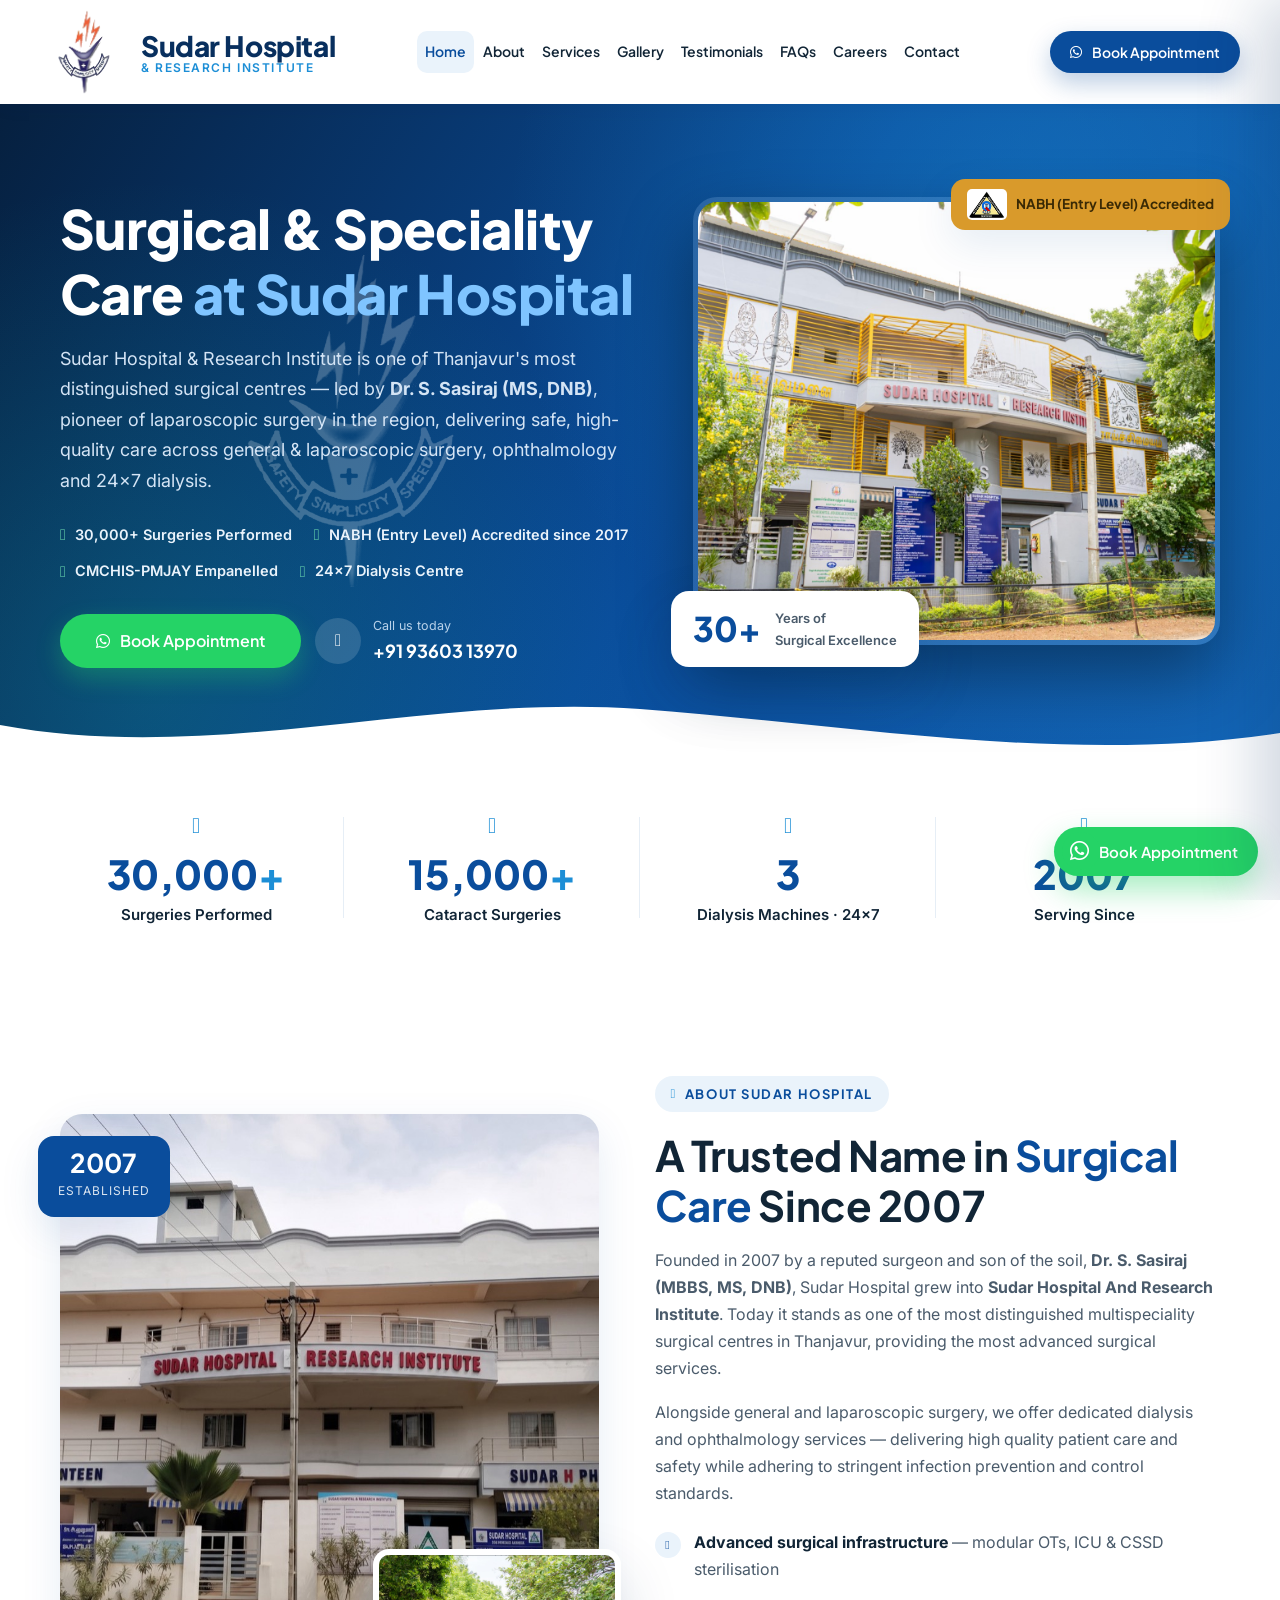
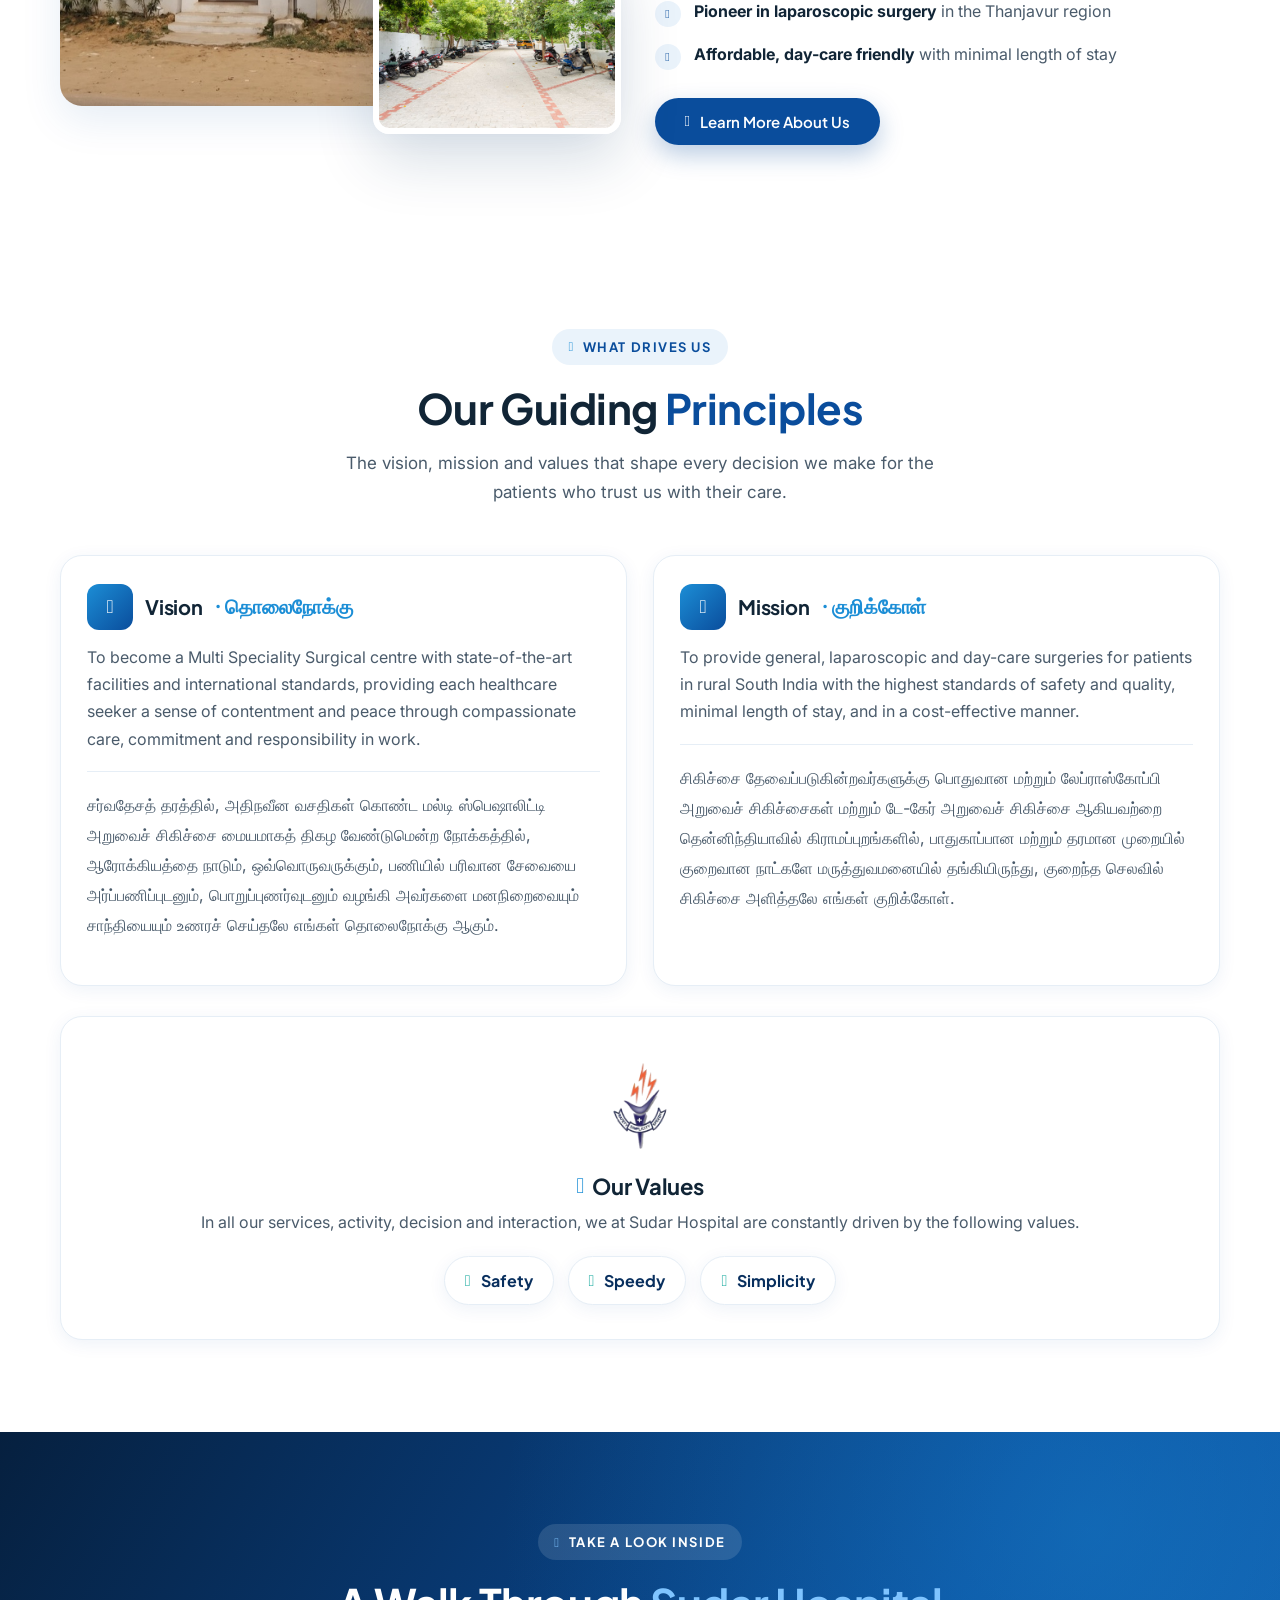
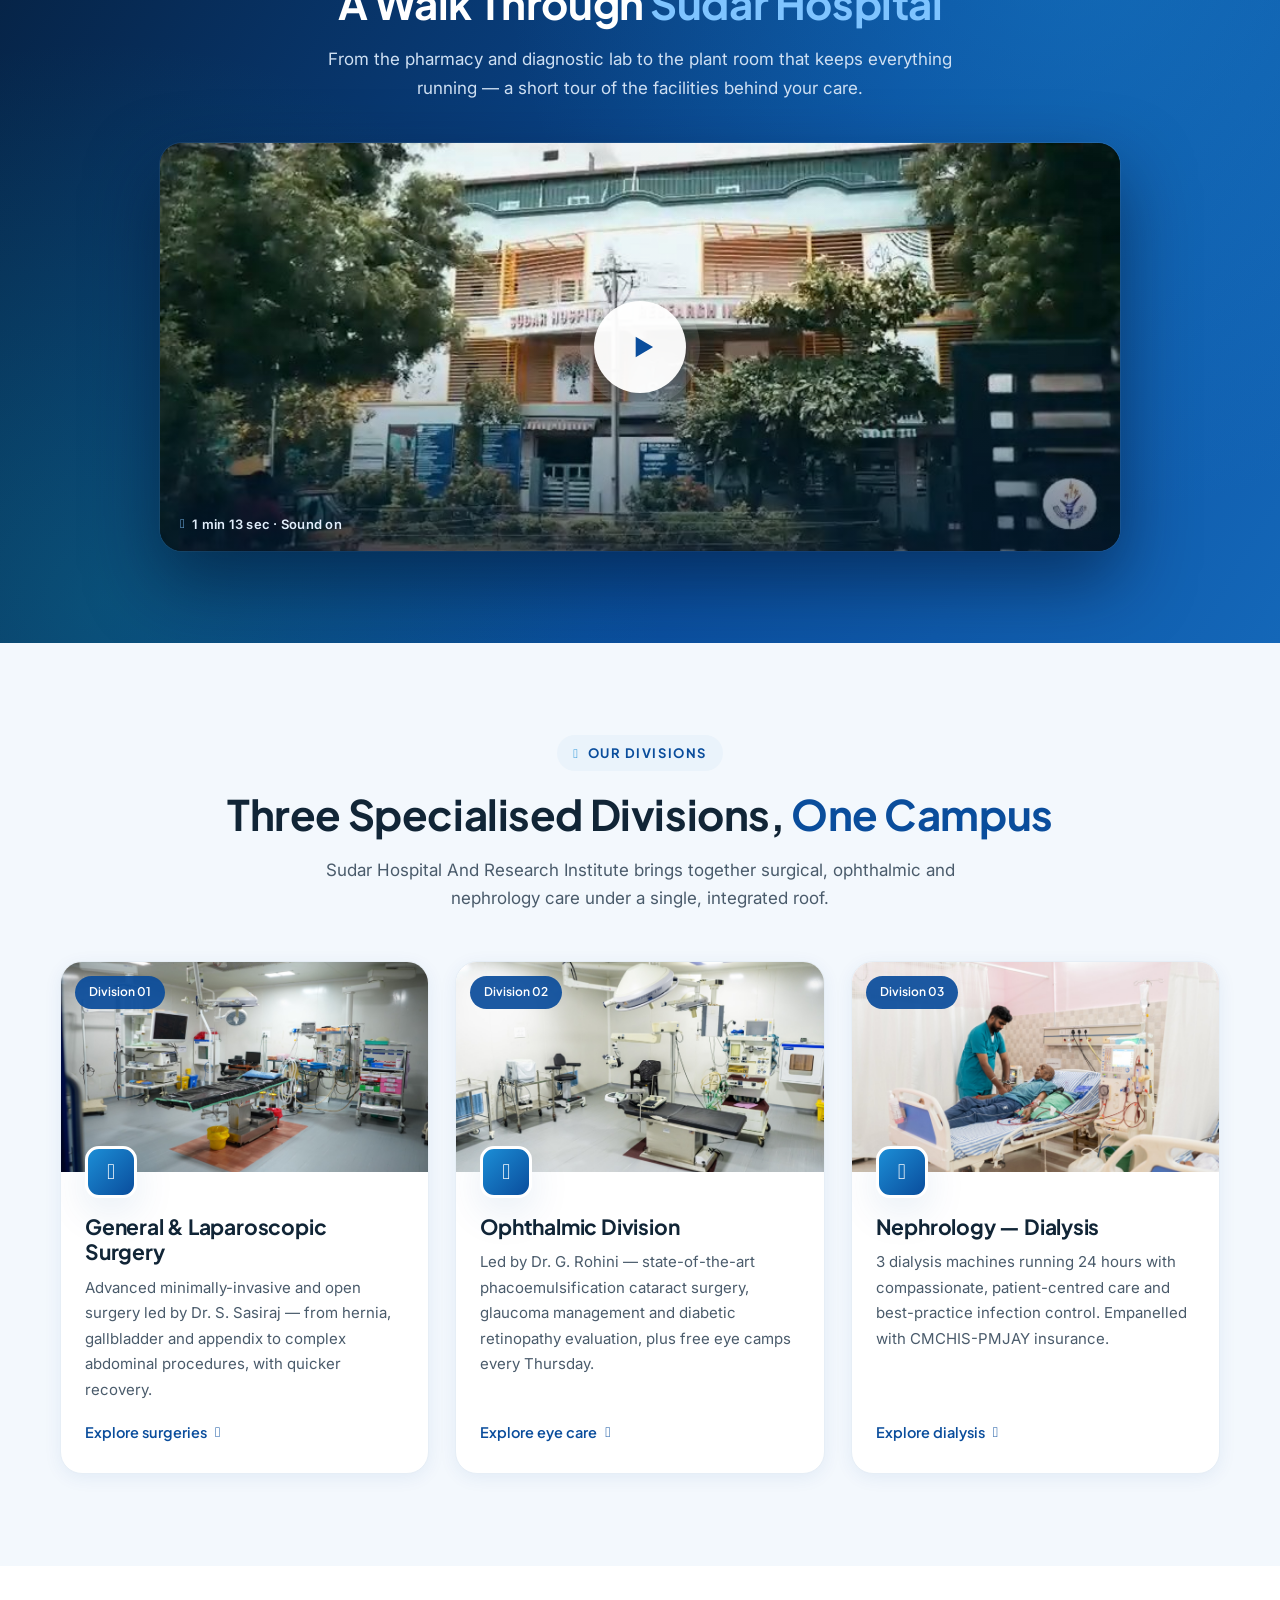
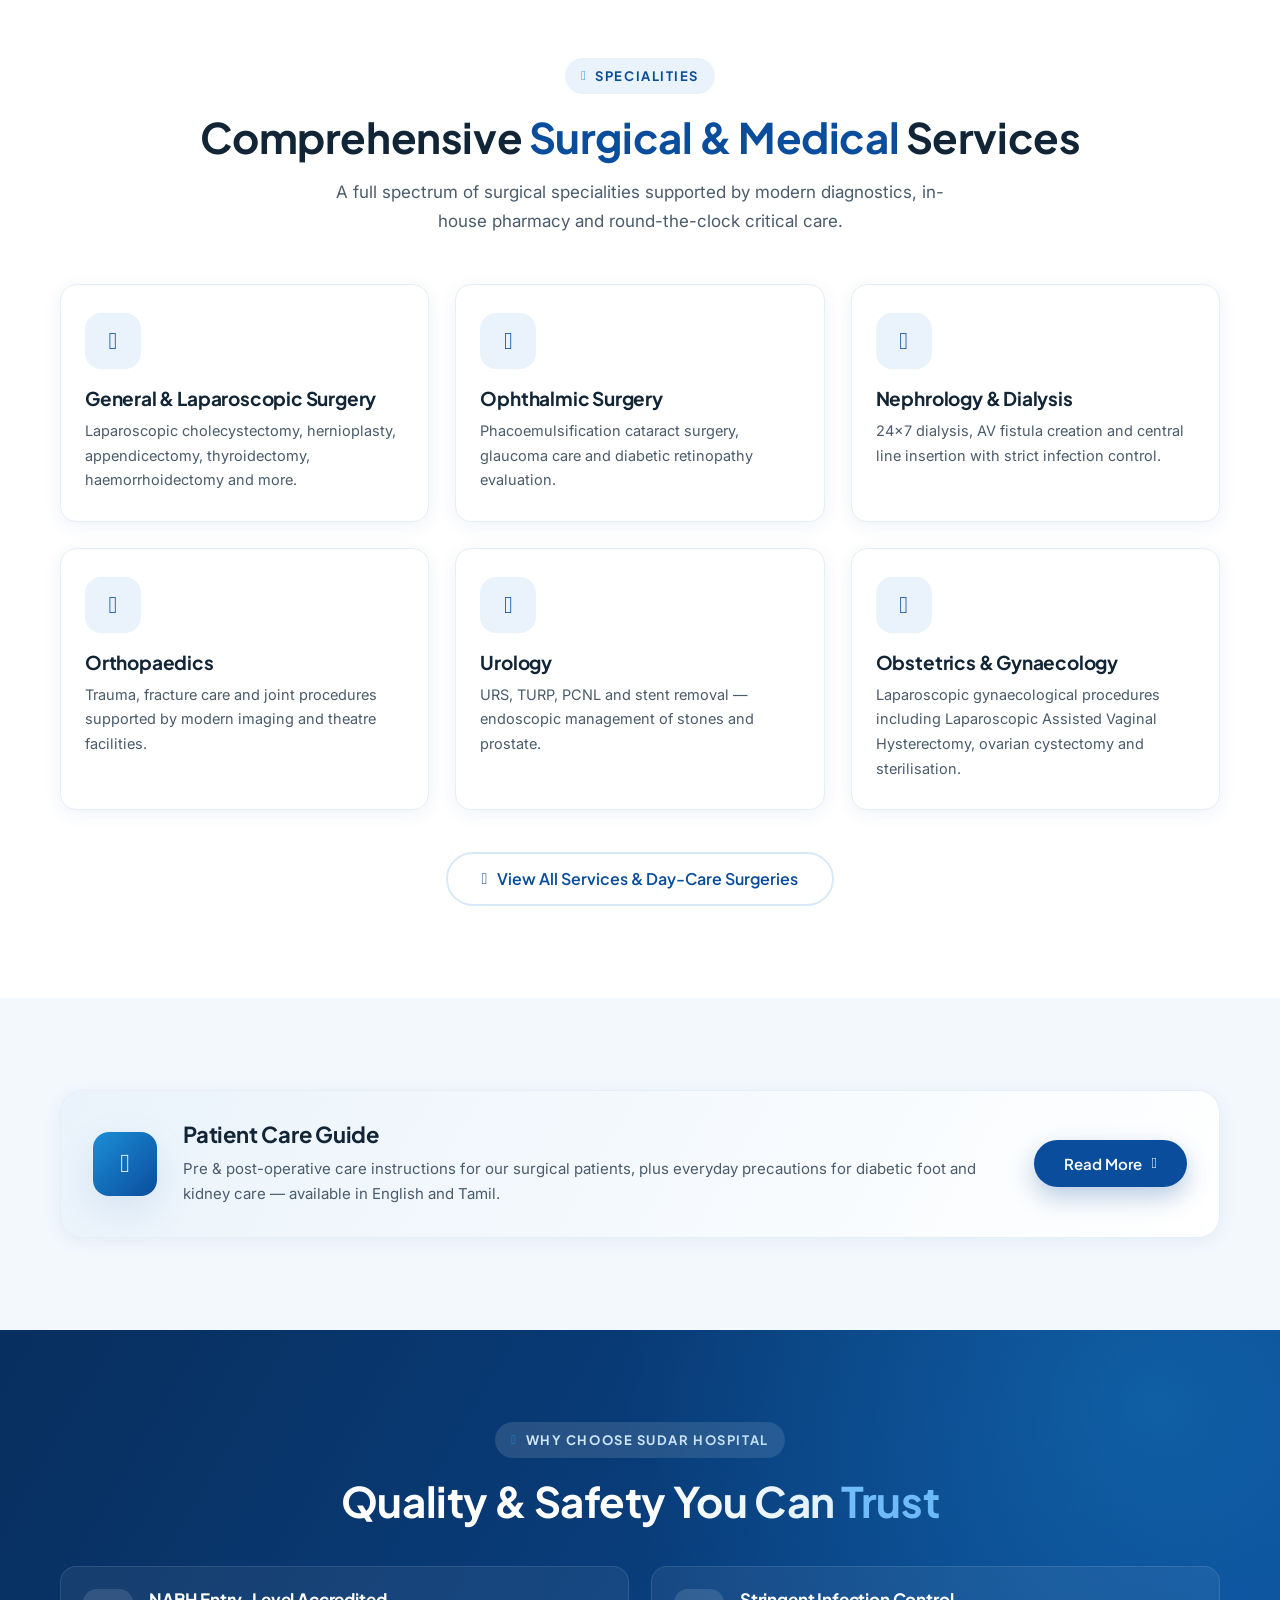
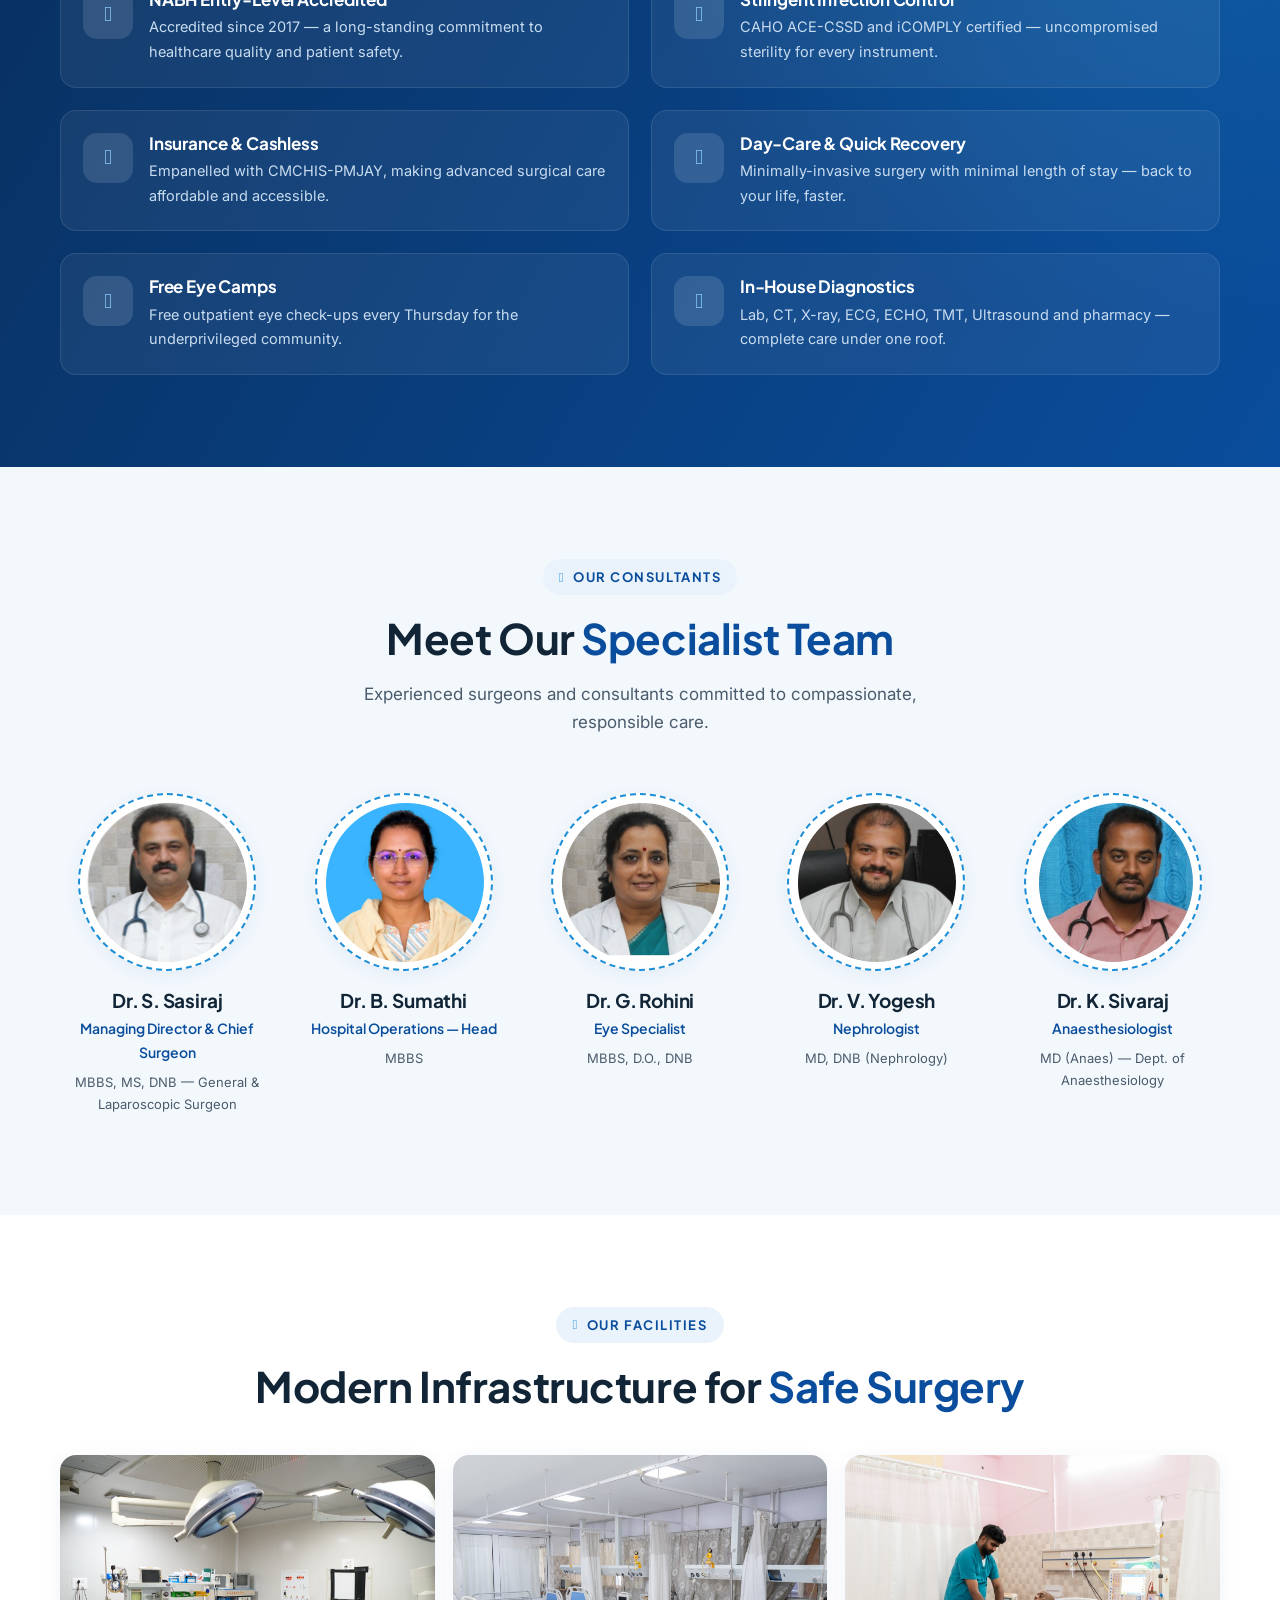
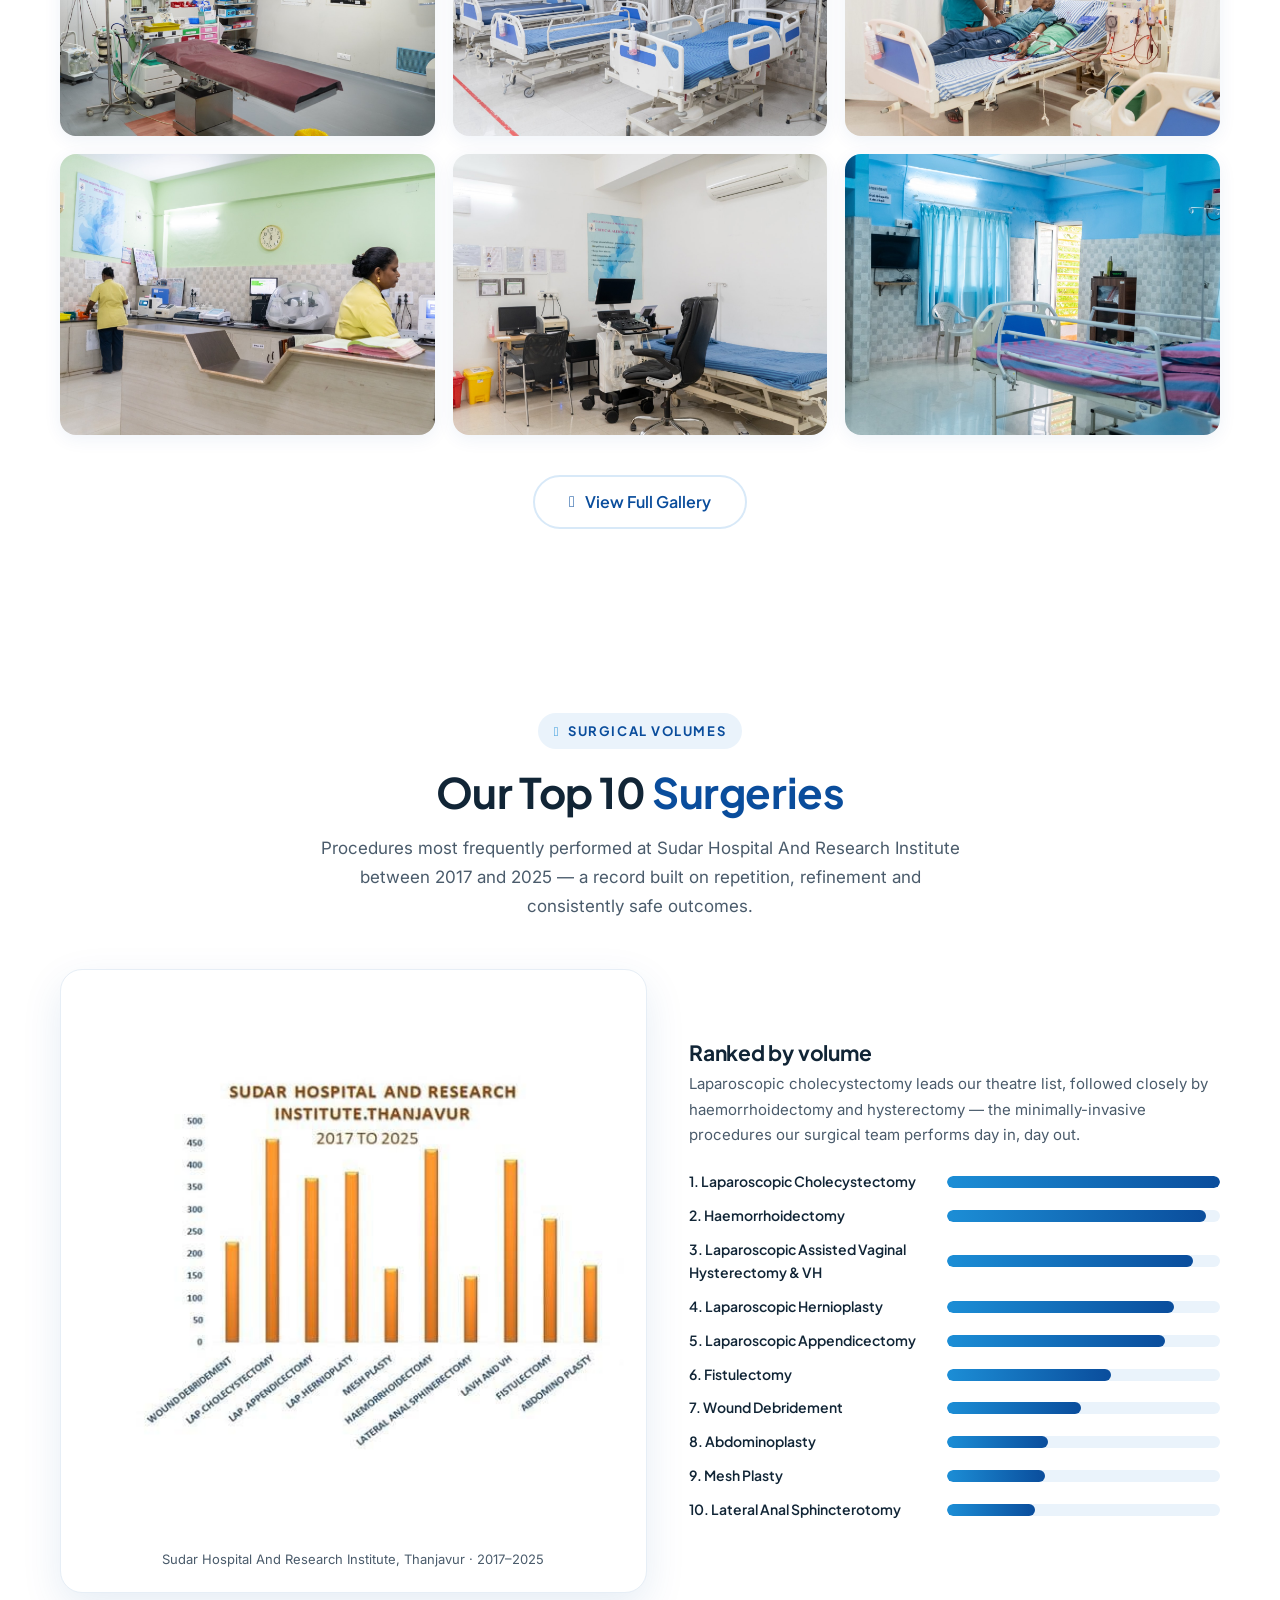
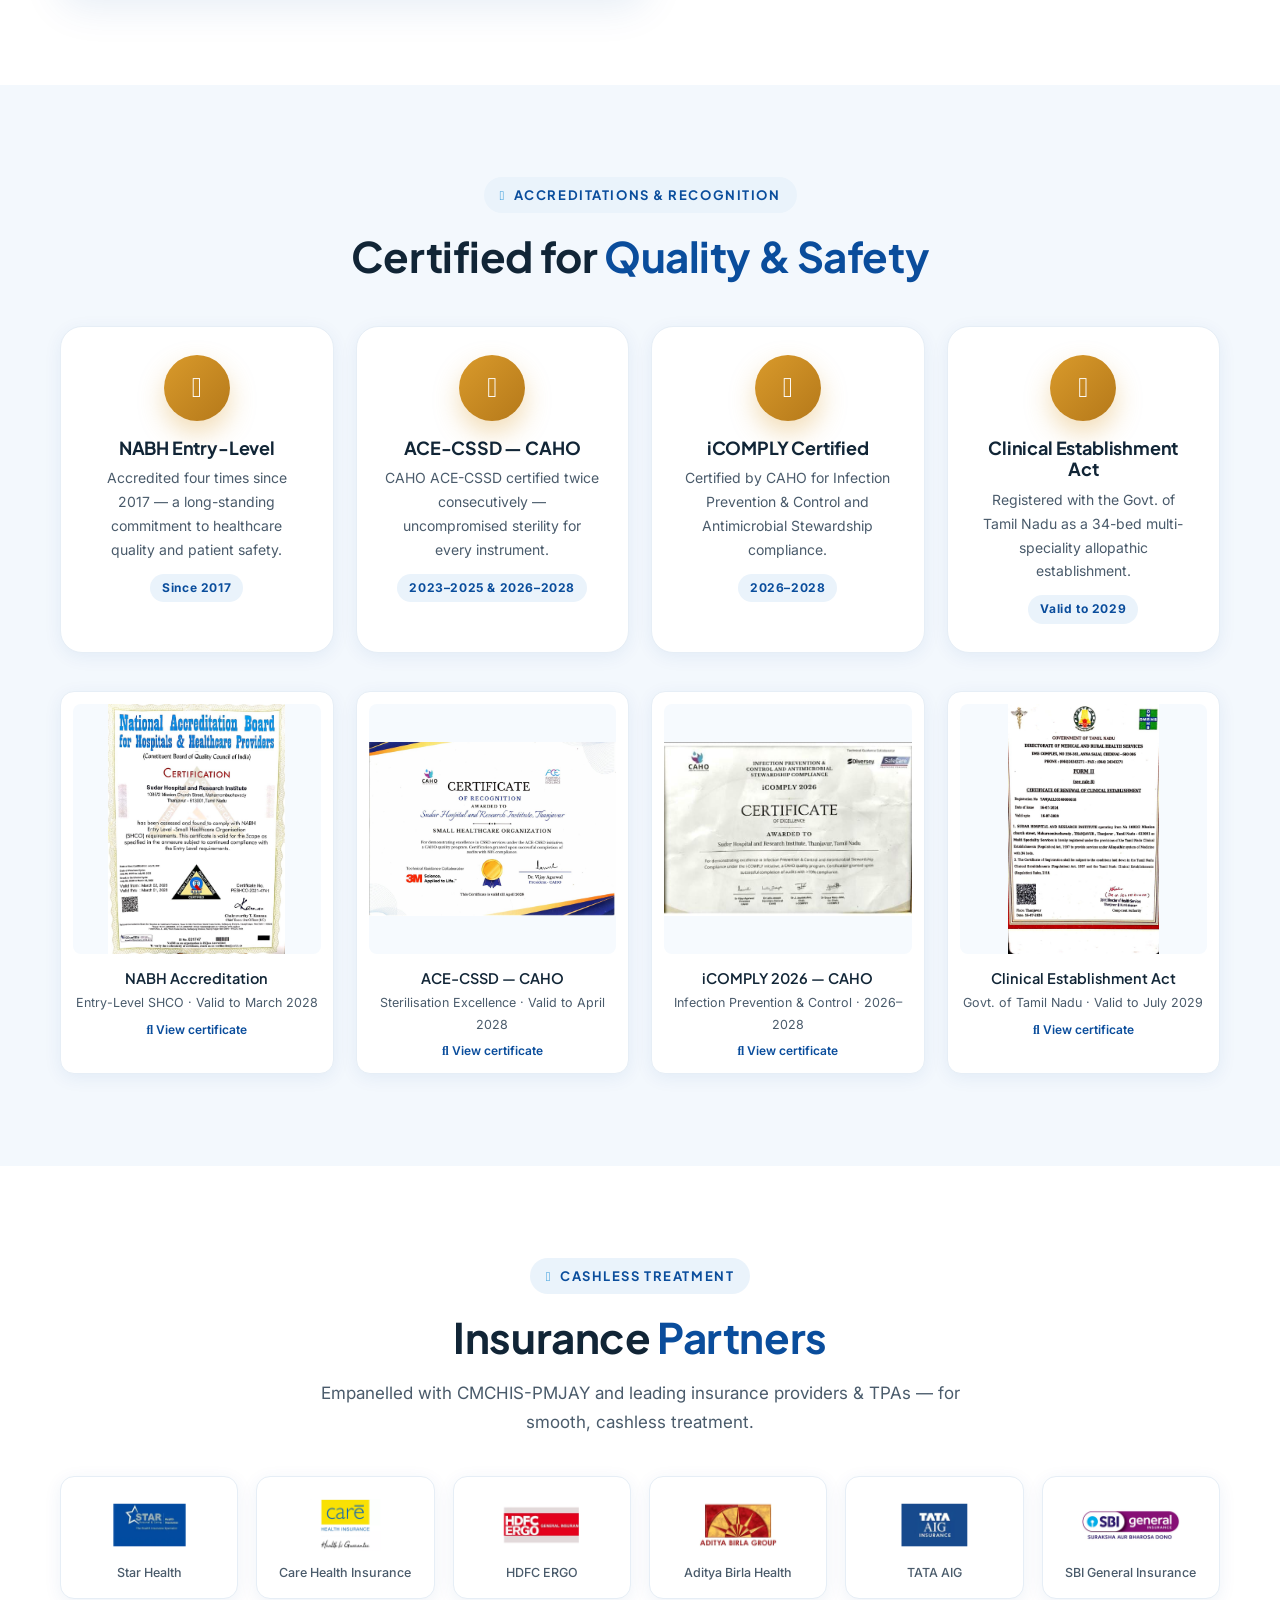
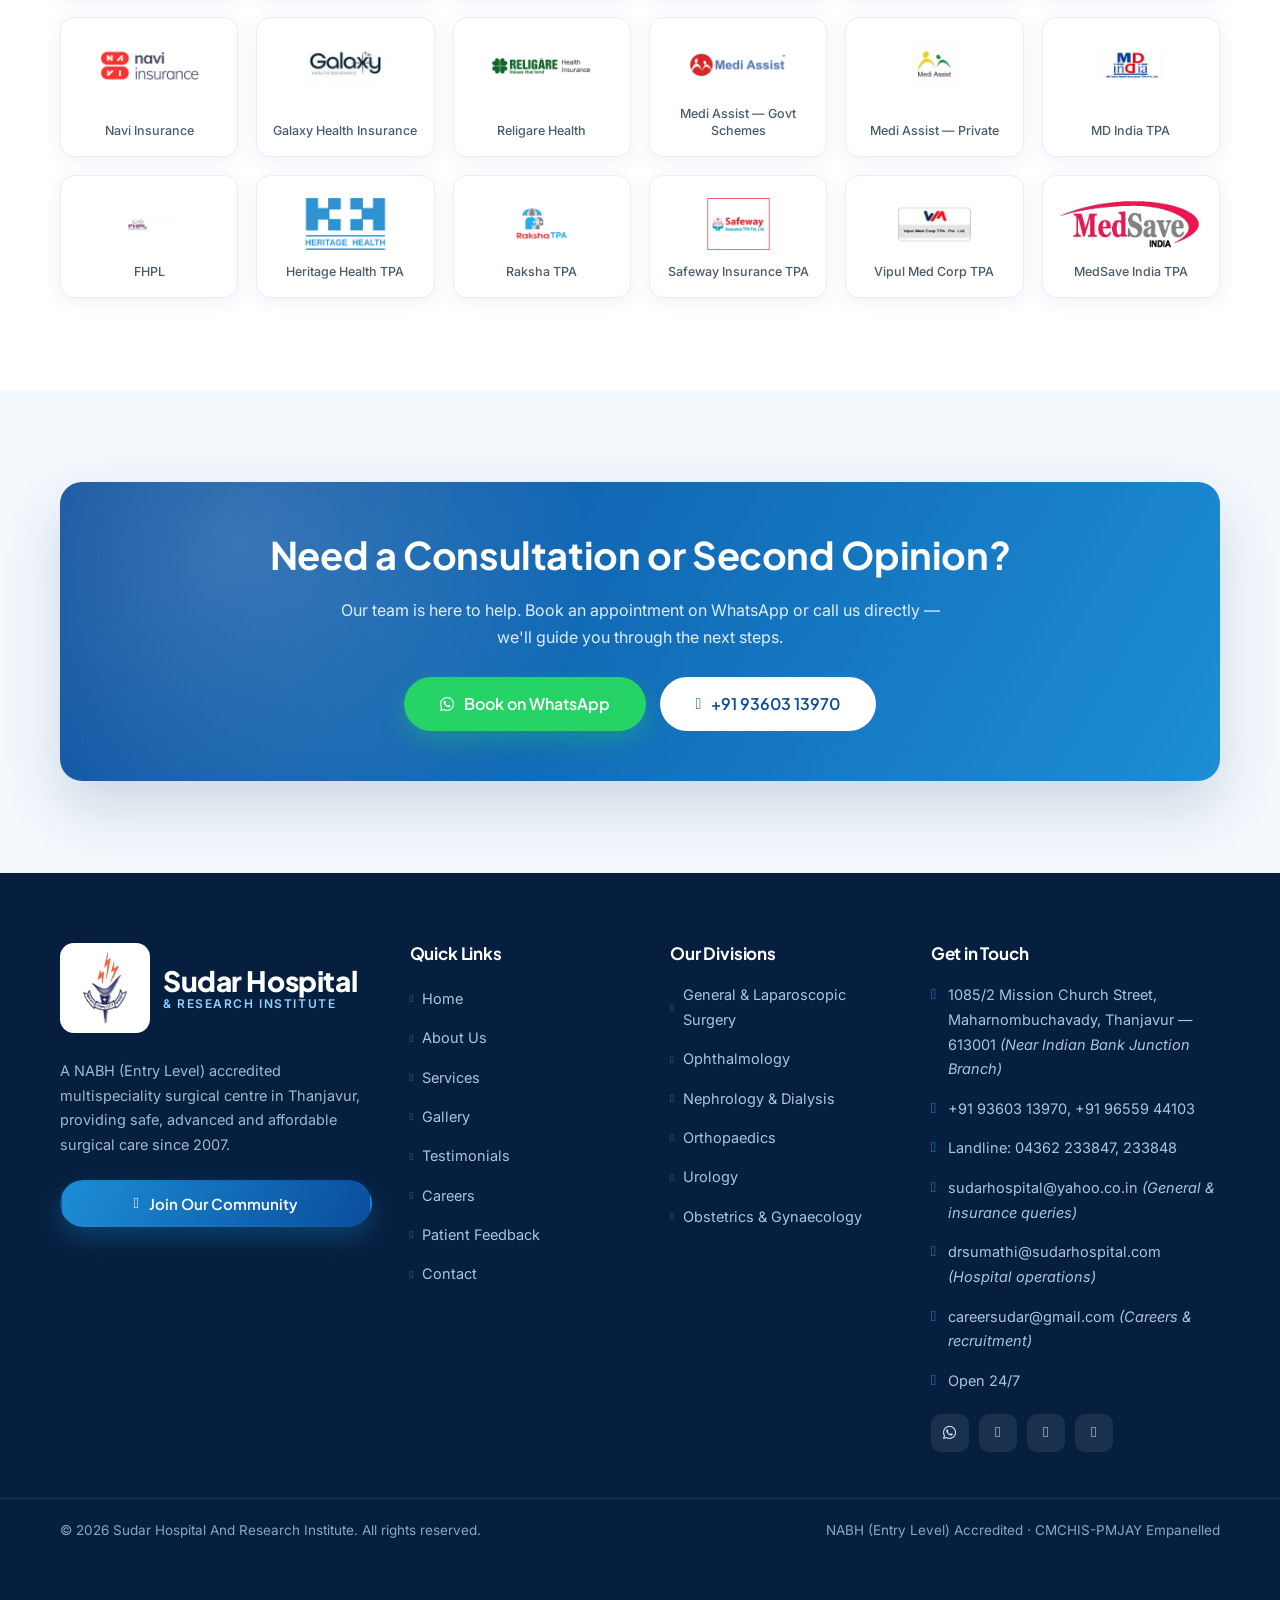
==== index.html @ 1a279339 "commit" ====
<!DOCTYPE html>
<html lang="en">

<head>
  <meta charset="UTF-8">
  <meta name="viewport" content="width=device-width, initial-scale=1.0">
  <title>Sudar Hospital &amp; Research Institute | Multispeciality Surgical Centre — Thanjavur</title>
  <meta name="description"
    content="Sudar Hospital &amp; Research Institute, Thanjavur — a NABH (Entry Level) accredited multispeciality surgical centre led by Dr. S. Sasiraj (MS, DNB). General &amp; laparoscopic surgery, ophthalmology, 24×7 dialysis, orthopaedics, urology &amp; gynaecology. Call/WhatsApp +91 93603 13970.">
  <meta name="keywords"
    content="Sudar Hospital, Thanjavur hospital, laparoscopic surgery Thanjavur, multispeciality hospital, dialysis centre, cataract surgery, Dr S Sasiraj, NABH (Entry Level) accredited">
  <meta property="og:title" content="Sudar Hospital &amp; Research Institute — Thanjavur">
  <meta property="og:description"
    content="NABH (Entry Level) accredited multispeciality surgical centre. 30,000+ surgeries. General &amp; laparoscopic surgery, ophthalmology, 24×7 dialysis.">
  <meta property="og:type" content="website">
  <meta name="theme-color" content="#0a4d9c">

  <!--===== FAVICON =====-->
  <link rel="icon" href="assets/img/sudar/logo/favicon.ico" sizes="any">
  <link rel="icon" type="image/png" sizes="32x32" href="assets/img/sudar/logo/favicon-32x32.png">
  <link rel="icon" type="image/png" sizes="16x16" href="assets/img/sudar/logo/favicon-16x16.png">
  <link rel="apple-touch-icon" href="assets/img/sudar/logo/apple-touch-icon.png">

  <!--===== FONTS =====-->
  <link rel="preconnect" href="https://fonts.googleapis.com">
  <link rel="preconnect" href="https://fonts.gstatic.com" crossorigin>
  <link
    href="https://fonts.googleapis.com/css2?family=Plus+Jakarta+Sans:wght@500;600;700;800&family=Inter:wght@400;500;600&display=swap"
    rel="stylesheet">

  <!--===== CSS =====-->
  <link rel="stylesheet" href="assets/css/fa-subset.css">
  <link rel="stylesheet" href="assets/css/plugins/aos.css">
  <link rel="stylesheet" href="assets/css/sudar.css">

  <!--===== Local Business Schema =====-->
  <script type="application/ld+json">
  {
    "@context": "https://schema.org",
    "@type": "Hospital",
    "name": "Sudar Hospital And Research Institute",
    "description": "NABH (Entry Level) accredited multispeciality surgical centre in Thanjavur offering general & laparoscopic surgery, ophthalmology, dialysis and more.",
    "image": "assets/img/sudar/photos/front-photo.jpg",
    "url": "https://sudarhospital.com",
    "telephone": "+919360313970",
    "medicalSpecialty": ["Surgery", "Ophthalmology", "Nephrology", "Orthopedic", "Urologic", "Gynecologic"],
    "address": {
      "@type": "PostalAddress",
      "streetAddress": "1085/2 Mission Church Street, Maharnombuchavady",
      "addressLocality": "Thanjavur",
      "addressRegion": "Tamil Nadu",
      "postalCode": "613001",
      "addressCountry": "IN"
    }
  }
  </script>
</head>

<body>

  <!--===== PRELOADER =====-->
  <div class="sd-preload">
    <div class="sd-preload__inner">
      <div class="sd-preload__badge">
        <svg class="sd-preload__spin" viewBox="0 0 100 100" aria-hidden="true">
          <defs>
            <linearGradient id="sdPreGrad" x1="0" y1="0" x2="1" y2="1">
              <stop offset="0" stop-color="#1c8ed6" />
              <stop offset="1" stop-color="#0a4d9c" />
            </linearGradient>
          </defs>
          <circle cx="50" cy="50" r="45" fill="none" stroke="#dbe8f4" stroke-width="5" />
          <circle class="arc" cx="50" cy="50" r="45" fill="none" stroke="url(#sdPreGrad)" stroke-width="5"
            stroke-linecap="round" stroke-dasharray="80 220" />
        </svg>
        <img src="assets/img/sudar/logo/sudar-logo.png" alt="Sudar Hospital" class="sd-preload__logo">
      </div>
      <div class="sd-preload__name">SUDAR HOSPITAL<span>&amp; Research Institute</span></div>
      <svg class="sd-preload__ecg" viewBox="0 0 210 34" preserveAspectRatio="none" aria-hidden="true">
        <path d="M0 17 H66 l7 -13 l10 26 l8 -20 l6 7 H210" fill="none" stroke="#1c8ed6" stroke-width="2.6"
          stroke-linecap="round" stroke-linejoin="round" />
      </svg>
    </div>
  </div>

  <!--===== FLOATING WHATSAPP + TOP =====-->
  <a class="sd-wa"
    href="https://api.whatsapp.com/send/?phone=919360313970&text=Hello%20Sudar%20Hospital%2C%20I%20would%20like%20to%20book%20an%20appointment."
    target="_blank" rel="noopener" aria-label="Book on WhatsApp">
    <span class="sd-wa__pulse"></span><i class="fa-brands fa-whatsapp"></i><span class="sd-wa__label">Book
      Appointment</span>
  </a>
  <button class="sd-top" aria-label="Back to top"><i class="fa-solid fa-arrow-up"></i></button>

  <!--===== HEADER =====-->

  <header class="sd-header">
    <div class="sd-container sd-header__in">
      <a href="index.html" class="sd-brand">
        <img src="assets/img/sudar/logo/sudar-logo.png" alt="Sudar Hospital logo" class="sd-brand__mark">
        <span class="sd-brand__tx"><b>Sudar Hospital</b><span>&amp; Research Institute</span></span>
      </a>
      <nav class="sd-nav">
        <a href="index.html" class="active">Home</a>
        <a href="about.html">About</a>
        <a href="services.html">Services</a>
        <a href="gallery.html">Gallery</a>
        <a href="testimonial.html">Testimonials</a>
        <a href="faq.html">FAQs</a>
        <a href="careers.html">Careers</a>
        <a href="contact.html">Contact</a>
      </nav>
      <div class="sd-header__cta">
        <a href="https://api.whatsapp.com/send/?phone=919360313970&amp;text=Hello%20Sudar%20Hospital%2C%20I%20would%20like%20to%20book%20an%20appointment."
          target="_blank" rel="noopener" class="sd-btn sd-btn--primary"><i class="fa-brands fa-whatsapp"></i> Book
          Appointment</a>
        <button class="sd-burger" aria-label="Open menu"><i class="fa-solid fa-bars-staggered"></i></button>
      </div>
    </div>
  </header>

  <!--===== MOBILE DRAWER =====-->
  <div class="sd-offcanvas">
    <div class="sd-overlay"></div>
    <aside class="sd-drawer" aria-label="Mobile menu">
      <div class="sd-drawer__head">
        <a href="index.html" class="sd-brand">
          <img src="assets/img/sudar/logo/sudar-logo.png" alt="Sudar Hospital logo" class="sd-brand__mark">
          <span class="sd-brand__tx"><b>Sudar Hospital</b><span>&amp; Research Institute</span></span>
        </a>
        <button class="sd-drawer__close" aria-label="Close menu"><i class="fa-solid fa-xmark"></i></button>
      </div>
      <nav>
        <a href="index.html" class="active">Home</a>
        <a href="about.html">About</a>
        <a href="services.html">Services</a>
        <a href="gallery.html">Gallery</a>
        <a href="testimonial.html">Testimonials</a>
        <a href="faq.html">FAQs</a>
        <a href="careers.html">Careers</a>
        <a href="feedback.html">Feedback</a>
        <a href="contact.html">Contact</a>
      </nav>
      <div class="sd-drawer__cta">
        <a href="https://api.whatsapp.com/send/?phone=919360313970&text=Hello%20Sudar%20Hospital%2C%20I%20would%20like%20to%20book%20an%20appointment."
          target="_blank" rel="noopener" class="sd-btn sd-btn--wa"><i class="fa-brands fa-whatsapp"></i> Book on
          WhatsApp</a>
        <a href="tel:+919360313970" class="sd-btn sd-btn--ghost"><i class="fa-solid fa-phone"></i> Call Now</a>
      </div>
      <div class="sd-drawer__contact">
        <a href="https://www.google.com/maps?q=Sudar+Hospital+And+Research+Institute+Thanjavur" target="_blank"
          rel="noopener"><i class="fa-solid fa-location-dot"></i> 1085/2 Mission Church Street, Maharnombuchavady,
          Thanjavur — 613001</a>
        <a href="mailto:sudarhospital@yahoo.co.in"><i class="fa-solid fa-envelope"></i> sudarhospital@yahoo.co.in</a>
      </div>
    </aside>
  </div>

  <!--===== HERO =====-->
  <section class="sd-hero">
    <div class="sd-container">
      <div class="sd-hero__grid">
        <div class="sd-hero__content">
          <h1 data-aos="fade-up" data-aos-delay="50">Surgical &amp; Speciality Care <span class="hl">at Sudar
              Hospital</span></h1>
          <p class="sd-hero__sub" data-aos="fade-up" data-aos-delay="100">
            Sudar Hospital &amp; Research Institute is one of Thanjavur's most distinguished surgical centres — led by
            <strong>Dr. S. Sasiraj (MS, DNB)</strong>, pioneer of laparoscopic surgery in the region, delivering safe,
            high-quality care across general &amp; laparoscopic surgery, ophthalmology and 24×7 dialysis.
          </p>
          <ul class="sd-hero__trust" data-aos="fade-up" data-aos-delay="150">
            <li><i class="fa-solid fa-circle-check"></i> 30,000+ Surgeries Performed</li>
            <li><i class="fa-solid fa-circle-check"></i> NABH (Entry Level) Accredited since 2017</li>
            <li><i class="fa-solid fa-circle-check"></i> CMCHIS-PMJAY Empanelled</li>
            <li><i class="fa-solid fa-circle-check"></i> 24×7 Dialysis Centre</li>
          </ul>
          <div class="sd-hero__cta" data-aos="fade-up" data-aos-delay="200">
            <a href="https://api.whatsapp.com/send/?phone=919360313970&text=Hello%20Sudar%20Hospital%2C%20I%20would%20like%20to%20book%20an%20appointment."
              target="_blank" rel="noopener" class="sd-btn sd-btn--wa sd-btn--lg"><i class="fa-brands fa-whatsapp"></i>
              Book Appointment</a>
            <a href="tel:+919360313970" class="sd-hero__call">
              <span class="ic"><i class="fa-solid fa-phone-volume"></i></span>
              <span><small>Call us today</small><strong>+91 93603 13970</strong></span>
            </a>
          </div>
          <!-- brand watermark, sits in the flow directly beneath the copy so it stays
               "under the text" at every breakpoint -->
          <div class="sd-hero__mark" role="presentation" aria-hidden="true"></div>
        </div>
        <div class="sd-hero__visual" data-aos="fade-left" data-aos-delay="150">
          <img src="assets/img/sudar/photos/front-photo.jpg"
            alt="Sudar Hospital And Research Institute building, Thanjavur" class="sd-hero__photo">
          <div class="sd-hero__badge2"><img src="assets/img/sudar/logo/nabh-badge.png" alt="NABH Entry Level Certified">
            NABH (Entry Level) Accredited</div>
          <div class="sd-hero__badge">
            <span class="n">30+</span>
            <span class="t">Years of<br>Surgical Excellence</span>
          </div>
        </div>
      </div>
    </div>
    <div class="sd-hero__wave">
      <svg viewBox="0 0 1440 60" preserveAspectRatio="none" xmlns="http://www.w3.org/2000/svg">
        <path fill="#ffffff" d="M0,32 C240,72 480,0 720,16 C960,32 1200,72 1440,40 L1440,60 L0,60 Z"></path>
      </svg>
    </div>
  </section>

  <!--===== STAT STRIP =====-->
  <section class="sd-stats">
    <div class="sd-container">
      <div class="sd-stats__grid">
        <div class="sd-stat" data-aos="fade-up">
          <div class="ic"><i class="fa-solid fa-user-doctor"></i></div>
          <div class="n"><span data-count="30000">30,000</span><span class="plus">+</span></div>
          <div class="l">Surgeries Performed</div>
        </div>
        <div class="sd-stat" data-aos="fade-up" data-aos-delay="80">
          <div class="ic"><i class="fa-solid fa-eye"></i></div>
          <div class="n"><span data-count="15000">15,000</span><span class="plus">+</span></div>
          <div class="l">Cataract Surgeries</div>
        </div>
        <div class="sd-stat" data-aos="fade-up" data-aos-delay="160">
          <div class="ic"><i class="fa-solid fa-hand-holding-medical"></i></div>
          <div class="n"><span data-count="3">3</span></div>
          <div class="l">Dialysis Machines · 24×7</div>
        </div>
        <div class="sd-stat" data-aos="fade-up" data-aos-delay="240">
          <div class="ic"><i class="fa-solid fa-calendar-check"></i></div>
          <div class="n"><span data-count="2007" data-count-format="plain">2007</span></div>
          <div class="l">Serving Since</div>
        </div>
      </div>
    </div>
  </section>

  <!--===== ABOUT =====-->
  <section class="sd-section" id="about">
    <div class="sd-container">
      <div class="sd-about__grid">
        <div class="sd-about__media" data-aos="fade-right">
          <img src="assets/img/sudar/photos/hospital-building.jpg"
            alt="Front elevation of Sudar Hospital And Research Institute, Thanjavur" class="main" loading="lazy"
            decoding="async">
          <img src="assets/img/sudar/photos/parking.jpg" alt="Spacious tree-lined parking at Sudar Hospital, Thanjavur"
            class="accent-img" loading="lazy" decoding="async">
          <div class="estab"><b>2007</b><span>Established</span></div>
        </div>
        <div class="sd-about__body" data-aos="fade-left">
          <span class="sd-eyebrow"><i class="fa-solid fa-hospital-user"></i> About Sudar Hospital</span>
          <h2 class="sd-title">A Trusted Name in <span class="hl">Surgical Care</span> Since 2007</h2>
          <p>Founded in 2007 by a reputed surgeon and son of the soil, <strong>Dr. S. Sasiraj (MBBS, MS, DNB)</strong>,
            Sudar Hospital grew into <strong>Sudar Hospital And Research Institute</strong>. Today it stands as one of
            the most distinguished multispeciality surgical centres in Thanjavur, providing the most advanced surgical
            services.</p>
          <p>Alongside general and laparoscopic surgery, we offer dedicated dialysis and ophthalmology services —
            delivering high quality patient care and safety while adhering to stringent infection prevention and control
            standards.</p>
          <ul class="sd-feat-list">
            <li><i class="fa-solid fa-check"></i> <span><b>Advanced surgical infrastructure</b> — modular OTs, ICU &amp;
                CSSD sterilisation</span></li>
            <li><i class="fa-solid fa-check"></i> <span><b>Pioneer in laparoscopic surgery</b> in the Thanjavur
                region</span></li>
            <li><i class="fa-solid fa-check"></i> <span><b>Affordable, day-care friendly</b> with minimal length of
                stay</span></li>
          </ul>
          <div style="margin-top:28px;">
            <a href="about.html" class="sd-btn sd-btn--primary"><i class="fa-solid fa-arrow-right-long"></i> Learn More
              About Us</a>
          </div>
        </div>
      </div>
    </div>
  </section>

  <!--===== GUIDING PRINCIPLES =====-->
  <section class="sd-section" id="vision-mission">
    <div class="sd-container">
      <div class="sd-head-center" data-aos="fade-up" style="margin-bottom:48px;">
        <span class="sd-eyebrow"><i class="fa-solid fa-bullseye"></i> What Drives Us</span>
        <h2 class="sd-title">Our Guiding <span class="hl">Principles</span></h2>
        <p class="sd-lead sd-narrow">The vision, mission and values that shape every decision we make for the patients
          who trust us with their care.</p>
      </div>
      <div class="sd-principles">
        <div class="sd-pc-card" data-aos="fade-up">
          <h3><span class="sd-pc-ic"><i class="fa-solid fa-lightbulb"></i></span> Vision <span class="sd-ta-label"
              lang="ta">· தொலைநோக்கு</span></h3>
          <p>To become a Multi Speciality Surgical centre with state-of-the-art facilities and international standards,
            providing each healthcare seeker a sense of contentment and peace through compassionate care, commitment and
            responsibility in work.</p>
          <p lang="ta" style="line-height:1.85;">சர்வதேசத் தரத்தில், அதிநவீன வசதிகள் கொண்ட மல்டி ஸ்பெஷாலிட்டி அறுவைச்
            சிகிச்சை மையமாகத் திகழ வேண்டுமென்ற நோக்கத்தில், ஆரோக்கியத்தை நாடும், ஒவ்வொருவருக்கும், பணியில் பரிவான சேவையை
            அர்ப்பணிப்புடனும், பொறுப்புணர்வுடனும் வழங்கி அவர்களை மனநிறைவையும் சாந்தியையும் உணரச் செய்தலே எங்கள்
            தொலைநோக்கு ஆகும்.</p>
        </div>
        <div class="sd-pc-card" data-aos="fade-up" data-aos-delay="100">
          <h3><span class="sd-pc-ic"><i class="fa-solid fa-bullseye"></i></span> Mission <span class="sd-ta-label"
              lang="ta">· குறிக்கோள்</span></h3>
          <p>To provide general, laparoscopic and day-care surgeries for patients in rural South India with the highest
            standards of safety and quality, minimal length of stay, and in a cost-effective manner.</p>
          <p lang="ta" style="line-height:1.85;">சிகிச்சை தேவைப்படுகின்றவர்களுக்கு பொதுவான மற்றும் லேப்ராஸ்கோப்பி
            அறுவைச் சிகிச்சைகள் மற்றும் டே-கேர் அறுவைச் சிகிச்சை ஆகியவற்றை தென்னிந்தியாவில் கிராமப்புறங்களில்,
            பாதுகாப்பான மற்றும் தரமான முறையில் குறைவான நாட்களே மருத்துவமனையில் தங்கியிருந்து, குறைந்த செலவில் சிகிச்சை
            அளித்தலே எங்கள் குறிக்கோள்.</p>
        </div>
      </div>
      <!-- Our Values card (client req.), shown on all screen sizes beneath Vision | Mission. -->
      <div class="sd-values-card" data-aos="fade-up">
        <img src="assets/img/sudar/logo/sudar-logo-lg.png" alt="" width="96" height="96" loading="lazy" decoding="async">
        <h3><i class="fa-solid fa-shield-heart"></i> Our Values</h3>
        <p>In all our services, activity, decision and interaction, we at Sudar Hospital are constantly driven by the following values.</p>
        <div class="sd-values">
          <span class="sd-value"><i class="fa-solid fa-shield-heart"></i> Safety</span>
          <span class="sd-value"><i class="fa-solid fa-bolt"></i> Speedy</span>
          <span class="sd-value"><i class="fa-solid fa-feather"></i> Simplicity</span>
        </div>
      </div>
    </div>
  </section>

  <!--===== VIDEO TOUR =====-->
  <section class="sd-section sd-section--dark" id="tour">
    <div class="sd-container">
      <div class="sd-head-center" data-aos="fade-up" style="margin-bottom:40px;">
        <span class="sd-eyebrow"><i class="fa-solid fa-hospital"></i> Take a Look Inside</span>
        <h2 class="sd-title">A Walk Through <span class="hl">Sudar Hospital</span></h2>
        <p class="sd-lead sd-narrow">From the pharmacy and diagnostic lab to the plant room that keeps everything running
          &mdash; a short tour of the facilities behind your care.</p>
      </div>
      <!-- Poster + play button until the patient chooses to watch; nothing downloads
           beyond the header until then (preload="metadata"). -->
      <figure class="sd-video" data-aos="zoom-in">
        <video class="sd-video__media" width="832" height="354" poster="assets/img/sudar/video/tour-poster.jpg"
          preload="metadata" playsinline aria-label="Video tour of Sudar Hospital And Research Institute, Thanjavur">
          <source src="assets/video/sudar-hospital-tour.mp4" type="video/mp4">
          Your browser does not support embedded video.
          <a href="assets/video/sudar-hospital-tour.mp4">Download the tour video</a>.
        </video>
        <button type="button" class="sd-video__play" data-video-play aria-label="Play the hospital tour video">
          <svg viewBox="0 0 24 24" aria-hidden="true" focusable="false"><path d="M8 5.5v13l11-6.5z" /></svg>
        </button>
        <figcaption class="sd-video__cap"><i class="fa-solid fa-circle-info"></i> 1 min 13 sec &middot; Sound on</figcaption>
      </figure>
    </div>
  </section>

  <!--===== DIVISIONS =====-->
  <section class="sd-section sd-section--soft" id="divisions">
    <div class="sd-container">
      <div class="sd-head-center" data-aos="fade-up" style="margin-bottom:48px;">
        <span class="sd-eyebrow"><i class="fa-solid fa-layer-group"></i> Our Divisions</span>
        <h2 class="sd-title">Three Specialised Divisions, <span class="hl">One Campus</span></h2>
        <p class="sd-lead sd-narrow">Sudar Hospital And Research Institute brings together surgical, ophthalmic and
          nephrology care under a single, integrated roof.</p>
      </div>
      <div class="sd-grid-3">
        <article class="sd-division" data-aos="fade-up">
          <div class="sd-division__img"><img src="assets/img/sudar/photos/ot-2.jpg"
              alt="General and laparoscopic surgery theatre" loading="lazy" decoding="async"><span
              class="sd-division__tag">Division 01</span></div>
          <div class="sd-division__body">
            <div class="sd-division__ic"><i class="fa-solid fa-suitcase-medical"></i></div>
            <h3>General &amp; Laparoscopic Surgery</h3>
            <p>Advanced minimally-invasive and open surgery led by Dr. S. Sasiraj — from hernia, gallbladder and
              appendix to complex abdominal procedures, with quicker recovery.</p>
            <a href="services.html" class="sd-division__link">Explore surgeries <i
                class="fa-solid fa-arrow-right-long"></i></a>
          </div>
        </article>
        <article class="sd-division" data-aos="fade-up" data-aos-delay="100">
          <div class="sd-division__img"><img src="assets/img/sudar/photos/eye-ot.jpg"
              alt="Ophthalmology and eye care unit" loading="lazy" decoding="async"><span
              class="sd-division__tag">Division 02</span></div>
          <div class="sd-division__body">
            <div class="sd-division__ic"><i class="fa-solid fa-eye"></i></div>
            <h3>Ophthalmic Division</h3>
            <p>Led by Dr. G. Rohini — state-of-the-art phacoemulsification cataract surgery, glaucoma management and
              diabetic retinopathy evaluation, plus free eye camps every Thursday.</p>
            <a href="services.html" class="sd-division__link">Explore eye care <i
                class="fa-solid fa-arrow-right-long"></i></a>
          </div>
        </article>
        <article class="sd-division" data-aos="fade-up" data-aos-delay="200">
          <div class="sd-division__img"><img src="assets/img/sudar/photos/dialysis.jpg" alt="24x7 dialysis centre"
              loading="lazy" decoding="async"><span class="sd-division__tag">Division 03</span></div>
          <div class="sd-division__body">
            <div class="sd-division__ic"><i class="fa-solid fa-hand-holding-droplet"></i></div>
            <h3>Nephrology — Dialysis</h3>
            <p>3 dialysis machines running 24 hours with compassionate, patient-centred care and best-practice infection
              control. Empanelled with CMCHIS-PMJAY insurance.</p>
            <a href="services.html" class="sd-division__link">Explore dialysis <i
                class="fa-solid fa-arrow-right-long"></i></a>
          </div>
        </article>
      </div>
    </div>
  </section>

  <!--===== SERVICES =====-->
  <section class="sd-section" id="services">
    <div class="sd-container">
      <div class="sd-head-center" data-aos="fade-up" style="margin-bottom:48px;">
        <span class="sd-eyebrow"><i class="fa-solid fa-stethoscope"></i> Specialities</span>
        <h2 class="sd-title">Comprehensive <span class="hl">Surgical &amp; Medical</span> Services</h2>
        <p class="sd-lead sd-narrow">A full spectrum of surgical specialities supported by modern diagnostics, in-house
          pharmacy and round-the-clock critical care.</p>
      </div>
      <div class="sd-grid-3">
        <div class="sd-service" data-aos="fade-up">
          <div class="sd-service__ic"><i class="fa-solid fa-suitcase-medical"></i></div>
          <h3>General &amp; Laparoscopic Surgery</h3>
          <p>Laparoscopic cholecystectomy, hernioplasty, appendicectomy, thyroidectomy, haemorrhoidectomy and more.</p>
        </div>
        <div class="sd-service" data-aos="fade-up" data-aos-delay="60">
          <div class="sd-service__ic"><i class="fa-solid fa-eye"></i></div>
          <h3>Ophthalmic Surgery</h3>
          <p>Phacoemulsification cataract surgery, glaucoma care and diabetic retinopathy evaluation.</p>
        </div>
        <div class="sd-service" data-aos="fade-up" data-aos-delay="120">
          <div class="sd-service__ic"><i class="fa-solid fa-hand-holding-droplet"></i></div>
          <h3>Nephrology &amp; Dialysis</h3>
          <p>24×7 dialysis, AV fistula creation and central line insertion with strict infection control.</p>
        </div>
        <div class="sd-service" data-aos="fade-up">
          <div class="sd-service__ic"><i class="fa-solid fa-bone"></i></div>
          <h3>Orthopaedics</h3>
          <p>Trauma, fracture care and joint procedures supported by modern imaging and theatre facilities.</p>
        </div>
        <div class="sd-service" data-aos="fade-up" data-aos-delay="60">
          <div class="sd-service__ic"><i class="fa-solid fa-droplet"></i></div>
          <h3>Urology</h3>
          <p>URS, TURP, PCNL and stent removal — endoscopic management of stones and prostate.</p>
        </div>
        <div class="sd-service" data-aos="fade-up" data-aos-delay="120">
          <div class="sd-service__ic"><i class="fa-solid fa-person-pregnant"></i></div>
          <h3>Obstetrics &amp; Gynaecology</h3>
          <p>Laparoscopic gynaecological procedures including Laparoscopic Assisted Vaginal Hysterectomy, ovarian
            cystectomy and sterilisation.</p>
        </div>
      </div>
      <div style="text-align:center; margin-top:42px;" data-aos="fade-up">
        <a href="services.html" class="sd-btn sd-btn--ghost sd-btn--lg"><i class="fa-solid fa-list-check"></i> View All
          Services &amp; Day-Care Surgeries</a>
      </div>
    </div>
  </section>

  <!--===== PATIENT CARE GUIDE LINK =====-->
  <section class="sd-section sd-section--soft">
    <div class="sd-container">
      <div class="sd-pc-promo" data-aos="fade-up">
        <div class="sd-pc-promo__ic"><i class="fa-solid fa-hand-holding-heart"></i></div>
        <div class="sd-pc-promo__body">
          <h3>Patient Care Guide</h3>
          <p>Pre &amp; post-operative care instructions for our surgical patients, plus everyday precautions for
            diabetic foot and kidney care — available in English and Tamil.</p>
        </div>
        <a href="patient-care.html" class="sd-btn sd-btn--primary">Read More <i
            class="fa-solid fa-arrow-right-long"></i></a>
      </div>
    </div>
  </section>

  <!--===== WHY US =====-->
  <section class="sd-section sd-why">
    <div class="sd-container">
      <div class="sd-head-center" data-aos="fade-up" style="margin-bottom:40px;">
        <span class="sd-eyebrow"><i class="fa-solid fa-shield-heart"></i> Why Choose Sudar Hospital</span>
        <h2 class="sd-title">Quality &amp; Safety You Can <span style="color:#7fc4ff">Trust</span></h2>
      </div>
      <div class="sd-why__grid">
        <div class="sd-why__item" data-aos="fade-up">
          <div class="ic"><i class="fa-solid fa-certificate"></i></div>
          <div>
            <h4>NABH Entry-Level Accredited</h4>
            <p>Accredited since 2017 — a long-standing commitment to healthcare quality and patient safety.</p>
          </div>
        </div>
        <div class="sd-why__item" data-aos="fade-up" data-aos-delay="80">
          <div class="ic"><i class="fa-solid fa-shield-virus"></i></div>
          <div>
            <h4>Stringent Infection Control</h4>
            <p>CAHO ACE-CSSD and iCOMPLY certified — uncompromised sterility for every instrument.</p>
          </div>
        </div>
        <div class="sd-why__item" data-aos="fade-up">
          <div class="ic"><i class="fa-solid fa-indian-rupee-sign"></i></div>
          <div>
            <h4>Insurance &amp; Cashless</h4>
            <p>Empanelled with CMCHIS-PMJAY, making advanced surgical care affordable and accessible.</p>
          </div>
        </div>
        <div class="sd-why__item" data-aos="fade-up" data-aos-delay="80">
          <div class="ic"><i class="fa-solid fa-clock"></i></div>
          <div>
            <h4>Day-Care &amp; Quick Recovery</h4>
            <p>Minimally-invasive surgery with minimal length of stay — back to your life, faster.</p>
          </div>
        </div>
        <div class="sd-why__item" data-aos="fade-up">
          <div class="ic"><i class="fa-solid fa-heart-pulse"></i></div>
          <div>
            <h4>Free Eye Camps</h4>
            <p>Free outpatient eye check-ups every Thursday for the underprivileged community.</p>
          </div>
        </div>
        <div class="sd-why__item" data-aos="fade-up" data-aos-delay="80">
          <div class="ic"><i class="fa-solid fa-microscope"></i></div>
          <div>
            <h4>In-House Diagnostics</h4>
            <p>Lab, CT, X-ray, ECG, ECHO, TMT, Ultrasound and pharmacy — complete care under one roof.</p>
          </div>
        </div>
      </div>
    </div>
  </section>

  <!--===== DOCTORS =====-->
  <section class="sd-section sd-section--soft" id="doctors">
    <div class="sd-container">
      <div class="sd-head-center" data-aos="fade-up" style="margin-bottom:48px;">
        <span class="sd-eyebrow"><i class="fa-solid fa-user-doctor"></i> Our Consultants</span>
        <h2 class="sd-title">Meet Our <span class="hl">Specialist Team</span></h2>
        <p class="sd-lead sd-narrow">Experienced surgeons and consultants committed to compassionate, responsible care.
        </p>
      </div>
      <div class="sd-grid-5">
        <article class="sd-docc" data-aos="fade-up">
          <div class="sd-docc__img"><img src="assets/img/sudar/team/portraits/dr-sasiraj.png"
              alt="Dr. S. Sasiraj, Managing Director and Chief Surgeon" loading="lazy" decoding="async"></div>
          <h3>Dr. S. Sasiraj</h3>
          <div class="sd-docc__role">Managing Director &amp; Chief Surgeon</div>
          <p class="sd-docc__qual">MBBS, MS, DNB — General &amp; Laparoscopic Surgeon</p>
        </article>
        <article class="sd-docc" data-aos="fade-up" data-aos-delay="70">
          <div class="sd-docc__img"><img src="assets/img/sudar/team/portraits/dr-sumathi.png"
              alt="Dr. B. Sumathi, Hospital Operations Head" loading="lazy" decoding="async"></div>
          <h3>Dr. B. Sumathi</h3>
          <div class="sd-docc__role">Hospital Operations — Head</div>
          <p class="sd-docc__qual">MBBS</p>
        </article>
        <article class="sd-docc" data-aos="fade-up" data-aos-delay="140">
          <div class="sd-docc__img"><img src="assets/img/sudar/team/portraits/dr-rohini.png"
              alt="Dr. G. Rohini, Eye Specialist" loading="lazy" decoding="async"></div>
          <h3>Dr. G. Rohini</h3>
          <div class="sd-docc__role">Eye Specialist</div>
          <p class="sd-docc__qual">MBBS, D.O., DNB</p>
        </article>
        <article class="sd-docc" data-aos="fade-up" data-aos-delay="210">
          <div class="sd-docc__img"><img src="assets/img/sudar/team/portraits/dr-yogesh.png"
              alt="Dr. V. Yogesh, Nephrologist" loading="lazy" decoding="async"></div>
          <h3>Dr. V. Yogesh</h3>
          <div class="sd-docc__role">Nephrologist</div>
          <p class="sd-docc__qual">MD, DNB (Nephrology)</p>
        </article>
        <article class="sd-docc" data-aos="fade-up" data-aos-delay="280">
          <div class="sd-docc__img"><img src="assets/img/sudar/team/portraits/dr-sivaraj.png"
              alt="Dr. K. Sivaraj, Anaesthesiologist" loading="lazy" decoding="async"></div>
          <h3>Dr. K. Sivaraj</h3>
          <div class="sd-docc__role">Anaesthesiologist</div>
          <p class="sd-docc__qual">MD (Anaes) — Dept. of Anaesthesiology</p>
        </article>
      </div>
    </div>
  </section>

  <!--===== FACILITIES GALLERY PREVIEW =====-->
  <section class="sd-section" id="facilities">
    <div class="sd-container">
      <div class="sd-head-center" data-aos="fade-up" style="margin-bottom:44px;">
        <span class="sd-eyebrow"><i class="fa-solid fa-images"></i> Our Facilities</span>
        <h2 class="sd-title">Modern Infrastructure for <span class="hl">Safe Surgery</span></h2>
      </div>
      <div class="sd-gallery">
        <a href="assets/img/sudar/photos/ot-3.jpg" class="sd-gallery__item" data-aos="zoom-in"><img
            src="assets/img/sudar/photos/ot-3.jpg" alt="Modular operation theatre at Sudar Hospital" loading="lazy"
            decoding="async"><span class="sd-gallery__cap">Modular OT</span></a>
        <a href="assets/img/sudar/photos/icu.jpg" class="sd-gallery__item" data-aos="zoom-in" data-aos-delay="60"><img
            src="assets/img/sudar/photos/icu.jpg" alt="Intensive care unit at Sudar Hospital" loading="lazy"
            decoding="async"><span class="sd-gallery__cap">ICU</span></a>
        <a href="assets/img/sudar/photos/dialysis.jpg" class="sd-gallery__item" data-aos="zoom-in"
          data-aos-delay="120"><img src="assets/img/sudar/photos/dialysis.jpg"
            alt="24x7 dialysis unit at Sudar Hospital" loading="lazy" decoding="async"><span
            class="sd-gallery__cap">Dialysis Unit</span></a>
        <a href="assets/img/sudar/photos/lab.jpg" class="sd-gallery__item" data-aos="zoom-in"><img
            src="assets/img/sudar/photos/lab.jpg" alt="Diagnostic laboratory at Sudar Hospital" loading="lazy"
            decoding="async"><span class="sd-gallery__cap">Laboratory</span></a>
        <a href="assets/img/sudar/photos/scan.jpg" class="sd-gallery__item" data-aos="zoom-in" data-aos-delay="60"><img
            src="assets/img/sudar/photos/scan.jpg" alt="Ultrasound room at Sudar Hospital" loading="lazy"
            decoding="async"><span class="sd-gallery__cap">Ultrasound</span></a>
        <a href="assets/img/sudar/photos/luxury-room.jpg" class="sd-gallery__item" data-aos="zoom-in"
          data-aos-delay="120"><img src="assets/img/sudar/photos/luxury-room.jpg"
            alt="Luxury inpatient room at Sudar Hospital" loading="lazy" decoding="async"><span
            class="sd-gallery__cap">Patient Rooms</span></a>
      </div>
      <div style="text-align:center; margin-top:40px;" data-aos="fade-up">
        <a href="gallery.html" class="sd-btn sd-btn--ghost sd-btn--lg"><i class="fa-solid fa-images"></i> View Full
          Gallery</a>
      </div>
    </div>
  </section>

  <!--===== TOP SURGERIES =====-->
  <section class="sd-section" id="surgery-volumes">
    <div class="sd-container">
      <div class="sd-head-center" data-aos="fade-up" style="margin-bottom:48px;">
        <span class="sd-eyebrow"><i class="fa-solid fa-chart-column"></i> Surgical Volumes</span>
        <h2 class="sd-title">Our Top 10 <span class="hl">Surgeries</span></h2>
        <p class="sd-lead sd-narrow">Procedures most frequently performed at Sudar Hospital And Research Institute
          between 2017 and 2025 — a record built on repetition, refinement and consistently safe outcomes.</p>
      </div>
      <div class="sd-graph">
        <figure class="sd-graph__fig" data-aos="fade-right" style="margin:0;">
          <img src="assets/img/sudar/graphs/top-surgeries.jpg"
            alt="Bar chart of the ten most performed surgeries at Sudar Hospital And Research Institute, Thanjavur, 2017 to 2025"
            loading="lazy" decoding="async">
          <figcaption>Sudar Hospital And Research Institute, Thanjavur · 2017–2025</figcaption>
        </figure>
        <div data-aos="fade-left">
          <h3 style="font-size:21px; margin-bottom:6px;">Ranked by volume</h3>
          <p style="font-size:15px;">Laparoscopic cholecystectomy leads our theatre list, followed closely by
            haemorrhoidectomy and hysterectomy — the minimally-invasive procedures our surgical team performs day in,
            day out.</p>
          <div class="sd-graph__list">
            <div class="sd-graph__row"><span class="nm">1. Laparoscopic Cholecystectomy</span><span class="bar"><i
                  style="width:100%"></i></span></div>
            <div class="sd-graph__row"><span class="nm">2. Haemorrhoidectomy</span><span class="bar"><i
                  style="width:95%"></i></span></div>
            <div class="sd-graph__row"><span class="nm">3. Laparoscopic Assisted Vaginal Hysterectomy &amp;
                VH</span><span class="bar"><i style="width:90%"></i></span></div>
            <div class="sd-graph__row"><span class="nm">4. Laparoscopic Hernioplasty</span><span class="bar"><i
                  style="width:83%"></i></span></div>
            <div class="sd-graph__row"><span class="nm">5. Laparoscopic Appendicectomy</span><span class="bar"><i
                  style="width:80%"></i></span></div>
            <div class="sd-graph__row"><span class="nm">6. Fistulectomy</span><span class="bar"><i
                  style="width:60%"></i></span></div>
            <div class="sd-graph__row"><span class="nm">7. Wound Debridement</span><span class="bar"><i
                  style="width:49%"></i></span></div>
            <div class="sd-graph__row"><span class="nm">8. Abdominoplasty</span><span class="bar"><i
                  style="width:37%"></i></span></div>
            <div class="sd-graph__row"><span class="nm">9. Mesh Plasty</span><span class="bar"><i
                  style="width:36%"></i></span></div>
            <div class="sd-graph__row"><span class="nm">10. Lateral Anal Sphincterotomy</span><span class="bar"><i
                  style="width:32%"></i></span></div>
          </div>
        </div>
      </div>
    </div>
  </section>

  <!--===== ACCREDITATIONS =====-->
  <section class="sd-section sd-section--soft" id="accreditations">
    <div class="sd-container">
      <div class="sd-head-center" data-aos="fade-up" style="margin-bottom:44px;">
        <span class="sd-eyebrow"><i class="fa-solid fa-award"></i> Accreditations &amp; Recognition</span>
        <h2 class="sd-title">Certified for <span class="hl">Quality &amp; Safety</span></h2>
      </div>
      <div class="sd-accred">
        <div class="sd-accred__card" data-aos="fade-up">
          <div class="sd-accred__badge"><i class="fa-solid fa-certificate"></i></div>
          <h3>NABH Entry-Level</h3>
          <p>Accredited four times since 2017 — a long-standing commitment to healthcare quality and patient safety.</p>
          <span class="sd-accred__year">Since 2017</span>
        </div>
        <div class="sd-accred__card" data-aos="fade-up" data-aos-delay="100">
          <div class="sd-accred__badge"><i class="fa-solid fa-shield-virus"></i></div>
          <h3>ACE-CSSD — CAHO</h3>
          <p>CAHO ACE-CSSD certified twice consecutively — uncompromised sterility for every instrument.</p><span
            class="sd-accred__year">2023–2025 &amp; 2026–2028</span>
        </div>
        <div class="sd-accred__card" data-aos="fade-up" data-aos-delay="200">
          <div class="sd-accred__badge"><i class="fa-solid fa-clipboard-check"></i></div>
          <h3>iCOMPLY Certified</h3>
          <p>Certified by CAHO for Infection Prevention &amp; Control and Antimicrobial Stewardship compliance.</p><span
            class="sd-accred__year">2026–2028</span>
        </div>
        <div class="sd-accred__card" data-aos="fade-up" data-aos-delay="300">
          <div class="sd-accred__badge"><i class="fa-solid fa-building"></i></div>
          <h3>Clinical Establishment Act</h3>
          <p>Registered with the Govt. of Tamil Nadu as a 34-bed multi-speciality allopathic establishment.</p><span
            class="sd-accred__year">Valid to 2029</span>
        </div>
      </div>
      <div class="sd-certs">
        <a href="assets/img/sudar/certificates/nabh.jpg" target="_blank" rel="noopener" class="sd-cert"
          data-aos="zoom-in"><img src="assets/img/sudar/certificates/nabh.jpg"
            alt="NABH Entry Level accreditation certificate — Sudar Hospital And Research Institute" loading="lazy"
            decoding="async"><b>NABH Accreditation</b><small>Entry-Level SHCO · Valid to March 2028</small><span
            class="zoom"><i class="fa-solid fa-magnifying-glass"></i> View certificate</span></a>
        <a href="assets/img/sudar/certificates/cssd-ace.jpg" target="_blank" rel="noopener" class="sd-cert"
          data-aos="zoom-in" data-aos-delay="80"><img src="assets/img/sudar/certificates/cssd-ace.jpg"
            alt="CAHO ACE-CSSD certificate of recognition for sterilisation excellence" loading="lazy"
            decoding="async"><b>ACE-CSSD — CAHO</b><small>Sterilisation Excellence · Valid to April 2028</small><span
            class="zoom"><i class="fa-solid fa-magnifying-glass"></i> View certificate</span></a>
        <a href="assets/img/sudar/certificates/i-comply.jpg" target="_blank" rel="noopener" class="sd-cert"
          data-aos="zoom-in" data-aos-delay="160"><img src="assets/img/sudar/certificates/i-comply.jpg"
            alt="CAHO iCOMPLY 2026 certificate of excellence for infection prevention and control" loading="lazy"
            decoding="async"><b>iCOMPLY 2026 — CAHO</b><small>Infection Prevention &amp; Control ·
            2026–2028</small><span class="zoom"><i class="fa-solid fa-magnifying-glass"></i> View certificate</span></a>
        <a href="assets/img/sudar/certificates/clinical-establishment.jpg" target="_blank" rel="noopener"
          class="sd-cert" data-aos="zoom-in" data-aos-delay="240"><img
            src="assets/img/sudar/certificates/clinical-establishment.jpg"
            alt="Tamil Nadu Clinical Establishment registration renewal certificate" loading="lazy"
            decoding="async"><b>Clinical Establishment Act</b><small>Govt. of Tamil Nadu · Valid to July
            2029</small><span class="zoom"><i class="fa-solid fa-magnifying-glass"></i> View certificate</span></a>
      </div>
    </div>
  </section>

  <!--===== INSURANCE PARTNERS =====-->
  <section class="sd-section" id="insurance">
    <div class="sd-container">
      <div class="sd-head-center" data-aos="fade-up" style="margin-bottom:40px;">
        <span class="sd-eyebrow"><i class="fa-solid fa-shield-heart"></i> Cashless Treatment</span>
        <h2 class="sd-title">Insurance <span class="hl">Partners</span></h2>
        <p class="sd-lead sd-narrow">Empanelled with CMCHIS-PMJAY and leading insurance providers &amp; TPAs — for
          smooth, cashless treatment.</p>
      </div>
      <div class="sd-insurance">
        <div class="sd-ins-card" data-aos="zoom-in">
          <div class="sd-ins-card__logo"><img src="assets/img/sudar/insurance/star-health.png" alt="Star Health"
              loading="lazy" decoding="async"></div><span>Star Health</span>
        </div>
        <div class="sd-ins-card" data-aos="zoom-in" data-aos-delay="40">
          <div class="sd-ins-card__logo"><img src="assets/img/sudar/insurance/care-health.png"
              alt="Care Health Insurance" loading="lazy" decoding="async"></div><span>Care Health Insurance</span>
        </div>
        <div class="sd-ins-card" data-aos="zoom-in" data-aos-delay="80">
          <div class="sd-ins-card__logo"><img src="assets/img/sudar/insurance/hdfc-ergo.png" alt="HDFC ERGO"
              loading="lazy" decoding="async"></div><span>HDFC ERGO</span>
        </div>
        <div class="sd-ins-card" data-aos="zoom-in" data-aos-delay="120">
          <div class="sd-ins-card__logo"><img src="assets/img/sudar/insurance/aditya-birla.png"
              alt="Aditya Birla Health" loading="lazy" decoding="async"></div><span>Aditya Birla Health</span>
        </div>
        <div class="sd-ins-card" data-aos="zoom-in" data-aos-delay="160">
          <div class="sd-ins-card__logo"><img src="assets/img/sudar/insurance/tata-aig.png" alt="TATA AIG"
              loading="lazy" decoding="async"></div><span>TATA AIG</span>
        </div>
        <div class="sd-ins-card" data-aos="zoom-in" data-aos-delay="200">
          <div class="sd-ins-card__logo"><img src="assets/img/sudar/insurance/sbi-general.png"
              alt="SBI General Insurance" loading="lazy" decoding="async"></div><span>SBI General Insurance</span>
        </div>
        <div class="sd-ins-card" data-aos="zoom-in" data-aos-delay="240">
          <div class="sd-ins-card__logo"><img src="assets/img/sudar/insurance/navi.png" alt="Navi Insurance"
              loading="lazy" decoding="async"></div><span>Navi Insurance</span>
        </div>
        <div class="sd-ins-card" data-aos="zoom-in" data-aos-delay="280">
          <div class="sd-ins-card__logo"><img src="assets/img/sudar/insurance/galaxy.png" alt="Galaxy Health Insurance"
              loading="lazy" decoding="async"></div><span>Galaxy Health Insurance</span>
        </div>
        <div class="sd-ins-card" data-aos="zoom-in" data-aos-delay="320">
          <div class="sd-ins-card__logo"><img src="assets/img/sudar/insurance/religare-health.png" alt="Religare Health"
              loading="lazy" decoding="async"></div><span>Religare Health</span>
        </div>
        <div class="sd-ins-card" data-aos="zoom-in" data-aos-delay="320">
          <div class="sd-ins-card__logo"><img src="assets/img/sudar/insurance/medi-assist-govt.png"
              alt="Medi Assist — Govt Schemes" loading="lazy" decoding="async"></div><span>Medi Assist — Govt
            Schemes</span>
        </div>
        <div class="sd-ins-card" data-aos="zoom-in" data-aos-delay="320">
          <div class="sd-ins-card__logo"><img src="assets/img/sudar/insurance/medi-assist-pvt.png"
              alt="Medi Assist — Private" loading="lazy" decoding="async"></div><span>Medi Assist — Private</span>
        </div>
        <div class="sd-ins-card" data-aos="zoom-in" data-aos-delay="320">
          <div class="sd-ins-card__logo"><img src="assets/img/sudar/insurance/md-india.png" alt="MD India TPA"
              loading="lazy" decoding="async"></div><span>MD India TPA</span>
        </div>
        <div class="sd-ins-card" data-aos="zoom-in" data-aos-delay="320">
          <div class="sd-ins-card__logo"><img src="assets/img/sudar/insurance/fhpl.png" alt="FHPL" loading="lazy"
              decoding="async"></div><span>FHPL</span>
        </div>
        <div class="sd-ins-card" data-aos="zoom-in" data-aos-delay="320">
          <div class="sd-ins-card__logo"><img src="assets/img/sudar/insurance/heritage-health.png"
              alt="Heritage Health TPA" loading="lazy" decoding="async"></div><span>Heritage Health TPA</span>
        </div>
        <div class="sd-ins-card" data-aos="zoom-in" data-aos-delay="320">
          <div class="sd-ins-card__logo"><img src="assets/img/sudar/insurance/raksha.png" alt="Raksha TPA"
              loading="lazy" decoding="async"></div><span>Raksha TPA</span>
        </div>
        <div class="sd-ins-card" data-aos="zoom-in" data-aos-delay="320">
          <div class="sd-ins-card__logo"><img src="assets/img/sudar/insurance/safeway.png" alt="Safeway Insurance TPA"
              loading="lazy" decoding="async"></div><span>Safeway Insurance TPA</span>
        </div>
        <div class="sd-ins-card" data-aos="zoom-in" data-aos-delay="320">
          <div class="sd-ins-card__logo"><img src="assets/img/sudar/insurance/vipul.png" alt="Vipul Med Corp TPA"
              loading="lazy" decoding="async"></div><span>Vipul Med Corp TPA</span>
        </div>
        <div class="sd-ins-card" data-aos="zoom-in" data-aos-delay="320">
          <div class="sd-ins-card__logo"><img src="assets/img/sudar/insurance/medsave.png" alt="MedSave India TPA"
              loading="lazy" decoding="async"></div><span>MedSave India TPA</span>
        </div>
      </div>
    </div>
  </section>

  <!--===== CTA + CONTACT =====-->
  <section class="sd-section sd-section--soft" id="contact-cta">
    <div class="sd-container">
      <div class="sd-cta" data-aos="zoom-in">
        <h2>Need a Consultation or Second Opinion?</h2>
        <p>Our team is here to help. Book an appointment on WhatsApp or call us directly — we'll guide you through the
          next steps.</p>
        <div class="sd-cta__btns">
          <a href="https://api.whatsapp.com/send/?phone=919360313970&text=Hello%20Sudar%20Hospital%2C%20I%20would%20like%20to%20book%20an%20appointment."
            target="_blank" rel="noopener" class="sd-btn sd-btn--wa sd-btn--lg"><i class="fa-brands fa-whatsapp"></i>
            Book on WhatsApp</a>
          <a href="tel:+919360313970" class="sd-btn sd-btn--light sd-btn--lg"><i class="fa-solid fa-phone"></i> +91
            93603 13970</a>
        </div>
      </div>
    </div>
  </section>

  <!--===== FOOTER =====-->
  <footer class="sd-footer">
    <div class="sd-container">
      <div class="sd-footer__grid">
        <div class="sd-footer__about">
          <a href="index.html" class="sd-brand">
            <img src="assets/img/sudar/logo/sudar-logo.png" alt="Sudar Hospital logo" class="sd-brand__mark">
            <span class="sd-brand__tx"><b>Sudar Hospital</b><span>&amp; Research Institute</span></span>
          </a>
          <p>A NABH (Entry Level) accredited multispeciality surgical centre in Thanjavur, providing safe, advanced and affordable
            surgical care since 2007.</p>
          <div class="sd-footer__community">
            <a href="https://sudarhospital.com/checkout/e56c35ed-4a72-4bfb-80d2-089088dd106f" target="_blank"
              rel="noopener" class="sd-btn sd-btn--community"><i class="fa-solid fa-people-group"></i> Join Our
              Community</a>
          </div>
        </div>
        <div>
          <h4>Quick Links</h4>
          <ul class="sd-footer__links">
            <li><a href="index.html"><i class="fa-solid fa-chevron-right"></i> Home</a></li>
            <li><a href="about.html"><i class="fa-solid fa-chevron-right"></i> About Us</a></li>
            <li><a href="services.html"><i class="fa-solid fa-chevron-right"></i> Services</a></li>
            <li><a href="gallery.html"><i class="fa-solid fa-chevron-right"></i> Gallery</a></li>
            <li><a href="testimonial.html"><i class="fa-solid fa-chevron-right"></i> Testimonials</a></li>
            <li><a href="careers.html"><i class="fa-solid fa-chevron-right"></i> Careers</a></li>
            <li><a href="feedback.html"><i class="fa-solid fa-chevron-right"></i> Patient Feedback</a></li>
            <li><a href="contact.html"><i class="fa-solid fa-chevron-right"></i> Contact</a></li>
          </ul>
        </div>
        <div>
          <h4>Our Divisions</h4>
          <ul class="sd-footer__links">
            <li><a href="services.html"><i class="fa-solid fa-chevron-right"></i> General &amp; Laparoscopic Surgery</a>
            </li>
            <li><a href="services.html"><i class="fa-solid fa-chevron-right"></i> Ophthalmology</a></li>
            <li><a href="services.html"><i class="fa-solid fa-chevron-right"></i> Nephrology &amp; Dialysis</a></li>
            <li><a href="services.html"><i class="fa-solid fa-chevron-right"></i> Orthopaedics</a></li>
            <li><a href="services.html"><i class="fa-solid fa-chevron-right"></i> Urology</a></li>
            <li><a href="services.html"><i class="fa-solid fa-chevron-right"></i> Obstetrics &amp; Gynaecology</a></li>
          </ul>
        </div>
        <div>
          <h4>Get in Touch</h4>
          <ul class="sd-footer__contact">
            <li><i class="fa-solid fa-location-dot"></i> <span>1085/2 Mission Church Street, Maharnombuchavady,
                Thanjavur — 613001 <em>(Near Indian Bank Junction Branch)</em></span></li>
            <li><i class="fa-solid fa-phone"></i> <span><a href="tel:+919360313970">+91 93603 13970</a>, <a
                  href="tel:+919655944103">+91 96559 44103</a></span></li>
            <li><i class="fa-solid fa-phone-volume"></i> <span>Landline: <a href="tel:+914362233847">04362 233847</a>, <a href="tel:+914362233848">233848</a></span></li>
            <li><i class="fa-solid fa-envelope"></i> <span><a
                  href="mailto:sudarhospital@yahoo.co.in">sudarhospital@yahoo.co.in</a> <em>(General &amp; insurance
                  queries)</em></span></li>
            <li><i class="fa-solid fa-envelope"></i> <span><a
                  href="mailto:drsumathi@sudarhospital.com">drsumathi@sudarhospital.com</a> <em>(Hospital
                  operations)</em></span></li>
            <li><i class="fa-solid fa-briefcase"></i> <span><a
                  href="mailto:careersudar@gmail.com">careersudar@gmail.com</a> <em>(Careers &amp;
                  recruitment)</em></span></li>
            <li><i class="fa-solid fa-clock"></i> <span>Open 24/7</span></li>
          </ul>
          <div class="sd-footer__social">
            <a href="https://api.whatsapp.com/send/?phone=919360313970" target="_blank" rel="noopener"
              aria-label="WhatsApp"><i class="fa-brands fa-whatsapp"></i></a>
            <a href="mailto:sudarhospital@yahoo.co.in" aria-label="Email"><i class="fa-solid fa-envelope"></i></a>
            <a href="tel:+919360313970" aria-label="Phone"><i class="fa-solid fa-phone"></i></a>
            <a href="https://www.google.com/maps?q=Sudar+Hospital+And+Research+Institute+Thanjavur" target="_blank"
              rel="noopener" aria-label="Map"><i class="fa-solid fa-location-dot"></i></a>
          </div>
        </div>
      </div>
    </div>
    <div class="sd-footer__bar">
      <div class="sd-container"
        style="display:flex; justify-content:space-between; gap:14px; flex-wrap:wrap; width:100%;">
        <span>© 2026 Sudar Hospital And Research Institute. All rights reserved.</span>
        <span>NABH (Entry Level) Accredited · CMCHIS-PMJAY Empanelled</span>
      </div>
    </div>
  </footer>

  <!--===== JS =====-->
  <script defer src="assets/js/plugins/aos.js"></script>
  <script defer src="assets/js/sudar.js"></script>
</body>

</html>
---- assets/css/fa-subset.css ----
/* Font Awesome 6 (Free) — subset for Sudar Hospital. Only icons used on the site. */
@font-face{font-family:"Font Awesome 6 Free";font-style:normal;font-weight:900;font-display:swap;src:url("fonts/fa-solid-900.woff2") format("woff2")}
@font-face{font-family:"Font Awesome 6 Brands";font-style:normal;font-weight:400;font-display:swap;src:url("fonts/fa-brands-400.woff2") format("woff2")}
.fa,.fas,.fa-solid,.fab,.fa-brands{-webkit-font-smoothing:antialiased;-moz-osx-font-smoothing:grayscale;display:inline-block;font-style:normal;font-variant:normal;line-height:1;text-rendering:auto}
.fa,.fas,.fa-solid{font-family:"Font Awesome 6 Free";font-weight:900}
.fab,.fa-brands{font-family:"Font Awesome 6 Brands";font-weight:400}
.fa-arrow-right-long::before{content:"\f178"}
.fa-arrow-up::before{content:"\f062"}
.fa-award::before{content:"\f559"}
.fa-bars-staggered::before{content:"\f550"}
.fa-bed::before{content:"\f236"}
.fa-bolt::before{content:"\f0e7"}
.fa-bone::before{content:"\f5d7"}
.fa-briefcase-medical::before{content:"\f469"}
.fa-bullseye::before{content:"\f140"}
.fa-calendar-check::before{content:"\f274"}
.fa-certificate::before{content:"\f0a3"}
.fa-check::before{content:"\f00c"}
.fa-chevron-right::before{content:"\f054"}
.fa-circle-check::before{content:"\f058"}
.fa-circle-info::before{content:"\f05a"}
.fa-clipboard-check::before{content:"\f46c"}
.fa-clock::before{content:"\f017"}
.fa-comment-medical::before{content:"\f7f5"}
.fa-comments::before{content:"\f086"}
.fa-droplet::before{content:"\f043"}
.fa-envelope::before{content:"\f0e0"}
.fa-eye::before{content:"\f06e"}
.fa-eye-low-vision::before{content:"\f2a8"}
.fa-feather::before{content:"\f52d"}
.fa-graduation-cap::before{content:"\f19d"}
.fa-hand-holding-droplet::before{content:"\f4c1"}
.fa-hand-holding-heart::before{content:"\f4be"}
.fa-hand-holding-medical::before{content:"\e05c"}
.fa-heart-pulse::before{content:"\f21e"}
.fa-hospital::before{content:"\f0f8"}
.fa-hospital-user::before{content:"\f80d"}
.fa-house-medical::before{content:"\e3b2"}
.fa-images::before{content:"\f302"}
.fa-indian-rupee-sign::before{content:"\e1bc"}
.fa-layer-group::before{content:"\f5fd"}
.fa-list-check::before{content:"\f0ae"}
.fa-location-dot::before{content:"\f3c5"}
.fa-microscope::before{content:"\f610"}
.fa-people-group::before{content:"\e533"}
.fa-person-pregnant::before{content:"\e31e"}
.fa-phone::before{content:"\f095"}
.fa-phone-volume::before{content:"\f2a0"}
.fa-shield-heart::before{content:"\e574"}
.fa-shield-virus::before{content:"\e06c"}
.fa-star::before{content:"\f005"}
.fa-stethoscope::before{content:"\f0f1"}
.fa-suitcase-medical::before{content:"\f0fa"}
.fa-user-doctor::before{content:"\f0f0"}
.fa-user-tie::before{content:"\f508"}
.fa-users::before{content:"\f0c0"}
.fa-x-ray::before{content:"\f497"}
.fa-xmark::before{content:"\f00d"}

.fa-whatsapp::before{content:"\f232"}
.fa-magnifying-glass::before{content:"\f002"}
.fa-bed-pulse::before{content:"\f487"}
.fa-bell-concierge::before{content:"\f562"}
.fa-binoculars::before{content:"\f1e5"}
.fa-briefcase::before{content:"\f0b1"}
.fa-building::before{content:"\f1ad"}
.fa-car::before{content:"\f1b9"}
.fa-chart-column::before{content:"\e0e3"}
.fa-chart-simple::before{content:"\e473"}
.fa-chevron-down::before{content:"\f078"}
.fa-circle-question::before{content:"\f059"}
.fa-comment-dots::before{content:"\f4ad"}
.fa-face-smile::before{content:"\f118"}
.fa-file-arrow-up::before{content:"\f574"}
.fa-file-invoice-dollar::before{content:"\f571"}
.fa-flask::before{content:"\f0c3"}
.fa-glasses::before{content:"\f530"}
.fa-handshake-angle::before{content:"\f4c4"}
.fa-id-card::before{content:"\f2c2"}
.fa-kit-medical::before{content:"\f479"}
.fa-lightbulb::before{content:"\f0eb"}
.fa-medal::before{content:"\f5a2"}
.fa-notes-medical::before{content:"\f481"}
.fa-paper-plane::before{content:"\f1d8"}
.fa-paperclip::before{content:"\f0c6"}
.fa-quote-left::before{content:"\f10d"}
.fa-road::before{content:"\f018"}
.fa-sitemap::before{content:"\f0e8"}
.fa-square-check::before{content:"\f14a"}
.fa-syringe::before{content:"\f48e"}
.fa-tree::before{content:"\f1bb"}
.fa-trophy::before{content:"\f091"}
.fa-upload::before{content:"\f093"}
.fa-user::before{content:"\f007"}
.fa-utensils::before{content:"\f2e7"}
.fa-vial::before{content:"\f492"}
.fa-water::before{content:"\f773"}
.fa-wave-square::before{content:"\f83e"}
.fa-wheelchair::before{content:"\f193"}
---- assets/css/sudar.css ----
/* ============================================================
   SUDAR HOSPITAL & RESEARCH INSTITUTE — Design System
   Multispeciality Surgical Centre · Thanjavur
   Brand: Medical Blue · Values: Safety · Speedy · Simplicity
   ============================================================ */

:root {
  --c-primary: #0a4d9c;
  --c-primary-dark: #082f5e;
  --c-primary-darker: #061f3f;
  --c-accent: #1c8ed6;
  --c-accent-soft: #eaf3fb;
  --c-accent-soft2: #d8e9f8;
  --c-teal: #12a89c;
  --c-gold: #d99a2b;
  --c-ink: #112536;
  --c-body: #4a5b6b;
  --c-muted: #7587963b;
  --c-line: #e6eef6;
  --c-bg: #ffffff;
  --c-bg-soft: #f3f8fd;
  --c-bg-soft2: #eaf2fa;
  --shadow-sm: 0 4px 18px rgba(10, 77, 156, .07);
  --shadow-md: 0 14px 40px rgba(10, 77, 156, .10);
  --shadow-lg: 0 26px 60px rgba(8, 47, 94, .16);
  --radius: 16px;
  --radius-lg: 22px;
  --maxw: 1200px;
  --ff-head: "Plus Jakarta Sans", "Poppins", system-ui, -apple-system, "Segoe UI", Roboto, sans-serif;
  --ff-body: "Inter", system-ui, -apple-system, "Segoe UI", Roboto, sans-serif;
}

* { box-sizing: border-box; }

html {
  scroll-behavior: smooth;
  overflow-x: hidden;
  /* the header is sticky — keep in-page anchors from landing underneath it */
  scroll-padding-top: 110px;
  /* stop iOS inflating text after a rotate */
  -webkit-text-size-adjust: 100%;
  text-size-adjust: 100%;
}

body {
  margin: 0;
  font-family: var(--ff-body);
  color: var(--c-body);
  background: var(--c-bg);
  font-size: 16px;
  line-height: 1.7;
  -webkit-font-smoothing: antialiased;
  overflow-x: hidden;
}

/* Grid and flex children default to min-width:auto, so a long word or a wide
   image refuses to shrink and punches out of the track. Every overflow on this
   site traced back to that; opt the whole layout out of it. */
.sd-container > *,
[class*="sd-grid-"] > *,
.sd-stats__grid > *, .sd-footer__grid > *, .sd-why__grid > *, .sd-accred > *,
.sd-insurance > *, .sd-certs > *, .sd-gallery > *, .sd-awards > *,
.sd-hero__grid > *, .sd-about__grid > *, .sd-contact__grid > *,
.sd-profile > *, .sd-graph > *, .sd-faq-grid > *, .sd-list-cols > * { min-width: 0; }

/* Addresses, emails and Tamil compounds are long unbreakable runs — let them
   wrap rather than force their container wider than the screen. */
.sd-footer__contact, .sd-info-card, .sd-drawer__contact,
.sd-doc__meta, .sd-timing__row, .sd-quote, .sd-faq__a { overflow-wrap: anywhere; }
[lang="ta"] { overflow-wrap: break-word; word-break: normal; line-break: normal; }
/* Tamil glyphs carry more detail per em — nudge them up so they stay legible
   at the sizes the Latin copy uses */
p[lang="ta"], span[lang="ta"], .sd-faq__q-ta { font-size: 1.02em; line-height: 1.85; }

h1, h2, h3, h4, h5, h6 {
  font-family: var(--ff-head);
  color: var(--c-ink);
  margin: 0 0 .5em;
  line-height: 1.2;
  font-weight: 700;
  letter-spacing: -.01em;
}

a { color: var(--c-primary); text-decoration: none; transition: color .25s, background .25s, box-shadow .25s, transform .25s; }
img { max-width: 100%; display: block; }
p { margin: 0 0 1rem; }
ul { margin: 0; }

.sd-container { width: 100%; max-width: var(--maxw); margin: 0 auto; padding: 0 20px; }
.sd-section { padding: 92px 0; position: relative; }
.sd-section--soft { background: var(--c-bg-soft); }
/* dark brand band — same gradient as the hero, with light heading variants */
.sd-section--dark { background: linear-gradient(120deg, #06203f 0%, #0a4d9c 60%, #1467b8 100%); color: #fff; overflow: hidden; }
.sd-section--dark::before { content: ""; position: absolute; inset: 0; pointer-events: none; background: radial-gradient(circle at 85% 12%, rgba(28,142,214,.38), transparent 45%), radial-gradient(circle at 8% 95%, rgba(18,168,156,.22), transparent 40%); }
.sd-section--dark > .sd-container { position: relative; }
.sd-section--dark .sd-eyebrow { background: rgba(255,255,255,.12); color: #fff; }
.sd-section--dark .sd-eyebrow i { color: #7fc4ff; }
.sd-section--dark .sd-title { color: #fff; }
.sd-section--dark .sd-title .hl { color: #7fc4ff; }
.sd-section--dark .sd-lead { color: #cfe0f3; }
.sd-section--tight { padding: 70px 0; }
.sd-narrow { max-width: 760px; margin: 0 auto; }

/* ---------- Section headings ---------- */
.sd-eyebrow {
  display: inline-flex; align-items: center; gap: 8px;
  font-family: var(--ff-head);
  font-size: 13px; font-weight: 700; letter-spacing: .12em; text-transform: uppercase;
  color: var(--c-primary);
  background: var(--c-accent-soft);
  padding: 7px 16px; border-radius: 30px; margin-bottom: 18px;
}
.sd-eyebrow i { color: var(--c-accent); }
.sd-title { font-size: clamp(28px, 4vw, 42px); margin-bottom: 16px; }
.sd-title .hl { color: var(--c-primary); }
.sd-lead { font-size: 17px; color: var(--c-body); max-width: 640px; }
.sd-head-center { text-align: center; }
.sd-head-center .sd-lead { margin-left: auto; margin-right: auto; }

/* ---------- Buttons ---------- */
.sd-btn {
  display: inline-flex; align-items: center; justify-content: center; gap: 10px;
  font-family: var(--ff-head); font-weight: 600; font-size: 15px;
  padding: 14px 28px; border-radius: 50px; border: 2px solid transparent;
  cursor: pointer; line-height: 1; text-align: center;
}
.sd-btn--primary { background: var(--c-primary); color: #fff; box-shadow: 0 10px 24px rgba(10,77,156,.28); }
.sd-btn--primary:hover { background: var(--c-primary-dark); color: #fff; transform: translateY(-2px); box-shadow: 0 16px 30px rgba(10,77,156,.34); }
.sd-btn--accent { background: var(--c-accent); color: #fff; box-shadow: 0 10px 24px rgba(28,142,214,.3); }
.sd-btn--accent:hover { background: #157bbd; color: #fff; transform: translateY(-2px); }
.sd-btn--wa { background: #25d366; color: #fff; box-shadow: 0 10px 24px rgba(37,211,102,.32); }
.sd-btn--wa:hover { background: #1eb858; color: #fff; transform: translateY(-2px); }
.sd-btn--ghost { background: transparent; color: var(--c-primary); border-color: var(--c-accent-soft2); }
.sd-btn--ghost:hover { background: var(--c-primary); color: #fff; border-color: var(--c-primary); }
.sd-btn--light { background: #fff; color: var(--c-primary); }
.sd-btn--light:hover { background: var(--c-accent-soft); color: var(--c-primary-dark); transform: translateY(-2px); }
.sd-btn--lg { padding: 17px 34px; font-size: 16px; }

/* ============================================================
   HEADER
   ============================================================ */
.sd-topbar {
  background: var(--c-primary-dark); color: #cfe0f1;
  font-size: 13.5px; letter-spacing: .01em;
}
.sd-topbar__in { display: flex; align-items: center; justify-content: space-between; gap: 18px; padding: 9px 0; }
.sd-topbar a { color: #e4eefa; }
.sd-topbar a:hover { color: #fff; }
.sd-topbar__info { display: flex; gap: 26px; flex-wrap: wrap; }
.sd-topbar__info span, .sd-topbar__info a { display: inline-flex; align-items: center; gap: 8px; }
.sd-topbar__info i { color: var(--c-accent); }
.sd-topbar__social { display: flex; gap: 8px; }
.sd-topbar__social a {
  width: 28px; height: 28px; border-radius: 50%;
  display: inline-flex; align-items: center; justify-content: center;
  background: rgba(255,255,255,.1); font-size: 12px;
}
.sd-topbar__social a:hover { background: var(--c-accent); }

.sd-header { position: sticky; top: 0; z-index: 1000; background: #fff; box-shadow: 0 2px 18px rgba(8,47,94,.07); transition: box-shadow .3s; }
.sd-header.is-stuck { box-shadow: 0 6px 26px rgba(8,47,94,.13); }
.sd-header__in { display: flex; align-items: center; justify-content: space-between; gap: 20px; padding: 8px 0; }

.sd-brand { display: inline-flex; align-items: center; gap: 13px; }
.sd-brand__mark { width: 88px; height: 88px; flex: 0 0 auto; object-fit: contain; }
.sd-brand__tx { display: flex; flex-direction: column; line-height: 1.12; }
.sd-brand__tx b { font-family: var(--ff-head); font-size: 28px; font-weight: 800; color: var(--c-primary-dark); letter-spacing: -.015em; white-space: nowrap; }
.sd-brand__tx span { font-size: 12px; font-weight: 600; letter-spacing: .13em; text-transform: uppercase; color: var(--c-accent); white-space: nowrap; }

.sd-nav { display: flex; align-items: center; gap: 1px; }
.sd-nav a {
  font-family: var(--ff-head); font-weight: 600; font-size: 14.5px; color: var(--c-ink);
  padding: 9px 11px; border-radius: 10px; position: relative; white-space: nowrap;
}
.sd-nav a:hover, .sd-nav a.active { color: var(--c-primary); background: var(--c-accent-soft); }

.sd-header__cta { display: flex; align-items: center; gap: 12px; }
/* larger brand (client req. #1) leaves less room for the nav — keep the CTA on one line */
.sd-header__cta .sd-btn { white-space: nowrap; flex: 0 0 auto; padding: 13px 22px; }
@media (min-width: 1191px) and (max-width: 1460px) {
  .sd-header__in { gap: 12px; }
  .sd-nav a { padding: 9px 8px; font-size: 14px; }
  .sd-header__cta .sd-btn { padding: 12px 18px; font-size: 14px; }
}
.sd-burger { display: none; width: 46px; height: 46px; border: none; border-radius: 12px; background: var(--c-accent-soft); color: var(--c-primary); font-size: 20px; cursor: pointer; }

/* mobile drawer — wrapped in a fixed, viewport-sized clip layer so the
   off-canvas panel never extends the page width (prevents horizontal scroll) */
.sd-offcanvas { position: fixed; inset: 0; overflow: hidden; pointer-events: none; z-index: 1100; }
.sd-drawer { position: absolute; top: 0; right: 0; bottom: 0; width: min(360px, 86vw); background: #fff; z-index: 2; transform: translateX(100%); transition: transform .35s ease; box-shadow: -20px 0 60px rgba(8,47,94,.2); display: flex; flex-direction: column; padding: 22px; overflow-y: auto; pointer-events: auto; }
.sd-drawer.is-open { transform: translateX(0); }
.sd-drawer__head { display: flex; align-items: center; justify-content: space-between; margin-bottom: 22px; }
.sd-drawer__close { width: 42px; height: 42px; border: none; background: var(--c-bg-soft); border-radius: 10px; font-size: 18px; color: var(--c-ink); cursor: pointer; }
.sd-drawer nav { display: flex; flex-direction: column; }
.sd-drawer nav a { font-family: var(--ff-head); font-weight: 600; color: var(--c-ink); padding: 13px 8px; border-bottom: 1px solid var(--c-line); }
.sd-drawer nav a:hover, .sd-drawer nav a.active { color: var(--c-primary); }
.sd-drawer__cta { margin-top: 22px; display: flex; flex-direction: column; gap: 12px; }
.sd-drawer__contact { margin-top: 22px; font-size: 14px; display: flex; flex-direction: column; gap: 12px; }
.sd-drawer__contact a { display: flex; gap: 12px; align-items: flex-start; color: var(--c-body); }
.sd-drawer__contact i { color: var(--c-accent); margin-top: 3px; }
.sd-overlay { position: absolute; inset: 0; background: rgba(6,31,63,.5); opacity: 0; visibility: hidden; transition: .3s; z-index: 1; pointer-events: auto; }
.sd-overlay.is-open { opacity: 1; visibility: visible; }

/* ============================================================
   HERO (home)
   ============================================================ */
.sd-hero { position: relative; background: linear-gradient(120deg, #06203f 0%, #0a4d9c 55%, #1467b8 100%); color: #fff; overflow: hidden; }
.sd-hero::before { content: ""; position: absolute; inset: 0; background: radial-gradient(circle at 80% 20%, rgba(28,142,214,.4), transparent 45%), radial-gradient(circle at 12% 90%, rgba(18,168,156,.25), transparent 40%); }
/* Hospital logo watermark behind the hero copy (client req.). Anchored inside
   .sd-hero__content so it stays centred on the text block at every width;
   z-index:-1 keeps it behind the words. */
.sd-hero__content { position: relative; }
.sd-hero__mark {
  position: absolute; inset: 0; margin: auto; z-index: -1; pointer-events: none;
  width: 430px; height: 430px;
  /* pre-rendered white silhouette at 1536px — the 362px colour logo went soft when
     the browser scaled it up to this size */
  background: url("../img/sudar/logo/sudar-mark-white.png") no-repeat center / contain;
  opacity: .22;
}
.sd-hero__grid { position: relative; z-index: 1; display: grid; grid-template-columns: 1.05fr .95fr; gap: 50px; align-items: center; padding: 70px 0 84px; }
.sd-hero__eyebrow { display: inline-flex; align-items: center; gap: 9px; background: rgba(255,255,255,.12); border: 1px solid rgba(255,255,255,.18); padding: 8px 18px; border-radius: 40px; font-family: var(--ff-head); font-weight: 600; font-size: 13.5px; letter-spacing: .03em; }
.sd-hero__eyebrow i { color: #8fd0ff; }
.sd-hero h1 { color: #fff; font-size: clamp(32px, 5vw, 54px); font-weight: 800; margin: 22px 0 18px; }
.sd-hero h1 .hl { color: #7fc4ff; }
.sd-hero__sub { color: #d4e4f5; font-size: 18px; max-width: 560px; margin-bottom: 26px; }
.sd-hero__trust { list-style: none; padding: 0; margin: 0 0 30px; display: flex; flex-wrap: wrap; gap: 12px 22px; }
.sd-hero__trust li { display: inline-flex; align-items: center; gap: 9px; font-weight: 600; font-size: 14.5px; color: #eaf3fb; }
.sd-hero__trust i { color: #6cdbb0; font-size: 16px; }
.sd-hero__cta { display: flex; flex-wrap: wrap; gap: 14px; align-items: center; }
.sd-hero__call { display: inline-flex; align-items: center; gap: 12px; color: #fff; }
.sd-hero__call .ic { width: 46px; height: 46px; border-radius: 50%; background: rgba(255,255,255,.14); display: grid; place-items: center; font-size: 17px; }
.sd-hero__call small { display: block; font-size: 12.5px; color: #b9d2ea; }
.sd-hero__call strong { font-family: var(--ff-head); font-size: 18px; }

.sd-hero__visual { position: relative; }
.sd-hero__photo { width: 100%; border-radius: 24px; box-shadow: 0 30px 70px rgba(0,0,0,.4); border: 5px solid rgba(255,255,255,.12); object-fit: cover; aspect-ratio: 4/3.4; }
.sd-hero__badge { position: absolute; bottom: -22px; left: -22px; background: #fff; color: var(--c-ink); border-radius: 18px; padding: 16px 22px; box-shadow: var(--shadow-lg); display: flex; align-items: center; gap: 14px; }
.sd-hero__badge .n { font-family: var(--ff-head); font-size: 34px; font-weight: 800; color: var(--c-primary); line-height: 1; }
.sd-hero__badge .t { font-size: 13px; font-weight: 600; color: var(--c-body); }
.sd-hero__badge2 { position: absolute; top: -18px; right: -10px; background: var(--c-gold); color: #3a2a05; border-radius: 14px; padding: 10px 16px; font-family: var(--ff-head); font-weight: 700; font-size: 13.5px; box-shadow: var(--shadow-md); display: inline-flex; gap: 8px; align-items: center; }
.sd-hero__wave { position: absolute; left: 0; right: 0; bottom: -1px; line-height: 0; }
.sd-hero__wave svg { width: 100%; height: 60px; display: block; }

/* ---------- Stat strip ---------- */
.sd-stats { background: #fff; margin-top: -1px; }
.sd-stats__grid { display: grid; grid-template-columns: repeat(4, 1fr); gap: 24px; padding: 46px 0; }
.sd-stat { text-align: center; padding: 10px; position: relative; }
.sd-stat:not(:last-child)::after { content: ""; position: absolute; right: -12px; top: 14%; height: 72%; width: 1px; background: var(--c-line); }
/* the figure has to survive a 2-up grid on a 320px phone — scale it to the track */
.sd-stat .n { font-family: var(--ff-head); font-size: clamp(26px, 8vw, 40px); font-weight: 800; color: var(--c-primary); line-height: 1; white-space: nowrap; }
.sd-stat .n .plus { color: var(--c-accent); }
.sd-stat .l { font-weight: 600; color: var(--c-ink); margin-top: 8px; font-size: 15px; }
.sd-stat .ic { color: var(--c-accent); font-size: 22px; margin-bottom: 10px; }

/* ============================================================
   ABOUT
   ============================================================ */
.sd-about__grid { display: grid; grid-template-columns: 1fr 1.05fr; gap: 56px; align-items: center; }
.sd-about__media { position: relative; }
.sd-about__media img.main { width: 100%; border-radius: var(--radius-lg); box-shadow: var(--shadow-md); object-fit: cover; aspect-ratio: 4/4.4; }
.sd-about__media .accent-img { position: absolute; bottom: -28px; right: -22px; width: 46%; border-radius: 16px; border: 6px solid #fff; box-shadow: var(--shadow-lg); object-fit: cover; aspect-ratio: 4/3; }
.sd-about__media .estab { position: absolute; top: 22px; left: -22px; background: var(--c-primary); color: #fff; border-radius: 16px; padding: 14px 20px; box-shadow: var(--shadow-md); text-align: center; }
.sd-about__media .estab b { font-family: var(--ff-head); font-size: 26px; display: block; line-height: 1; }
.sd-about__media .estab span { font-size: 12px; letter-spacing: .08em; text-transform: uppercase; opacity: .85; }
.sd-feat-list { list-style: none; padding: 0; margin: 22px 0 28px; display: grid; gap: 14px; }
.sd-feat-list li { display: flex; gap: 13px; align-items: flex-start; }
.sd-feat-list i { flex: 0 0 auto; width: 26px; height: 26px; border-radius: 50%; background: var(--c-accent-soft); color: var(--c-primary); display: grid; place-items: center; font-size: 12px; margin-top: 3px; }
.sd-feat-list b { color: var(--c-ink); }

/* values pills */
.sd-values { display: flex; flex-wrap: wrap; gap: 14px; }
.sd-value { display: inline-flex; align-items: center; gap: 10px; background: #fff; border: 1px solid var(--c-line); border-radius: 50px; padding: 10px 20px; font-family: var(--ff-head); font-weight: 700; color: var(--c-primary-dark); box-shadow: var(--shadow-sm); }
.sd-value i { color: var(--c-teal); }

/* ============================================================
   DIVISIONS / FEATURE CARDS
   ============================================================ */
.sd-grid-3 { display: grid; grid-template-columns: repeat(3, 1fr); gap: 26px; }
.sd-grid-2 { display: grid; grid-template-columns: repeat(2, 1fr); gap: 26px; }
.sd-grid-4 { display: grid; grid-template-columns: repeat(4, 1fr); gap: 22px; }
.sd-grid-5 { display: grid; grid-template-columns: repeat(5, 1fr); gap: 22px; }

/* multi-column checklists (day-care / surgical procedure lists) — reflows on its
   own instead of being pinned to three tracks by an inline style */
.sd-list-cols { display: grid; grid-template-columns: repeat(3, 1fr); gap: 10px 30px; }

.sd-division {
  background: #fff; border: 1px solid var(--c-line); border-radius: var(--radius-lg);
  overflow: hidden; box-shadow: var(--shadow-sm); display: flex; flex-direction: column;
  transition: transform .3s, box-shadow .3s, border-color .3s;
}
.sd-division:hover { transform: translateY(-6px); box-shadow: var(--shadow-md); border-color: var(--c-accent-soft2); }
.sd-division__img { height: 210px; overflow: hidden; position: relative; }
.sd-division__img img { width: 100%; height: 100%; object-fit: cover; transition: transform .6s; }
.sd-division:hover .sd-division__img img { transform: scale(1.07); }
.sd-division__tag { position: absolute; top: 14px; left: 14px; background: rgba(10,77,156,.92); color: #fff; font-size: 12px; font-weight: 600; padding: 6px 14px; border-radius: 30px; font-family: var(--ff-head); }
.sd-division__body { padding: 26px 24px 28px; flex: 1 1 auto; display: flex; flex-direction: column; }
.sd-division__ic { width: 52px; height: 52px; border-radius: 14px; background: linear-gradient(135deg, var(--c-accent), var(--c-primary)); color: #fff; display: grid; place-items: center; font-size: 22px; margin: -52px 0 16px; box-shadow: var(--shadow-md); position: relative; z-index: 2; border: 3px solid #fff; }
.sd-division h3 { font-size: 21px; margin-bottom: 10px; }
.sd-division p { font-size: 15px; margin-bottom: 18px; }
.sd-division__link { margin-top: auto; font-family: var(--ff-head); font-weight: 600; font-size: 14.5px; color: var(--c-primary); display: inline-flex; align-items: center; gap: 8px; }
.sd-division__link i { transition: transform .3s; }
/* secondary "use my own mail app" link — the primary opens Gmail web compose, which is
   the only route that reliably lands on a compose window with the address prefilled */
.sd-mail-alt { margin-top: 8px; display: inline-flex; align-items: center; gap: 7px;
  font-size: 13px; font-weight: 600; color: var(--c-body); opacity: .85; }
.sd-mail-alt:hover { color: var(--c-primary); opacity: 1; }
.sd-mail-alt i { font-size: 12px; }
.sd-division:hover .sd-division__link i { transform: translateX(5px); }

/* compact service card */
.sd-service {
  background: #fff; border: 1px solid var(--c-line); border-radius: var(--radius);
  padding: 28px 24px; box-shadow: var(--shadow-sm); height: 100%;
  transition: transform .3s, box-shadow .3s; position: relative; overflow: hidden;
}
.sd-service::after { content: ""; position: absolute; left: 0; top: 0; height: 4px; width: 0; background: linear-gradient(90deg, var(--c-accent), var(--c-primary)); transition: width .35s; }
.sd-service:hover { transform: translateY(-5px); box-shadow: var(--shadow-md); }
.sd-service:hover::after { width: 100%; }
.sd-service__ic { width: 56px; height: 56px; border-radius: 16px; background: var(--c-accent-soft); color: var(--c-primary); display: grid; place-items: center; font-size: 24px; margin-bottom: 18px; transition: .3s; }
.sd-service:hover .sd-service__ic { background: var(--c-primary); color: #fff; }
.sd-service h3 { font-size: 19px; margin-bottom: 9px; }
.sd-service p { font-size: 14.5px; margin: 0; }

/* ============================================================
   WHY US / FEATURE STRIP
   ============================================================ */
.sd-why { background: linear-gradient(120deg, #082f5e, #0a4d9c); color: #fff; position: relative; overflow: hidden; }
.sd-why::before { content: ""; position: absolute; inset: 0; background: radial-gradient(circle at 90% 10%, rgba(28,142,214,.35), transparent 40%); }
.sd-why .sd-title, .sd-why h3 { color: #fff; }
.sd-why .sd-eyebrow { background: rgba(255,255,255,.12); color: #cfe6fb; }
.sd-why__grid { position: relative; display: grid; grid-template-columns: repeat(2, 1fr); gap: 22px; margin-top: 14px; }
.sd-why__item { display: flex; gap: 16px; align-items: flex-start; background: rgba(255,255,255,.06); border: 1px solid rgba(255,255,255,.1); border-radius: var(--radius); padding: 22px; transition: background .3s; }
.sd-why__item:hover { background: rgba(255,255,255,.11); }
.sd-why__item .ic { flex: 0 0 auto; width: 50px; height: 50px; border-radius: 14px; background: rgba(255,255,255,.12); color: #8fd0ff; display: grid; place-items: center; font-size: 21px; }
.sd-why__item h4 { color: #fff; font-size: 17px; margin-bottom: 6px; }
.sd-why__item p { color: #c8dcf0; font-size: 14.5px; margin: 0; }

/* ============================================================
   DOCTORS / TEAM
   ============================================================ */
.sd-doc {
  background: #fff; border: 1px solid var(--c-line); border-radius: var(--radius-lg);
  overflow: hidden; box-shadow: var(--shadow-sm); transition: transform .3s, box-shadow .3s;
  height: 100%; display: flex; flex-direction: column;
}
.sd-doc:hover { transform: translateY(-6px); box-shadow: var(--shadow-md); }
.sd-doc__img { aspect-ratio: 1/1.04; overflow: hidden; background: var(--c-bg-soft2); position: relative; }
.sd-doc__img img { width: 100%; height: 100%; object-fit: cover; object-position: top center; transition: transform .5s; }
.sd-doc:hover .sd-doc__img img { transform: scale(1.05); }
.sd-doc__body { padding: 22px 22px 26px; text-align: center; flex: 1 1 auto; display: flex; flex-direction: column; }
.sd-doc__body h3 { font-size: 20px; margin-bottom: 4px; }
.sd-doc__role { color: var(--c-primary); font-weight: 600; font-size: 14px; font-family: var(--ff-head); }
.sd-doc__qual { font-size: 13px; color: var(--c-body); margin: 6px 0 0; }
.sd-doc__meta { margin-top: 14px; padding-top: 14px; border-top: 1px solid var(--c-line); font-size: 13.5px; color: var(--c-body); display: flex; flex-wrap: wrap; justify-content: center; gap: 6px 16px; }
.sd-doc__meta span { display: inline-flex; align-items: center; gap: 6px; }
.sd-doc__meta i { color: var(--c-accent); }

/* circular doctor card (photos cropped from team row) */
.sd-docc { text-align: center; padding: 8px; }
/* never wider than its grid track — a fixed 178px was blowing out the 2-up phone grid */
.sd-docc__img { width: min(178px, 100%); aspect-ratio: 1; height: auto; margin: 0 auto 18px; border-radius: 50%; background: #fff; border: 2px dashed var(--c-accent); padding: 7px; box-shadow: var(--shadow-sm); display: grid; place-items: center; transition: transform .3s, box-shadow .3s; }
.sd-docc:hover .sd-docc__img { transform: translateY(-5px); box-shadow: var(--shadow-md); }
.sd-docc__img img { width: 100%; height: 100%; object-fit: cover; border-radius: 50%; }
.sd-docc h3 { font-size: 19px; margin-bottom: 5px; }
.sd-docc__role { color: var(--c-primary); font-weight: 600; font-size: 14px; font-family: var(--ff-head); }
.sd-docc__qual { font-size: 13px; color: var(--c-body); margin: 6px 0 0; }
.sd-docc__tag { display: inline-block; margin-top: 8px; font-size: 11.5px; font-weight: 700; letter-spacing: .04em; text-transform: uppercase; color: var(--c-teal); background: rgba(18,168,156,.1); padding: 4px 12px; border-radius: 20px; }

/* community / join CTA button (teal) */
.sd-btn--community { background: linear-gradient(120deg, #1c8ed6, #0a4d9c); color: #fff; box-shadow: 0 10px 24px rgba(28,142,214,.3); }
.sd-btn--community:hover { background: linear-gradient(120deg, #2a9ee6, #0c59b0); color: #fff; transform: translateY(-2px); box-shadow: 0 16px 30px rgba(28,142,214,.42); }
.sd-footer__community { margin-top: 22px; }
.sd-footer__community .sd-btn { width: 100%; }

/* doctor profile (about page) */
.sd-profile { display: grid; grid-template-columns: .85fr 1.15fr; gap: 46px; align-items: start; }
.sd-profile__media img { width: 100%; border-radius: var(--radius-lg); box-shadow: var(--shadow-md); }
.sd-profile__media .card, .sd-profile__card-wide { margin-top: 18px; background: var(--c-primary); color: #fff; border-radius: var(--radius); padding: 22px; }
.sd-profile__media .card h4, .sd-profile__card-wide h4 { color: #fff; font-size: 16px; }
.sd-profile__media .card ul, .sd-profile__card-wide ul { list-style: none; padding: 0; margin: 10px 0 0; font-size: 14px; }
.sd-profile__media .card li, .sd-profile__card-wide li { display: flex; gap: 10px; padding: 6px 0; color: #d6e6f6; }
.sd-profile__media .card i, .sd-profile__card-wide i { color: #8fd0ff; margin-top: 4px; }
.sd-profile__card-wide { padding: 26px 28px; }
.sd-chip-row { display: flex; flex-wrap: wrap; gap: 10px; margin: 18px 0; }
.sd-profile__card-wide { margin-top: 32px; }
.sd-profile__card-wide ul { display: grid; grid-template-columns: 1fr 1fr; gap: 12px 36px; }
.sd-chip { background: var(--c-accent-soft); color: var(--c-primary-dark); border-radius: 40px; padding: 8px 16px; font-size: 13.5px; font-weight: 600; }

/* ============================================================
   GALLERY
   ============================================================ */
.sd-gallery { display: grid; grid-template-columns: repeat(3, 1fr); gap: 18px; }
.sd-gallery__item { position: relative; border-radius: var(--radius); overflow: hidden; aspect-ratio: 4/3; box-shadow: var(--shadow-sm); display: block; }
.sd-gallery__item img { width: 100%; height: 100%; object-fit: cover; transition: transform .6s; }
.sd-gallery__item:hover img { transform: scale(1.08); }
.sd-gallery__item::after { content: "\f00e"; font-family: "Font Awesome 6 Free"; font-weight: 900; position: absolute; inset: 0; display: grid; place-items: center; color: #fff; font-size: 26px; background: linear-gradient(180deg, rgba(8,47,94,0), rgba(8,47,94,.65)); opacity: 0; transition: opacity .35s; }
.sd-gallery__item:hover::after { opacity: 1; }
.sd-gallery__cap { position: absolute; left: 14px; bottom: 12px; z-index: 2; color: #fff; font-family: var(--ff-head); font-weight: 600; font-size: 14px; text-shadow: 0 2px 8px rgba(0,0,0,.5); opacity: 0; transform: translateY(8px); transition: .35s; }
.sd-gallery__item:hover .sd-gallery__cap { opacity: 1; transform: translateY(0); }

/* ============================================================
   ACCREDITATION
   ============================================================ */
.sd-accred { display: grid; grid-template-columns: repeat(4, 1fr); gap: 22px; }
.sd-accred__card { background: #fff; border: 1px solid var(--c-line); border-radius: var(--radius-lg); padding: 28px; text-align: center; box-shadow: var(--shadow-sm); transition: transform .3s, box-shadow .3s; }
.sd-accred__card:hover { transform: translateY(-5px); box-shadow: var(--shadow-md); }
.sd-accred__badge { width: 66px; height: 66px; margin: 0 auto 16px; border-radius: 50%; background: linear-gradient(135deg, var(--c-gold), #b5791a); color: #fff; display: grid; place-items: center; font-size: 28px; box-shadow: 0 12px 26px rgba(217,154,43,.34); }
.sd-accred__card h3 { font-size: 18px; margin-bottom: 8px; }
.sd-accred__card p { font-size: 14px; margin: 0; }
.sd-accred__year { display: inline-block; margin-top: 12px; font-size: 12px; font-weight: 700; letter-spacing: .05em; color: var(--c-primary); background: var(--c-accent-soft); padding: 4px 12px; border-radius: 20px; }
.sd-certs { display: grid; grid-template-columns: repeat(3, 1fr); gap: 22px; margin-top: 38px; }
.sd-cert { display: block; background: #fff; border: 1px solid var(--c-line); border-radius: 14px; padding: 12px; box-shadow: var(--shadow-sm); transition: transform .3s, box-shadow .3s; }
.sd-cert:hover { transform: translateY(-4px); box-shadow: var(--shadow-md); border-color: var(--c-accent-soft2); }
.sd-cert img { width: 100%; height: clamp(190px, 38vw, 250px); object-fit: contain; background: #f6fafe; border-radius: 8px; }
.sd-cert b { display: block; text-align: center; margin-top: 12px; font-family: var(--ff-head); font-weight: 600; font-size: 14.5px; color: var(--c-ink); }
.sd-cert small { display: block; text-align: center; color: var(--c-body); font-size: 12.5px; margin-top: 2px; }
.sd-cert .zoom { display: block; text-align: center; color: var(--c-primary); font-size: 12px; font-weight: 600; margin-top: 6px; }

/* ============================================================
   PATIENT CARE
   ============================================================ */
/* Vision | Mission side by side; the Our Values card sits beneath them. */
.sd-principles { display: grid; grid-template-columns: 1fr 1fr; gap: 26px; align-items: stretch; }
/* Our Values: crest, statement and the three value pills, centred beneath Vision | Mission */
.sd-values-card {
  margin-top: 30px; text-align: center;
  background: #fff; border: 1px solid var(--c-line); border-radius: var(--radius-lg);
  padding: 34px 26px; box-shadow: var(--shadow-sm);
}
.sd-values-card img { display: block; width: 110px; height: 110px; object-fit: contain; margin: 0 auto 12px; }
.sd-values-card h3 { display: inline-flex; align-items: center; gap: 8px; font-size: 22px; margin-bottom: 10px; }
.sd-values-card h3 i { color: var(--c-accent); }
.sd-values-card p { max-width: none; margin: 0 auto 20px; color: var(--c-body); }
.sd-values-card .sd-values { justify-content: center; gap: 14px; }
.sd-pc-card { background: #fff; border: 1px solid var(--c-line); border-radius: var(--radius-lg); padding: 28px 26px; box-shadow: var(--shadow-sm); height: 100%; }
.sd-pc-card h3 { font-size: 20px; display: flex; align-items: center; flex-wrap: wrap; gap: 8px 12px; margin-bottom: 14px; }
.sd-pc-ic { flex: 0 0 auto; width: 46px; height: 46px; border-radius: 12px; background: linear-gradient(135deg, var(--c-accent), var(--c-primary)); color: #fff; display: grid; place-items: center; font-size: 19px; }
.sd-pc-lang { font-family: var(--ff-head); font-weight: 700; font-size: 12.5px; letter-spacing: .1em; text-transform: uppercase; color: var(--c-primary); background: var(--c-accent-soft); display: inline-block; padding: 4px 13px; border-radius: 20px; margin: 16px 0 10px; }
.sd-pc-card .sd-feat-list { margin: 0; }
/* the Tamil paragraph used to sit under a "தமிழ்" pill; keep the same breathing room without it */
.sd-pc-card p[lang="ta"] { margin-top: 18px; padding-top: 18px; border-top: 1px solid var(--c-line); }
.sd-pc-ta span { line-height: 1.7; }
.sd-pc-promo { display: flex; align-items: center; gap: 26px; flex-wrap: wrap; background: linear-gradient(120deg, var(--c-accent-soft), #fff); border: 1px solid var(--c-line); border-radius: var(--radius-lg); padding: 30px 32px; box-shadow: var(--shadow-sm); }
.sd-pc-promo__ic { flex: 0 0 auto; width: 64px; height: 64px; border-radius: 16px; background: linear-gradient(135deg, var(--c-accent), var(--c-primary)); color: #fff; display: grid; place-items: center; font-size: 26px; box-shadow: var(--shadow-md); }
.sd-pc-promo__body { flex: 1 1 320px; }
.sd-pc-promo__body h3 { font-size: 22px; margin-bottom: 8px; }
.sd-pc-promo__body p { margin: 0; font-size: 15px; }
.sd-pc-promo .sd-btn { flex: 0 0 auto; }

/* ============================================================
   INSURANCE PARTNERS
   ============================================================ */
.sd-insurance { display: grid; grid-template-columns: repeat(6, 1fr); gap: 18px; }
.sd-ins-card { background: #fff; border: 1px solid var(--c-line); border-radius: 14px; padding: 22px 14px 16px; box-shadow: var(--shadow-sm); text-align: center; display: flex; flex-direction: column; align-items: center; justify-content: flex-start; gap: 14px; transition: transform .3s, box-shadow .3s; }
.sd-ins-card:hover { transform: translateY(-4px); box-shadow: var(--shadow-md); border-color: var(--c-accent-soft2); }
.sd-ins-card__logo { height: 52px; display: grid; place-items: center; }
.sd-ins-card__logo img { max-height: 52px; max-width: 100%; width: auto; object-fit: contain; }
.sd-ins-card span { font-size: 12.5px; color: var(--c-body); font-weight: 500; line-height: 1.35; margin-top: auto; }

/* ============================================================
   TESTIMONIALS
   ============================================================ */
.sd-quote { background: #fff; border: 1px solid var(--c-line); border-radius: var(--radius-lg); padding: 30px 28px; box-shadow: var(--shadow-sm); height: 100%; display: flex; flex-direction: column; position: relative; }
.sd-quote::before { content: "\201C"; font-family: Georgia, serif; position: absolute; top: 6px; right: 24px; font-size: 90px; line-height: 1; color: var(--c-accent-soft2); }
.sd-quote__stars { color: var(--c-gold); margin-bottom: 14px; font-size: 14px; }
.sd-quote p { font-size: 15.5px; color: var(--c-ink); font-style: italic; flex: 1 1 auto; }
.sd-quote__by { display: flex; align-items: center; gap: 13px; margin-top: 18px; padding-top: 18px; border-top: 1px solid var(--c-line); }
.sd-quote__av { width: 52px; height: 52px; flex: 0 0 auto; border-radius: 50%; background: linear-gradient(135deg, var(--c-accent), var(--c-primary)); color: #fff; display: grid; place-items: center; font-family: var(--ff-head); font-weight: 700; font-size: 18px; overflow: hidden; }
.sd-quote__av img { width: 100%; height: 100%; object-fit: cover; border-radius: 50%; }
.sd-quote__by b { display: block; color: var(--c-ink); font-family: var(--ff-head); font-size: 15px; }
.sd-quote__by span { font-size: 13px; color: var(--c-body); }

/* ============================================================
   FAQ
   ============================================================ */
.sd-faq { max-width: 860px; margin: 0 auto; }
.sd-faq-grid { display: grid; grid-template-columns: 1fr 1fr; gap: 30px; align-items: start; }
.sd-faq-grid .sd-faq { max-width: none; margin: 0; }
.sd-faq__item { background: #fff; border: 1px solid var(--c-line); border-radius: 14px; margin-bottom: 14px; overflow: hidden; box-shadow: var(--shadow-sm); }
.sd-faq__q { width: 100%; text-align: left; background: none; border: none; cursor: pointer; padding: 20px 56px 20px 22px; font-family: var(--ff-head); font-weight: 600; font-size: 16.5px; color: var(--c-ink); position: relative; }
.sd-faq__q::after { content: "\f067"; font-family: "Font Awesome 6 Free"; font-weight: 900; position: absolute; right: 22px; top: 50%; transform: translateY(-50%); width: 28px; height: 28px; border-radius: 50%; background: var(--c-accent-soft); color: var(--c-primary); display: grid; place-items: center; font-size: 12px; transition: .3s; }
.sd-faq__item.is-open .sd-faq__q { color: var(--c-primary); }
.sd-faq__item.is-open .sd-faq__q::after { content: "\f068"; background: var(--c-primary); color: #fff; }
.sd-faq__a { max-height: 0; overflow: hidden; transition: max-height .35s ease; }
.sd-faq__a p { padding: 0 22px; margin: 0; font-size: 15px; }
.sd-faq__a p:last-child { padding-bottom: 22px; }
.sd-faq__a p[lang="ta"] { line-height: 1.85; }
.sd-faq__a .sd-pc-lang { margin: 14px 22px 9px; }

/* ============================================================
   CONTACT
   ============================================================ */
.sd-contact__grid { display: grid; grid-template-columns: 1fr 1.1fr; gap: 40px; align-items: start; }
.sd-info-card { background: #fff; border: 1px solid var(--c-line); border-radius: var(--radius); padding: 22px; display: flex; gap: 16px; box-shadow: var(--shadow-sm); margin-bottom: 16px; transition: transform .3s, box-shadow .3s; }
.sd-info-card:hover { transform: translateY(-3px); box-shadow: var(--shadow-md); }
.sd-info-card .ic { flex: 0 0 auto; width: 50px; height: 50px; border-radius: 14px; background: var(--c-accent-soft); color: var(--c-primary); display: grid; place-items: center; font-size: 20px; }
.sd-info-card h4 { font-size: 16px; margin-bottom: 4px; }
.sd-info-card p, .sd-info-card a { font-size: 14.5px; margin: 0; color: var(--c-body); display: block; }
.sd-info-card a:hover { color: var(--c-primary); }
.sd-form { background: #fff; border: 1px solid var(--c-line); border-radius: var(--radius-lg); padding: 32px; box-shadow: var(--shadow-md); }
.sd-form .row2 { display: grid; grid-template-columns: 1fr 1fr; gap: 16px; }
.sd-field { margin-bottom: 16px; }
.sd-field label { display: block; font-size: 13.5px; font-weight: 600; color: var(--c-ink); margin-bottom: 7px; font-family: var(--ff-head); }
/* 16px is the floor — anything smaller makes iOS Safari zoom the page on focus */
.sd-field input, .sd-field select, .sd-field textarea { width: 100%; max-width: 100%; padding: 13px 16px; border: 1px solid var(--c-line); border-radius: 12px; font-family: var(--ff-body); font-size: 16px; color: var(--c-ink); background: var(--c-bg-soft); transition: border-color .25s, box-shadow .25s; }
.sd-field input:focus, .sd-field select:focus, .sd-field textarea:focus { outline: none; border-color: var(--c-accent); box-shadow: 0 0 0 3px rgba(28,142,214,.15); background: #fff; }
.sd-field textarea { resize: vertical; min-height: 120px; }
.sd-map { border-radius: var(--radius-lg); overflow: hidden; box-shadow: var(--shadow-sm); border: 1px solid var(--c-line); margin-top: 22px; }
.sd-map { max-width: 100%; }
.sd-map iframe { width: 100%; max-width: 100%; height: clamp(280px, 55vw, 340px); border: 0; display: block; }

/* timings table */
.sd-timing { background: #fff; border: 1px solid var(--c-line); border-radius: var(--radius); overflow: hidden; box-shadow: var(--shadow-sm); }
.sd-timing__head { background: var(--c-primary); color: #fff; padding: 16px 22px; font-family: var(--ff-head); font-weight: 700; display: flex; align-items: center; gap: 10px; }
.sd-timing__row { display: flex; justify-content: space-between; gap: 12px; padding: 13px 22px; border-bottom: 1px solid var(--c-line); font-size: 14.5px; }
.sd-timing__row:last-child { border-bottom: none; }
.sd-timing__row span:first-child { color: var(--c-ink); font-weight: 600; }
.sd-timing__row span:last-child { color: var(--c-body); }

/* ============================================================
   PAGE HERO (inner pages) + breadcrumb
   ============================================================ */
.sd-pagehero { background: linear-gradient(120deg, #06203f, #0a4d9c 70%); color: #fff; position: relative; overflow: hidden; padding: 64px 0 70px; text-align: center; }
.sd-pagehero::before { content: ""; position: absolute; inset: 0; background: radial-gradient(circle at 85% 15%, rgba(28,142,214,.4), transparent 45%); }
.sd-pagehero h1 { color: #fff; font-size: clamp(30px, 4.5vw, 46px); position: relative; }
.sd-crumb { position: relative; display: inline-flex; gap: 10px; align-items: center; margin-top: 12px; font-size: 14.5px; color: #cfe2f5; }
.sd-crumb a { color: #fff; }
.sd-crumb i { font-size: 9px; color: #8fd0ff; }

/* ============================================================
   CTA BANNER
   ============================================================ */
.sd-cta { background: linear-gradient(120deg, #0a4d9c, #1c8ed6); border-radius: var(--radius-lg); padding: 50px; color: #fff; text-align: center; position: relative; overflow: hidden; box-shadow: var(--shadow-lg); }
.sd-cta::before { content: ""; position: absolute; inset: 0; background: radial-gradient(circle at 15% 20%, rgba(255,255,255,.18), transparent 35%); }
.sd-cta h2 { color: #fff; font-size: clamp(26px, 3.5vw, 38px); position: relative; }
.sd-cta p { color: #e2eefb; max-width: 600px; margin: 0 auto 26px; position: relative; }

/* --- Video tour --- */
.sd-video {
  position: relative; max-width: 960px; margin: 0 auto;
  border-radius: var(--radius-lg); overflow: hidden; background: #041a33;
  box-shadow: 0 30px 70px rgba(2,20,45,.55), 0 0 0 1px rgba(255,255,255,.08);
}
/* width/height attrs + aspect-ratio reserve the box before the poster arrives — no layout shift */
.sd-video__media { display: block; width: 100%; height: auto; aspect-ratio: 832 / 354; }
/* soft scrim so the play button and caption read over any poster */
.sd-video::after { content: ""; position: absolute; inset: 0; z-index: 1; pointer-events: none; transition: opacity .3s; background: linear-gradient(180deg, rgba(4,26,51,.04) 45%, rgba(4,26,51,.58)); }
.sd-video__play {
  position: absolute; z-index: 3; left: 50%; top: 50%; transform: translate(-50%, -50%);
  width: 92px; height: 92px; border-radius: 50%; border: 0; cursor: pointer;
  background: rgba(255,255,255,.96); color: var(--c-primary); display: grid; place-items: center;
  box-shadow: 0 18px 40px rgba(2,20,45,.45), 0 0 0 14px rgba(255,255,255,.14);
  transition: transform .25s, box-shadow .25s, opacity .3s;
}
.sd-video__play svg { width: 38px; height: 38px; fill: currentColor; margin-left: 4px; } /* optical centre */
.sd-video__play:hover { transform: translate(-50%, -50%) scale(1.06); box-shadow: 0 22px 48px rgba(2,20,45,.5), 0 0 0 20px rgba(255,255,255,.18); }
.sd-video__play:focus-visible { outline: 3px solid #7fc4ff; outline-offset: 4px; }
.sd-video__cap {
  position: absolute; z-index: 2; left: 20px; bottom: 16px; margin: 0;
  display: inline-flex; align-items: center; gap: 7px;
  font-size: 13px; font-weight: 600; letter-spacing: .02em; color: #e2eefb; transition: opacity .3s;
}
.sd-video__cap i { color: #7fc4ff; }
/* once playing, hand the frame over to the native controls */
.sd-video.is-playing::after, .sd-video.is-playing .sd-video__play, .sd-video.is-playing .sd-video__cap { opacity: 0; pointer-events: none; }
.sd-cta__btns { display: flex; gap: 14px; justify-content: center; flex-wrap: wrap; position: relative; }

/* ============================================================
   FOOTER
   ============================================================ */
.sd-footer { background: var(--c-primary-darker); color: #aac3de; padding: 70px 0 0; }
.sd-footer__grid { display: grid; grid-template-columns: 1.4fr 1fr 1fr 1.3fr; gap: 38px; padding-bottom: 46px; }
.sd-footer h4 { color: #fff; font-size: 17px; margin-bottom: 20px; }
.sd-footer .sd-brand__mark { background: #fff; border-radius: 14px; padding: 7px; width: 90px; height: 90px; }
.sd-footer .sd-brand__tx b { color: #fff; }
.sd-footer .sd-brand__tx span { color: #8fd0ff; }
.sd-footer__about p { font-size: 14.5px; margin: 18px 0; color: #9fb8d2; }
.sd-footer__links { list-style: none; padding: 0; display: grid; gap: 11px; }
.sd-footer__links a { color: #aac3de; font-size: 14.5px; display: inline-flex; align-items: center; gap: 9px; }
.sd-footer__links a i { font-size: 10px; color: var(--c-accent); }
.sd-footer__links a:hover { color: #fff; padding-left: 4px; }
.sd-footer__contact { list-style: none; padding: 0; display: grid; gap: 15px; }
.sd-footer__contact li { display: flex; gap: 12px; font-size: 14.5px; color: #aac3de; align-items: flex-start; }
.sd-footer__contact i { color: var(--c-accent); margin-top: 4px; }
.sd-footer__contact a { color: #aac3de; }
.sd-footer__contact a:hover { color: #fff; }
.sd-footer__social { display: flex; gap: 10px; margin-top: 20px; }
.sd-footer__social a { width: 38px; height: 38px; border-radius: 10px; background: rgba(255,255,255,.08); color: #cfe2f5; display: grid; place-items: center; font-size: 15px; }
.sd-footer__social a:hover { background: var(--c-accent); color: #fff; transform: translateY(-3px); }
.sd-footer__bar { border-top: 1px solid rgba(255,255,255,.1); padding: 20px 0; display: flex; justify-content: space-between; gap: 14px; flex-wrap: wrap; font-size: 13.5px; color: #8aa5c2; }
.sd-footer__bar a { color: #cfe2f5; }
/* keep the floating WhatsApp button from sitting on top of the bottom bar text */
@media (min-width: 641px) { .sd-footer__bar { padding-bottom: 84px; } }

/* ============================================================
   FLOATING WHATSAPP + scroll top
   ============================================================ */
/* Both floats share one right edge and one safe-area-aware baseline, so they
   stack cleanly instead of drifting apart on notched phones. */
:root { --sd-float-right: 22px; --sd-float-bottom: 24px; }
.sd-wa {
  position: fixed; z-index: 900;
  right: calc(var(--sd-float-right) + env(safe-area-inset-right, 0px));
  bottom: calc(var(--sd-float-bottom) + env(safe-area-inset-bottom, 0px));
  display: inline-flex; align-items: center; gap: 10px; background: #25d366; color: #fff;
  padding: 12px 20px 12px 16px; border-radius: 50px; box-shadow: 0 14px 30px rgba(37,211,102,.4);
  font-family: var(--ff-head); font-weight: 600; font-size: 15px;
  max-width: calc(100vw - 32px);
}
.sd-wa i { font-size: 22px; }
.sd-wa:hover { color: #fff; transform: translateY(-3px); box-shadow: 0 18px 36px rgba(37,211,102,.5); }
.sd-wa__pulse { position: absolute; left: 8px; width: 38px; height: 38px; border-radius: 50%; background: #25d366; opacity: .55; animation: sdpulse 1.8s infinite; z-index: -1; }
@keyframes sdpulse { 0% { transform: scale(1); opacity: .55; } 100% { transform: scale(2.2); opacity: 0; } }
.sd-top {
  position: fixed; z-index: 899;
  right: calc(var(--sd-float-right) + env(safe-area-inset-right, 0px));
  bottom: calc(var(--sd-float-bottom) + 62px + env(safe-area-inset-bottom, 0px));
  width: 46px; height: 46px; border-radius: 50%; background: var(--c-primary); color: #fff;
  border: none; display: grid; place-items: center; cursor: pointer;
  opacity: 0; visibility: hidden; transition: .3s; box-shadow: var(--shadow-md);
}
.sd-top.is-show { opacity: 1; visibility: visible; }
.sd-top:hover { background: var(--c-primary-dark); }

/* ---------- preloader ---------- */
.sd-preload { position: fixed; inset: 0; z-index: 2000; display: grid; place-items: center; background: radial-gradient(circle at 50% 38%, #ffffff 0%, #eaf2fa 70%, #dceaf6 100%); transition: opacity .55s ease, visibility .55s ease; }
.sd-preload.is-done { opacity: 0; visibility: hidden; }
.sd-preload__inner { display: flex; flex-direction: column; align-items: center; gap: 20px; animation: sdfadein .6s ease; }
@keyframes sdfadein { from { opacity: 0; transform: translateY(10px); } to { opacity: 1; transform: none; } }
.sd-preload__badge { position: relative; width: 128px; height: 128px; display: grid; place-items: center; }
.sd-preload__spin { position: absolute; inset: 0; width: 100%; height: 100%; animation: sdrot 1.3s linear infinite; transform-origin: 50% 50%; }
.sd-preload__spin .arc { animation: sddash 1.7s ease-in-out infinite; }
@keyframes sdrot { to { transform: rotate(360deg); } }
@keyframes sddash { 0% { stroke-dasharray: 18 260; } 50% { stroke-dasharray: 150 160; } 100% { stroke-dasharray: 18 260; } }
.sd-preload__logo { width: 70px; height: 70px; object-fit: contain; animation: sdbeat 1.6s ease-in-out infinite; }
@keyframes sdbeat { 0%, 100% { transform: scale(1); } 50% { transform: scale(1.09); } }
.sd-preload__name { font-family: var(--ff-head); font-weight: 800; letter-spacing: .14em; color: var(--c-primary-dark); font-size: 18px; text-align: center; line-height: 1.3; }
.sd-preload__name span { display: block; font-size: 11px; font-weight: 600; letter-spacing: .2em; color: var(--c-accent); margin-top: 4px; }
.sd-preload__ecg { width: 210px; height: 34px; }
.sd-preload__ecg path { stroke-dasharray: 340; stroke-dashoffset: 340; animation: sddraw 1.9s ease-in-out infinite; }
@keyframes sddraw { 0% { stroke-dashoffset: 340; } 55% { stroke-dashoffset: 0; } 100% { stroke-dashoffset: -340; } }

/* ============================================================
   AUG-2026 CLIENT REVISION — new components
   ============================================================ */

/* --- NABH mark inside the hero accreditation badge --- */
.sd-hero__badge2 { display: inline-flex; align-items: center; gap: 9px; }
.sd-hero__badge2 img { width: 40px; height: auto; flex: 0 0 auto; background: #fff; border-radius: 5px; padding: 2px; }

/* --- "What drives us" values callout --- */

/* --- Tamil label beside a card heading --- */
.sd-ta-label { font-size: 17px; font-weight: 700; color: var(--c-accent); font-family: var(--ff-body); }

/* --- Top surgeries graph --- */
.sd-graph { display: grid; grid-template-columns: 1.05fr .95fr; gap: 42px; align-items: center; }
.sd-graph__fig { background: #fff; border: 1px solid var(--c-line); border-radius: var(--radius-lg); padding: 22px; box-shadow: var(--shadow-md); }
.sd-graph__fig img { width: 100%; border-radius: 10px; }
.sd-graph__fig figcaption { margin-top: 12px; font-size: 13px; color: var(--c-body); text-align: center; }
.sd-graph__list { display: grid; gap: 10px; margin-top: 22px; }
.sd-graph__row { display: flex; align-items: center; gap: 14px; }
.sd-graph__row .nm { flex: 0 0 auto; width: 46%; font-size: 14px; font-weight: 600; color: var(--c-ink); font-family: var(--ff-head); }
.sd-graph__row .bar { flex: 1; height: 12px; border-radius: 20px; background: var(--c-accent-soft); overflow: hidden; }
.sd-graph__row .bar i { display: block; height: 100%; border-radius: 20px; background: linear-gradient(90deg, var(--c-accent), var(--c-primary)); }
.sd-graph__row .vl { flex: 0 0 auto; width: 44px; text-align: right; font-size: 13.5px; font-weight: 700; color: var(--c-primary); }

/* --- Awards / recognition list --- */
.sd-awards { display: grid; grid-template-columns: repeat(auto-fit, minmax(240px, 1fr)); gap: 16px; }
.sd-award {
  background: #fff; border: 1px solid var(--c-line); border-left: 4px solid var(--c-accent);
  border-radius: 14px; padding: 18px 20px; display: flex; gap: 14px; align-items: flex-start;
  box-shadow: var(--shadow-sm); transition: transform .3s, box-shadow .3s;
}
.sd-award:hover { transform: translateY(-3px); box-shadow: var(--shadow-md); }
.sd-award i { color: #f7b731; font-size: 19px; margin-top: 2px; flex: 0 0 auto; }
.sd-award span { font-size: 14.5px; color: var(--c-ink); font-weight: 600; font-family: var(--ff-head); line-height: 1.45; }
.sd-award small { display: block; font-weight: 500; color: var(--c-body); font-family: var(--ff-body); font-size: 13px; margin-top: 3px; }

/* --- Insurance grid: denser now that 18 partners are listed --- */
.sd-insurance { grid-template-columns: repeat(6, 1fr); }

/* --- Certificates: four across --- */
.sd-certs { grid-template-columns: repeat(4, 1fr); }

/* --- Job openings list (careers) --- */
.sd-job {
  background: #fff; border: 1px solid var(--c-line); border-radius: var(--radius);
  padding: 24px 26px; box-shadow: var(--shadow-sm); transition: transform .3s, box-shadow .3s;
}
.sd-job:hover { transform: translateY(-4px); box-shadow: var(--shadow-md); }
.sd-job__ic { width: 52px; height: 52px; border-radius: 14px; background: var(--c-accent-soft); color: var(--c-primary); display: grid; place-items: center; font-size: 21px; margin-bottom: 15px; }
.sd-job h3 { font-size: 17.5px; margin-bottom: 7px; }
.sd-job p { font-size: 14.5px; color: var(--c-body); margin: 0; }

/* --- Bio panel (doctor long-form) --- */
.sd-bio { background: #fff; border: 1px solid var(--c-line); border-radius: var(--radius-lg); padding: 30px 32px; box-shadow: var(--shadow-sm); margin-top: 26px; }
.sd-bio h4 { display: flex; align-items: center; gap: 10px; font-size: 17px; margin-bottom: 16px; color: var(--c-primary-dark); }
.sd-bio h4 i { color: var(--c-accent); }
.sd-bio ul { list-style: none; display: grid; gap: 11px; }
.sd-bio li { display: flex; gap: 11px; align-items: flex-start; font-size: 14.8px; color: var(--c-body); line-height: 1.6; }
.sd-bio li i { color: var(--c-teal); margin-top: 4px; flex: 0 0 auto; }


/* ---------- FAQ: two-column, bilingual ---------- */
.sd-faq__coltitle {
  display: flex; align-items: center; gap: 10px;
  font-size: 17px; margin-bottom: 18px; padding-bottom: 12px;
  border-bottom: 2px solid var(--c-line); color: var(--c-primary-dark);
}
.sd-faq__coltitle i { color: var(--c-accent); font-size: 16px; }
.sd-faq__q { display: block; line-height: 1.4; }
.sd-faq__q-ta {
  display: block; margin-top: 5px; font-size: 13.5px; font-weight: 500;
  color: var(--c-body); font-family: var(--ff-body); line-height: 1.5;
}
.sd-faq__item.is-open .sd-faq__q-ta { color: var(--c-accent); }

/* Large circular portrait on the About page profile cards. Needs to outrank
   `.sd-profile__media img`, which sets a full-width rounded-rectangle. */
img.sd-docp__img {
  width: min(190px, 62vw); aspect-ratio: 1; height: auto;
  border-radius: 50%; object-fit: cover; margin: 0 auto 16px; display: block;
  border: 2px dashed var(--c-accent); padding: 7px; background: #fff;
  box-shadow: none;
}

/* ============================================================
   RESPONSIVE — single consolidated cascade
   Ordered widest → narrowest. Every breakpoint lives here so there is
   one place to reason about what a given screen size gets.
   Ladder: 1190 (nav→drawer) · 1100 · 1000 · 991 (tablet) · 900
           · 768 · 640 (phone) · 560 · 480 · 400 · 360
   ============================================================ */

/* ---------- ≤1190 — nav collapses into the drawer ---------- */
@media (max-width: 1190px) {
  .sd-nav, .sd-header__cta .sd-btn { display: none; }
  .sd-burger { display: grid; place-items: center; }
  .sd-brand__mark { width: 76px; height: 76px; }
  .sd-brand__tx b { font-size: 25px; }
}

/* ---------- ≤1100 ---------- */
@media (max-width: 1100px) {
  .sd-footer__grid { grid-template-columns: 1fr 1fr; gap: 30px 36px; }
  .sd-insurance { grid-template-columns: repeat(4, 1fr); }
  .sd-accred { grid-template-columns: repeat(2, 1fr); }
}

/* ---------- ≤1000 ---------- */
@media (max-width: 1000px) {
  .sd-certs { grid-template-columns: repeat(2, 1fr); }
}

/* ---------- ≤991 — tablet ---------- */
@media (max-width: 991px) {
  html { scroll-padding-top: 96px; }
  .sd-principles { grid-template-columns: 1fr; gap: 22px; }
  
/* ---------- ≤900 ---------- */
@media (max-width: 900px) {
  .sd-graph { grid-template-columns: 1fr; gap: 30px; }
  .sd-graph__row .nm { width: 52%; font-size: 13px; }
  .sd-faq-grid { grid-template-columns: 1fr; gap: 34px; }
  .sd-faq-grid .sd-faq { max-width: 860px; margin: 0 auto; }
  .sd-faq__coltitle { max-width: 860px; margin-left: auto; margin-right: auto; }
}

/* ---------- ≤768 ---------- */
@media (max-width: 768px) {
  .sd-header__in { padding: 10px 0; }
  .sd-division__img { height: clamp(180px, 44vw, 210px); }
  .sd-cta { padding: 42px 28px; }
  .sd-form { padding: 26px 22px; }
  .sd-pagehero { padding: 52px 0 58px; }
}

/* ---------- ≤700 ---------- */
@media (max-width: 700px) {
  .sd-certs { grid-template-columns: 1fr; max-width: 380px; margin-left: auto; margin-right: auto; }
}

/* ---------- ≤640 — phone ---------- */
@media (max-width: 640px) {
  html { scroll-padding-top: 86px; }
  .sd-video__play { width: 68px; height: 68px; box-shadow: 0 14px 30px rgba(2,20,45,.45), 0 0 0 10px rgba(255,255,255,.14); }
  .sd-video__play svg { width: 28px; height: 28px; }
  .sd-video__cap { left: 14px; bottom: 12px; font-size: 12px; }
  .sd-hero__mark { width: 250px; height: 250px; opacity: .18; }
  body { font-size: 15px; }
  .sd-section { padding: 52px 0; }
  .sd-section--tight { padding: 44px 0; }
  .sd-container { padding: 0 16px; }

  /* header: the brand mark is deliberately large on desktop — step it down so
     logo, name and burger all fit a phone header without overflowing */
  .sd-brand__mark { width: 64px; height: 64px; }
  .sd-brand__tx b { font-size: 21px; }
  .sd-brand__tx span { font-size: 10px; letter-spacing: .1em; }
  .sd-topbar__info span:not(.keep), .sd-topbar { display: none; }

  /* one column for anything that was still doubled up */
  .sd-grid-3, .sd-grid-2, .sd-grid-4, .sd-why__grid, .sd-accred,
  .sd-form .row2, .sd-profile__card-wide ul, .sd-list-cols { grid-template-columns: 1fr; }
  .sd-grid-5 { grid-template-columns: repeat(2, 1fr); gap: 18px; }
  .sd-stats__grid { grid-template-columns: repeat(2, 1fr); gap: 26px 10px; padding: 36px 0; }
  .sd-stat { padding: 6px 2px; }
  .sd-stat::after { display: none !important; }
  .sd-stat .l { font-size: 13.5px; margin-top: 6px; line-height: 1.45; }
  .sd-stat .ic { font-size: 20px; margin-bottom: 8px; }

  .sd-hero__sub { font-size: 16.5px; }
  .sd-hero__trust { gap: 10px 18px; margin-bottom: 24px; }
  .sd-hero__trust li { font-size: 14px; }
  .sd-hero__cta { gap: 12px; }

  .sd-title { margin-bottom: 12px; }
  .sd-lead { font-size: 16px; }
  .sd-eyebrow { font-size: 12px; padding: 6px 14px; margin-bottom: 14px; }

  .sd-division__body { padding: 22px 20px 24px; }
  .sd-service { padding: 24px 20px; }
  .sd-why__item { padding: 18px; gap: 14px; }
  .sd-why__item .ic { width: 44px; height: 44px; font-size: 18px; }
  .sd-pc-card { padding: 24px 20px; }
  .sd-quote { padding: 26px 22px; }
  .sd-bio { padding: 24px 20px; }
  .sd-job { padding: 20px 18px; }
  .sd-info-card { padding: 18px; gap: 14px; }
  .sd-cta { padding: 36px 22px; }
  .sd-form { padding: 22px 18px; }
  .sd-pagehero { padding: 44px 0 50px; }

  .sd-faq__q { padding: 17px 50px 17px 16px; font-size: 15.5px; }
  .sd-faq__q::after { right: 14px; }
  .sd-faq__a p { padding: 0 16px; font-size: 14.5px; }
  .sd-faq__a p:last-child { padding-bottom: 18px; }
  .sd-faq__a .sd-pc-lang { margin: 12px 16px 8px; }

  /* footer stacks — this was the single biggest source of clipped content */
  .sd-footer { padding: 52px 0 0; }
  .sd-footer__grid { grid-template-columns: 1fr; gap: 30px; padding-bottom: 34px; }
  .sd-footer h4 { margin-bottom: 14px; }
  .sd-footer__about p { margin: 14px 0; }
  .sd-footer__links a, .sd-footer__contact a { padding: 3px 0; }
  .sd-footer__bar { text-align: center; }
  .sd-footer__bar .sd-container { justify-content: center !important; }
  /* the WhatsApp + back-to-top floats live over this strip once the page is
     scrolled to the end — reserve the space so they never cover the copy */
  .sd-footer__bar { padding-bottom: calc(136px + env(safe-area-inset-bottom, 0px)); }

  .sd-timing__row { flex-direction: column; gap: 2px; padding: 12px 18px; }
  .sd-timing__head { padding: 14px 18px; }

  .sd-wa__label { display: none; }
  .sd-wa { padding: 14px; }
  .sd-wa i { font-size: 24px; }
}

/* ---------- ≤560 ---------- */
@media (max-width: 560px) {
  .sd-insurance { grid-template-columns: repeat(2, 1fr); }
  .sd-pc-promo { padding: 24px 20px; gap: 18px; }
  .sd-pc-promo .sd-btn { width: 100%; }
}

/* ---------- ≤480 ---------- */
@media (max-width: 480px) {
  .sd-section { padding: 44px 0; }
  .sd-gallery { grid-template-columns: 1fr; }
  .sd-grid-5 { grid-template-columns: repeat(2, 1fr); gap: 14px; }
  .sd-docc { padding: 4px 0; }
  .sd-docc h3 { font-size: 17px; }
  .sd-docc__role { font-size: 13px; }
  .sd-docc__qual { font-size: 12.5px; }

  /* long procedure names need the full row, so drop the bar to its own line */
  .sd-graph__row { flex-wrap: wrap; gap: 6px 12px; }
  .sd-graph__row .nm { width: 100%; }
  .sd-graph__fig { padding: 14px; }

  .sd-hero__badge { padding: 12px 16px; gap: 10px; }
  .sd-hero__badge .n { font-size: 28px; }
  .sd-hero__call .ic { width: 42px; height: 42px; font-size: 15px; }
  .sd-cta__btns { flex-direction: column; align-items: stretch; }
  .sd-cta__btns .sd-btn { width: 100%; }
  .sd-preload__ecg { width: min(210px, 62vw); }
  .sd-preload__badge { width: 104px; height: 104px; }
  .sd-preload__logo { width: 58px; height: 58px; }
}

/* ---------- ≤400 ---------- */
@media (max-width: 400px) {
  .sd-container { padding: 0 14px; }
  .sd-brand { gap: 9px; }
  .sd-brand__mark { width: 56px; height: 56px; }
  .sd-brand__tx b { font-size: 19px; }
  .sd-brand__tx span { font-size: 10px; letter-spacing: .06em; }
  .sd-burger { width: 42px; height: 42px; }

  .sd-btn { padding: 13px 20px; font-size: 14.5px; }
  .sd-btn--lg { padding: 15px 22px; font-size: 15px; }
  .sd-hero__cta { flex-direction: column; align-items: stretch; }
  .sd-hero__cta .sd-btn { width: 100%; }
  .sd-hero__call { justify-content: center; }
  .sd-stat .l { font-size: 12.5px; }
  .sd-cta { padding: 30px 18px; }
  .sd-form { padding: 20px 16px; }
}

/* ---------- ≤360 — smallest phones still in service ---------- */
@media (max-width: 360px) {
  .sd-grid-5 { grid-template-columns: 1fr; }
  .sd-docc__img { width: min(160px, 76vw); }
  .sd-stats__grid { gap: 22px 8px; }
}

/* ============================================================
   TOUCH / POINTER — hover is not available on a phone
   ============================================================ */
@media (hover: none), (pointer: coarse) {
  /* captions and the zoom cue are hover-revealed on desktop; on touch they
     would never appear at all, so pin them open */
  .sd-gallery__item::after { opacity: .28; }
  .sd-gallery__cap { opacity: 1; transform: none; }
  .sd-service::after { width: 100%; }

  /* nothing should lift or scale on tap — it reads as a rendering glitch */
  .sd-division:hover, .sd-doc:hover, .sd-service:hover, .sd-accred__card:hover,
  .sd-cert:hover, .sd-ins-card:hover, .sd-job:hover, .sd-award:hover,
  .sd-info-card:hover, .sd-btn:hover, .sd-wa:hover, .sd-docc:hover .sd-docc__img,
  .sd-footer__social a:hover { transform: none; }
  .sd-division:hover .sd-division__img img,
  .sd-gallery__item:hover img,
  .sd-doc:hover .sd-doc__img img { transform: none; }
  .sd-footer__links a:hover { padding-left: 0; }

  /* comfortable tap targets (WCAG 2.5.8) — the row gap is traded for target
     height, so the lists stay the same overall height */
  .sd-drawer nav a { padding: 15px 8px; }
  .sd-footer__links { gap: 4px; }
  .sd-footer__links a, .sd-footer__contact a, .sd-crumb a { min-height: 36px; }
  .sd-footer__contact a, .sd-info-card a, .sd-drawer__contact a {
    display: inline-block; padding: 5px 0; min-height: 34px;
  }
  .sd-footer__social a { width: 44px; height: 44px; }
  .sd-division__link, .sd-cert .zoom { padding: 6px 0; min-height: 40px; align-items: center; }
  .sd-faq__q { min-height: 52px; }
}

/* ============================================================
   MOBILE DRAWER hardening
   ============================================================ */
.sd-drawer {
  overscroll-behavior: contain;
  -webkit-overflow-scrolling: touch;
  padding-bottom: calc(22px + env(safe-area-inset-bottom, 0px));
}
.sd-drawer__contact a { overflow-wrap: anywhere; }

/* ============================================================
   MOTION PREFERENCES
   ============================================================ */
@media (prefers-reduced-motion: reduce) {
  html { scroll-behavior: auto; }
  *, *::before, *::after {
    animation-duration: .01ms !important;
    animation-iteration-count: 1 !important;
    transition-duration: .01ms !important;
  }
}

/* ============================================================
   PRINT
   ============================================================ */
@media print {
  .sd-header, .sd-offcanvas, .sd-wa, .sd-top, .sd-preload, .sd-hero__wave, #tour { display: none !important; }
  .sd-section { padding: 18px 0; }
  a[href^="http"]::after { content: " (" attr(href) ")"; font-size: 11px; word-break: break-all; }
}

/* ===== PATIENT FEEDBACK FORM =====
   Self-contained: the fields are composed into an e-mail or a WhatsApp message on
   submit, so the patient is never handed off to another site. Two states: form -> thanks. */
.sd-formembed { max-width: 880px; margin: 0 auto 34px; }
.sd-formembed [hidden] { display: none !important; }

.sd-formembed__thanks {
  text-align: center; background: #fff; border: 1px solid var(--c-line);
  border-radius: var(--radius-lg); box-shadow: var(--shadow-sm); padding: 46px 28px;
}
.sd-formembed__ic {
  width: 64px; height: 64px; margin: 0 auto 18px; border-radius: 18px;
  display: flex; align-items: center; justify-content: center;
  background: var(--c-accent-soft); color: var(--c-primary); font-size: 26px;
}
.sd-formembed__ic--ok { background: #e4f6f2; color: var(--c-teal); }
.sd-formembed__thanks h3 { font-family: var(--ff-head); font-size: 24px; color: var(--c-ink); margin-bottom: 10px; }
.sd-formembed__thanks p { color: var(--c-body); max-width: 520px; margin: 0 auto 22px; }

.sd-field label .req { color: #d64545; }
.sd-field label em { font-weight: 500; color: var(--c-body); font-style: normal; }

.sd-check {
  display: flex; align-items: center; gap: 10px; margin: 2px 0 18px;
  font-size: 14.5px; color: var(--c-ink); cursor: pointer;
}
.sd-check input { width: 18px; height: 18px; flex: 0 0 auto; accent-color: var(--c-primary); cursor: pointer; }

.sd-form__err {
  margin: 0 0 16px; padding: 12px 16px; border-radius: 12px;
  background: #fdecec; border: 1px solid #f5c2c2; color: #a12626;
  font-size: 14.5px; font-weight: 600;
}
.sd-form__actions { display: flex; gap: 14px; flex-wrap: wrap; }
.sd-form__actions .sd-btn { flex: 1 1 220px; justify-content: center; }
.sd-form__note {
  margin: 18px 0 0; font-size: 13.5px; line-height: 1.7; color: var(--c-body);
  padding-top: 16px; border-top: 1px solid var(--c-line);
}
.sd-form__note i { color: var(--c-accent); margin-right: 6px; }

@media (max-width: 767px) {
  .sd-formembed__thanks { padding: 36px 20px; }
  .sd-form__actions .sd-btn { flex: 1 1 100%; }
}
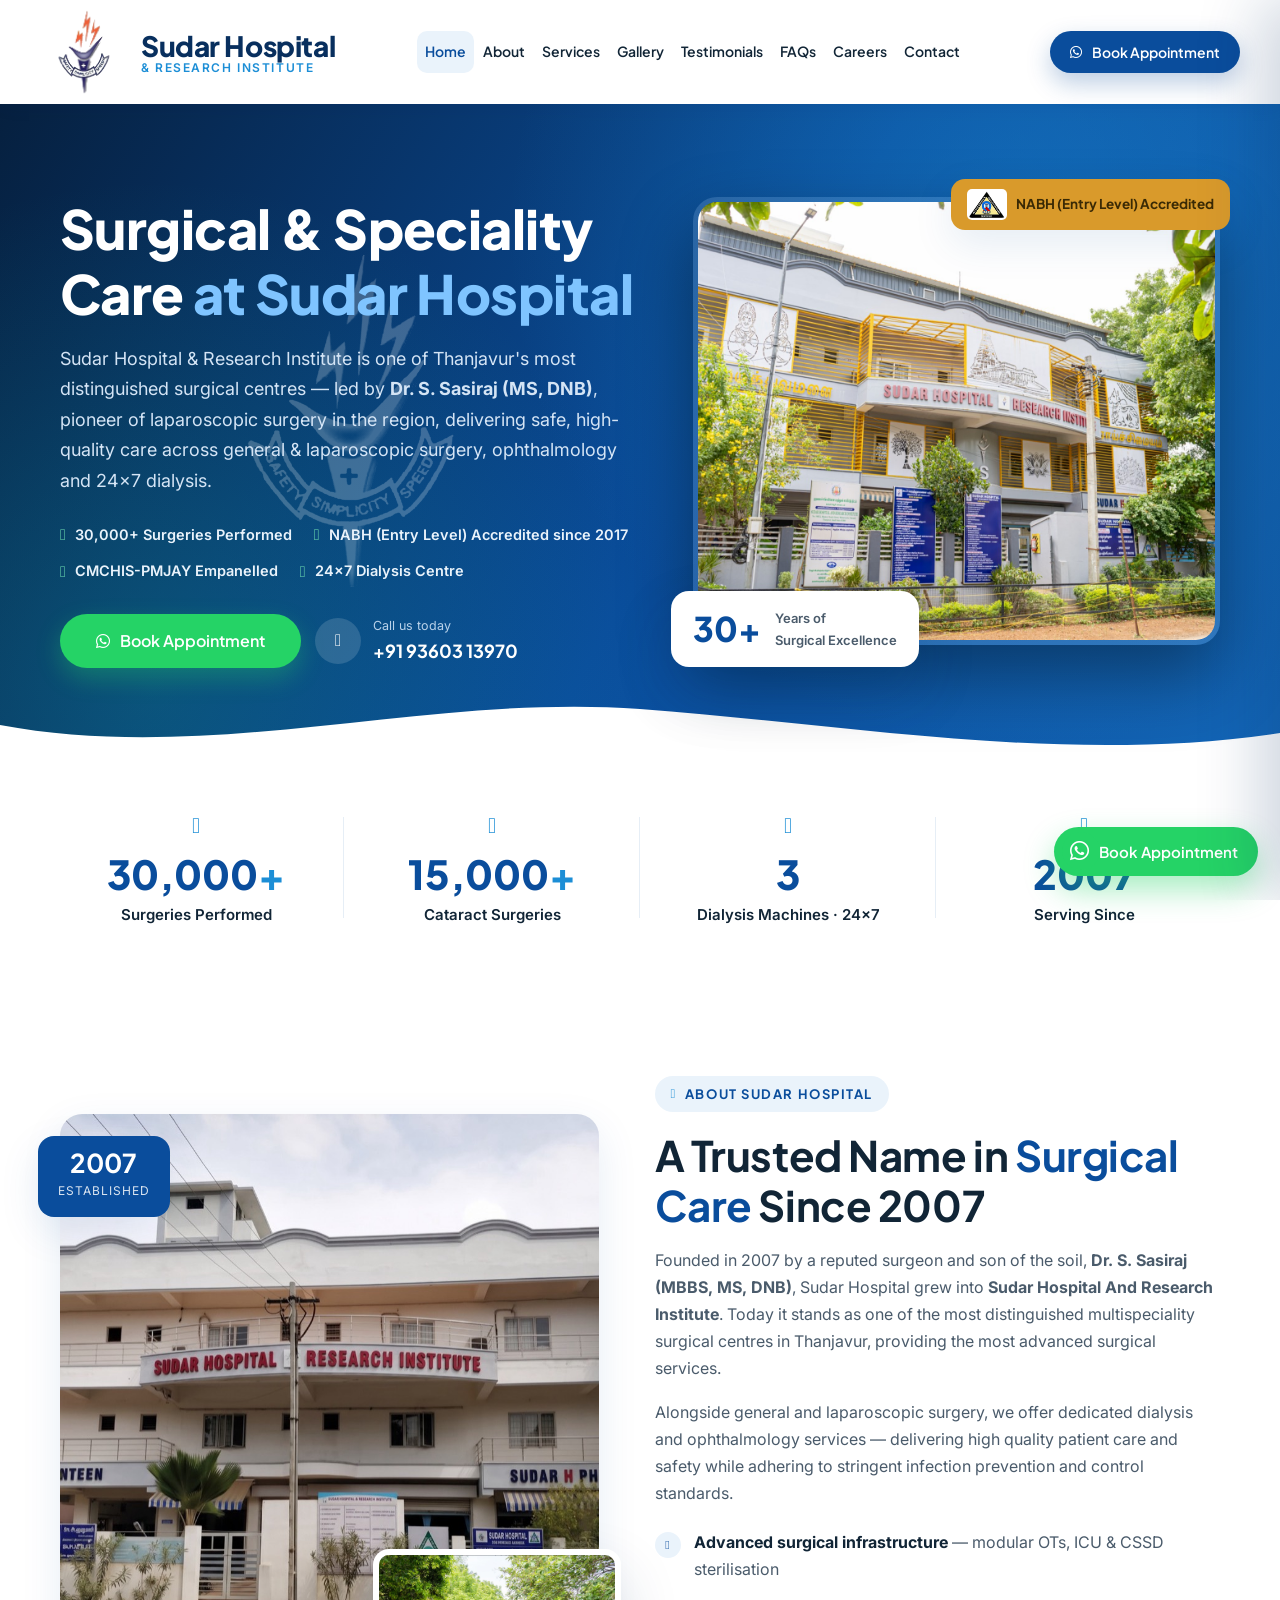
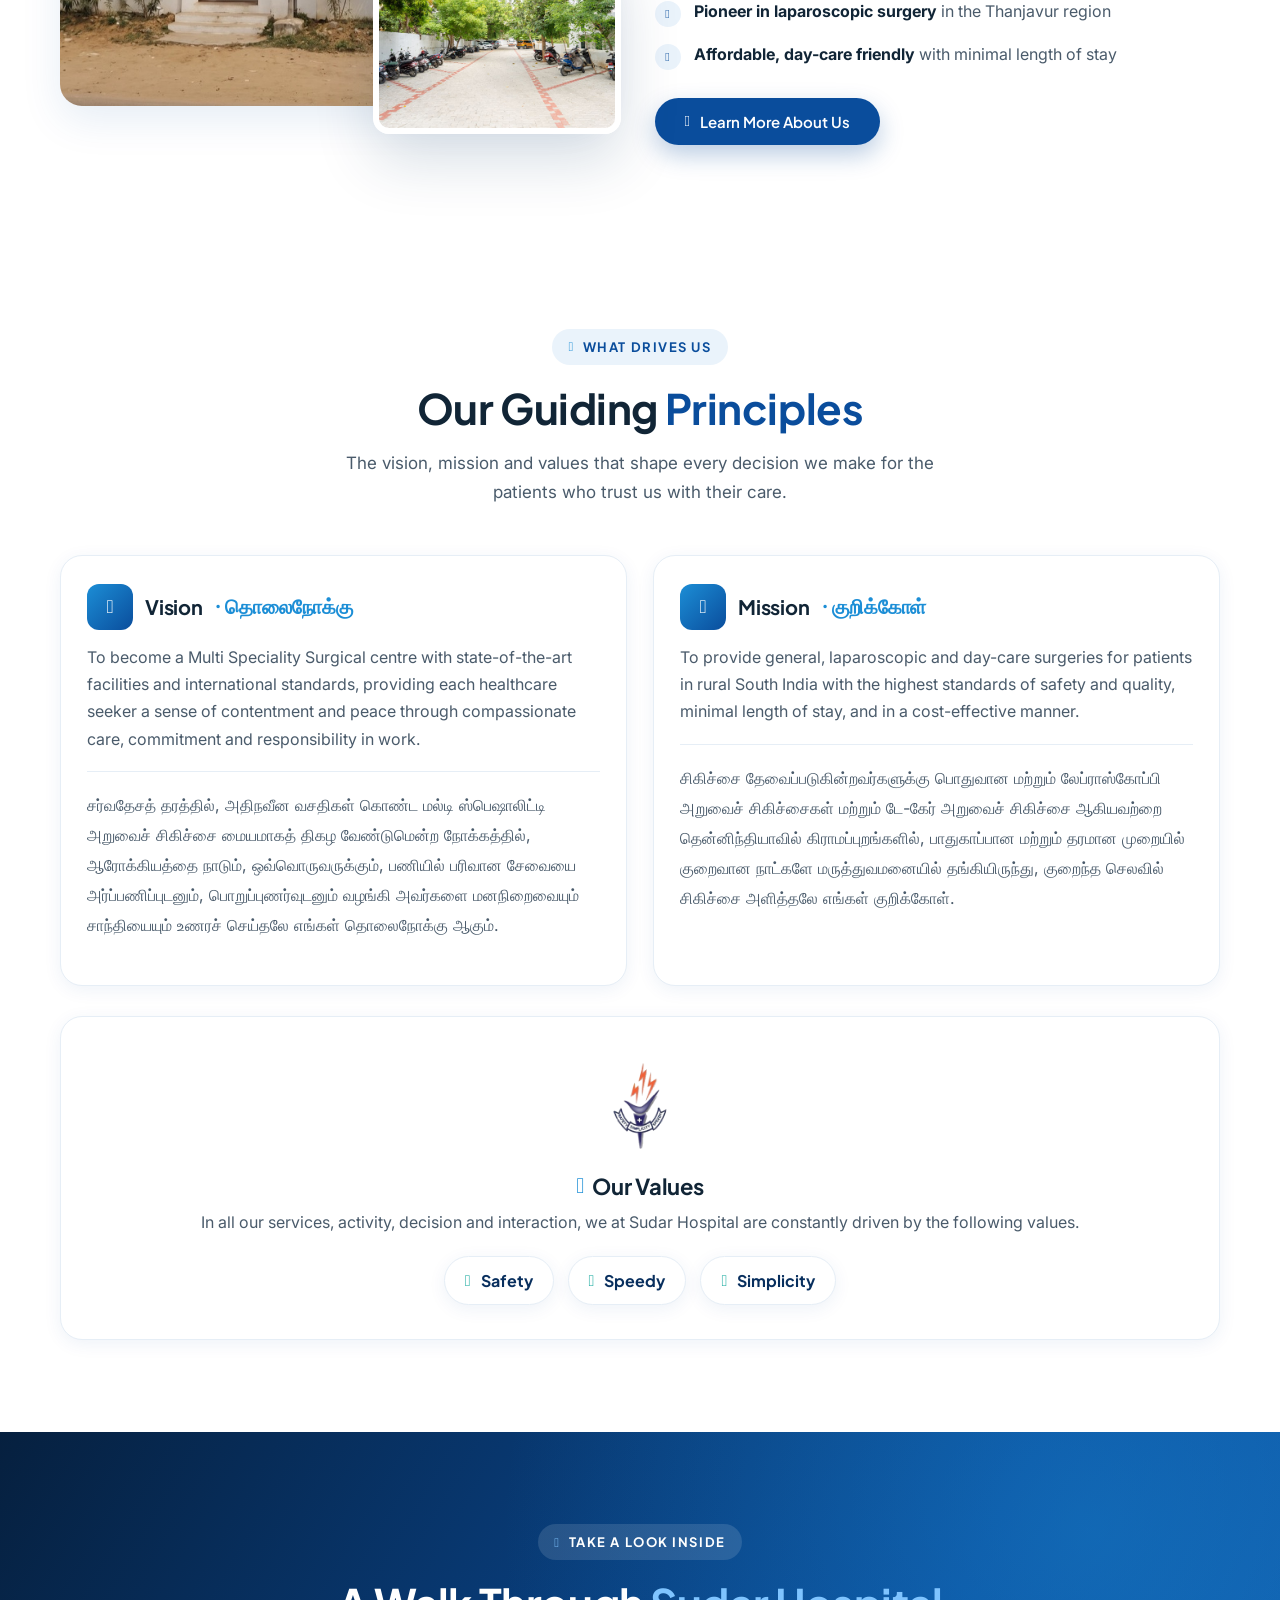
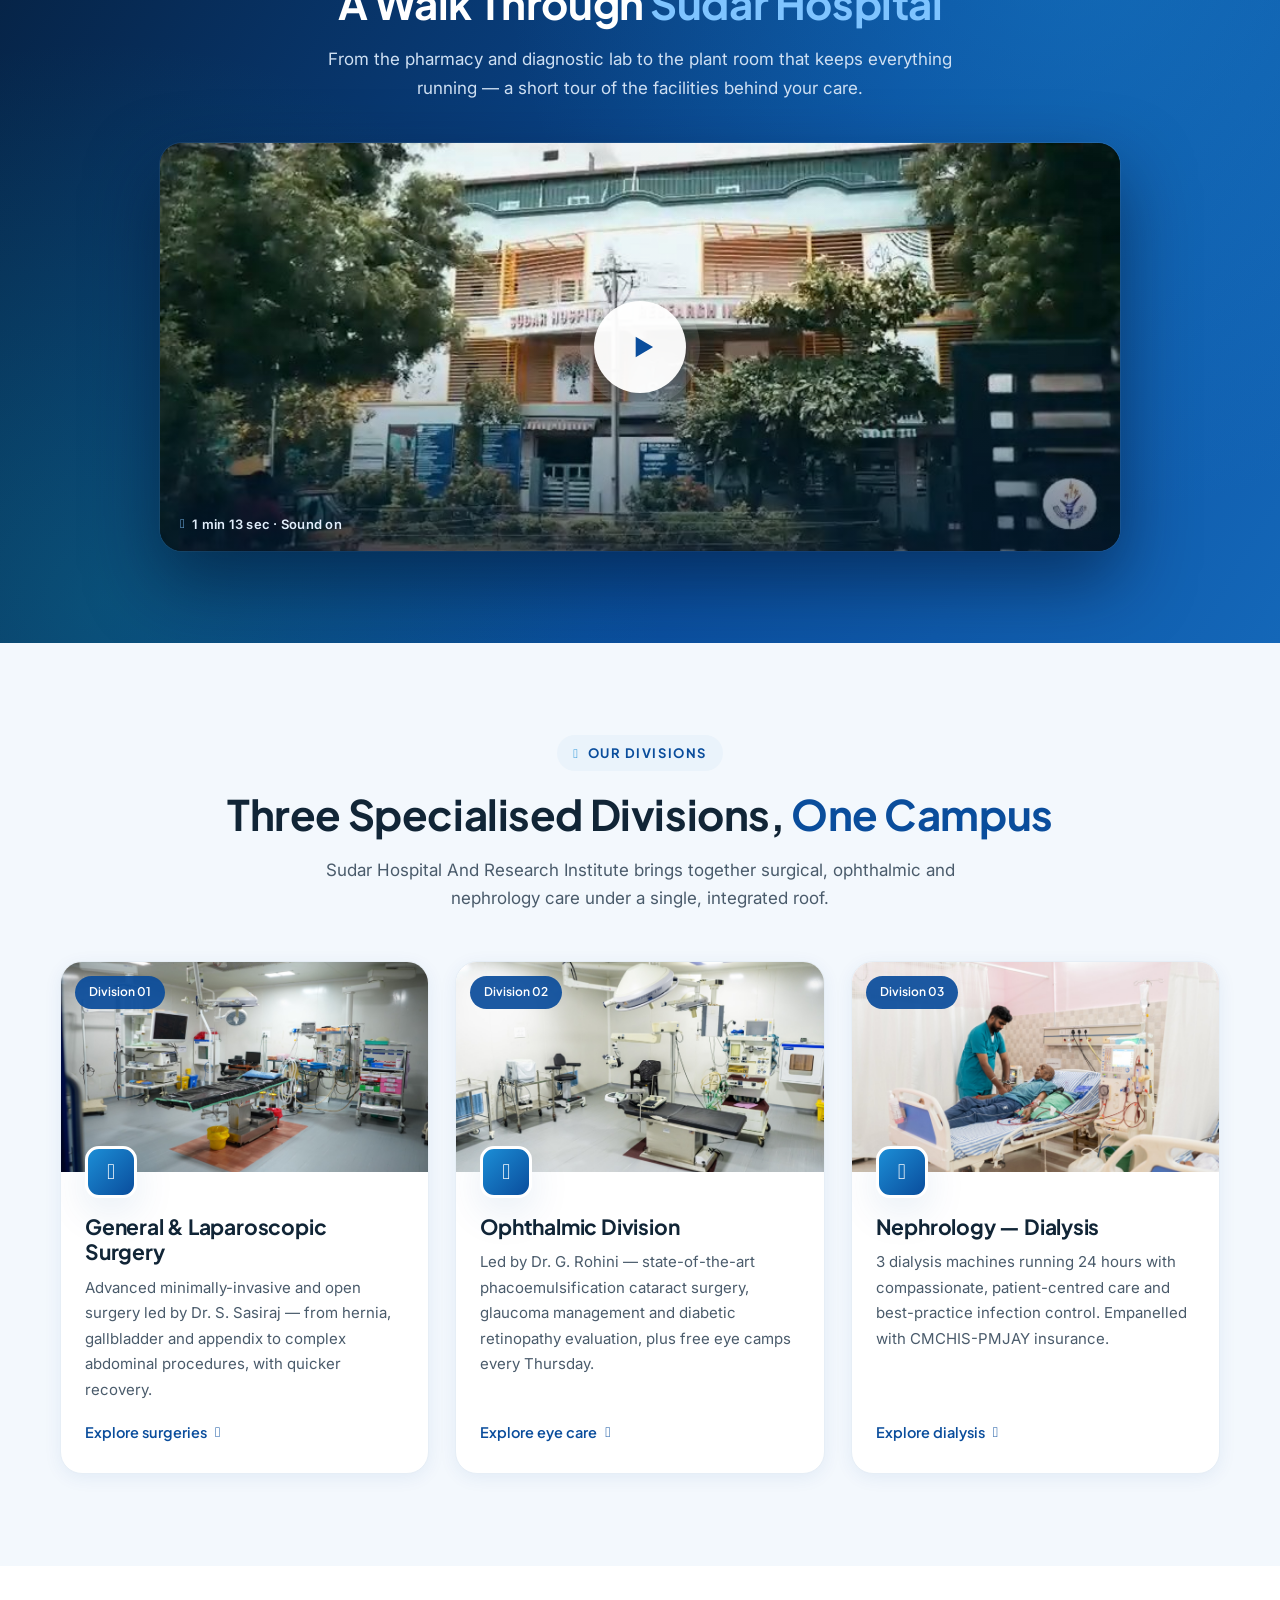
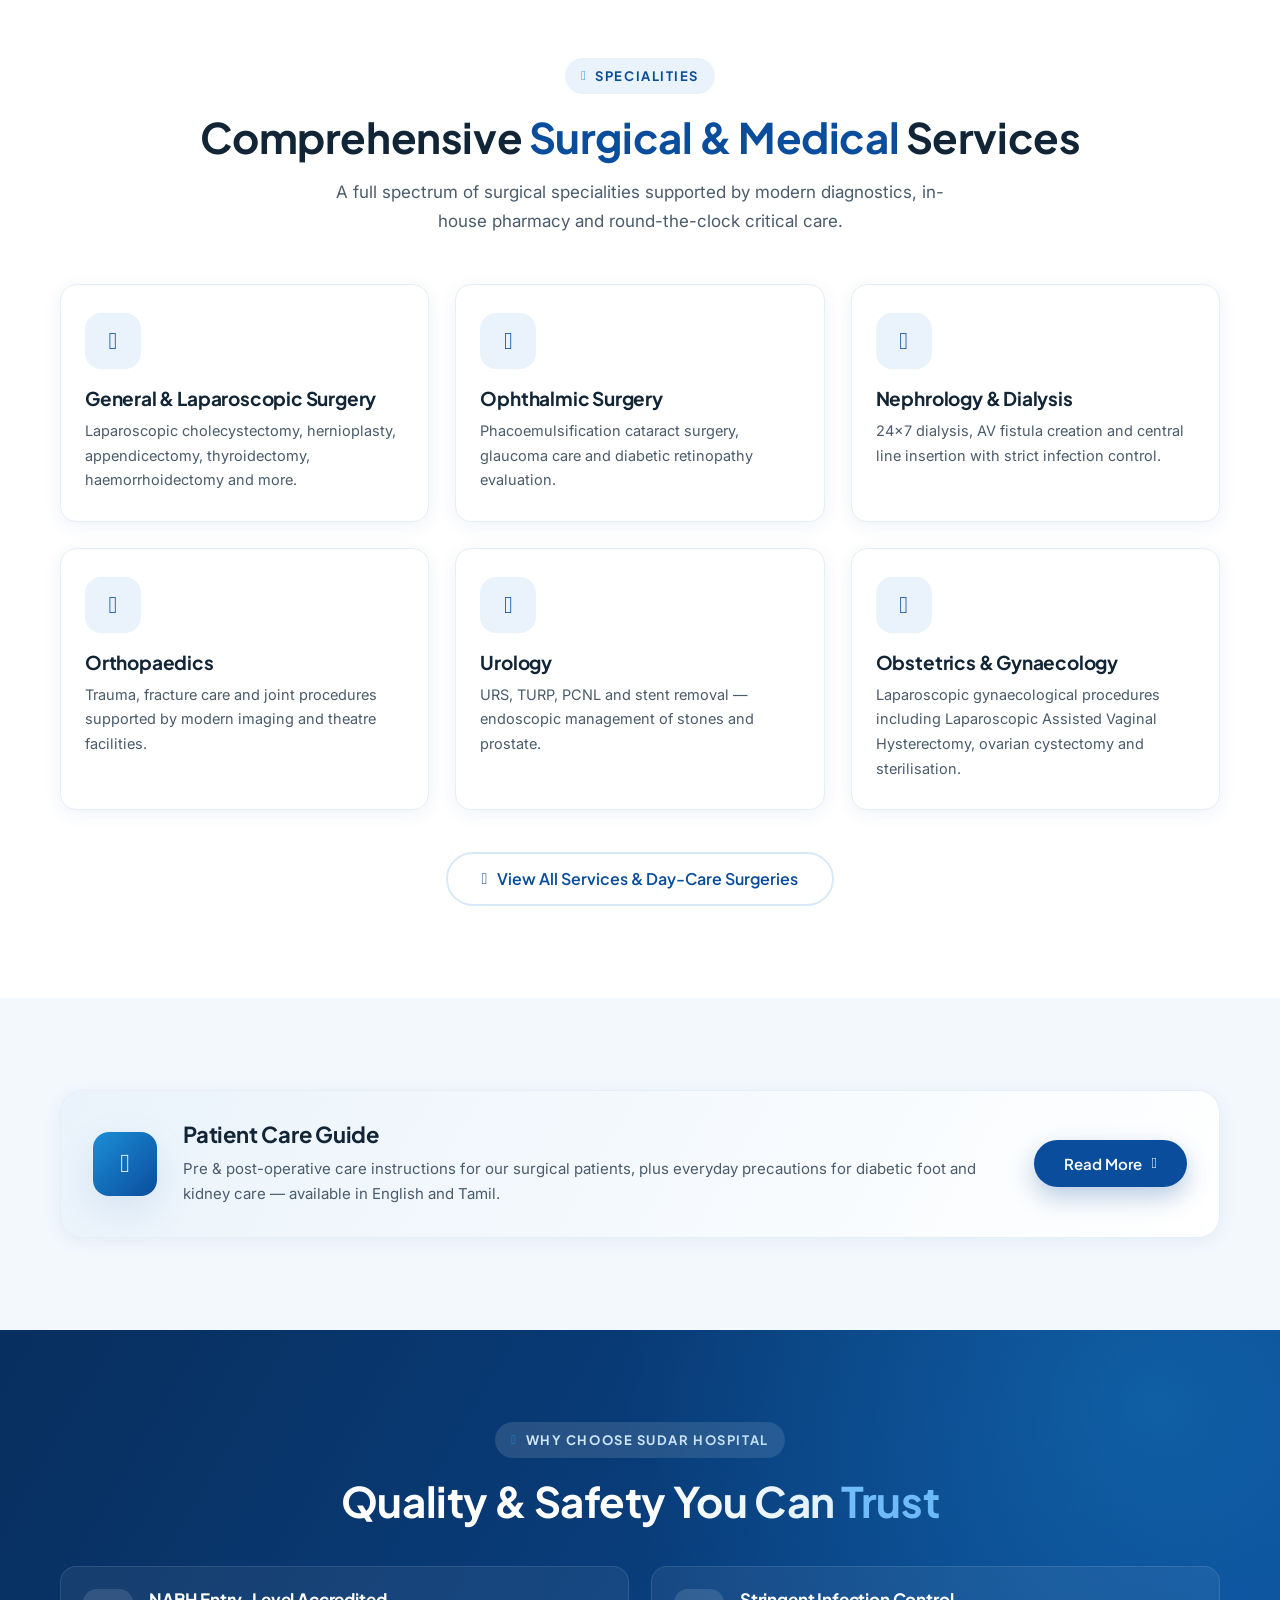
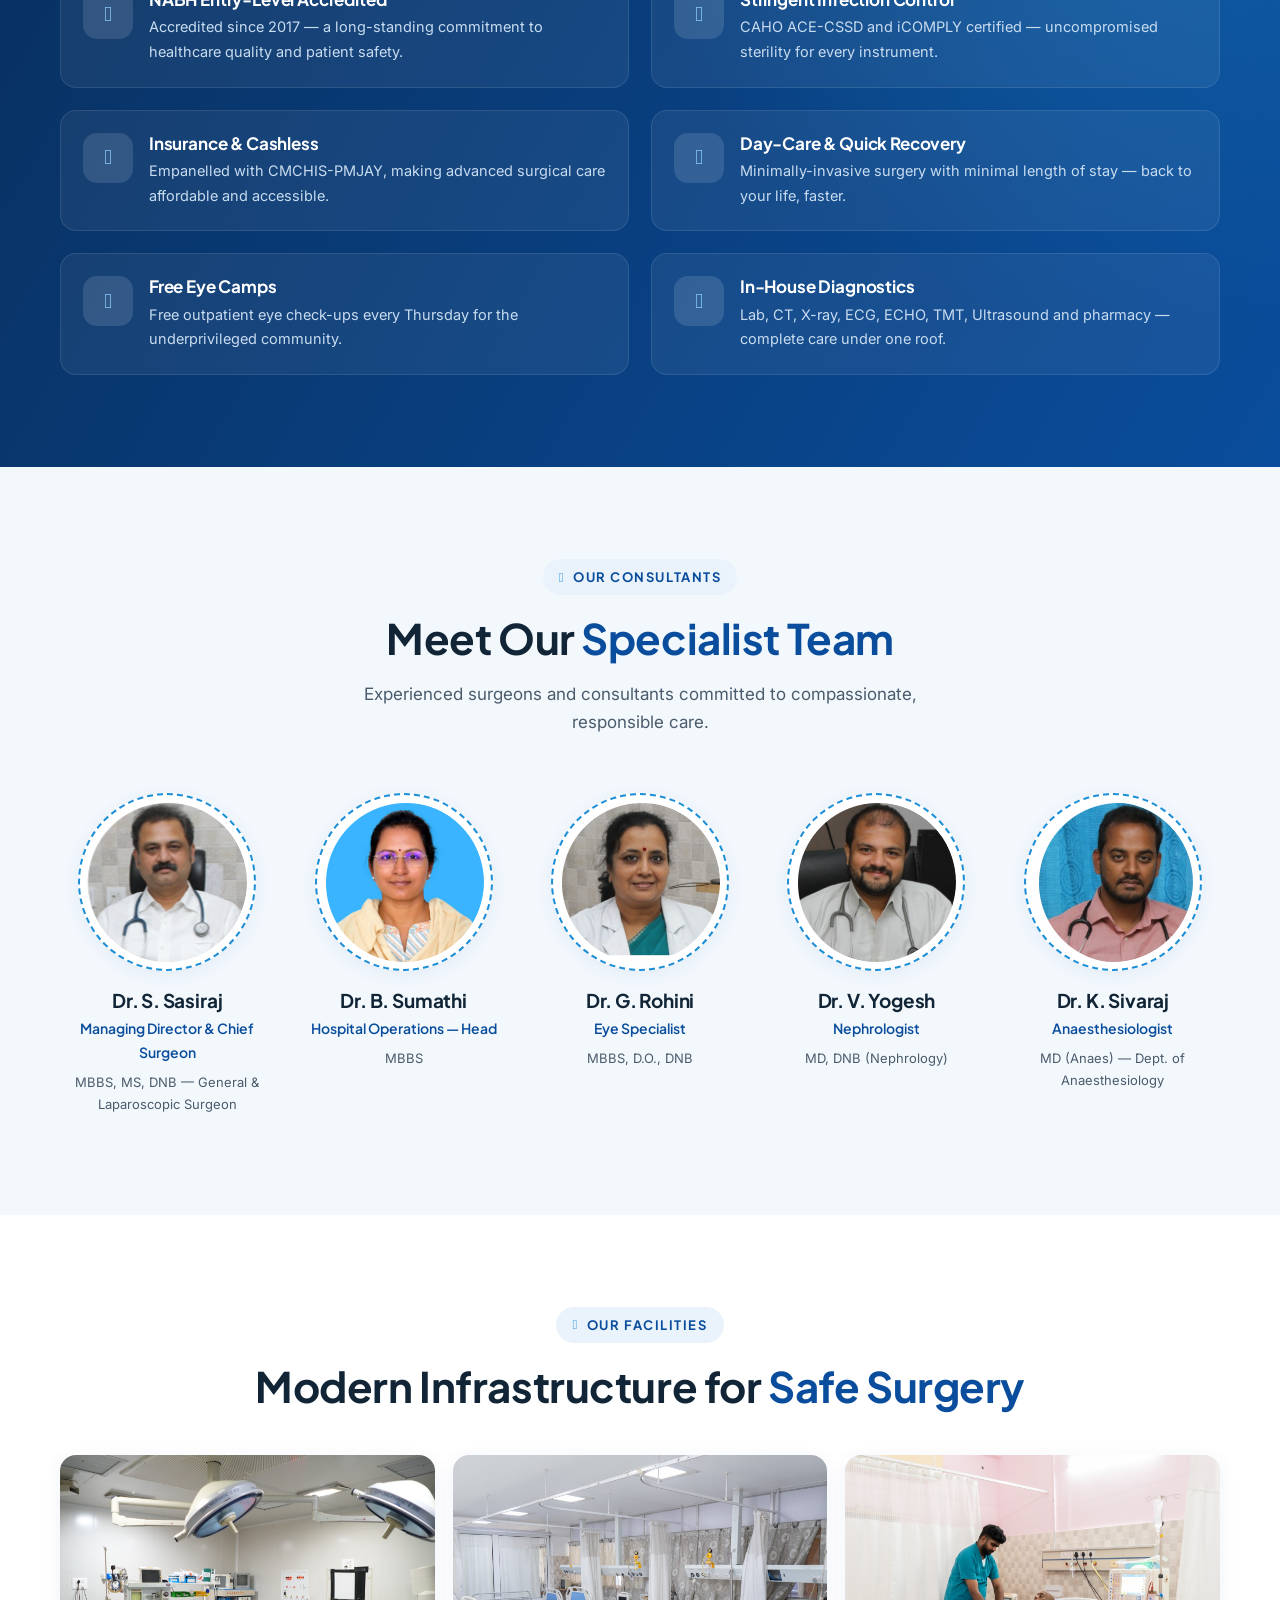
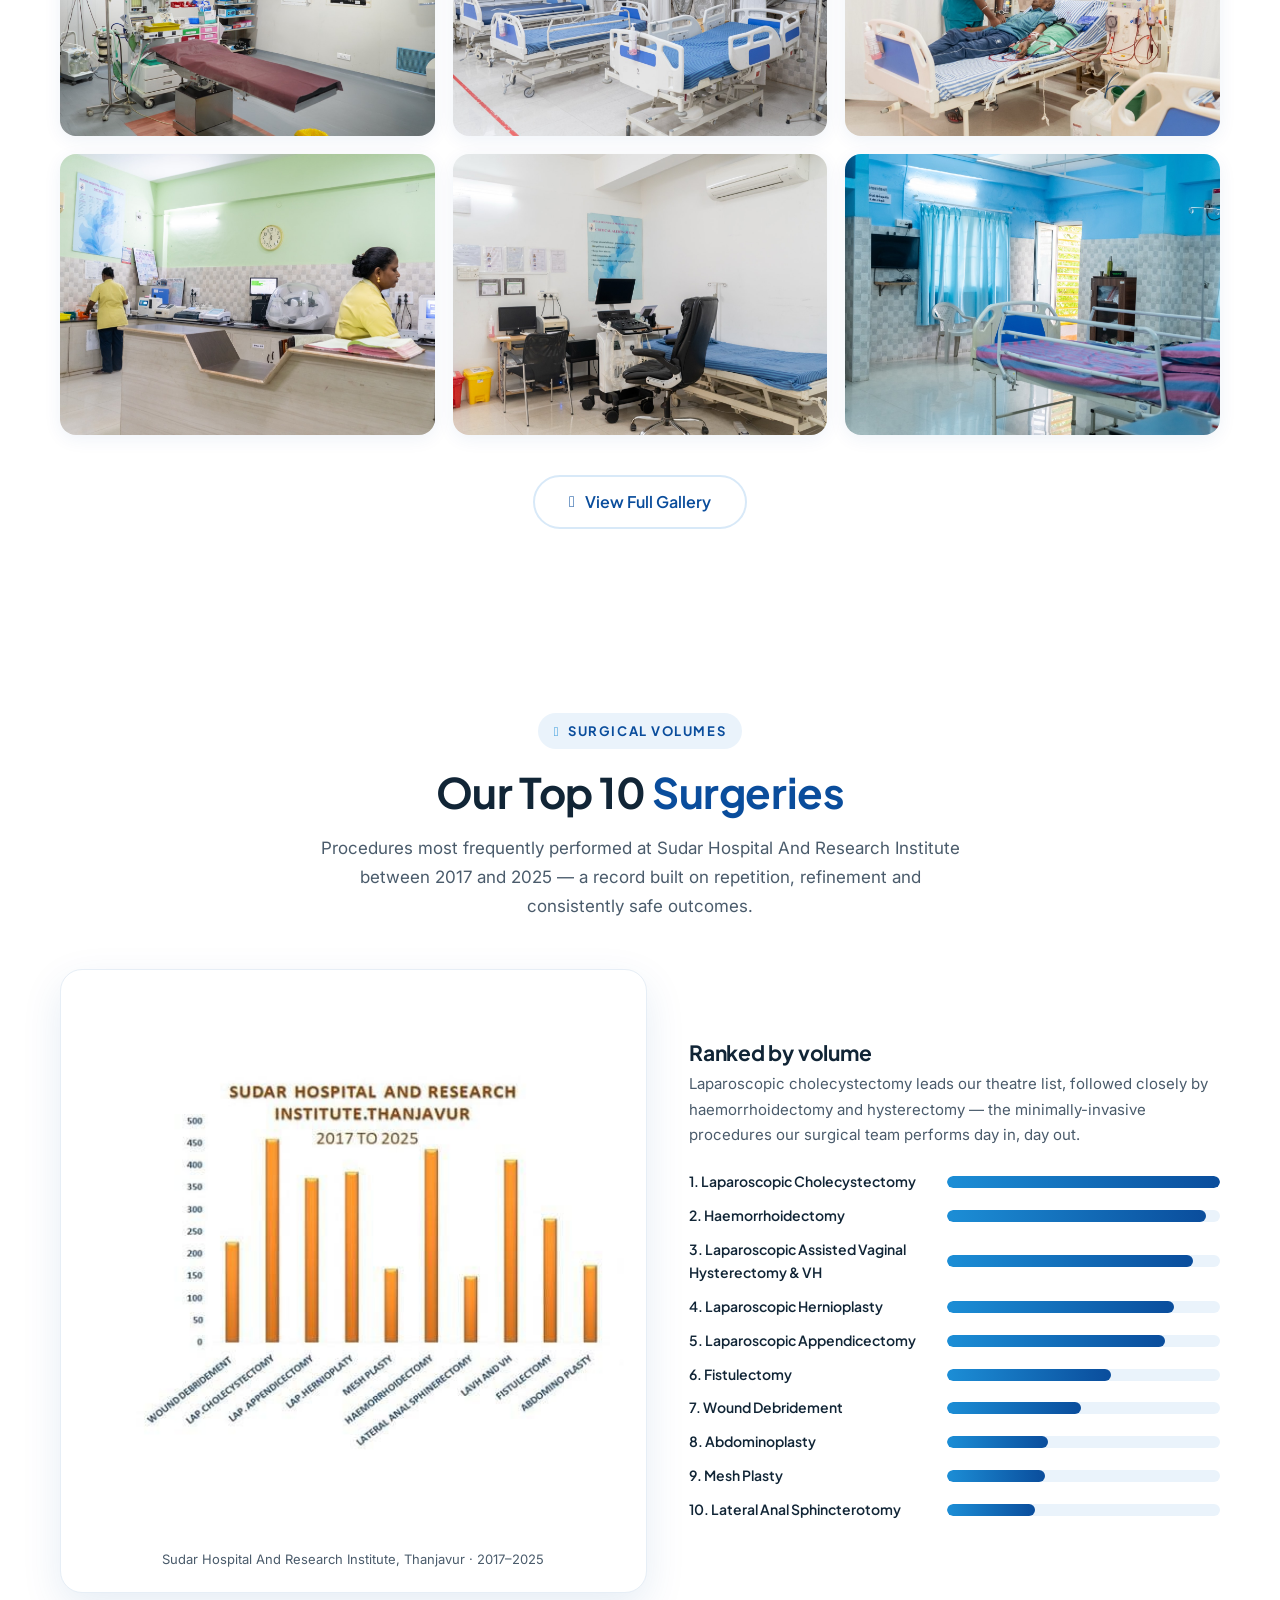
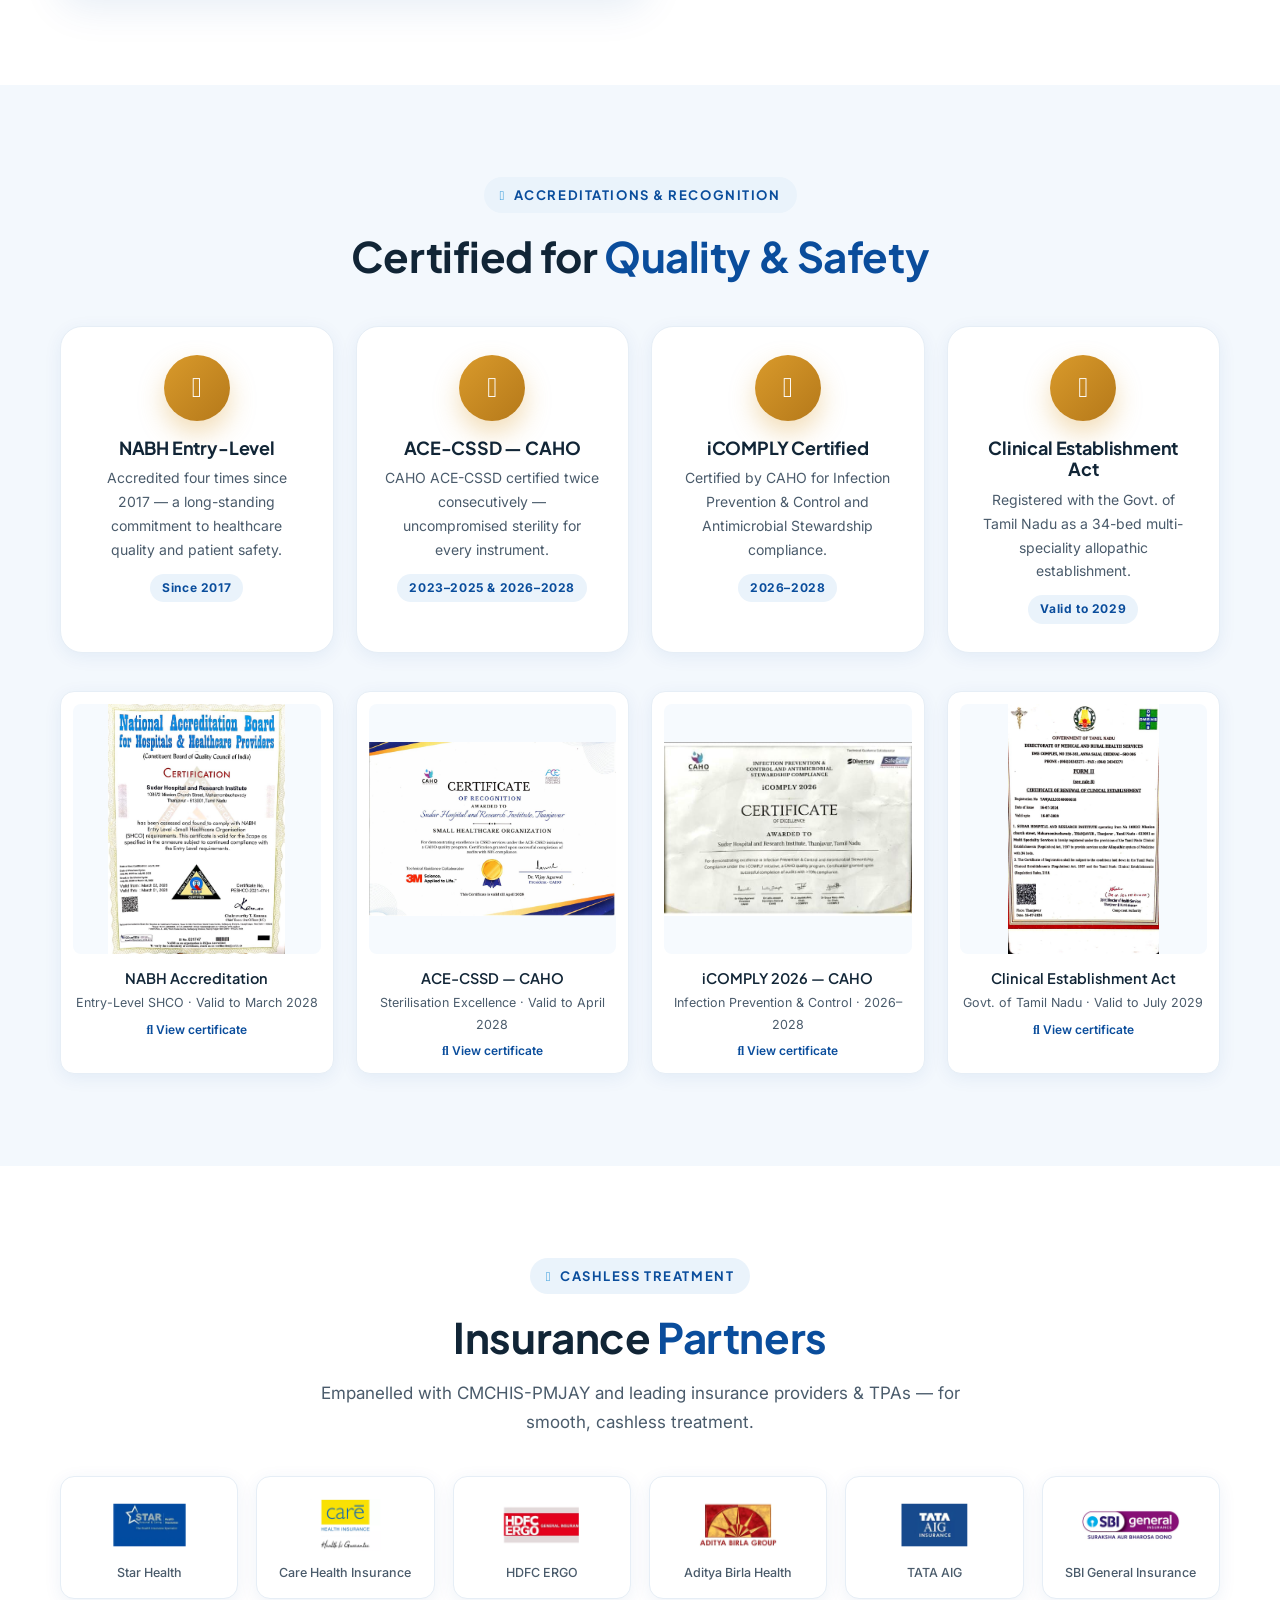
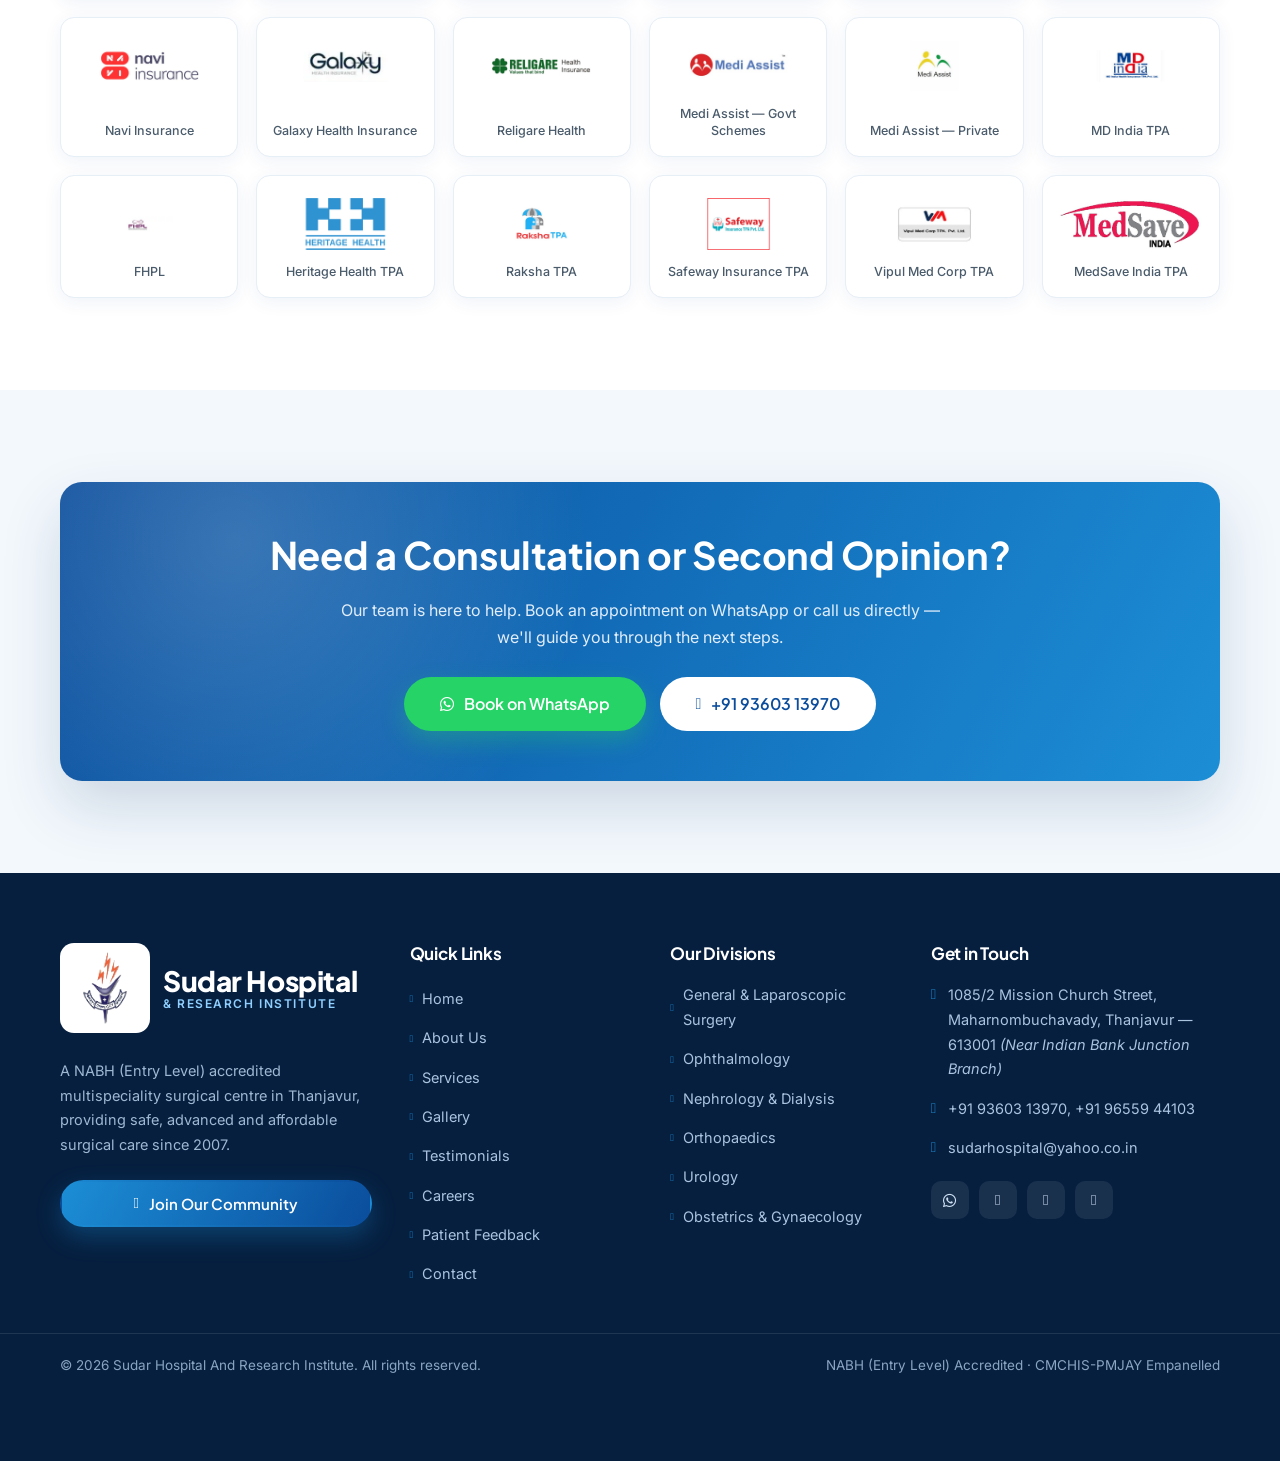
==== commit 9763e95a: "commit" ====
--- a/index.html
+++ b/index.html
@@ -862,17 +862,8 @@
                 Thanjavur — 613001 <em>(Near Indian Bank Junction Branch)</em></span></li>
             <li><i class="fa-solid fa-phone"></i> <span><a href="tel:+919360313970">+91 93603 13970</a>, <a
                   href="tel:+919655944103">+91 96559 44103</a></span></li>
-            <li><i class="fa-solid fa-phone-volume"></i> <span>Landline: <a href="tel:+914362233847">04362 233847</a>, <a href="tel:+914362233848">233848</a></span></li>
             <li><i class="fa-solid fa-envelope"></i> <span><a
-                  href="mailto:sudarhospital@yahoo.co.in">sudarhospital@yahoo.co.in</a> <em>(General &amp; insurance
-                  queries)</em></span></li>
-            <li><i class="fa-solid fa-envelope"></i> <span><a
-                  href="mailto:drsumathi@sudarhospital.com">drsumathi@sudarhospital.com</a> <em>(Hospital
-                  operations)</em></span></li>
-            <li><i class="fa-solid fa-briefcase"></i> <span><a
-                  href="mailto:careersudar@gmail.com">careersudar@gmail.com</a> <em>(Careers &amp;
-                  recruitment)</em></span></li>
-            <li><i class="fa-solid fa-clock"></i> <span>Open 24/7</span></li>
+                  href="mailto:sudarhospital@yahoo.co.in">sudarhospital@yahoo.co.in</a></span></li>
           </ul>
           <div class="sd-footer__social">
             <a href="https://api.whatsapp.com/send/?phone=919360313970" target="_blank" rel="noopener"
--- a/assets/css/sudar.css
+++ b/assets/css/sudar.css
@@ -511,6 +511,118 @@
 .sd-map { max-width: 100%; }
 .sd-map iframe { width: 100%; max-width: 100%; height: clamp(280px, 55vw, 340px); border: 0; display: block; }
 
+/* Contact page — dark call panel beside a tall map, then a row of desk tiles */
+.sd-reach { display: grid; grid-template-columns: 1fr 1.15fr; gap: 28px; align-items: stretch; }
+.sd-reach > * { min-width: 0; }
+.sd-reach__call {
+  position: relative; overflow: hidden; color: #fff;
+  background: linear-gradient(150deg, var(--c-primary) 0%, var(--c-primary-dark) 62%, var(--c-primary-darker) 100%);
+  border-radius: var(--radius-lg); padding: 38px 36px; box-shadow: var(--shadow-lg);
+  display: flex; flex-direction: column;
+}
+/* soft glow in the corner so the panel doesn't read as a flat slab */
+.sd-reach__call::before {
+  content: ""; position: absolute; right: -90px; top: -90px; width: 260px; height: 260px; border-radius: 50%;
+  background: radial-gradient(circle, rgba(28,142,214,.45) 0%, rgba(28,142,214,0) 70%); pointer-events: none;
+}
+.sd-reach__call > * { position: relative; }
+.sd-reach__kicker {
+  align-self: flex-start; display: inline-flex; align-items: center; gap: 8px;
+  font-size: 12.5px; font-weight: 700; letter-spacing: .08em; text-transform: uppercase;
+  color: #bfe0f7; background: rgba(255,255,255,.1); padding: 6px 14px; border-radius: 30px;
+}
+.sd-reach__call h2 { color: #fff; font-size: clamp(24px, 3vw, 32px); margin: 16px 0 8px; }
+.sd-reach__lead { color: rgba(255,255,255,.78); margin: 0 0 26px; }
+.sd-reach__nums { display: grid; grid-template-columns: 1fr 1fr; gap: 14px; margin-bottom: 26px; }
+.sd-reach__group {
+  background: rgba(255,255,255,.07); border: 1px solid rgba(255,255,255,.12);
+  border-radius: var(--radius); padding: 18px;
+}
+.sd-reach__label {
+  display: flex; align-items: center; gap: 8px; margin-bottom: 10px;
+  font-size: 12.5px; font-weight: 600; letter-spacing: .04em; text-transform: uppercase; color: #9fd0f3;
+}
+.sd-reach__group a {
+  display: block; font-family: var(--ff-head); font-weight: 700; font-size: 18px; color: #fff;
+  padding: 3px 0; white-space: nowrap; transition: color .2s;
+}
+.sd-reach__group a:hover { color: #9fd0f3; }
+.sd-reach__actions { display: flex; flex-wrap: wrap; gap: 12px; margin-bottom: 28px; }
+.sd-reach__hours {
+  margin-top: auto; padding-top: 24px; display: flex; align-items: center; gap: 14px;
+  border-top: 1px solid rgba(255,255,255,.12);
+}
+.sd-reach__hours > i {
+  flex: 0 0 auto; width: 42px; height: 42px; border-radius: 12px; display: grid; place-items: center;
+  background: rgba(255,255,255,.1); color: #9fd0f3; font-size: 17px;
+}
+.sd-reach__hours b { display: block; font-family: var(--ff-head); font-size: 15px; }
+.sd-reach__hours span { font-size: 14px; color: rgba(255,255,255,.78); }
+
+.sd-reach__visit {
+  display: flex; flex-direction: column; background: #fff;
+  border: 1px solid var(--c-line); border-radius: var(--radius-lg); box-shadow: var(--shadow-sm); overflow: hidden;
+}
+.sd-reach__map { flex: 1 1 auto; min-height: 300px; }
+.sd-reach__map iframe { width: 100%; height: 100%; min-height: 300px; border: 0; display: block; }
+.sd-reach__addr { display: flex; align-items: center; gap: 16px; padding: 22px 24px; border-top: 1px solid var(--c-line); }
+.sd-reach__addr .ic {
+  flex: 0 0 auto; width: 50px; height: 50px; border-radius: 14px; display: grid; place-items: center;
+  background: var(--c-accent-soft); color: var(--c-primary); font-size: 20px;
+}
+.sd-reach__addr-text { flex: 1 1 auto; min-width: 0; }
+.sd-reach__addr h4 { font-size: 16px; margin-bottom: 4px; }
+.sd-reach__addr p { font-size: 14.5px; margin: 0; }
+.sd-reach__addr small { display: block; margin-top: 2px; font-size: 13px; color: var(--c-accent); font-weight: 600; }
+.sd-reach__addr .sd-btn { flex: 0 0 auto; }
+
+.sd-desks { margin-top: 56px; }
+.sd-desks__head { text-align: center; margin-bottom: 26px; }
+.sd-desks__head h3 { font-size: clamp(20px, 2.4vw, 24px); margin-bottom: 6px; }
+.sd-desks__head p { margin: 0; }
+.sd-desks__grid { display: grid; grid-template-columns: repeat(4, 1fr); gap: 20px; }
+.sd-desks__grid > * { min-width: 0; }
+.sd-desk {
+  display: flex; flex-direction: column; gap: 6px; padding: 24px 22px; color: var(--c-body);
+  background: #fff; border: 1px solid var(--c-line); border-radius: var(--radius-lg); box-shadow: var(--shadow-sm);
+  transition: transform .3s, box-shadow .3s, border-color .3s;
+}
+.sd-desk:hover { transform: translateY(-4px); box-shadow: var(--shadow-md); border-color: var(--c-accent-soft2); color: var(--c-body); }
+.sd-desk__ic {
+  width: 48px; height: 48px; border-radius: 14px; display: grid; place-items: center; margin-bottom: 8px;
+  background: var(--c-accent-soft); color: var(--c-primary); font-size: 19px; transition: background .3s, color .3s;
+}
+.sd-desk:hover .sd-desk__ic { background: var(--c-primary); color: #fff; }
+.sd-desk h4 { font-size: 16px; margin: 0; }
+.sd-desk__val { font-size: 14px; overflow-wrap: anywhere; }
+.sd-desk__go {
+  margin-top: auto; padding-top: 12px; display: inline-flex; align-items: center; gap: 8px;
+  font-size: 13.5px; font-weight: 600; color: var(--c-primary);
+}
+.sd-desk__go i { transition: transform .25s; }
+.sd-desk:hover .sd-desk__go i { transform: translateX(4px); }
+@media (max-width: 1100px) {
+  .sd-desks__grid { grid-template-columns: repeat(2, 1fr); }
+}
+@media (max-width: 991px) {
+  .sd-reach { grid-template-columns: 1fr; }
+  .sd-reach__map, .sd-reach__map iframe { min-height: 320px; }
+}
+@media (max-width: 640px) {
+  .sd-reach__call { padding: 30px 22px; }
+  .sd-reach__nums { grid-template-columns: 1fr; }
+  .sd-reach__actions .sd-btn { flex: 1 1 100%; justify-content: center; }
+  .sd-reach__addr { flex-wrap: wrap; padding: 20px; }
+  .sd-reach__addr .sd-btn { flex: 1 1 100%; justify-content: center; }
+  .sd-reach__map, .sd-reach__map iframe { min-height: 260px; }
+  .sd-desks { margin-top: 44px; }
+  .sd-desks__grid { grid-template-columns: 1fr; gap: 14px; }
+  .sd-desk { padding: 20px 18px; }
+}
+@media (hover: none) {
+  .sd-desk:hover { transform: none; }
+}
+
 /* timings table */
 .sd-timing { background: #fff; border: 1px solid var(--c-line); border-radius: var(--radius); overflow: hidden; box-shadow: var(--shadow-sm); }
 .sd-timing__head { background: var(--c-primary); color: #fff; padding: 16px 22px; font-family: var(--ff-head); font-weight: 700; display: flex; align-items: center; gap: 10px; }
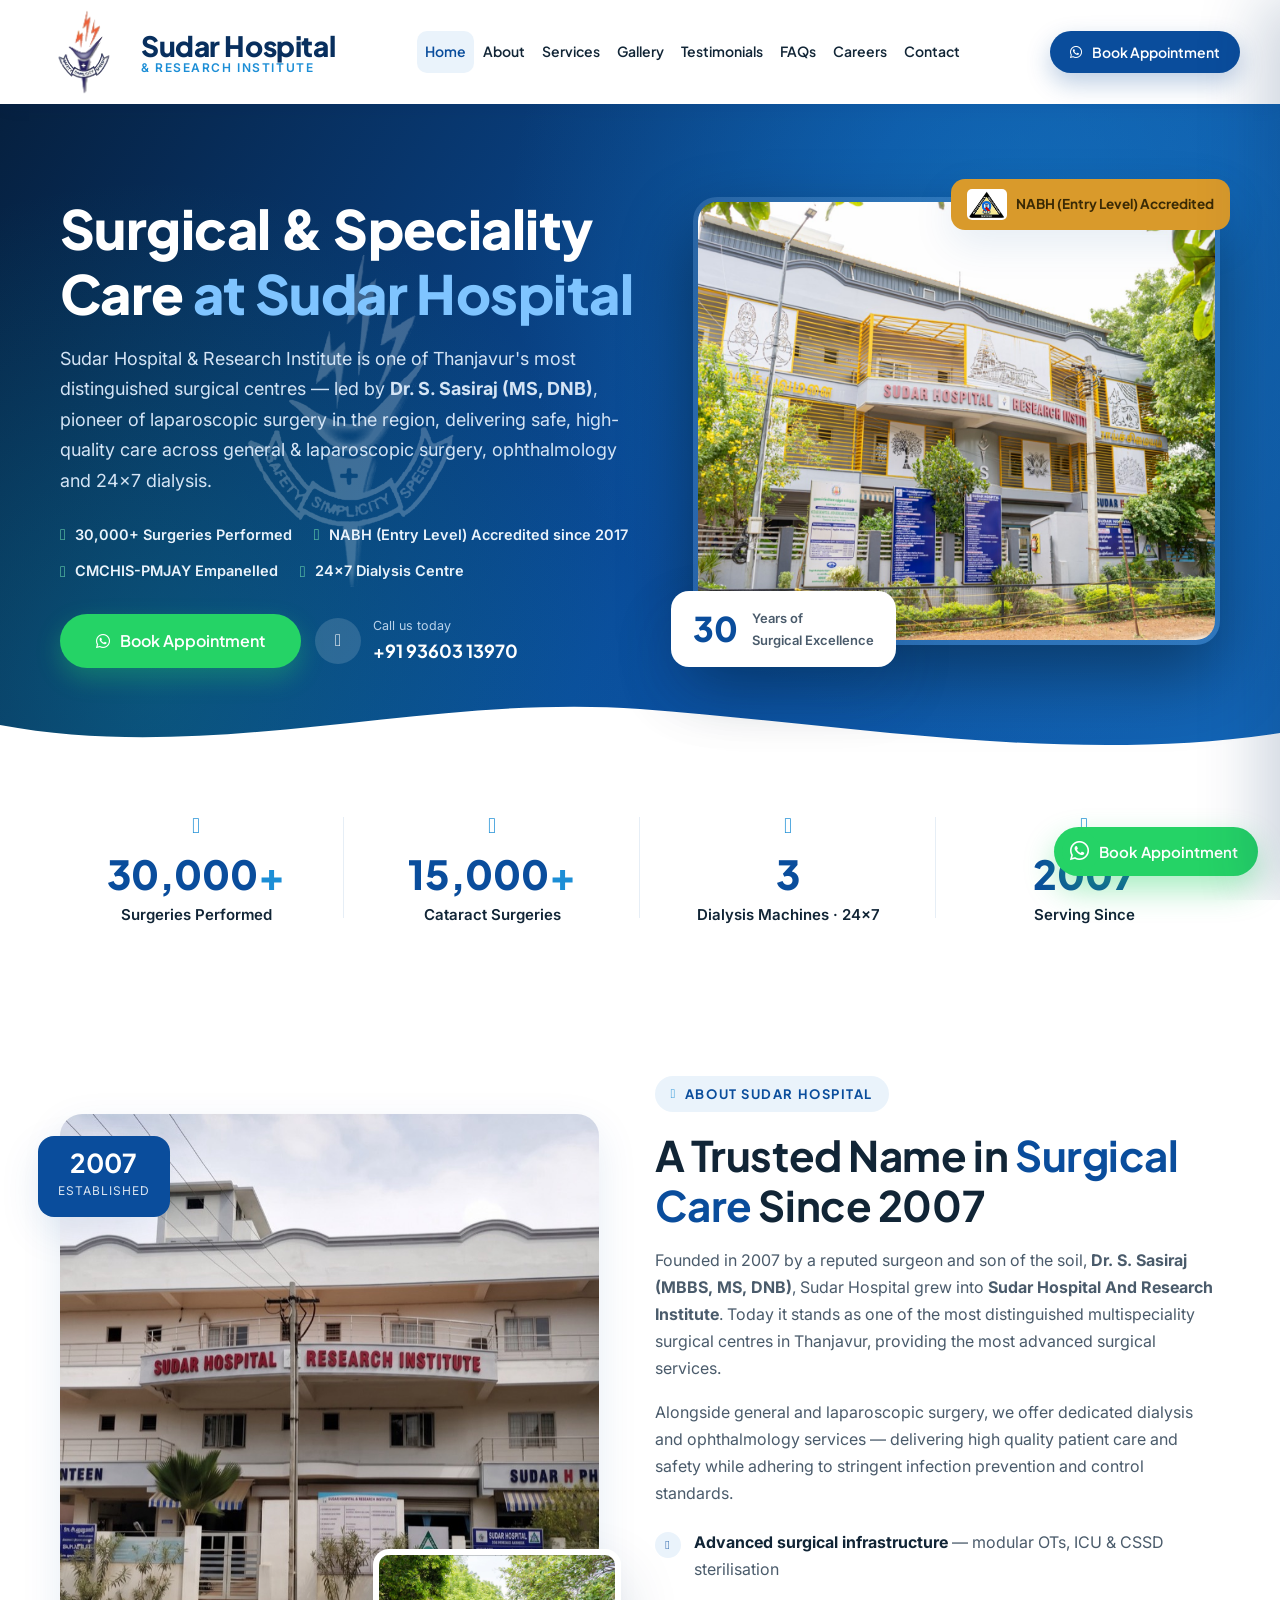
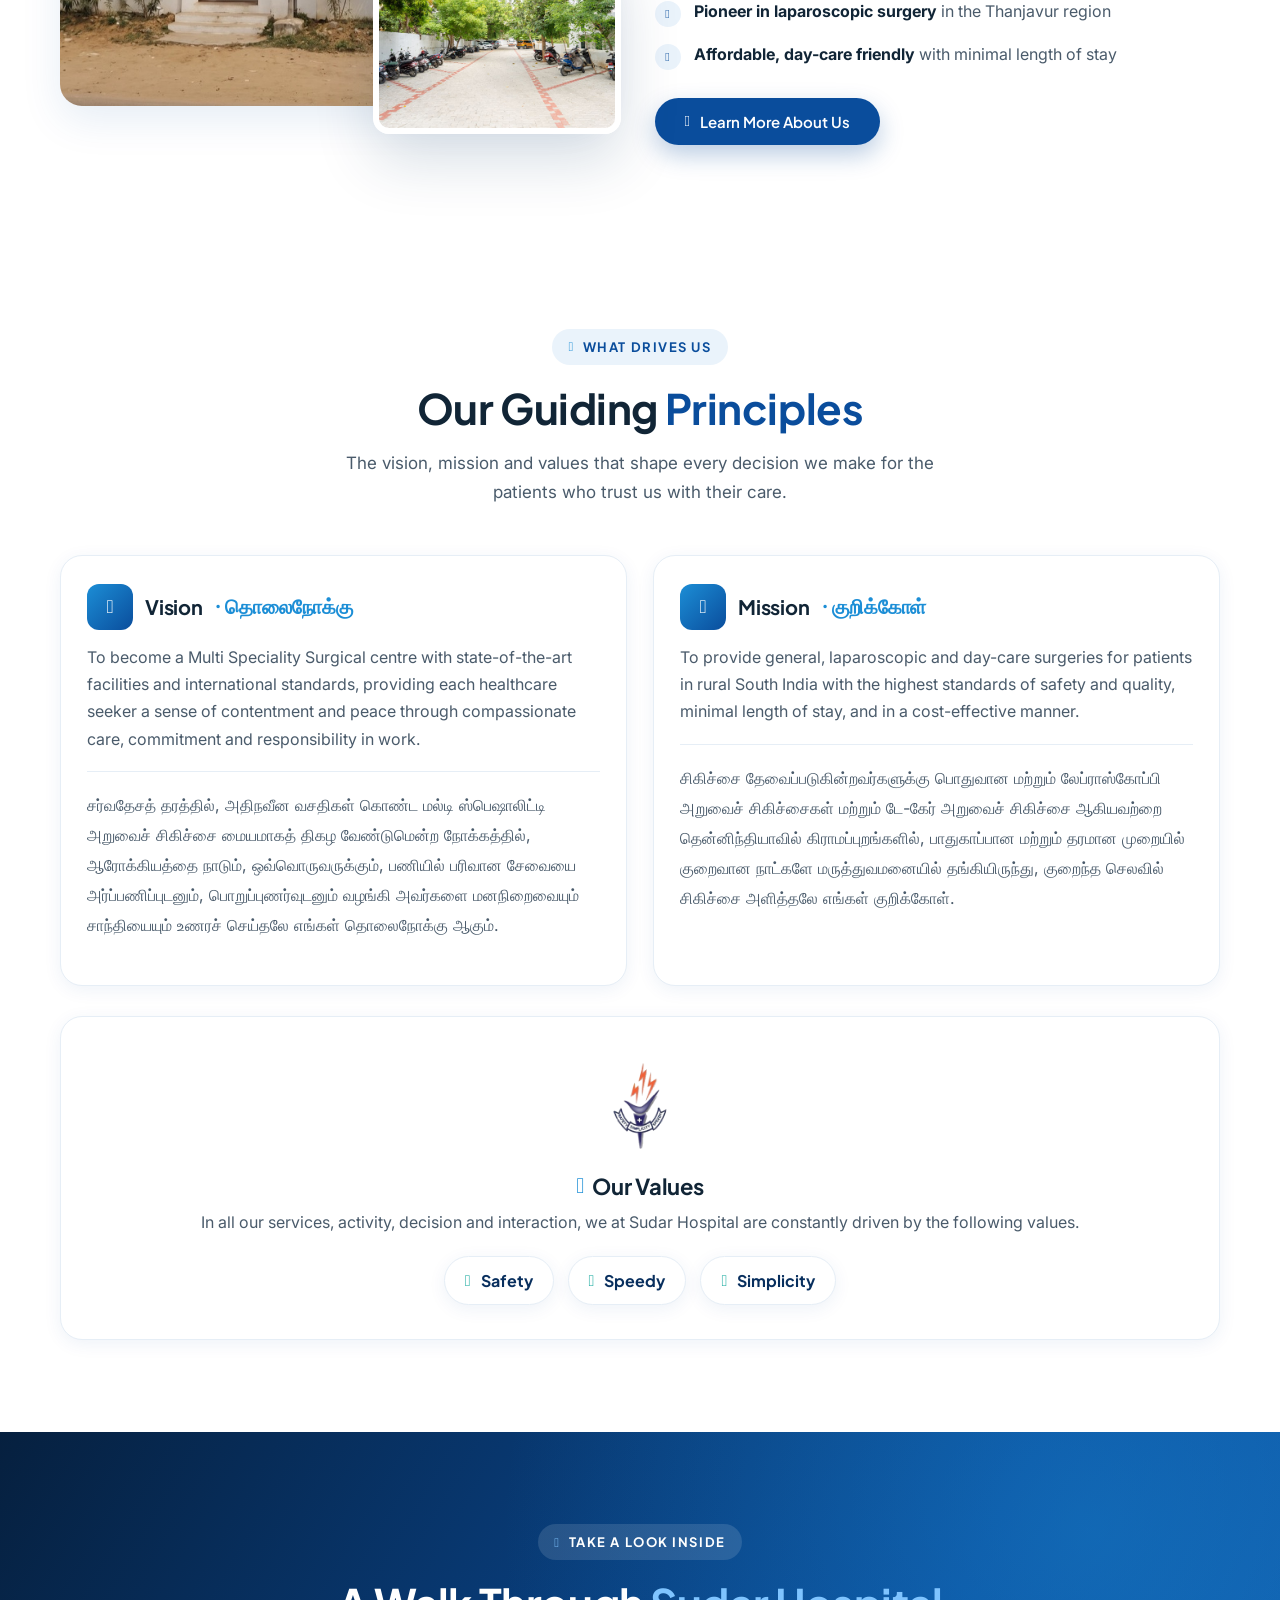
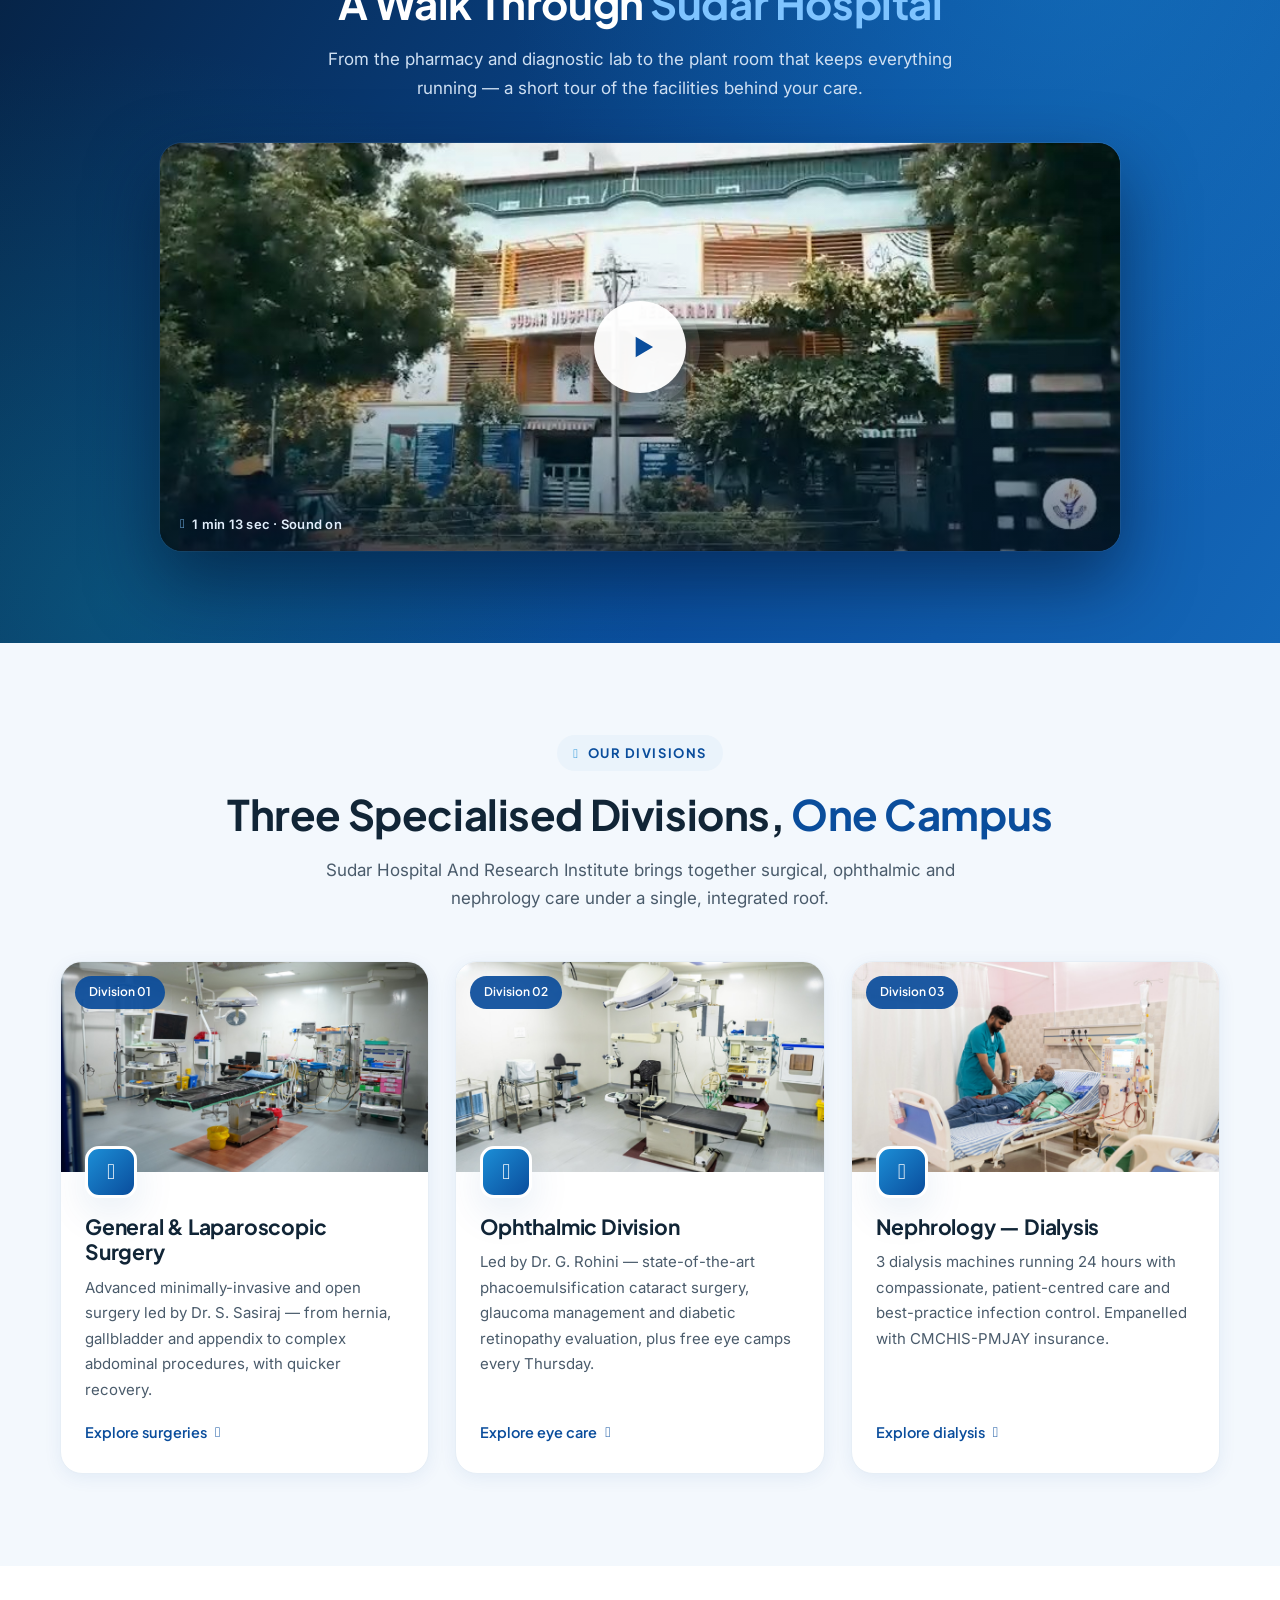
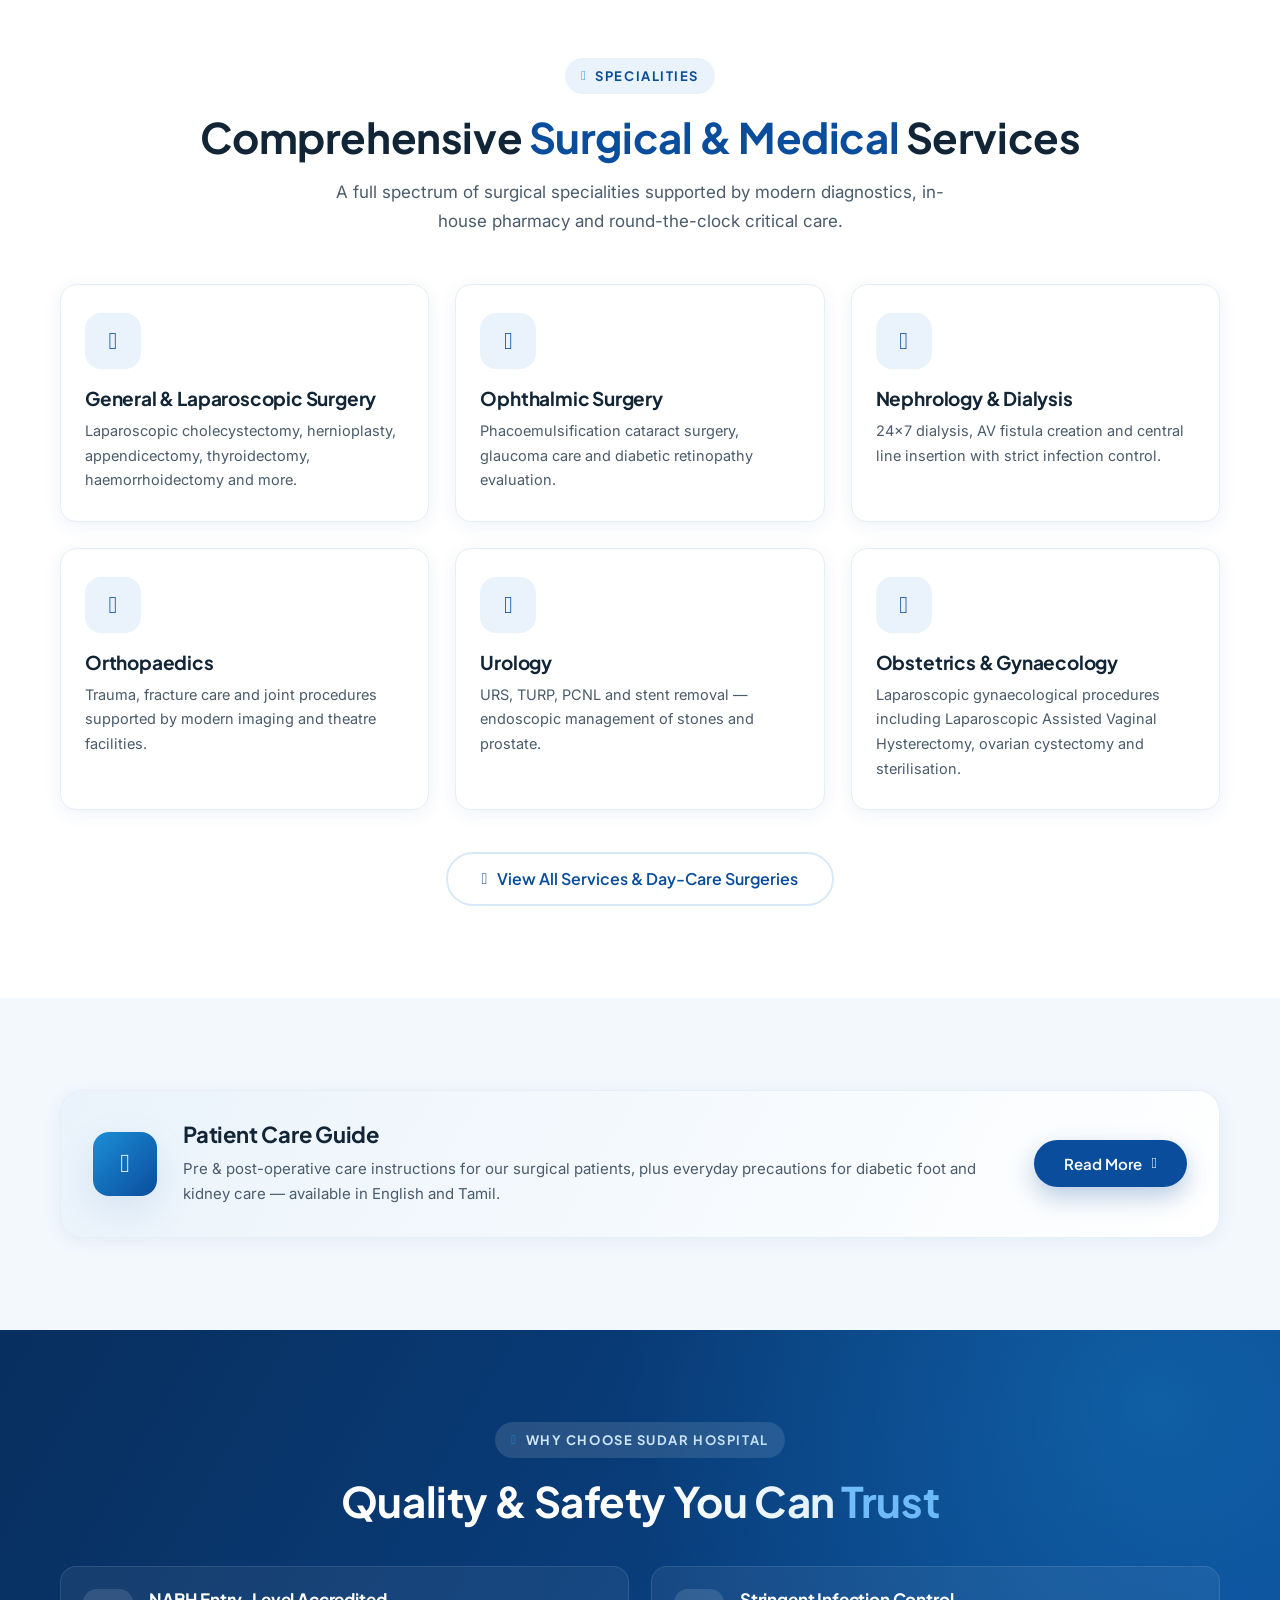
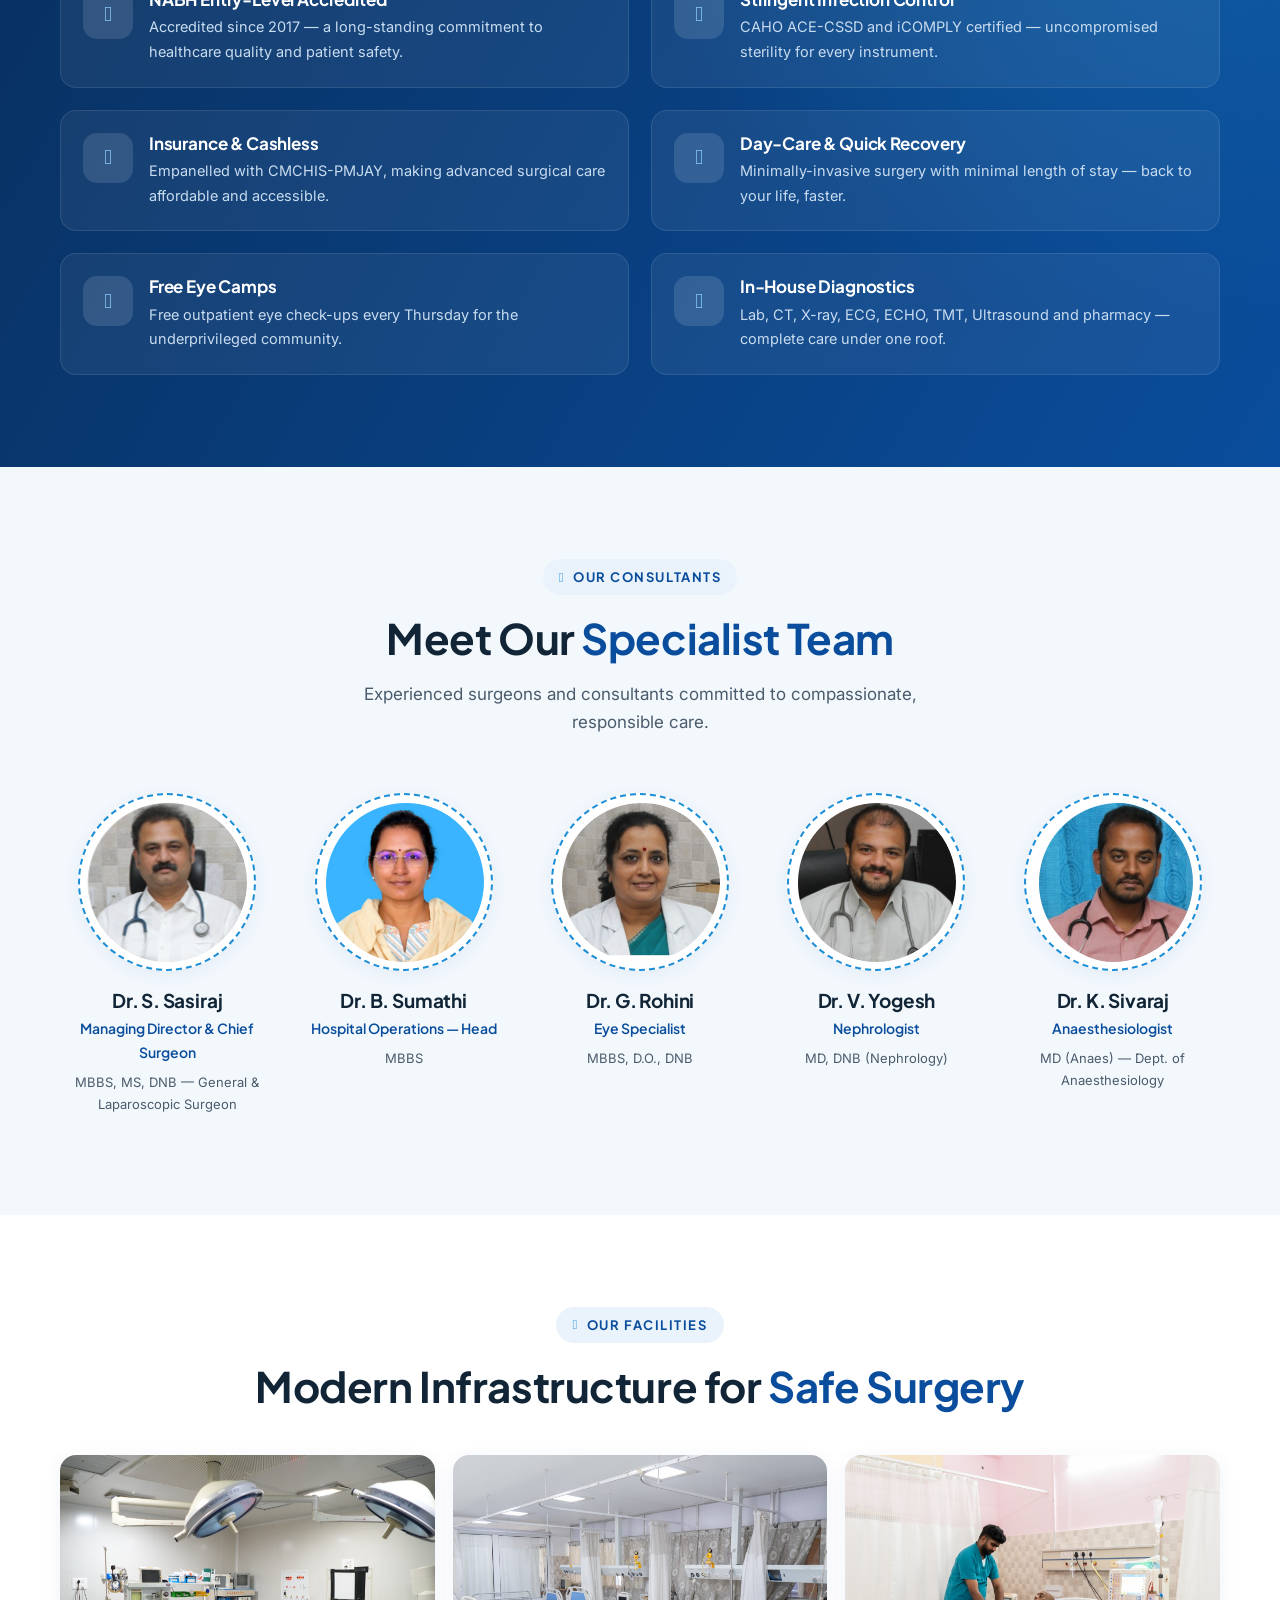
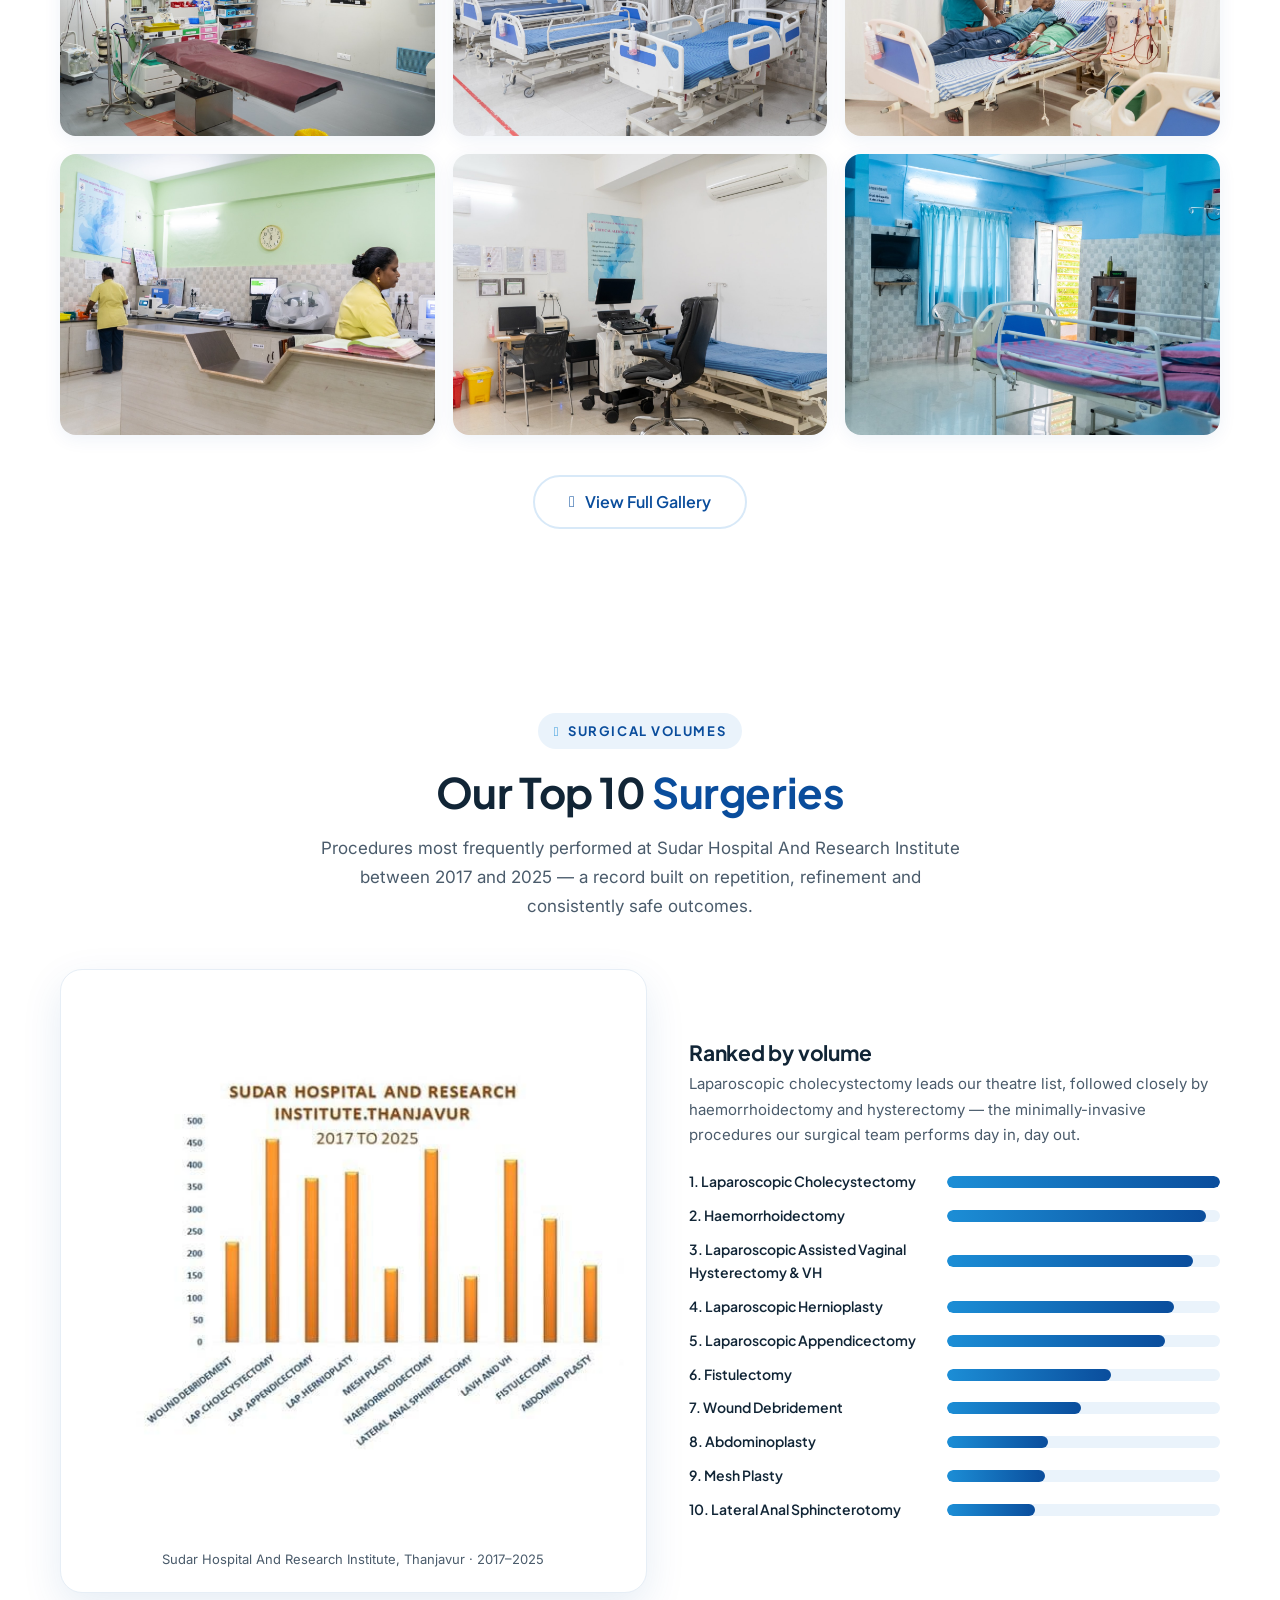
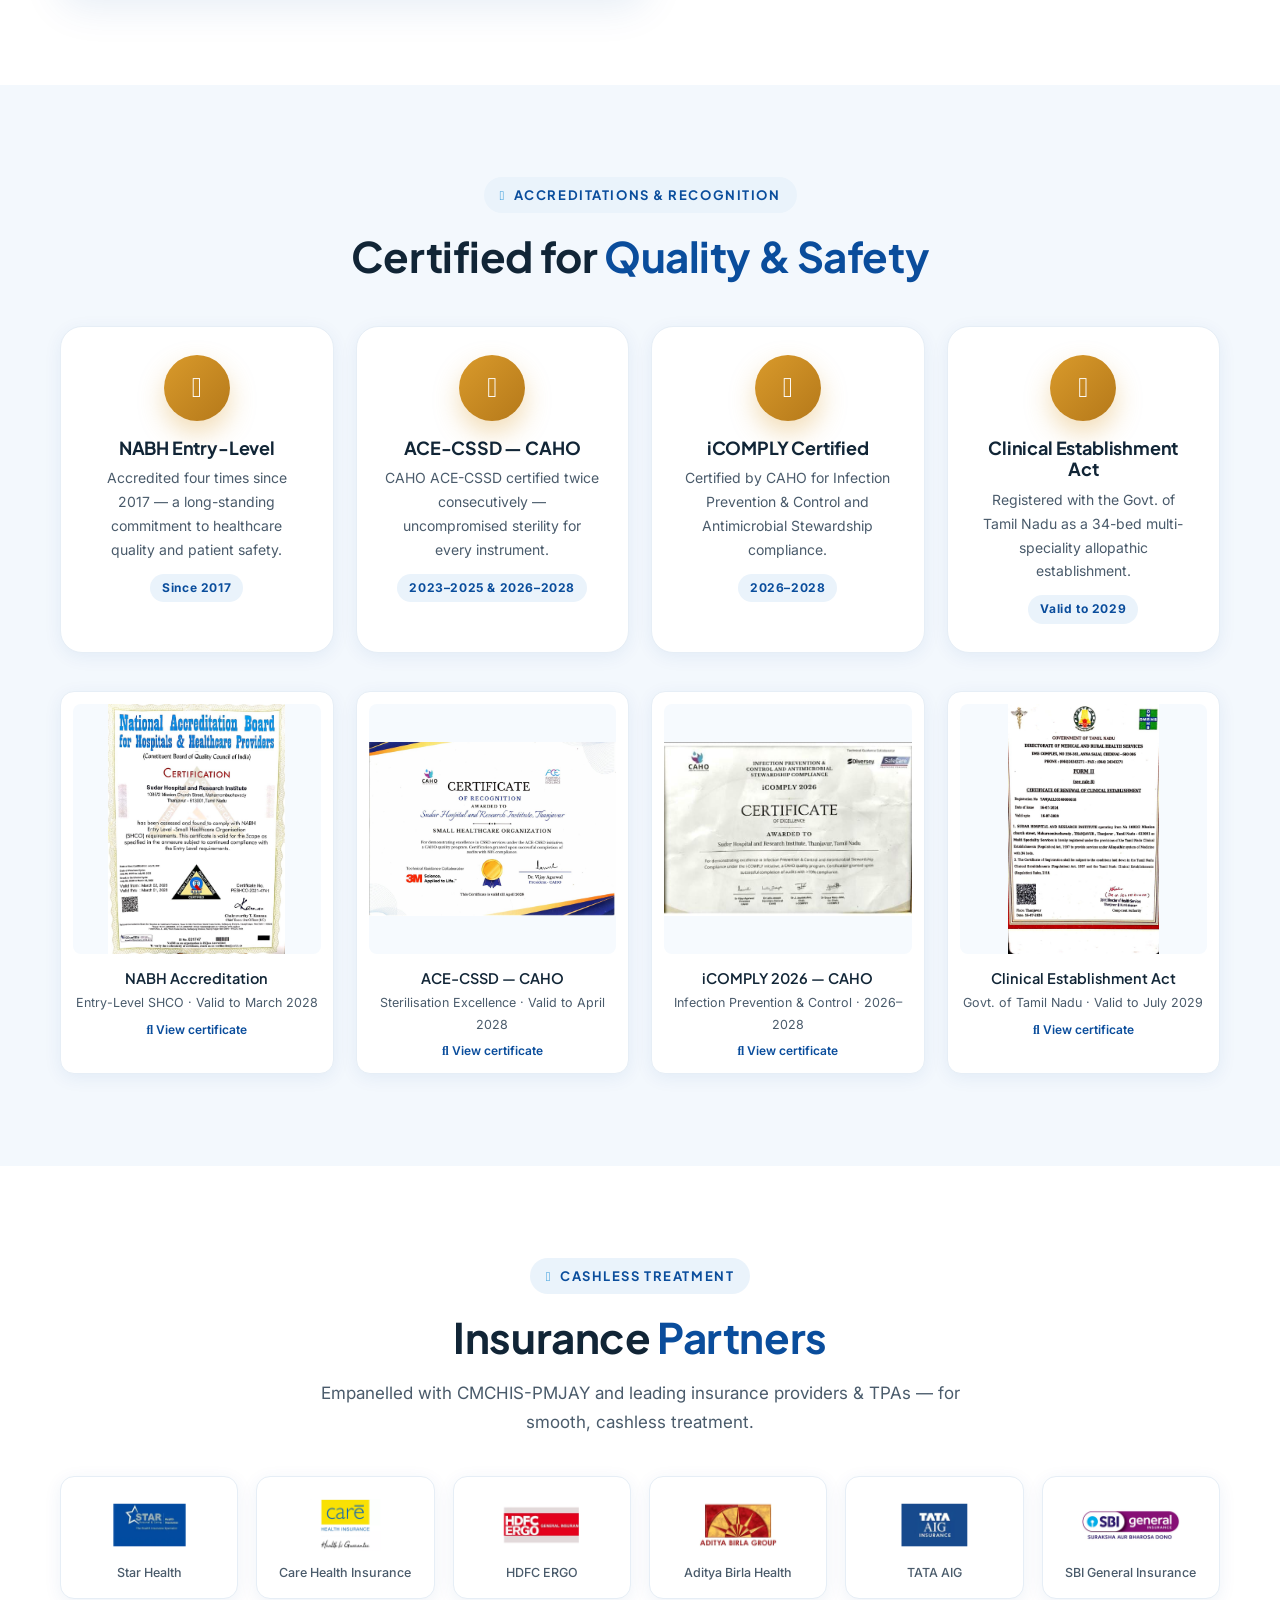
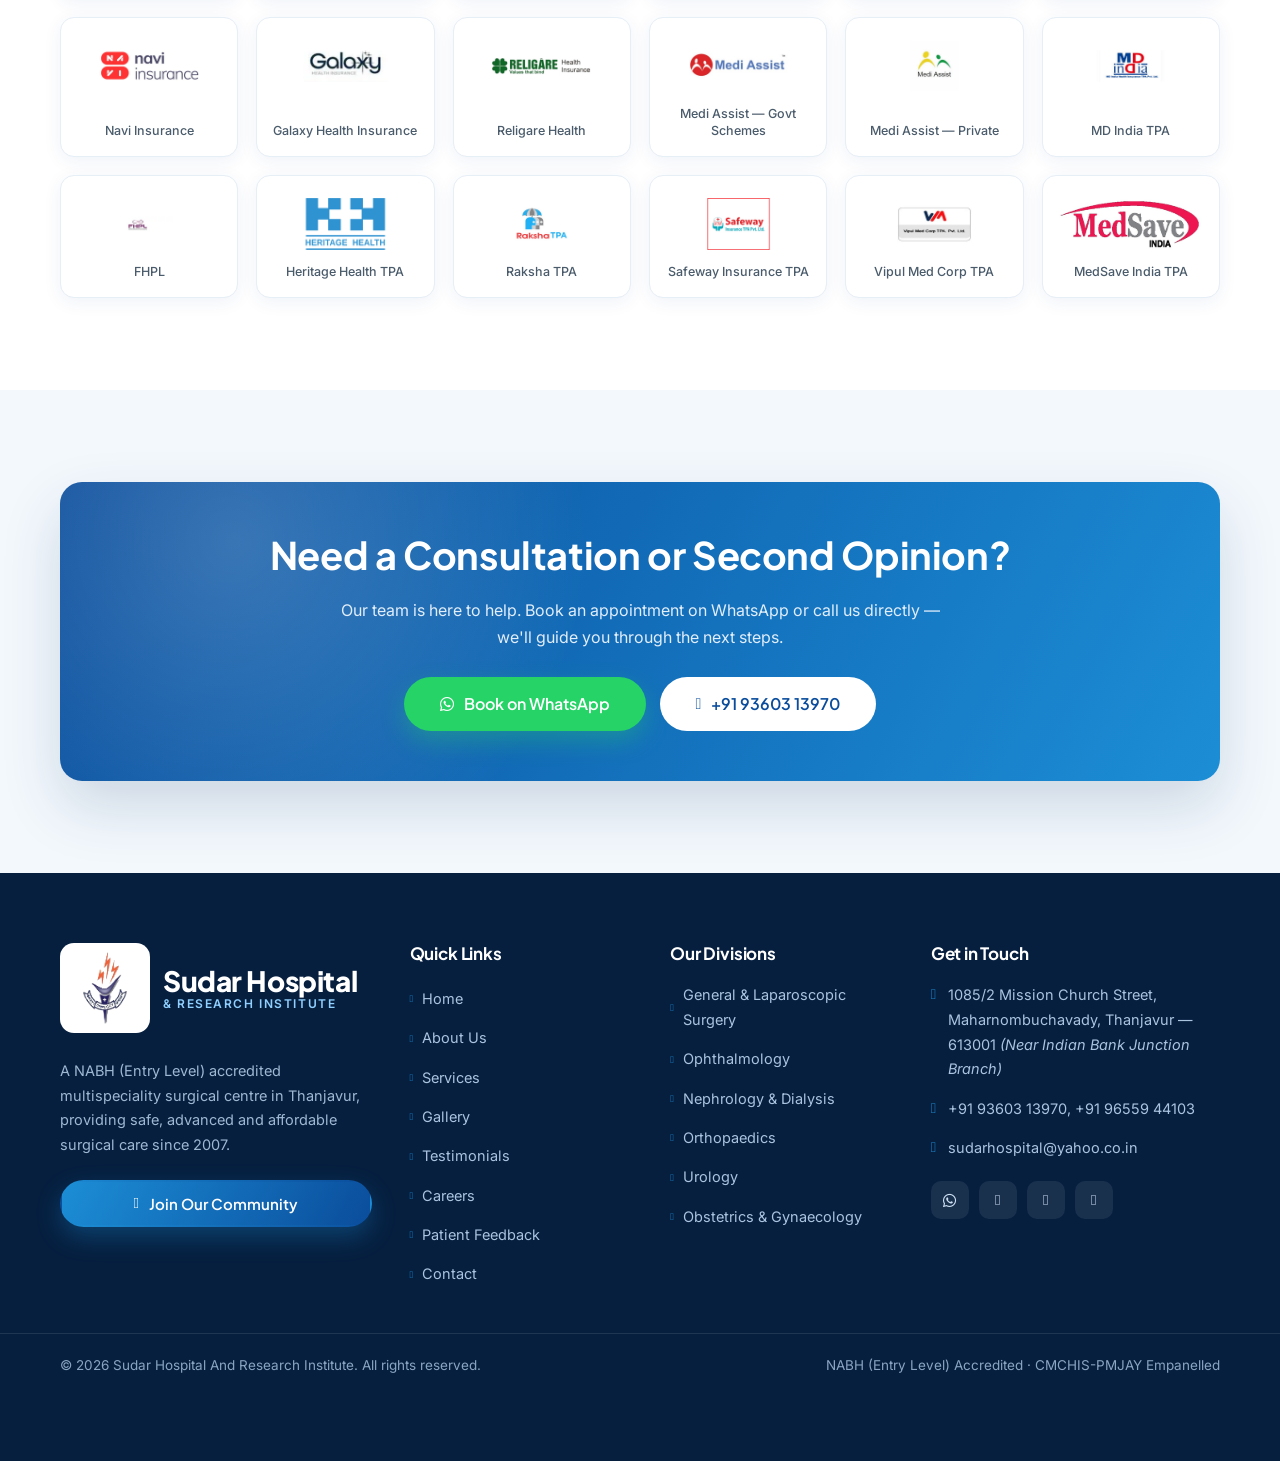
==== commit 209c549f: "commit" ====
--- a/index.html
+++ b/index.html
@@ -193,7 +193,7 @@
           <div class="sd-hero__badge2"><img src="assets/img/sudar/logo/nabh-badge.png" alt="NABH Entry Level Certified">
             NABH (Entry Level) Accredited</div>
           <div class="sd-hero__badge">
-            <span class="n">30+</span>
+            <span class="n">30</span>
             <span class="t">Years of<br>Surgical Excellence</span>
           </div>
         </div>
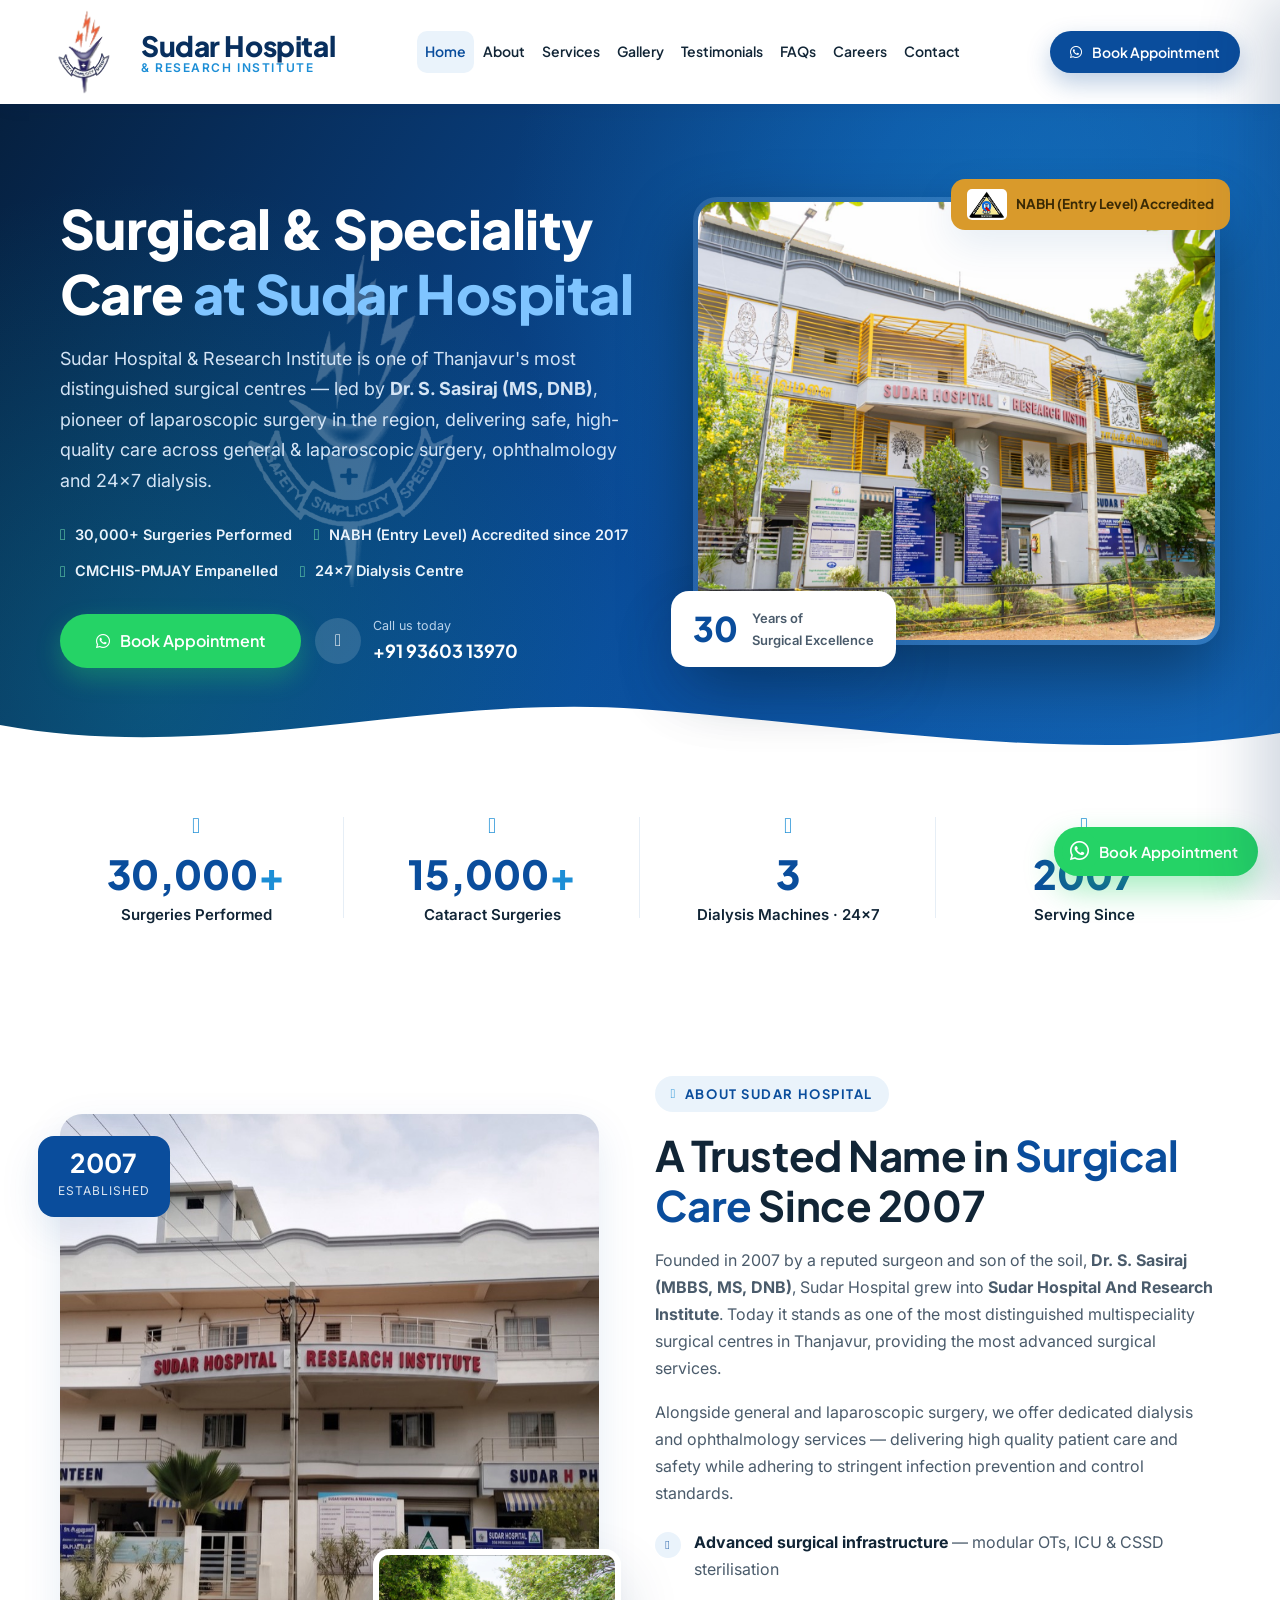
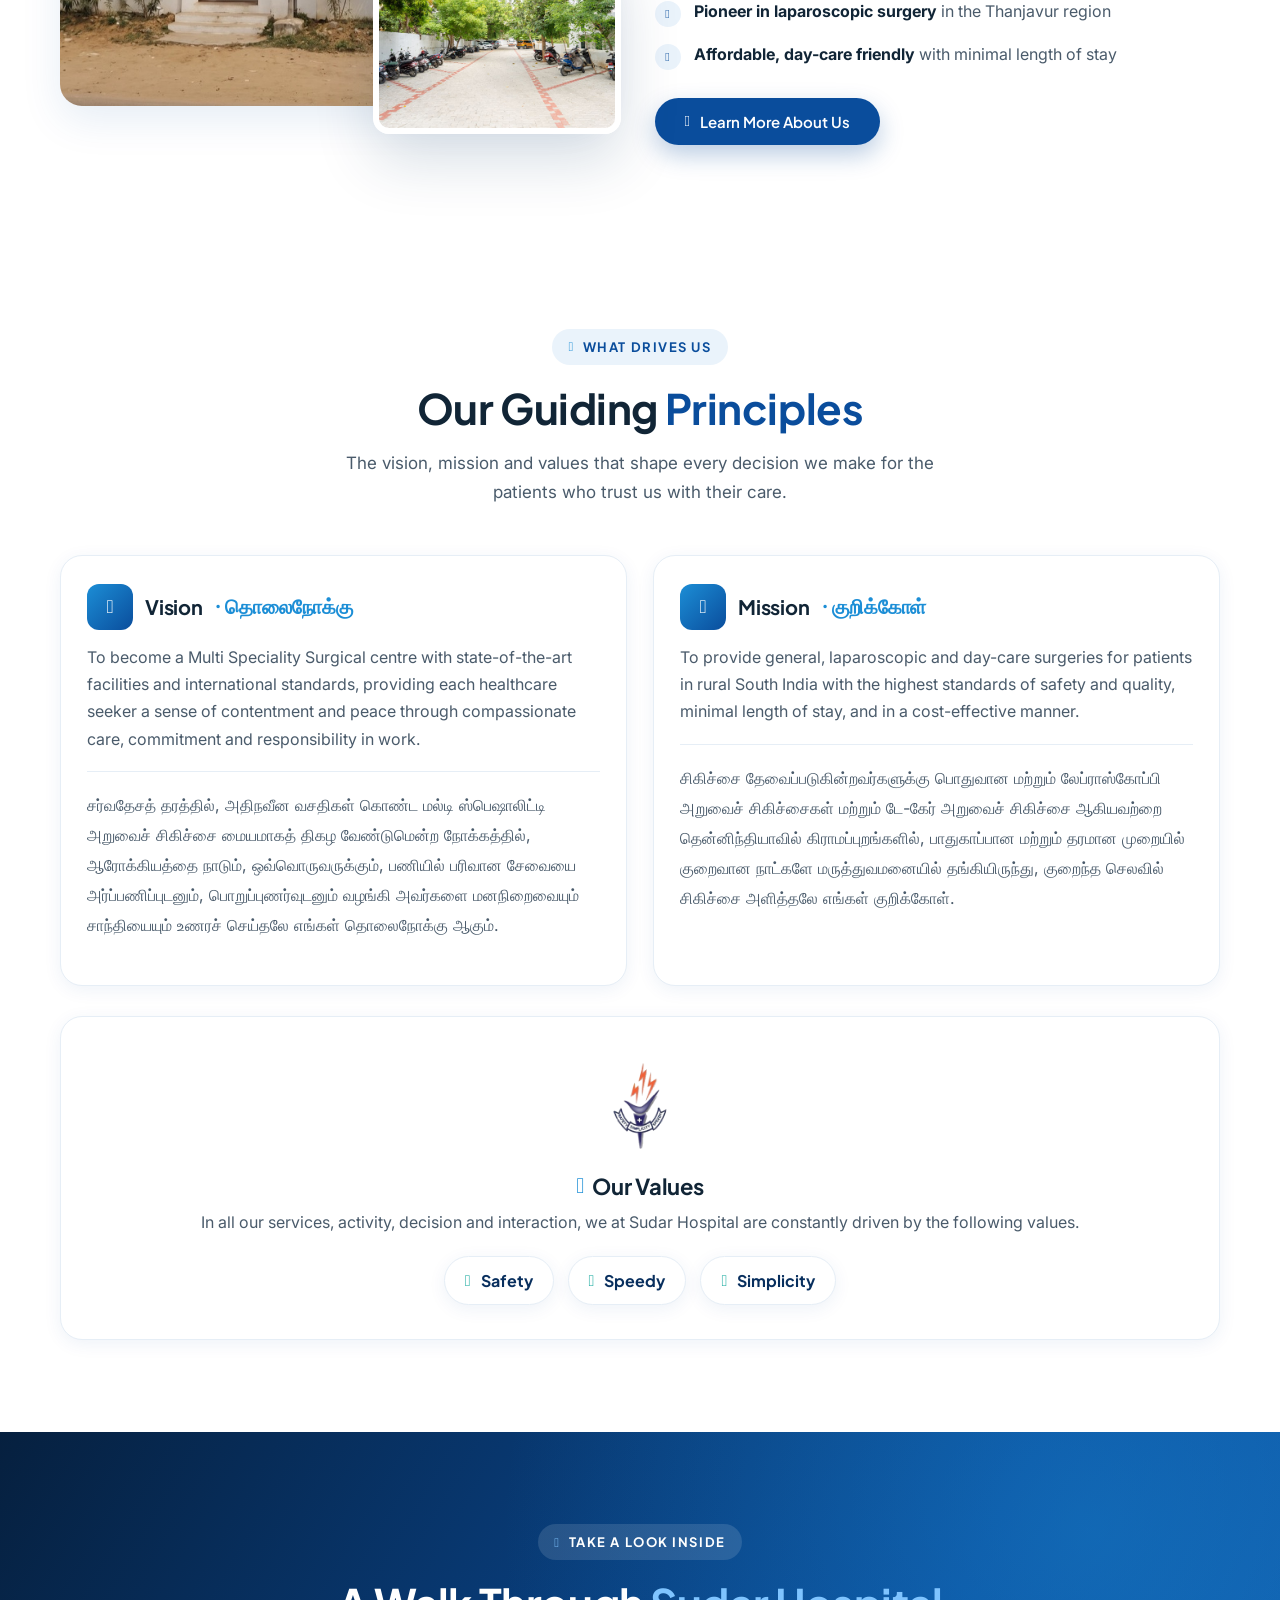
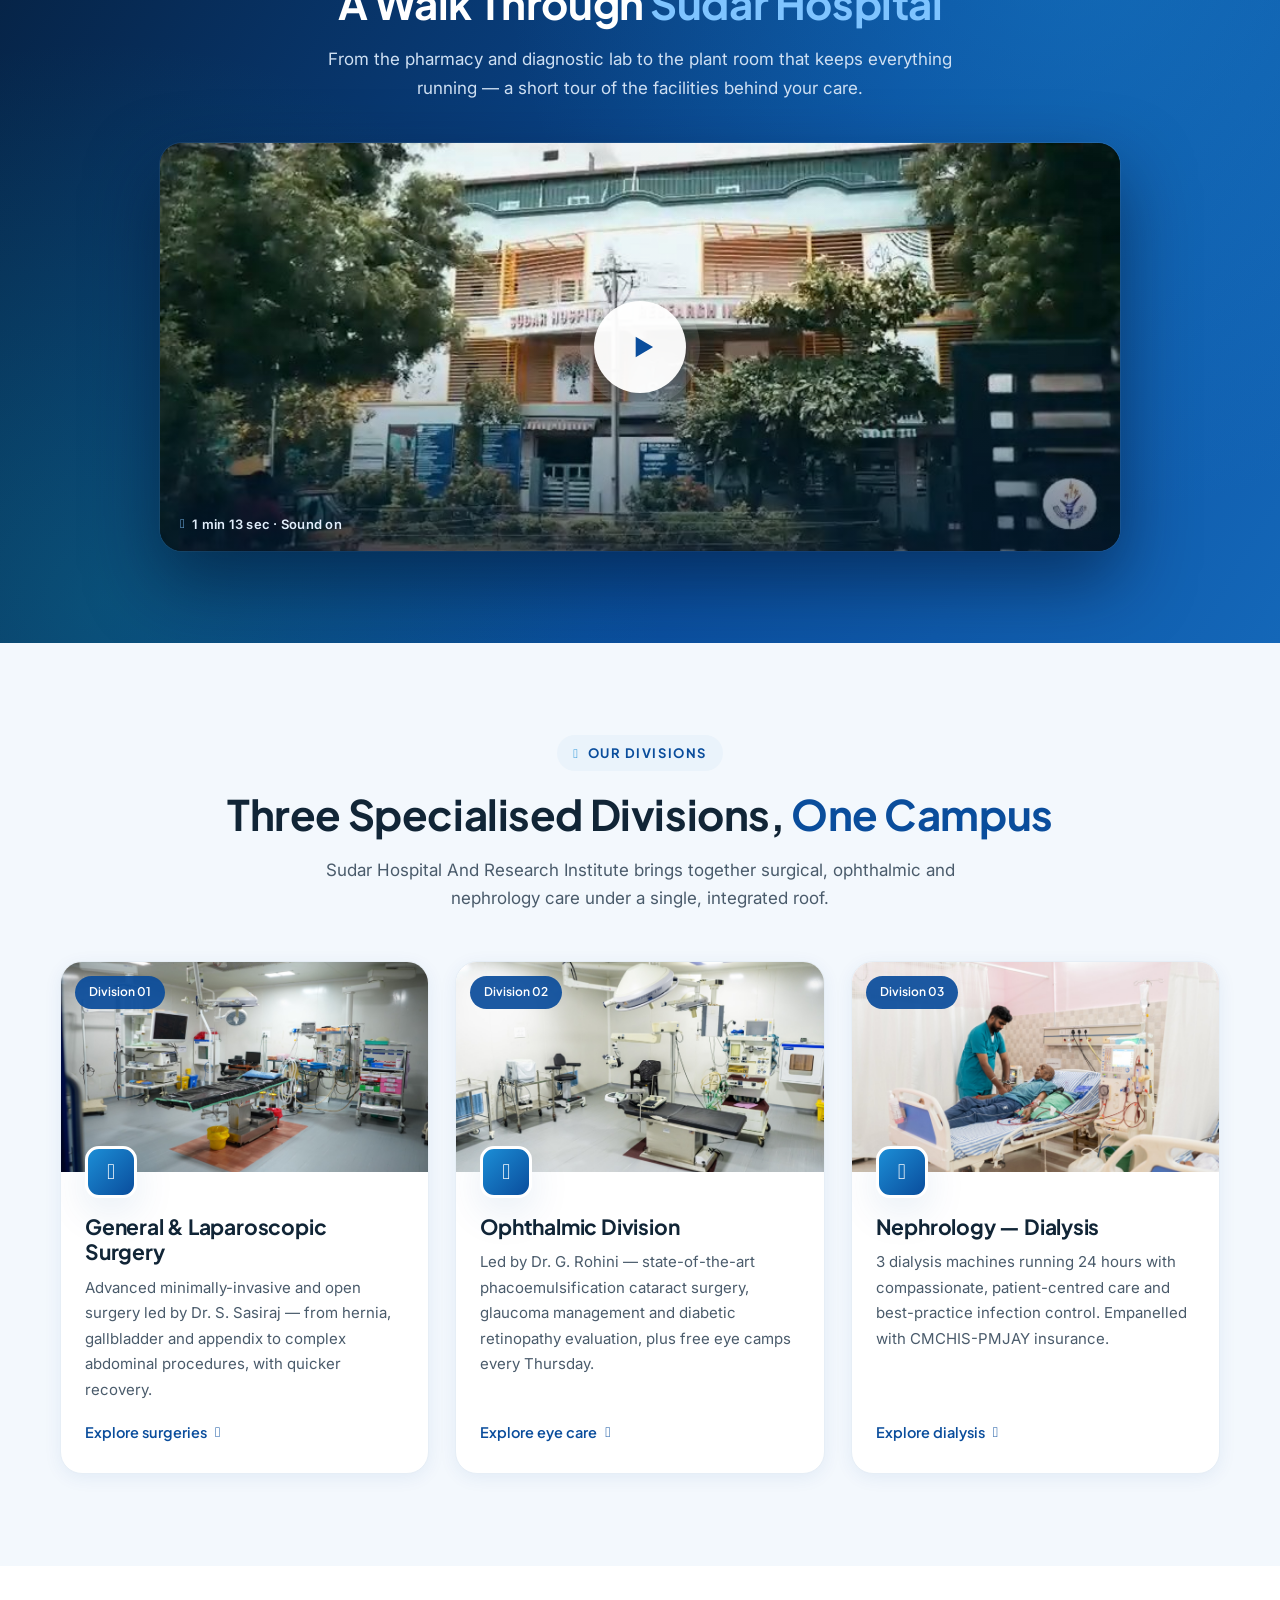
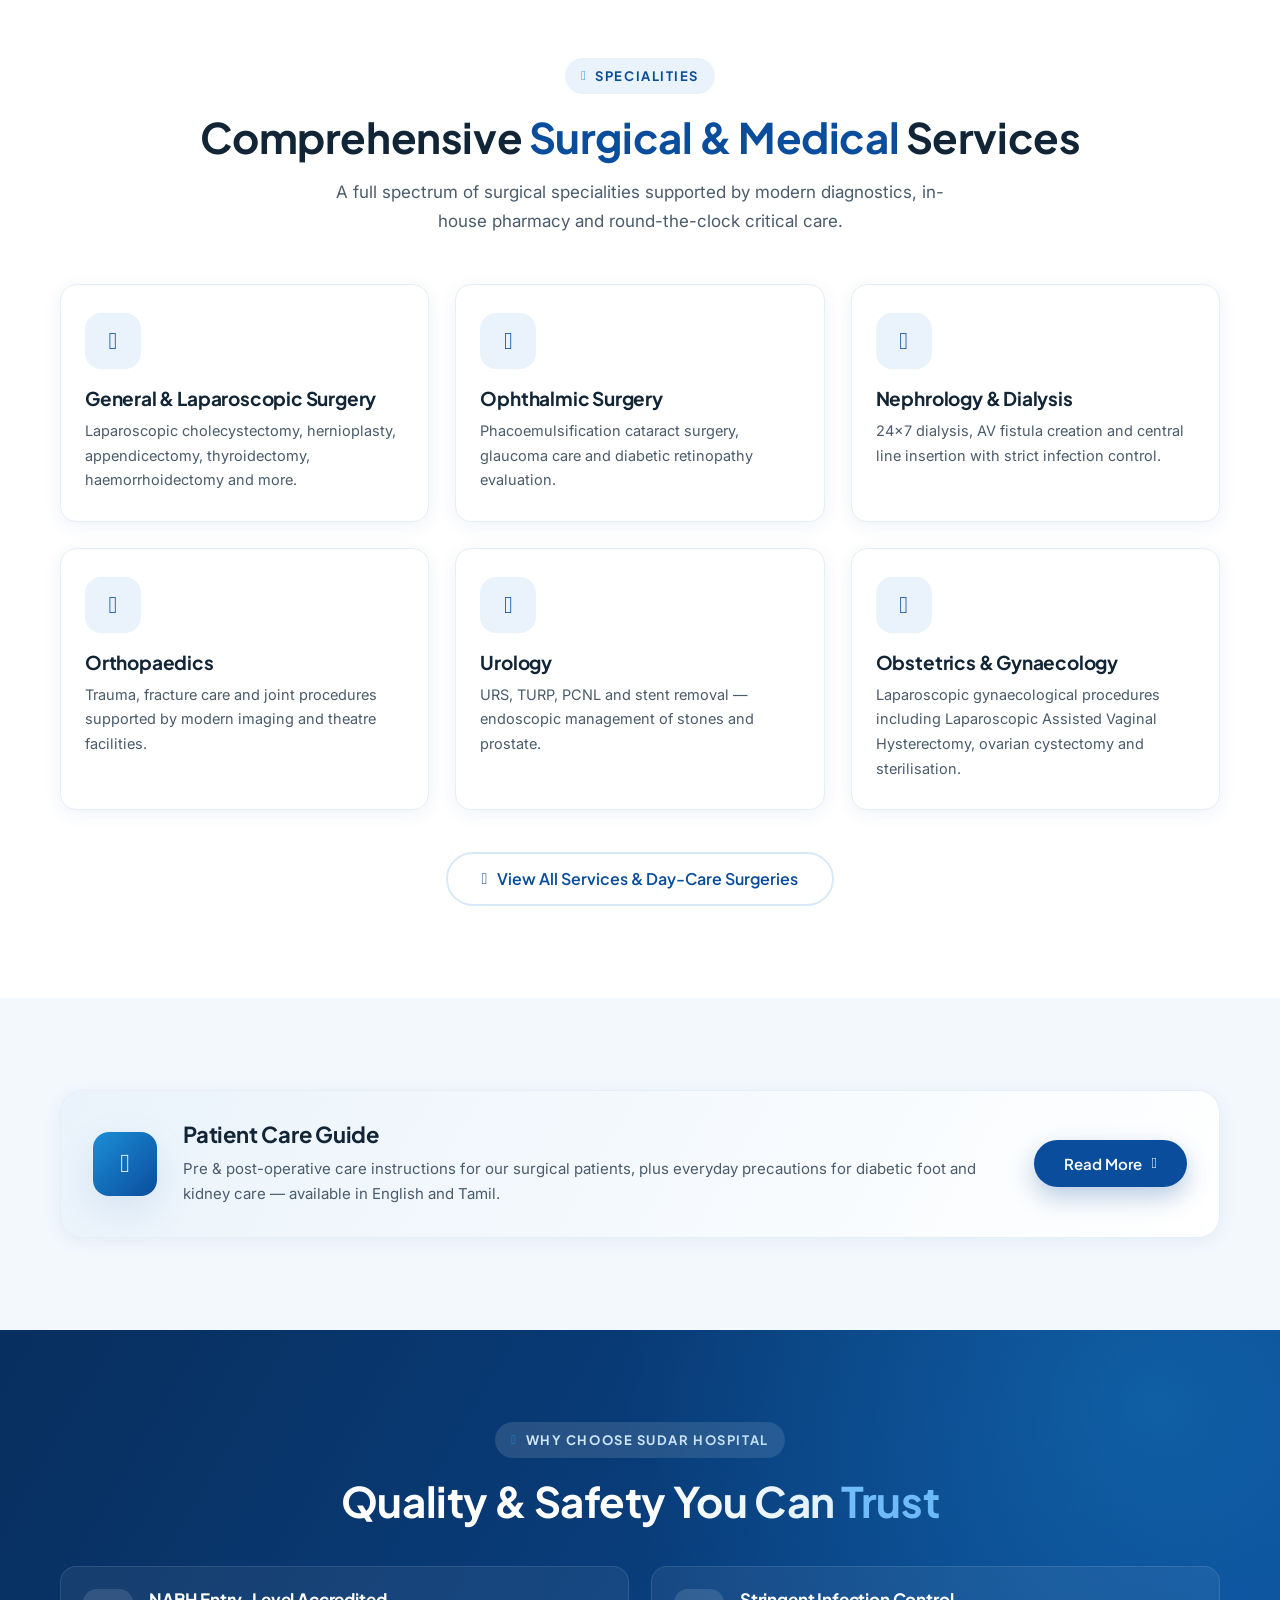
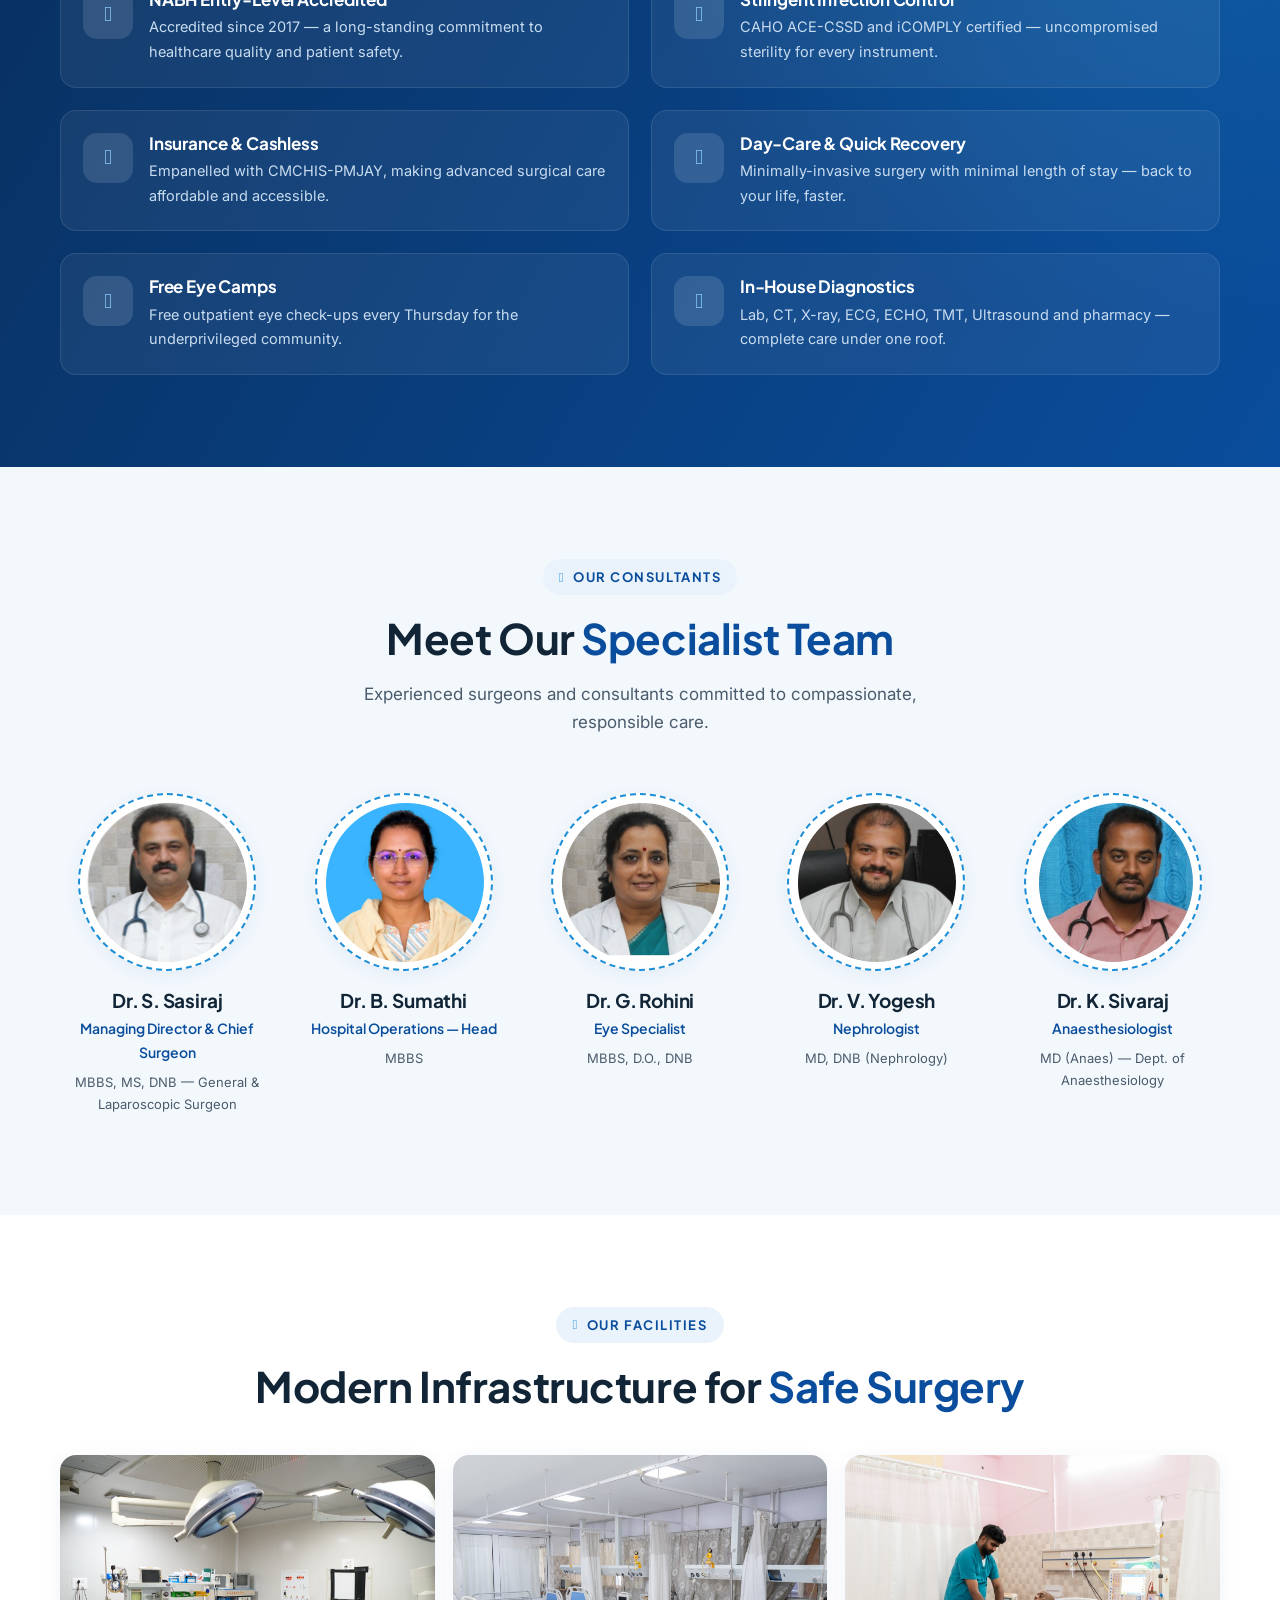
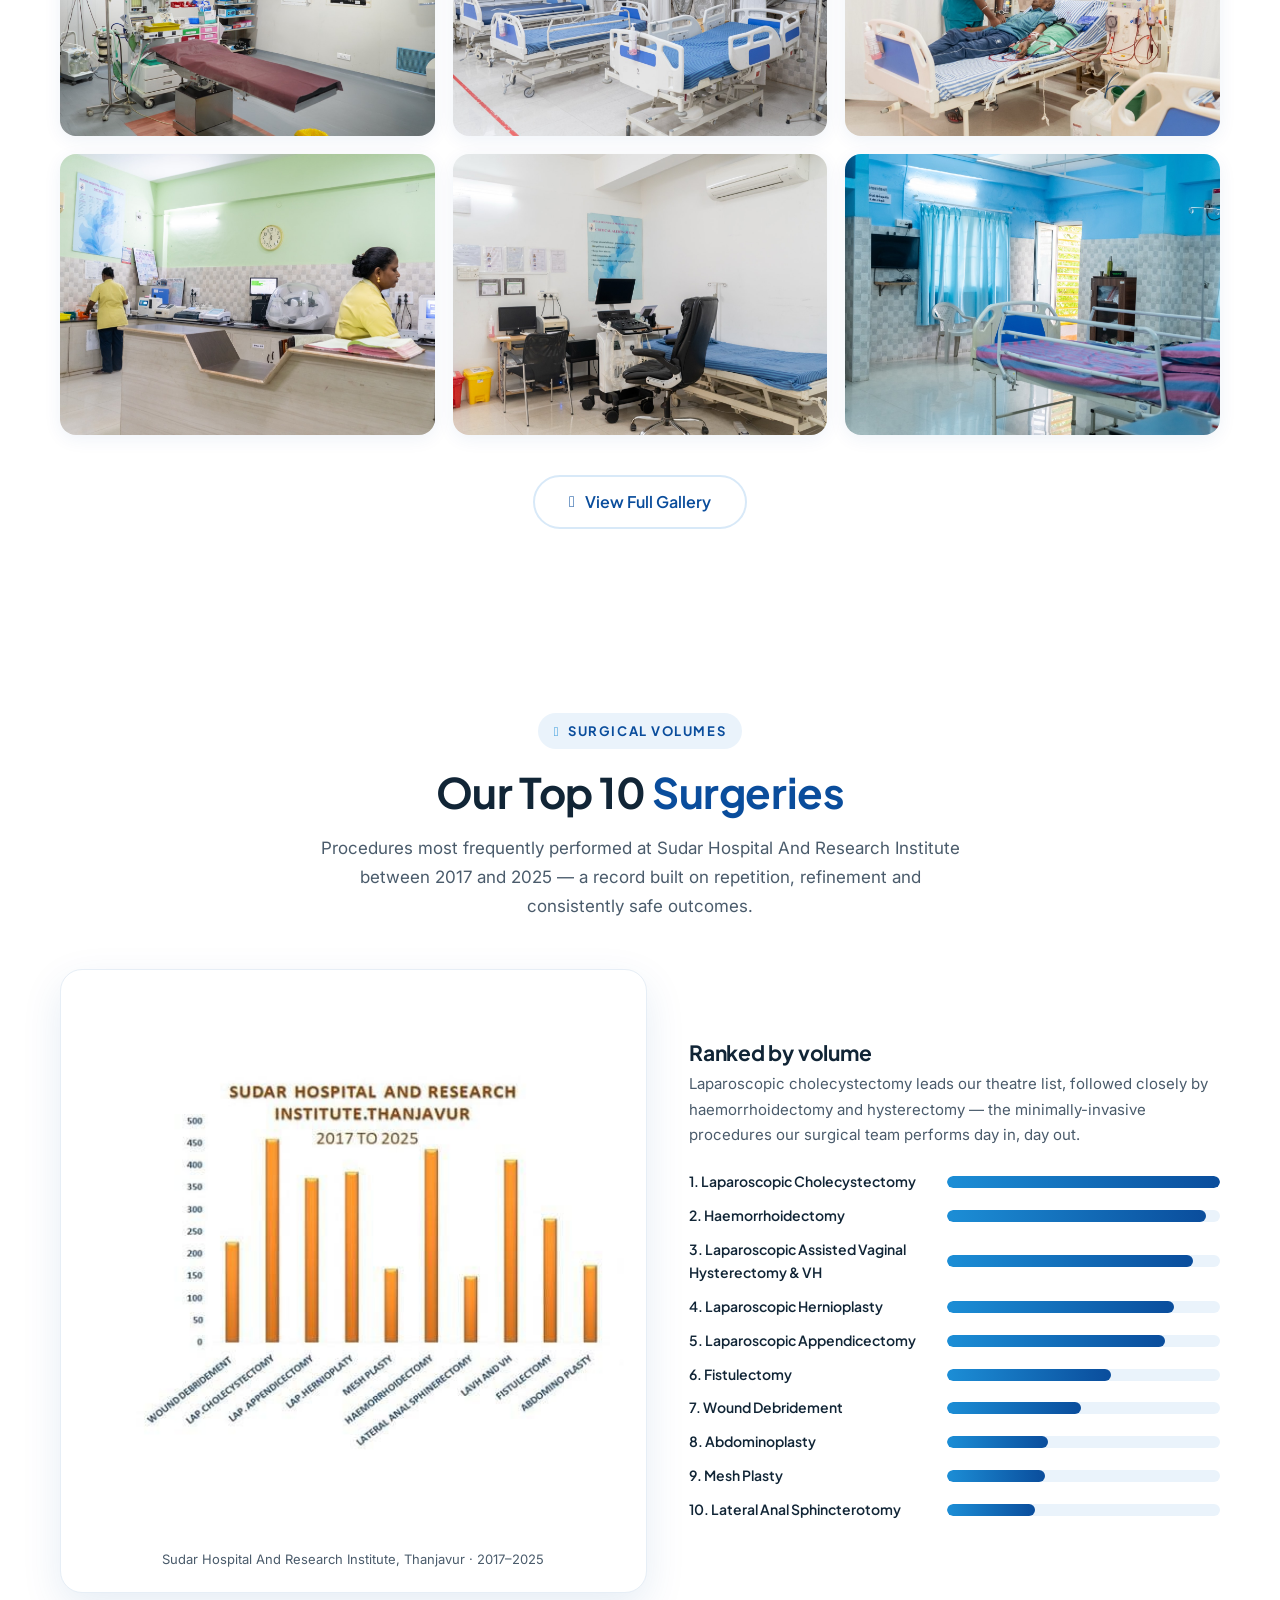
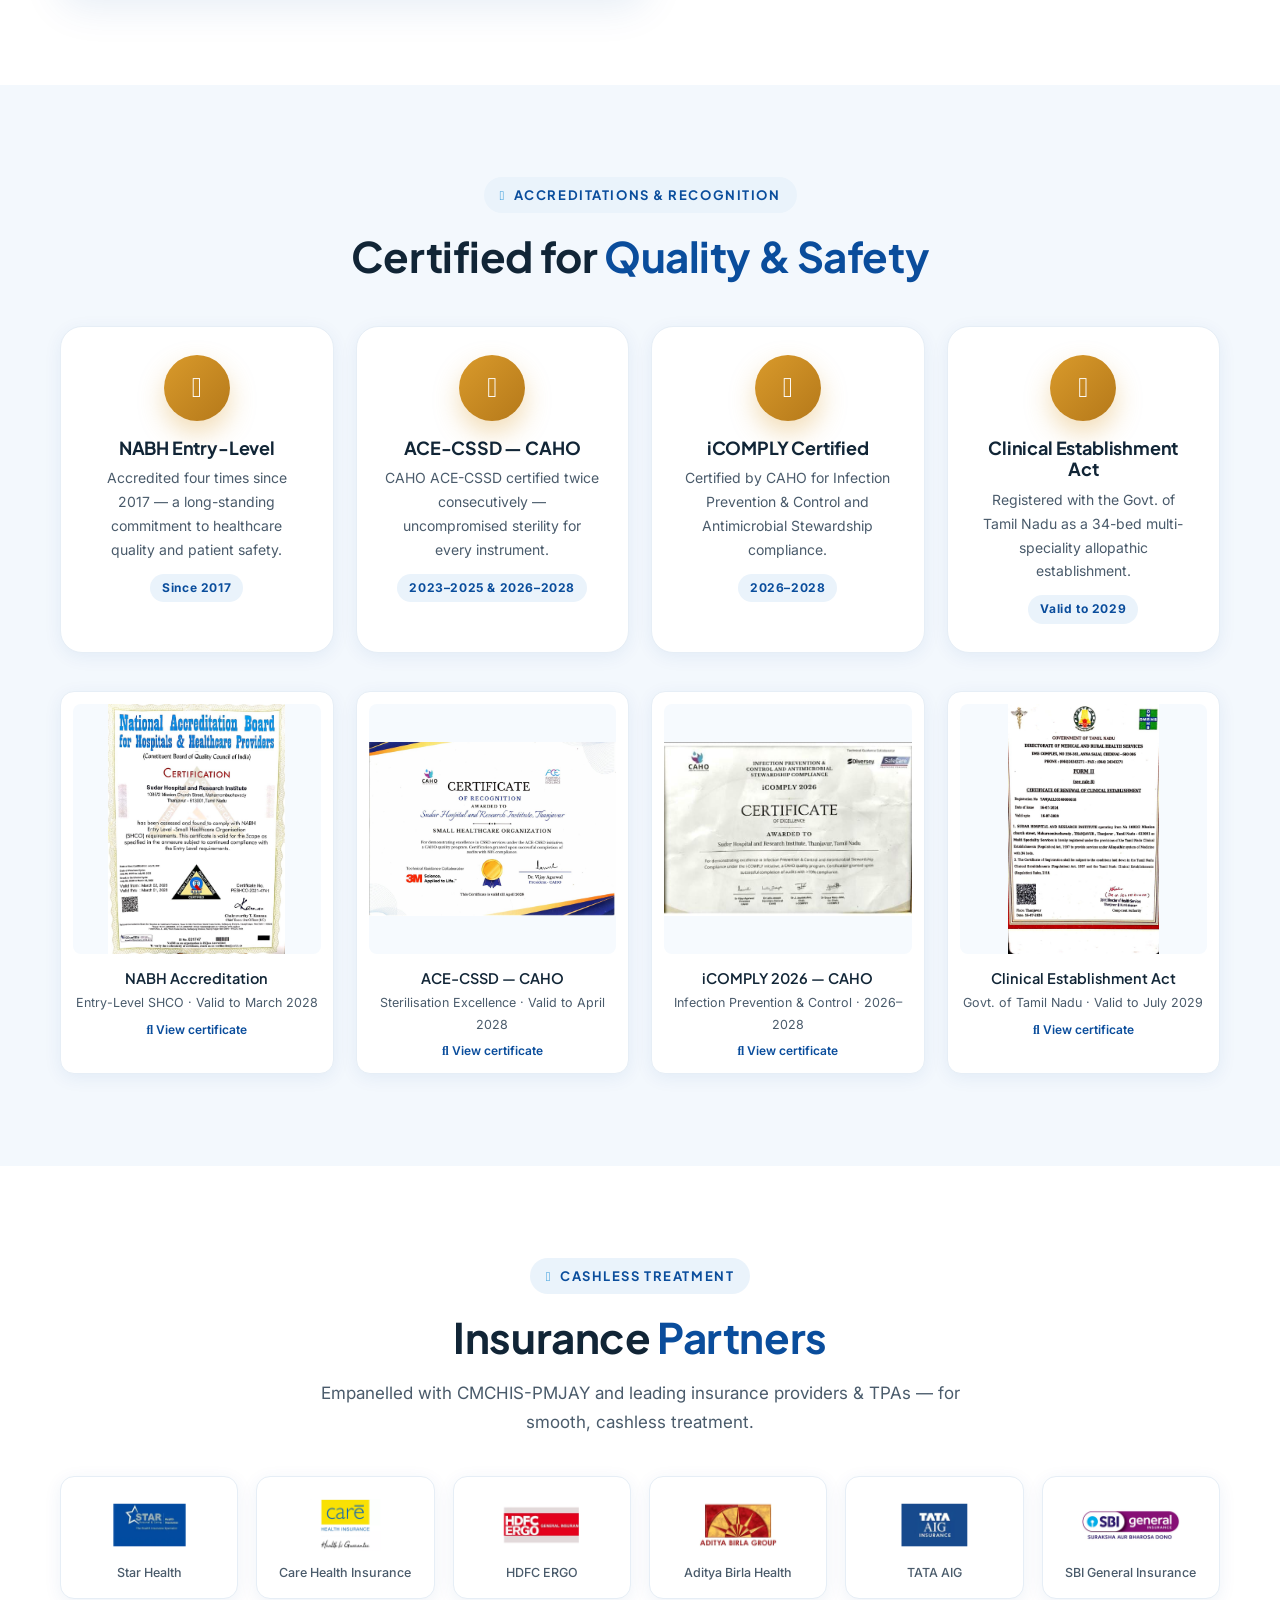
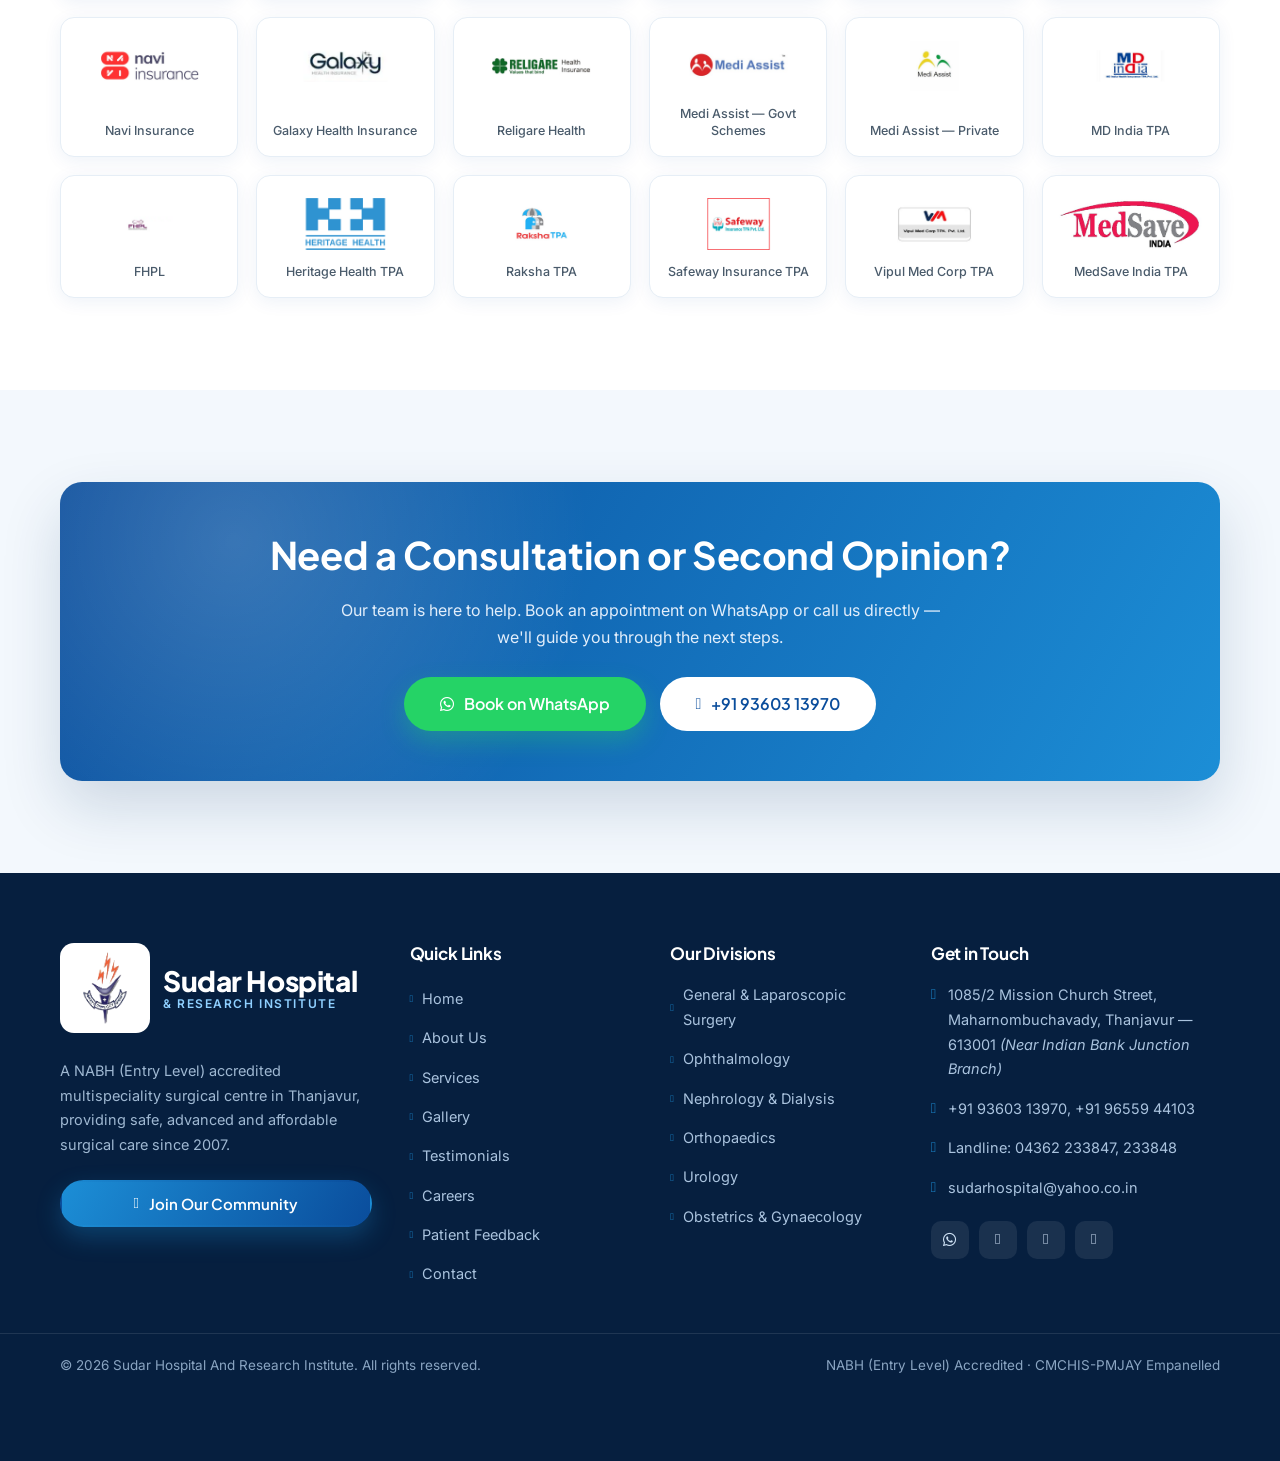
==== commit 584a1b6b: "commit" ====
--- a/index.html
+++ b/index.html
@@ -862,6 +862,7 @@
                 Thanjavur — 613001 <em>(Near Indian Bank Junction Branch)</em></span></li>
             <li><i class="fa-solid fa-phone"></i> <span><a href="tel:+919360313970">+91 93603 13970</a>, <a
                   href="tel:+919655944103">+91 96559 44103</a></span></li>
+            <li><i class="fa-solid fa-phone-volume"></i> <span>Landline: <a href="tel:+914362233847">04362 233847</a>, <a href="tel:+914362233848">233848</a></span></li>
             <li><i class="fa-solid fa-envelope"></i> <span><a
                   href="mailto:sudarhospital@yahoo.co.in">sudarhospital@yahoo.co.in</a></span></li>
           </ul>
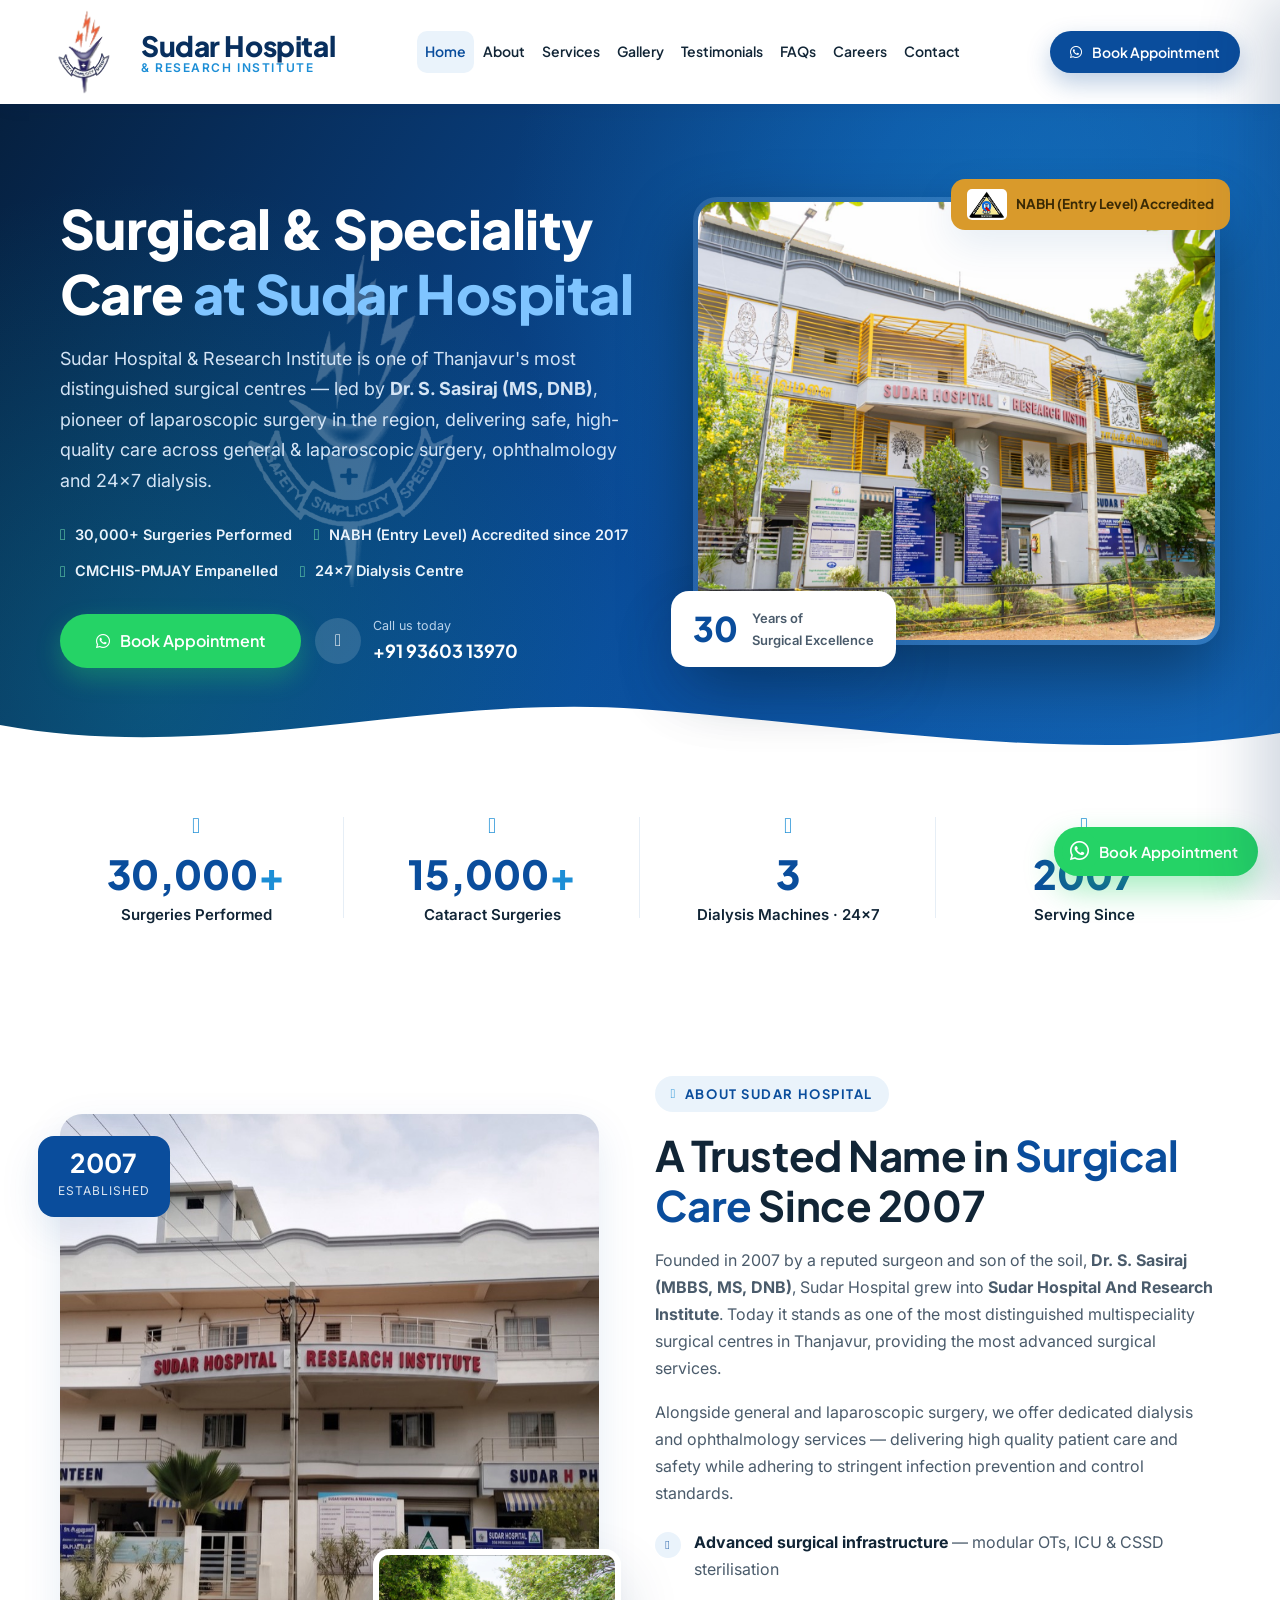
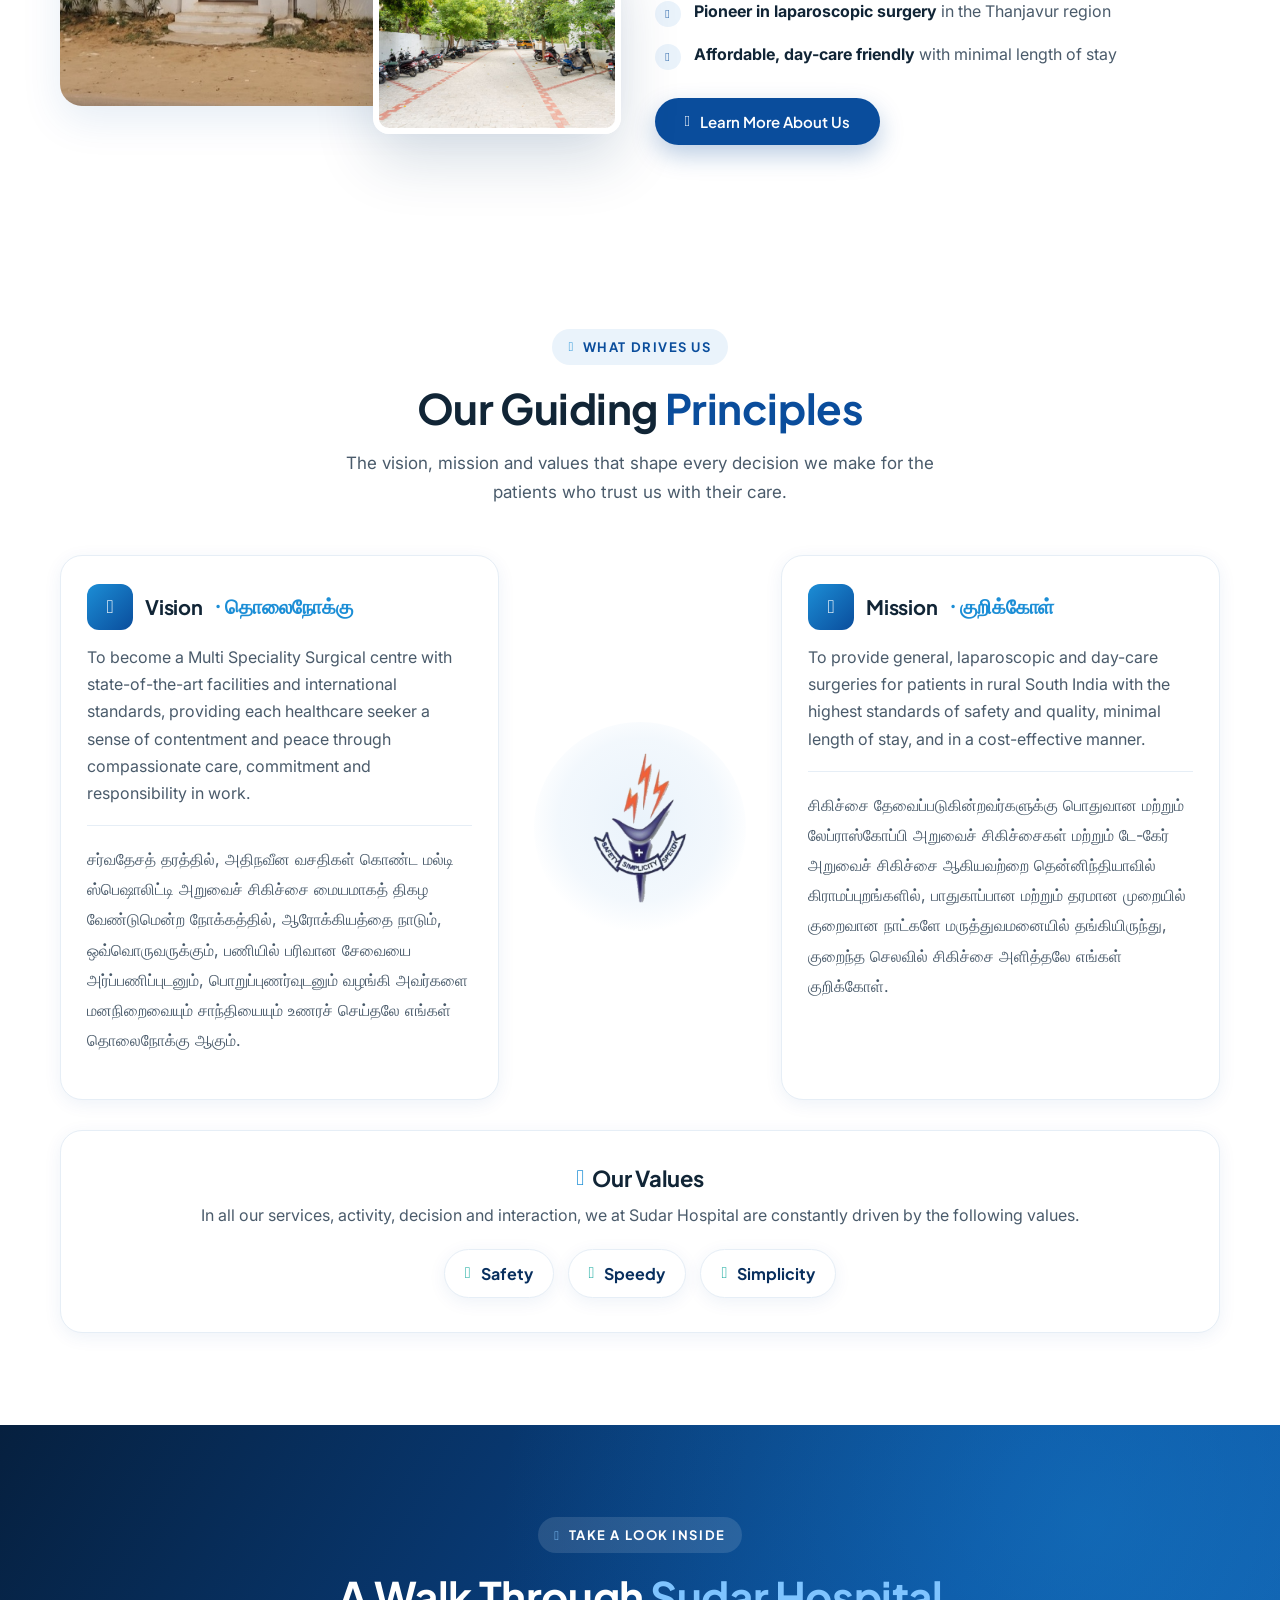
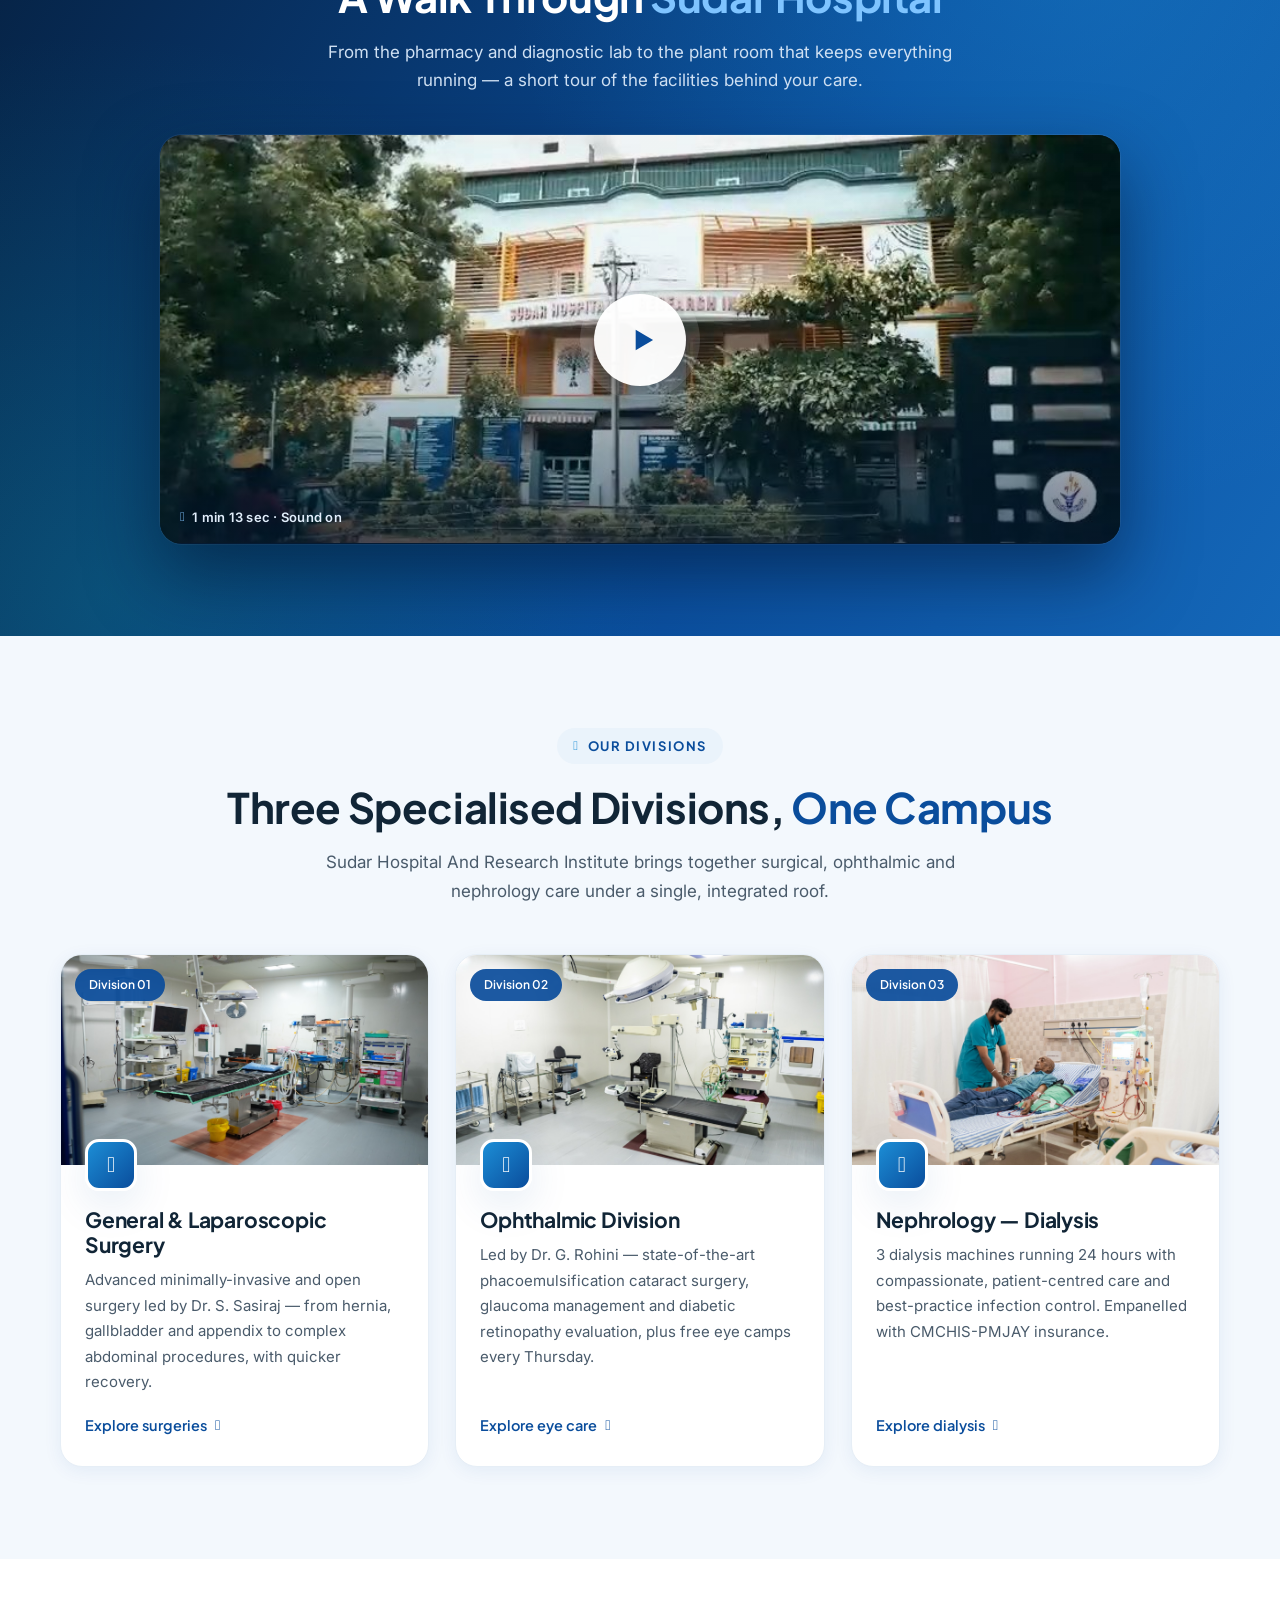
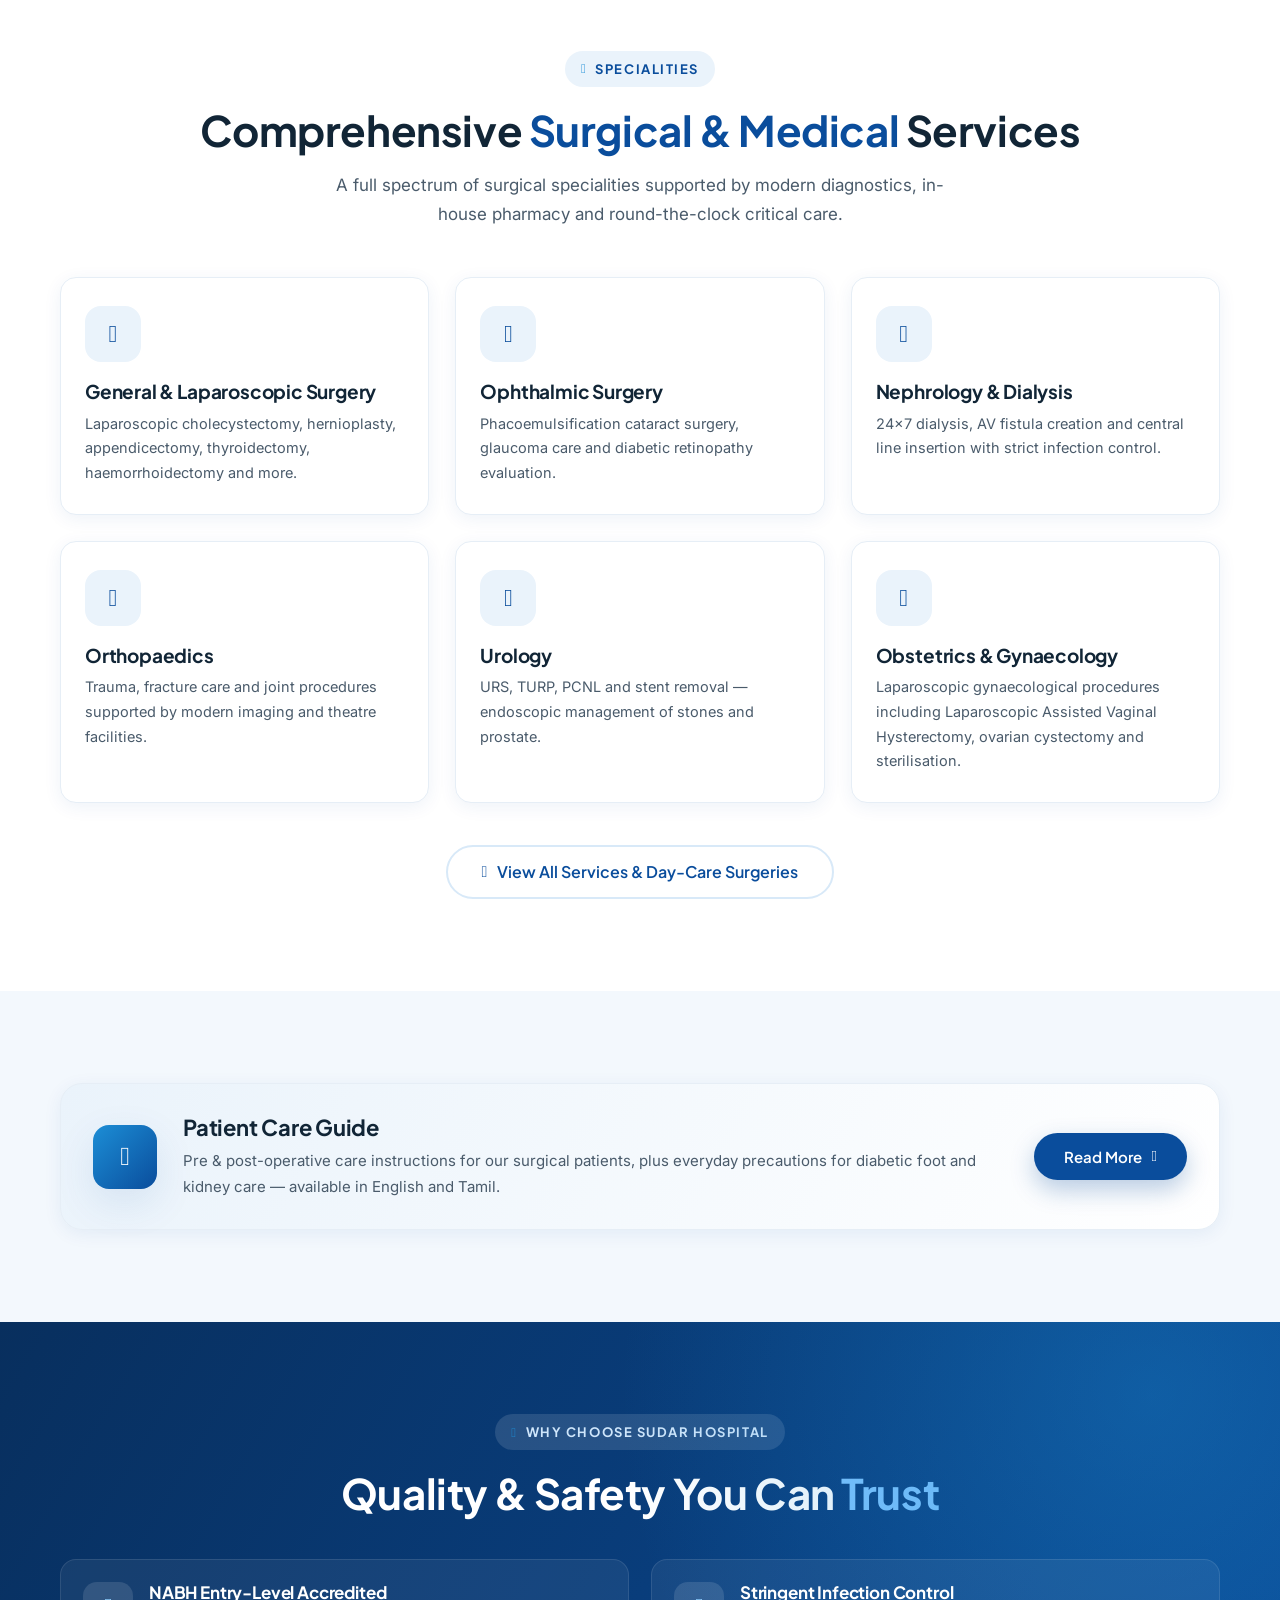
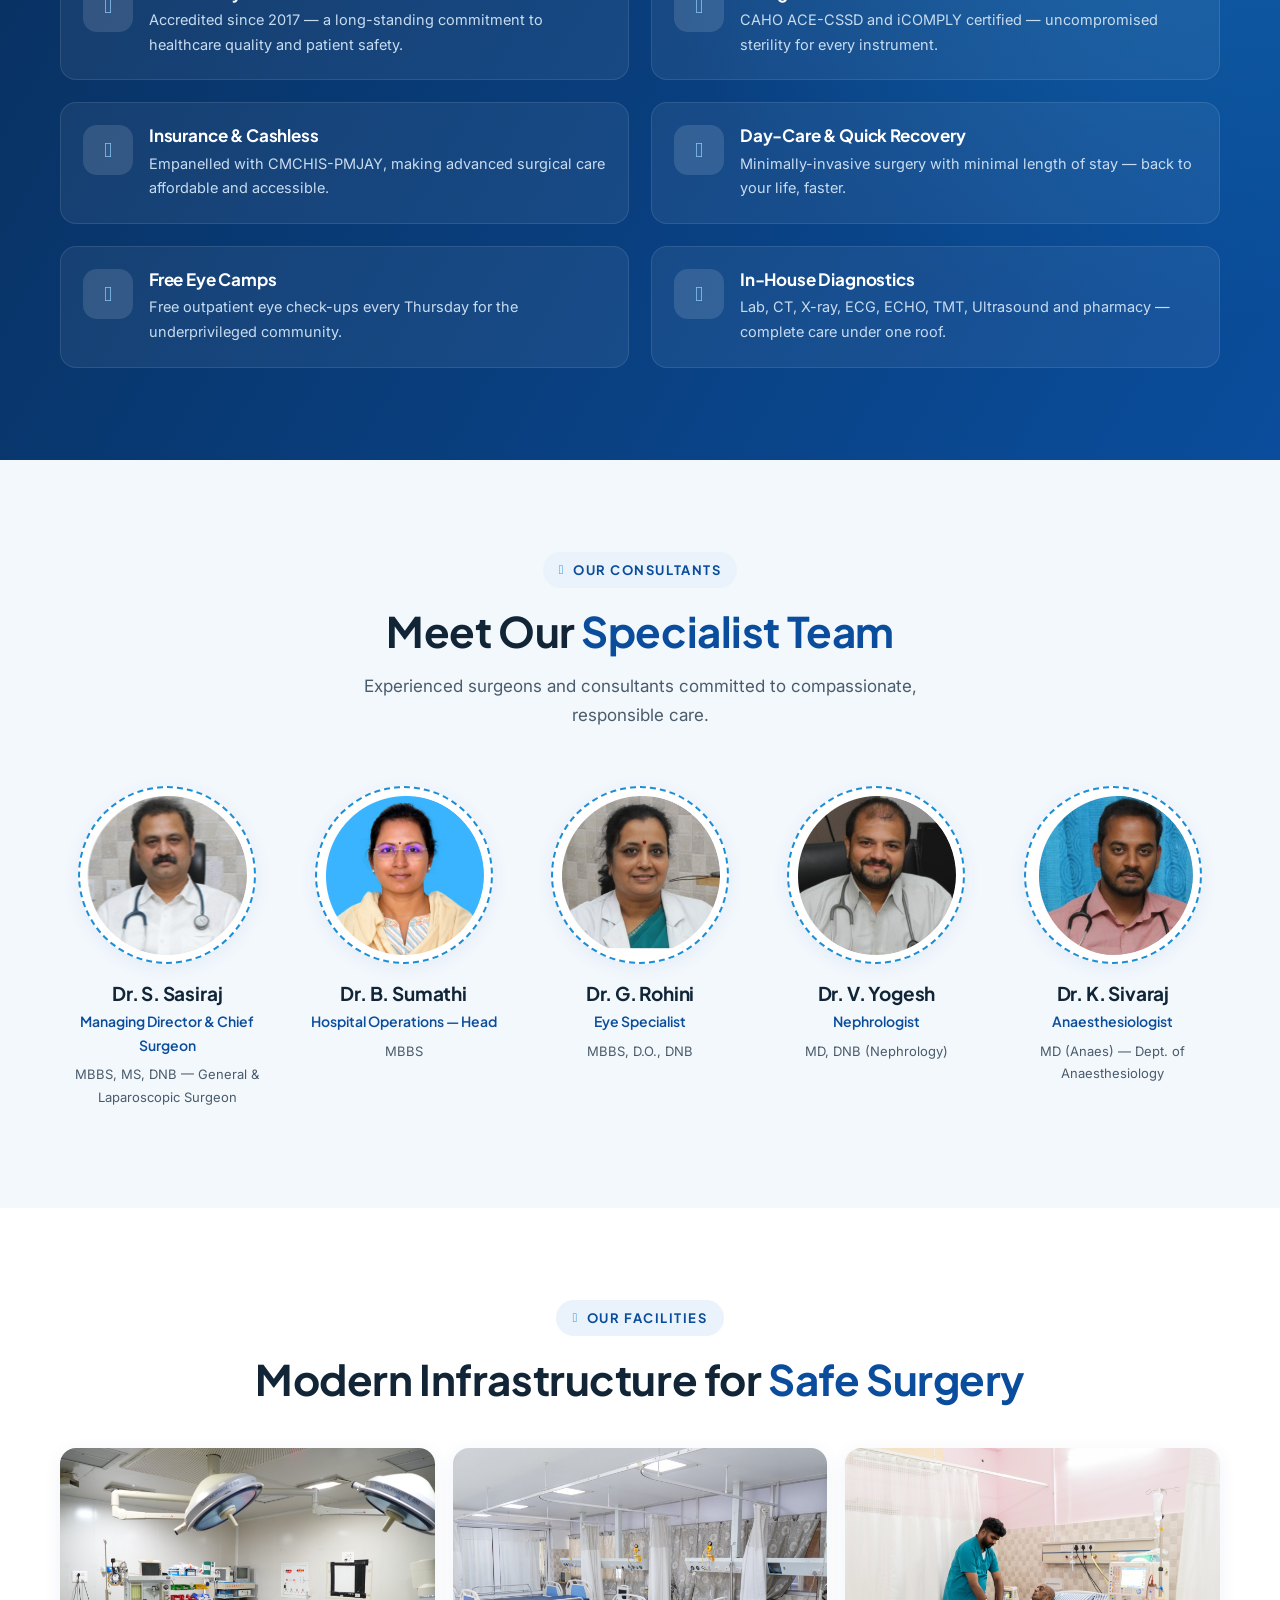
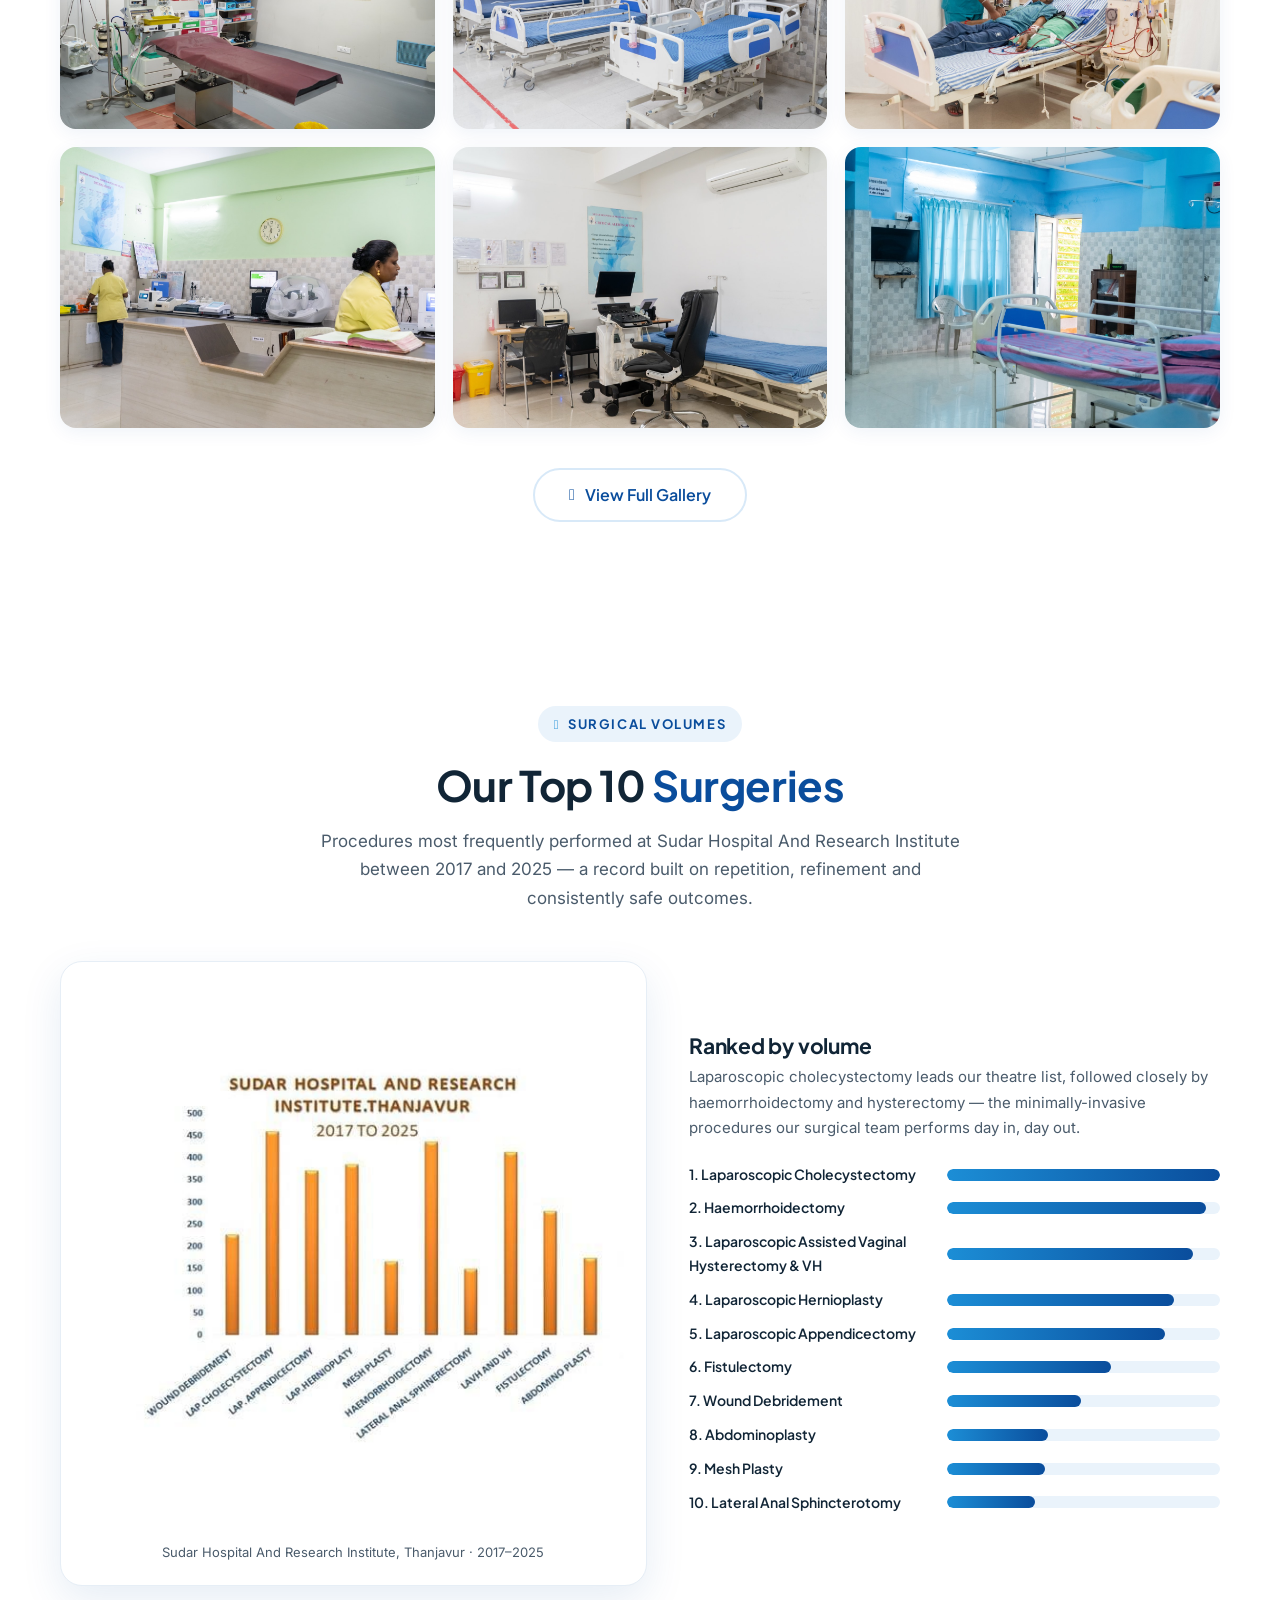
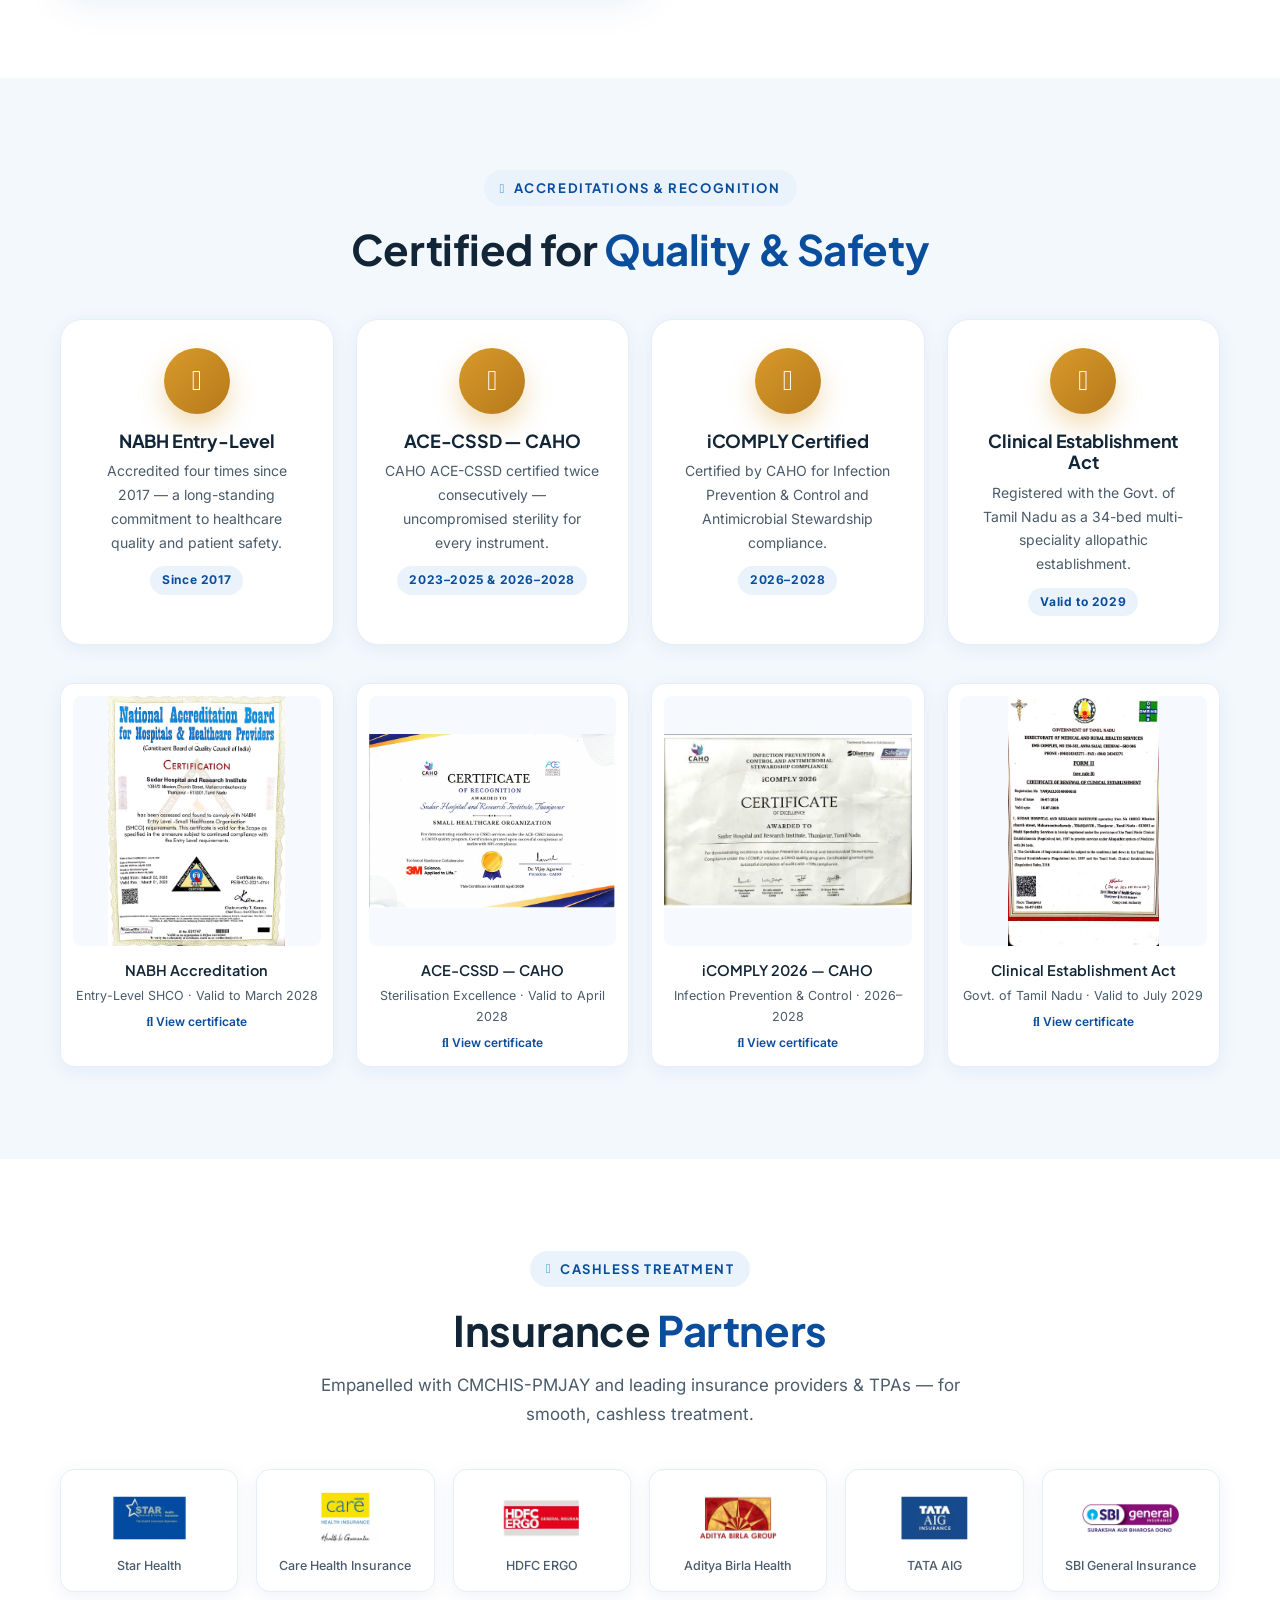
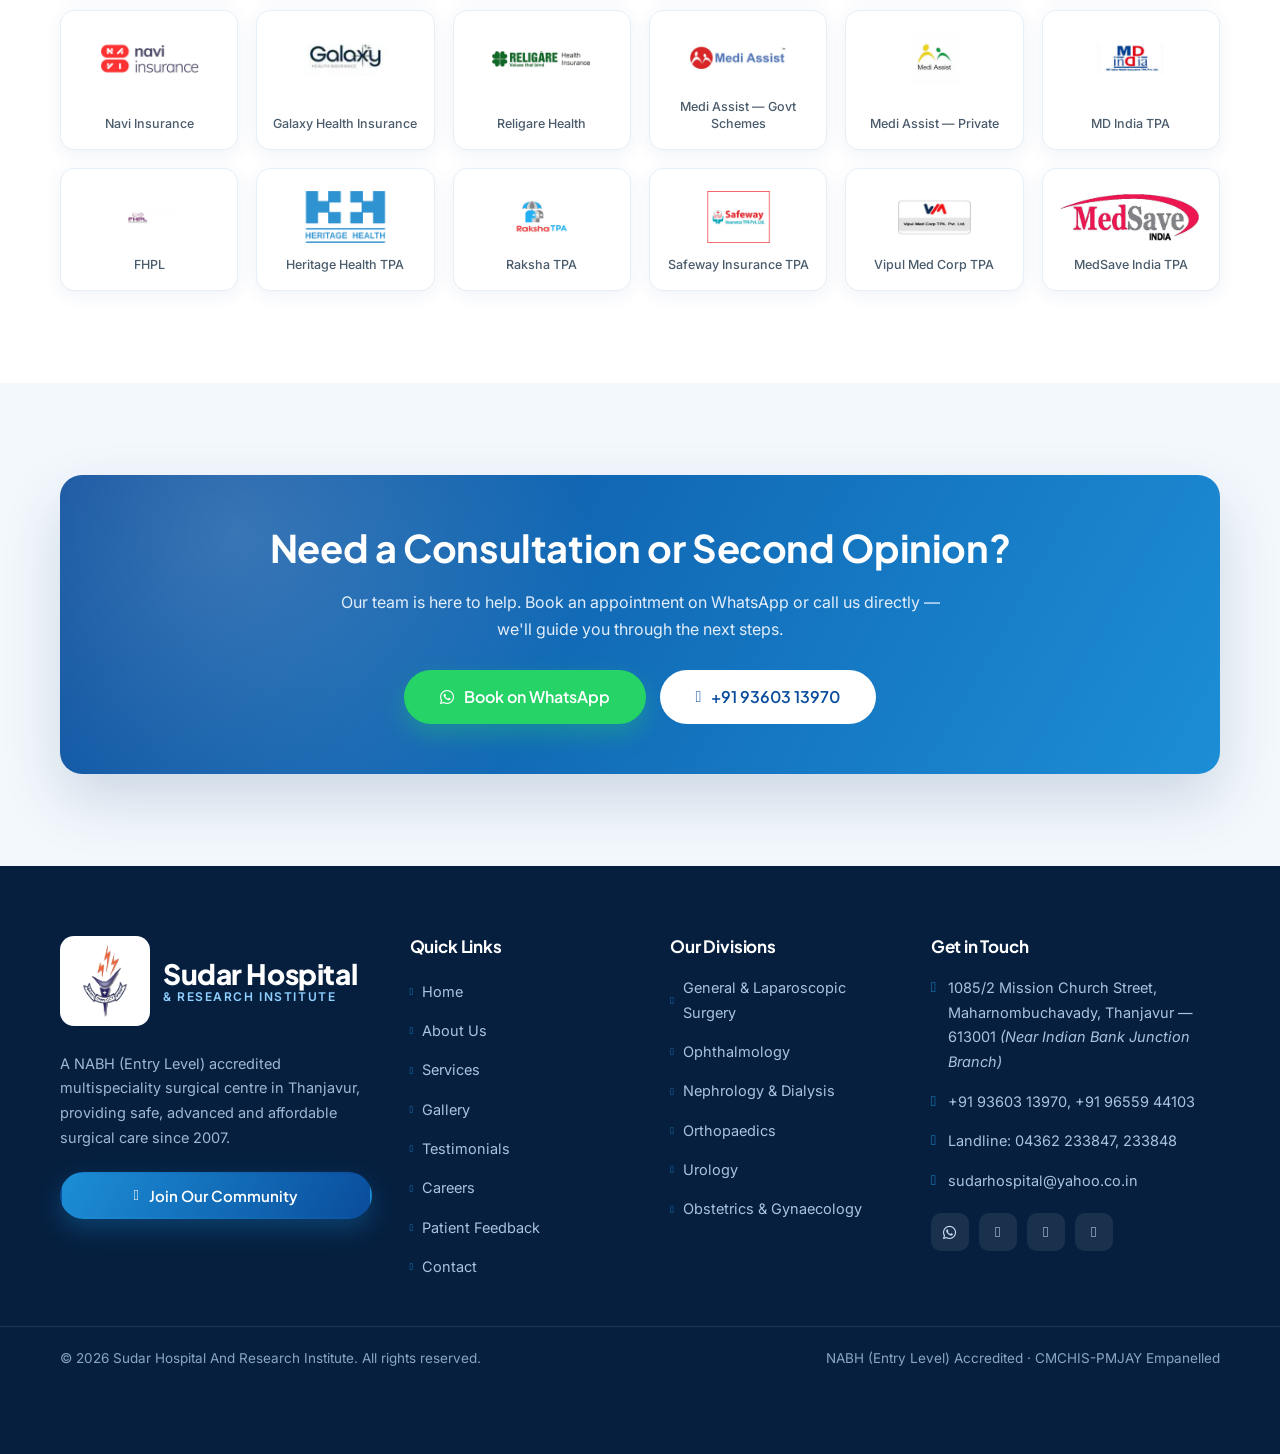
==== commit eece7bf0: "commit" ====
--- a/index.html
+++ b/index.html
@@ -293,6 +293,10 @@
             சிகிச்சை மையமாகத் திகழ வேண்டுமென்ற நோக்கத்தில், ஆரோக்கியத்தை நாடும், ஒவ்வொருவருக்கும், பணியில் பரிவான சேவையை
             அர்ப்பணிப்புடனும், பொறுப்புணர்வுடனும் வழங்கி அவர்களை மனநிறைவையும் சாந்தியையும் உணரச் செய்தலே எங்கள்
             தொலைநோக்கு ஆகும்.</p>
+        </div>
+        <div class="sd-principles__mark" data-aos="zoom-in" data-aos-delay="60">
+          <img src="assets/img/sudar/logo/sudar-logo-lg.png" alt="Sudar Hospital &amp; Research Institute logo"
+            width="200" height="200" loading="lazy" decoding="async">
         </div>
         <div class="sd-pc-card" data-aos="fade-up" data-aos-delay="100">
           <h3><span class="sd-pc-ic"><i class="fa-solid fa-bullseye"></i></span> Mission <span class="sd-ta-label"
--- a/assets/css/sudar.css
+++ b/assets/css/sudar.css
@@ -421,15 +421,27 @@
 /* ============================================================
    PATIENT CARE
    ============================================================ */
-/* Vision | Mission side by side; the Our Values card sits beneath them. */
-.sd-principles { display: grid; grid-template-columns: 1fr 1fr; gap: 26px; align-items: stretch; }
+/* Vision | emblem | Mission — the crest is the centrepiece, vertically centred between the two cards.
+   The Our Values card sits beneath them. */
+.sd-principles { display: grid; grid-template-columns: 1fr auto 1fr; gap: 26px; align-items: stretch; }
+.sd-principles__mark {
+  align-self: center; width: 230px;
+  display: flex; flex-direction: column; align-items: center; text-align: center;
+}
+.sd-principles__mark img {
+  width: 212px; height: 212px; object-fit: contain; padding: 10px;
+  /* a soft halo stops the mark reading as a cut-out floating between the cards */
+  background: radial-gradient(circle at 50% 46%, var(--c-accent-soft) 0%, rgba(232,242,251,.55) 52%, rgba(255,255,255,0) 72%);
+  border-radius: 50%;
+}
 /* Our Values: crest, statement and the three value pills, centred beneath Vision | Mission */
 .sd-values-card {
   margin-top: 30px; text-align: center;
   background: #fff; border: 1px solid var(--c-line); border-radius: var(--radius-lg);
   padding: 34px 26px; box-shadow: var(--shadow-sm);
 }
-.sd-values-card img { display: block; width: 110px; height: 110px; object-fit: contain; margin: 0 auto 12px; }
+/* desktop already shows the crest between Vision | Mission; the card's own logo appears only once that crest is hidden (≤991px) */
+.sd-values-card img { display: none; width: 110px; height: 110px; object-fit: contain; margin: 0 auto 12px; }
 .sd-values-card h3 { display: inline-flex; align-items: center; gap: 8px; font-size: 22px; margin-bottom: 10px; }
 .sd-values-card h3 i { color: var(--c-accent); }
 .sd-values-card p { max-width: none; margin: 0 auto 20px; color: var(--c-body); }
@@ -871,7 +883,37 @@
 @media (max-width: 991px) {
   html { scroll-padding-top: 96px; }
   .sd-principles { grid-template-columns: 1fr; gap: 22px; }
-  
+  /* stacked: the crest only works as a centrepiece between the two cards; the values card carries the logo */
+  .sd-principles__mark { display: none; }
+  .sd-values-card { margin-top: 22px; padding: 30px 22px; }
+  .sd-values-card img { display: block; width: 96px; height: 96px; }
+  .sd-values-card h3 { font-size: 20px; }
+  .sd-section { padding: 64px 0; }
+  .sd-section--tight { padding: 52px 0; }
+
+  .sd-hero__grid { grid-template-columns: 1fr; gap: 30px; padding: 50px 0 70px; }
+  .sd-hero__mark { width: 340px; height: 340px; }
+  .sd-hero__visual { max-width: min(460px, 100%); margin: 0 auto; }
+  /* decorative badges hang outside the photo on desktop — tuck them back in
+     once the column is centred, or they push the layout wider than the screen */
+  .sd-hero__badge { left: 0; bottom: -16px; }
+  .sd-hero__badge2 { right: 0; top: -14px; }
+
+  .sd-about__grid, .sd-profile, .sd-contact__grid { grid-template-columns: 1fr; gap: 34px; }
+  .sd-about__media { max-width: min(460px, 100%); margin: 0 auto 34px; }
+  .sd-about__media .accent-img { right: 0; bottom: -22px; }
+  .sd-about__media .estab { left: 0; }
+
+  .sd-grid-3, .sd-grid-4, .sd-why__grid, .sd-accred { grid-template-columns: repeat(2, 1fr); }
+  .sd-grid-5 { grid-template-columns: repeat(3, 1fr); }
+  .sd-insurance { grid-template-columns: repeat(3, 1fr); }
+  .sd-stats__grid { grid-template-columns: repeat(2, 1fr); gap: 28px 12px; }
+  .sd-stat:nth-child(2)::after { display: none; }
+  .sd-gallery { grid-template-columns: repeat(2, 1fr); }
+  .sd-topbar__info { gap: 16px; }
+  .sd-list-cols { grid-template-columns: repeat(2, 1fr); }
+}
+
 /* ---------- ≤900 ---------- */
 @media (max-width: 900px) {
   .sd-graph { grid-template-columns: 1fr; gap: 30px; }
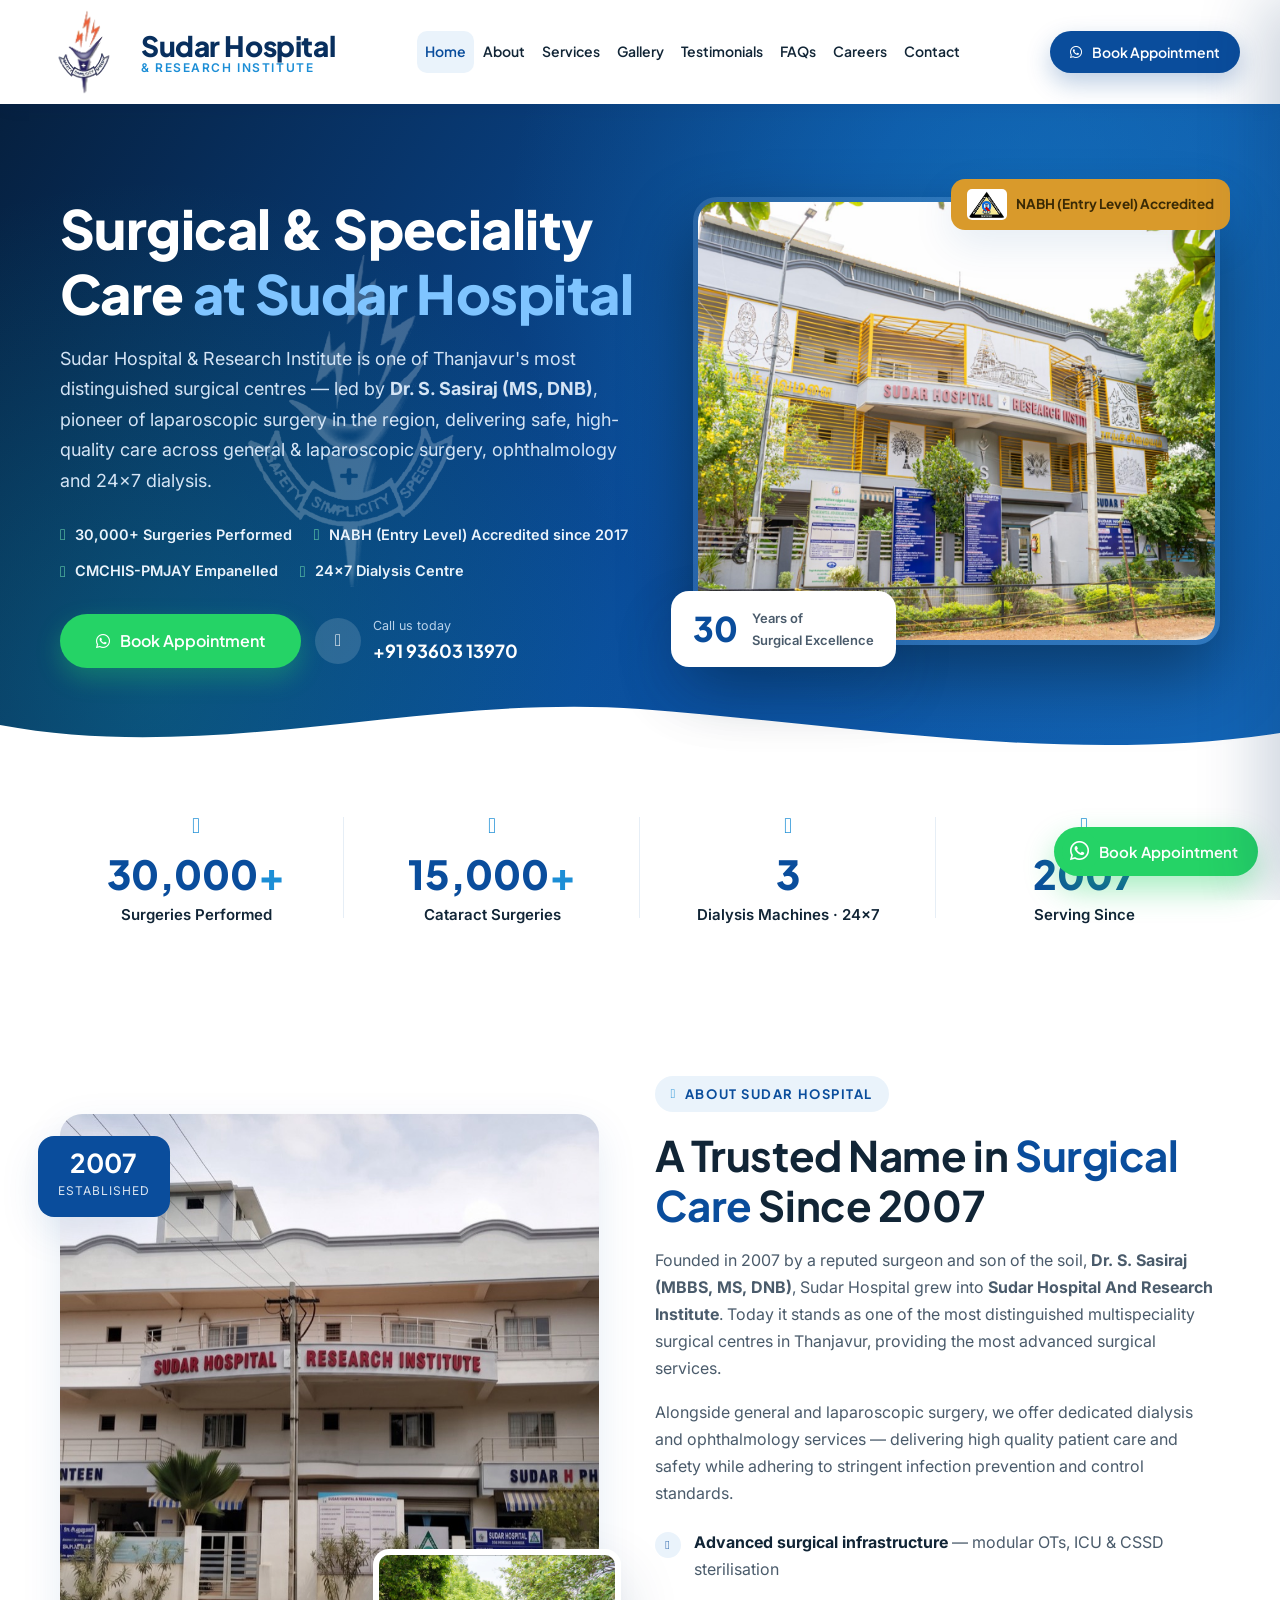
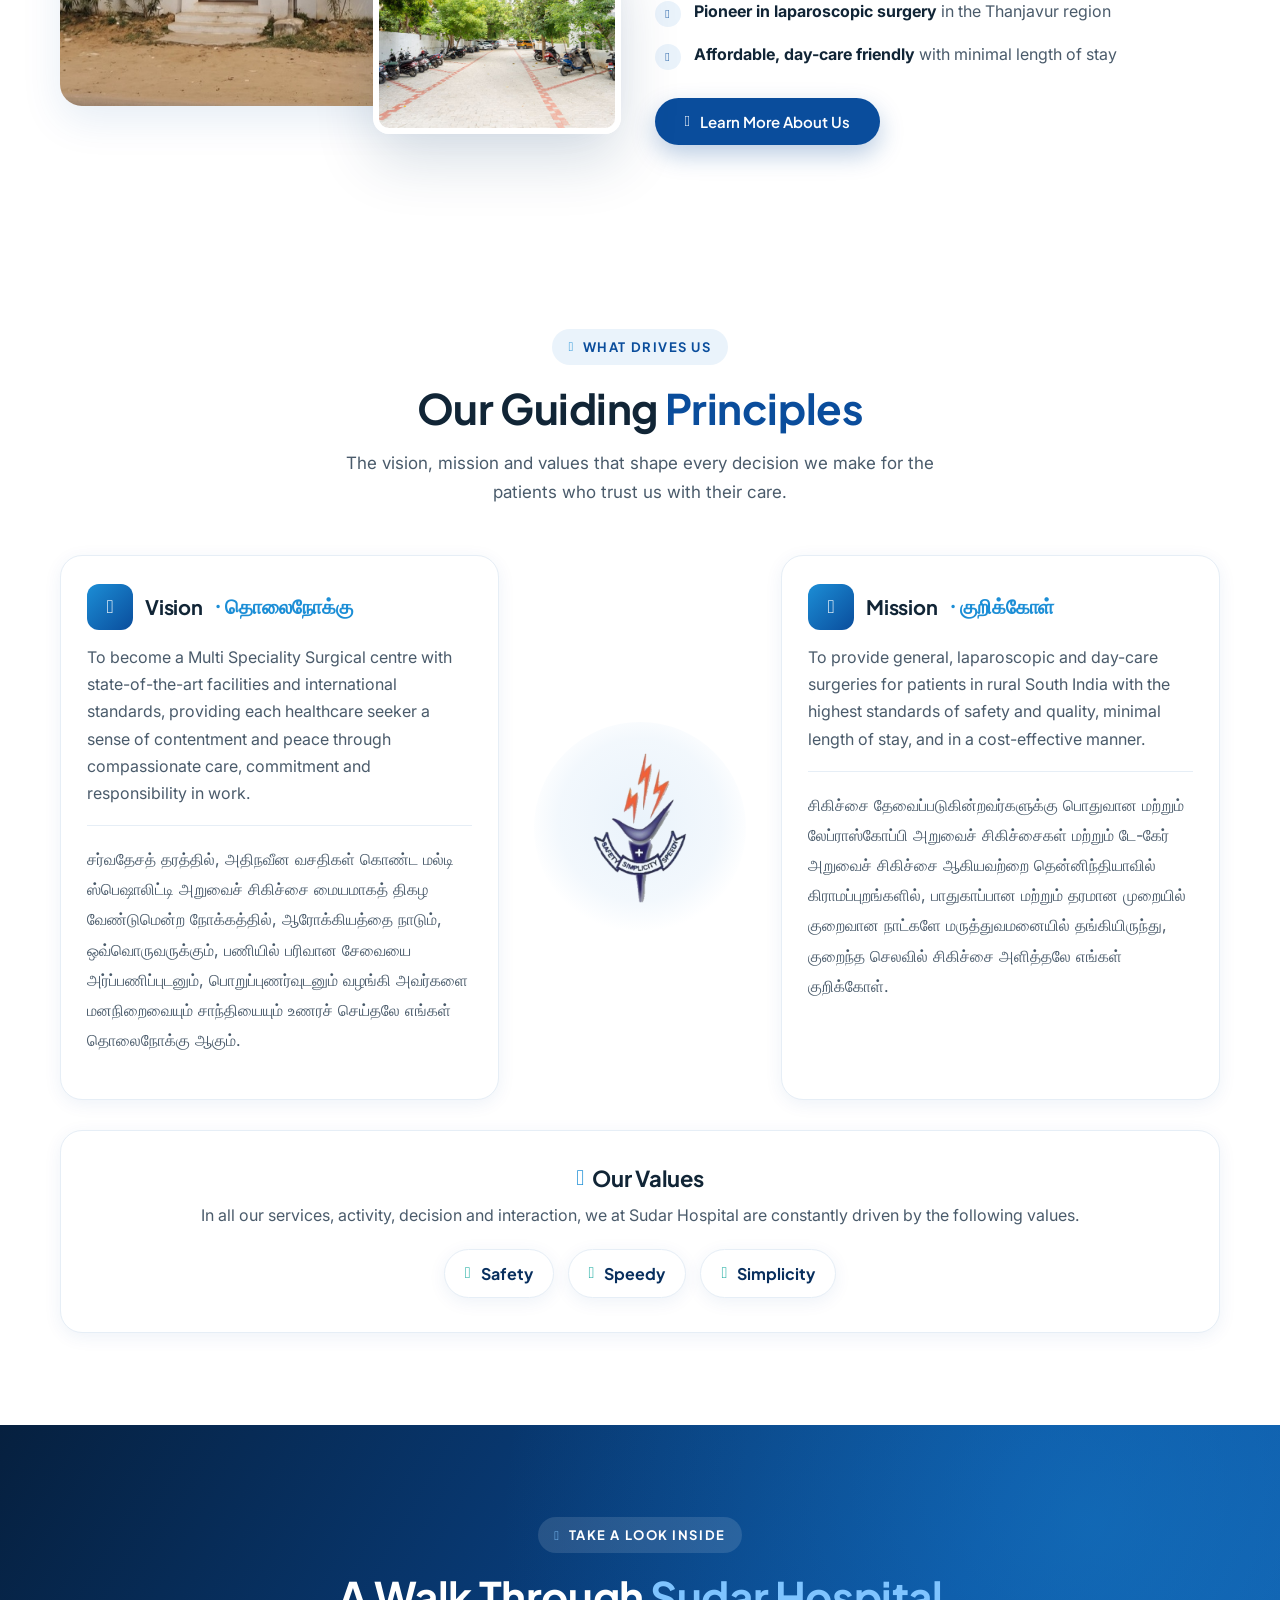
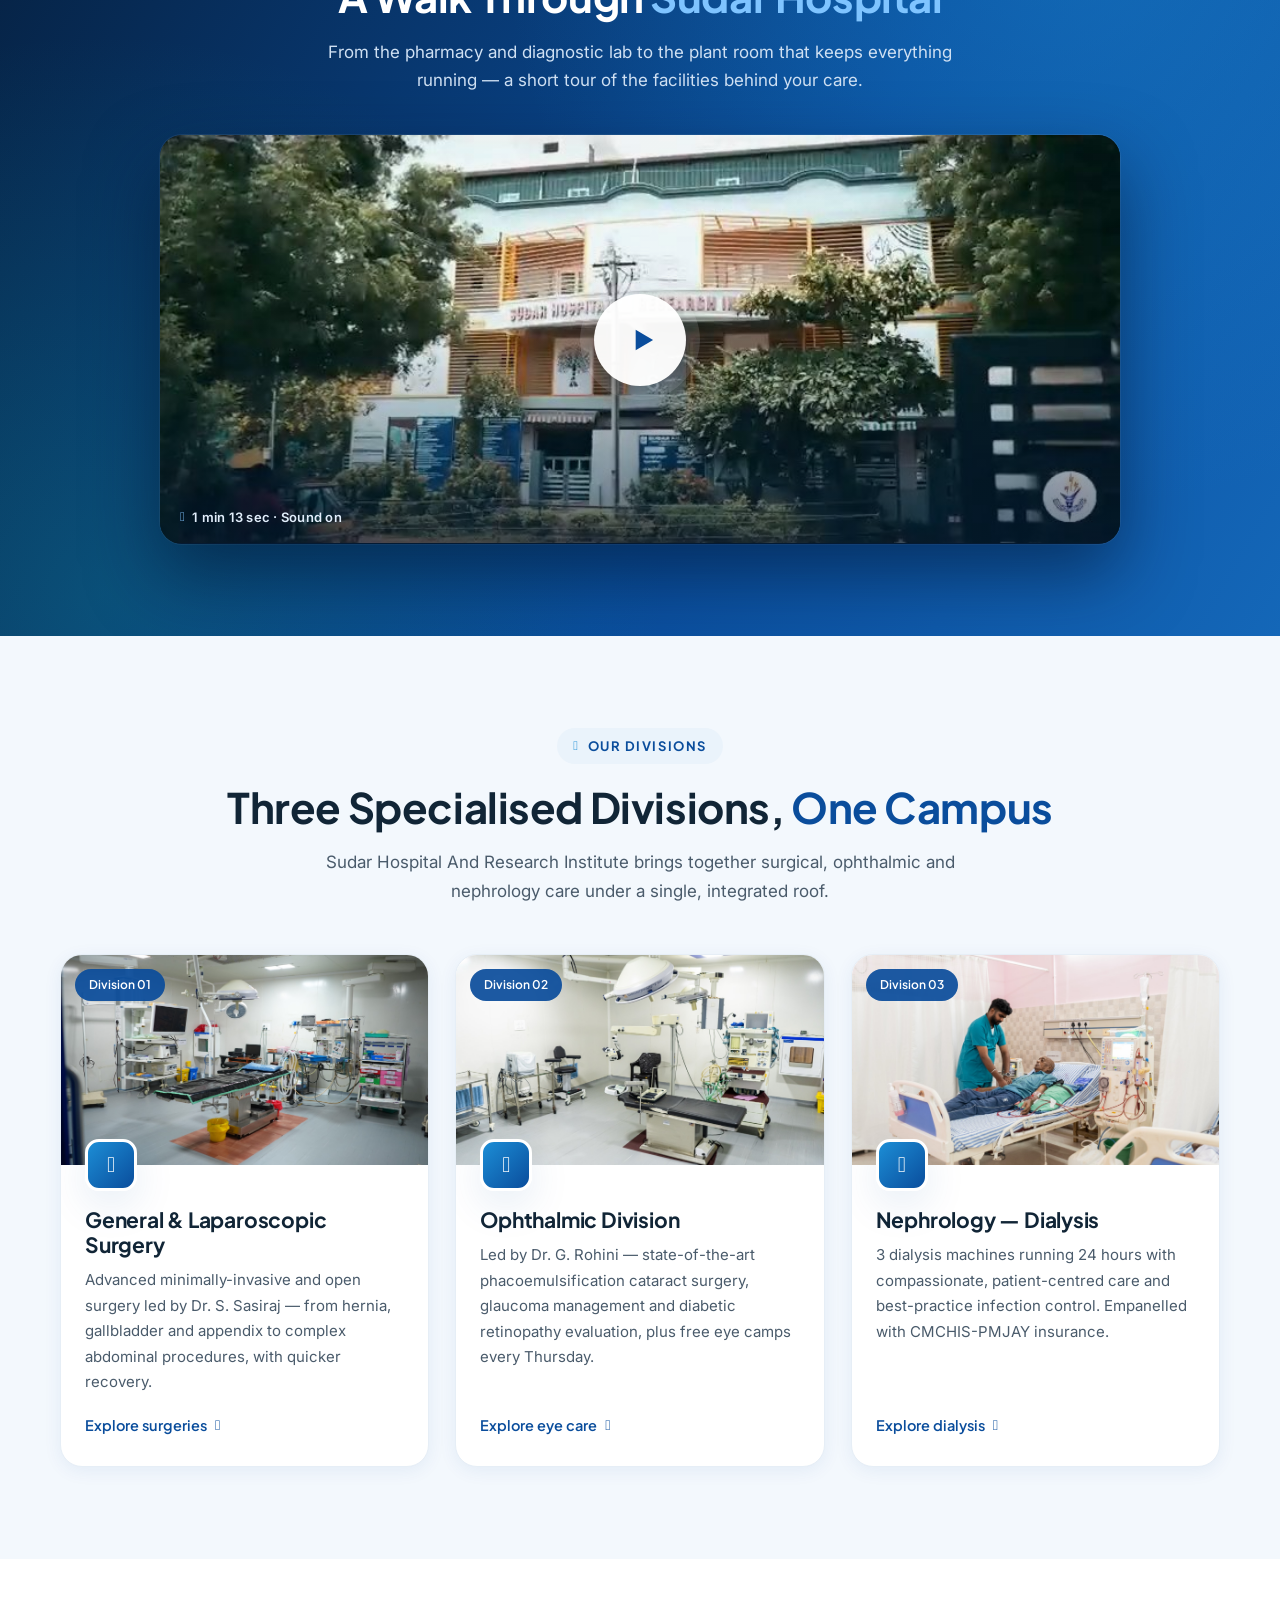
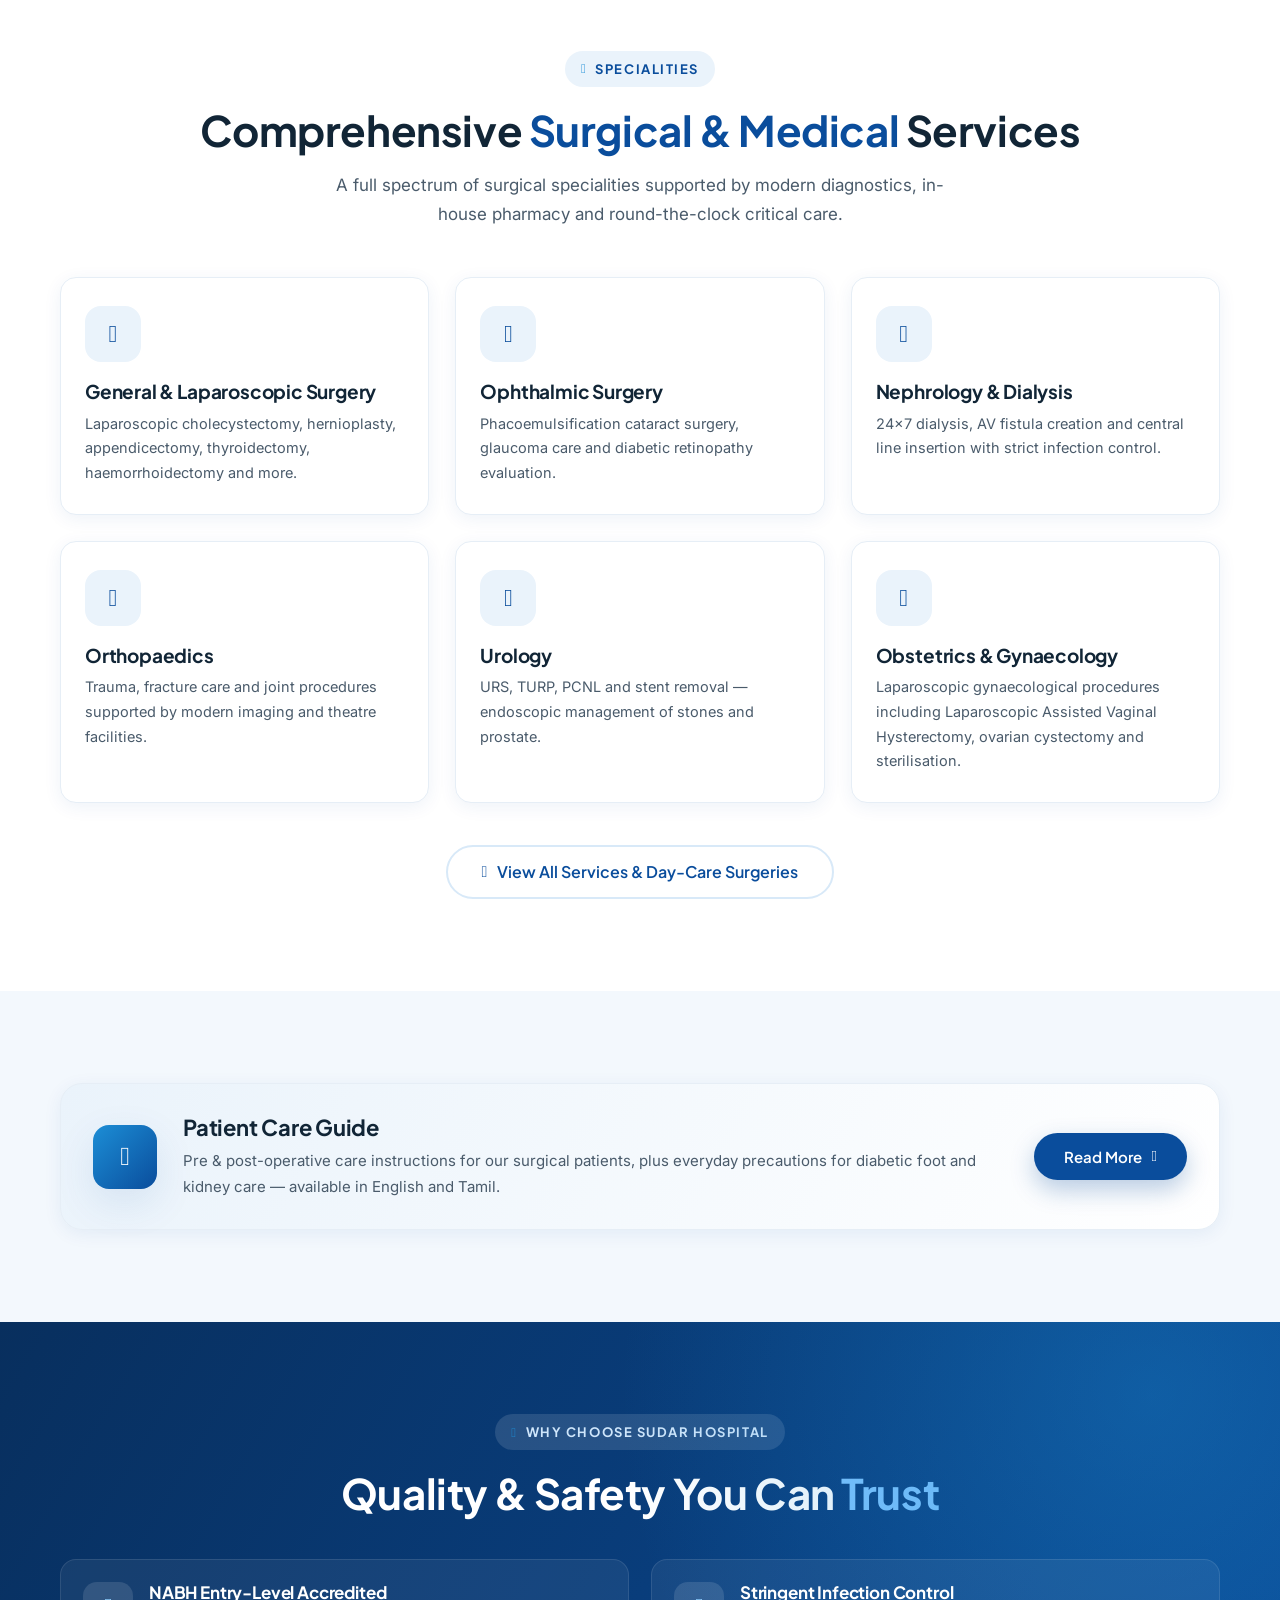
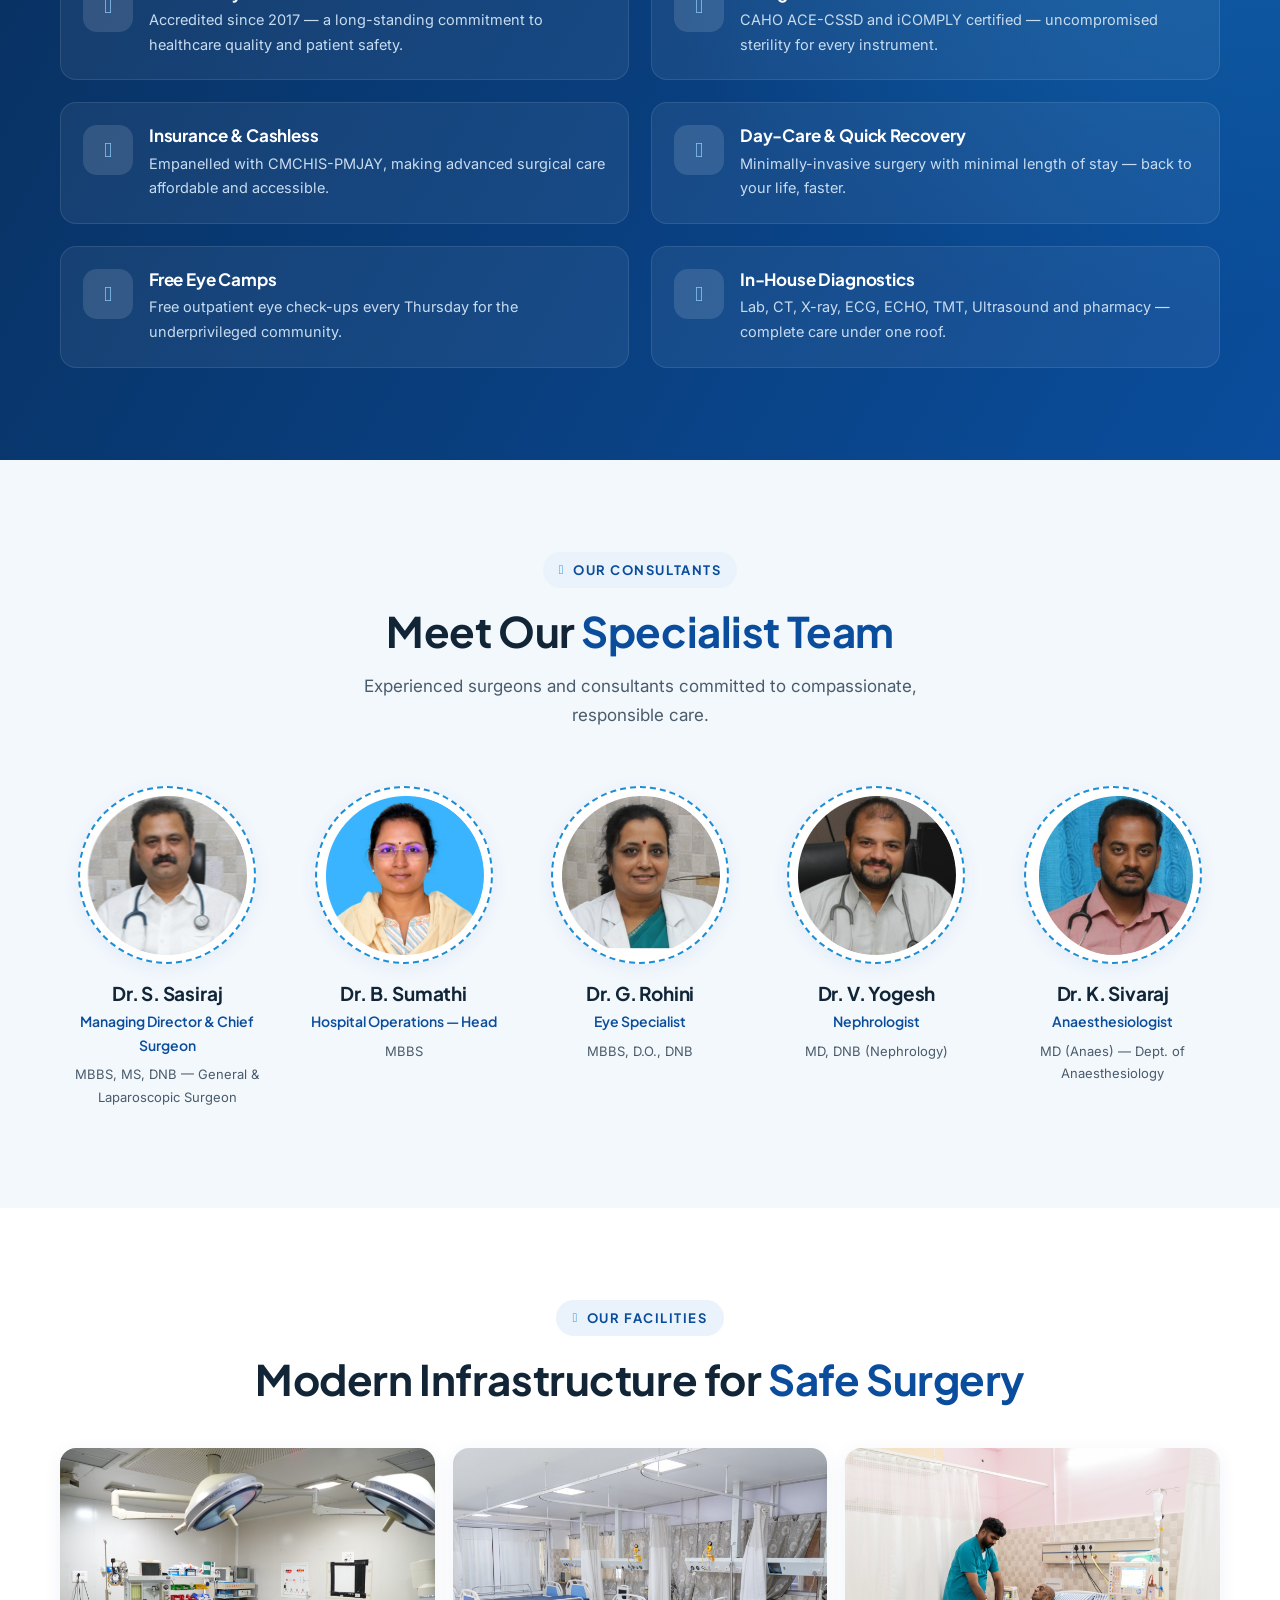
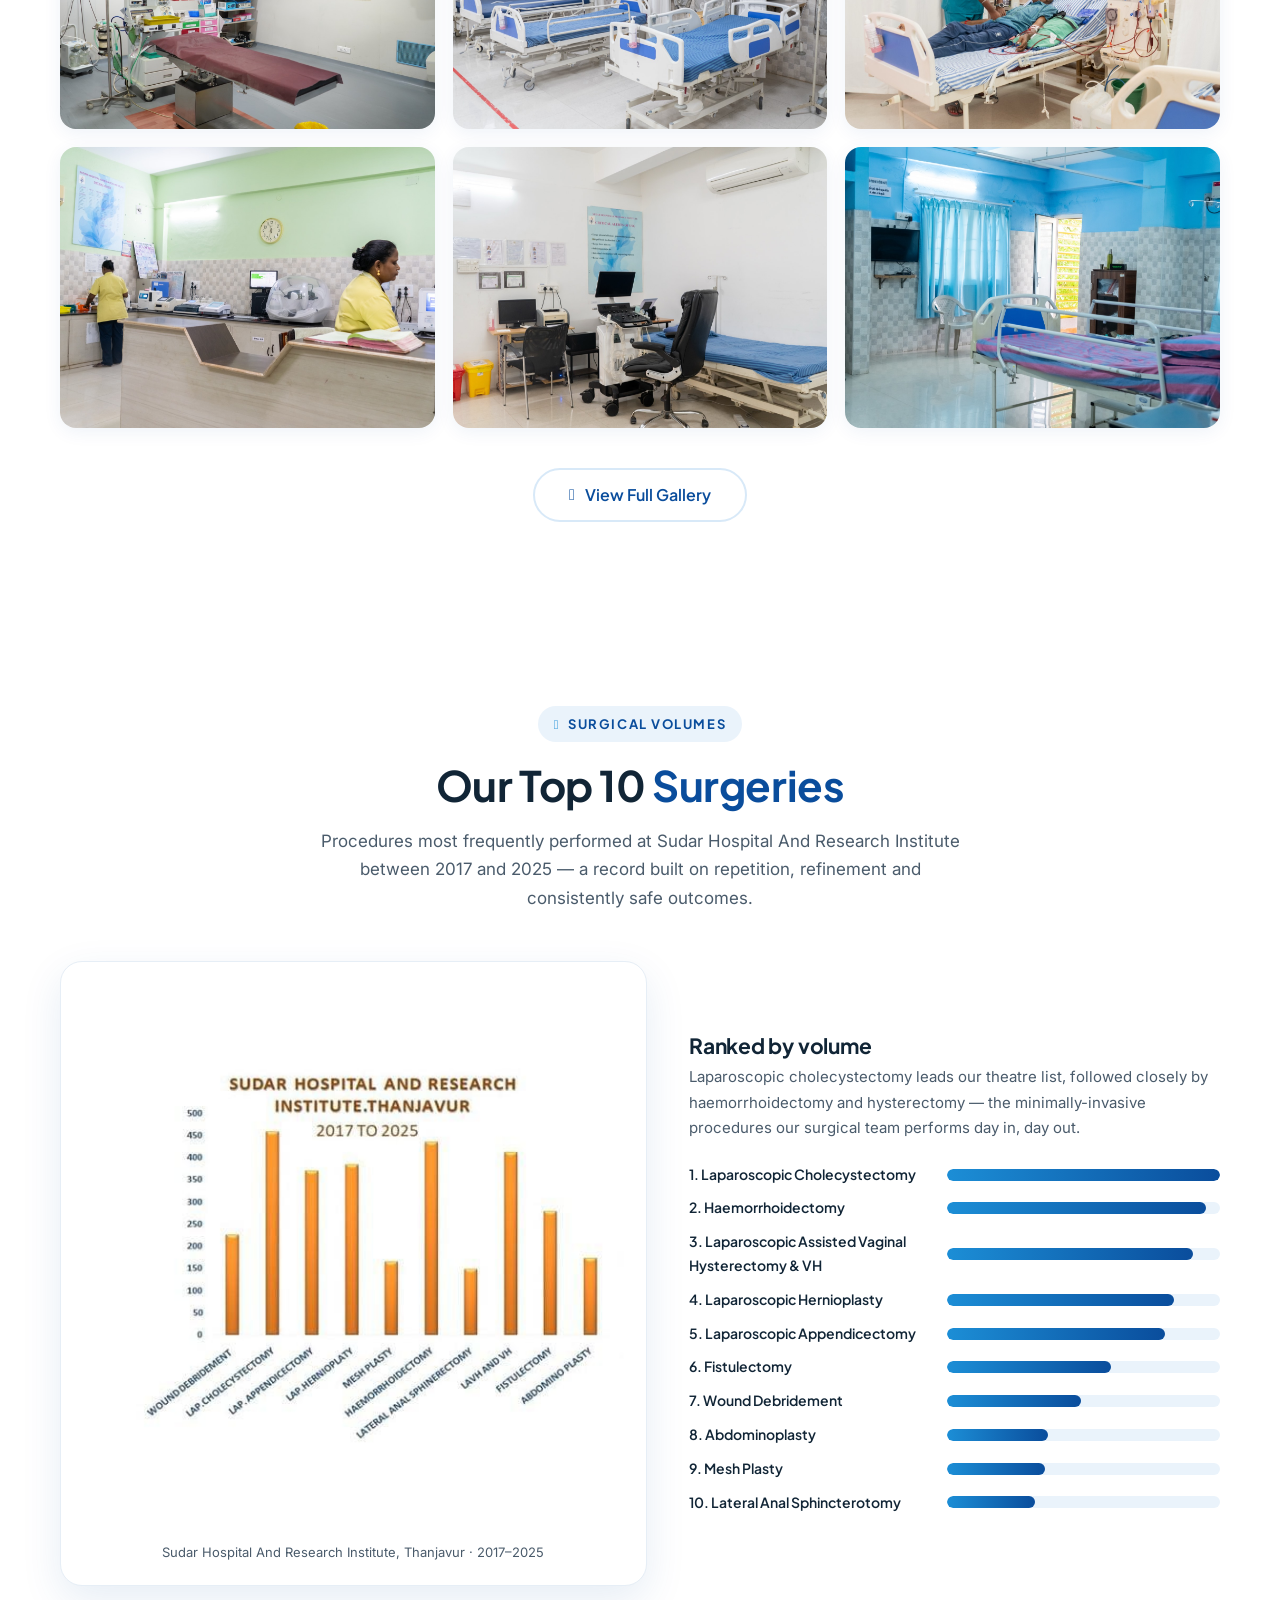
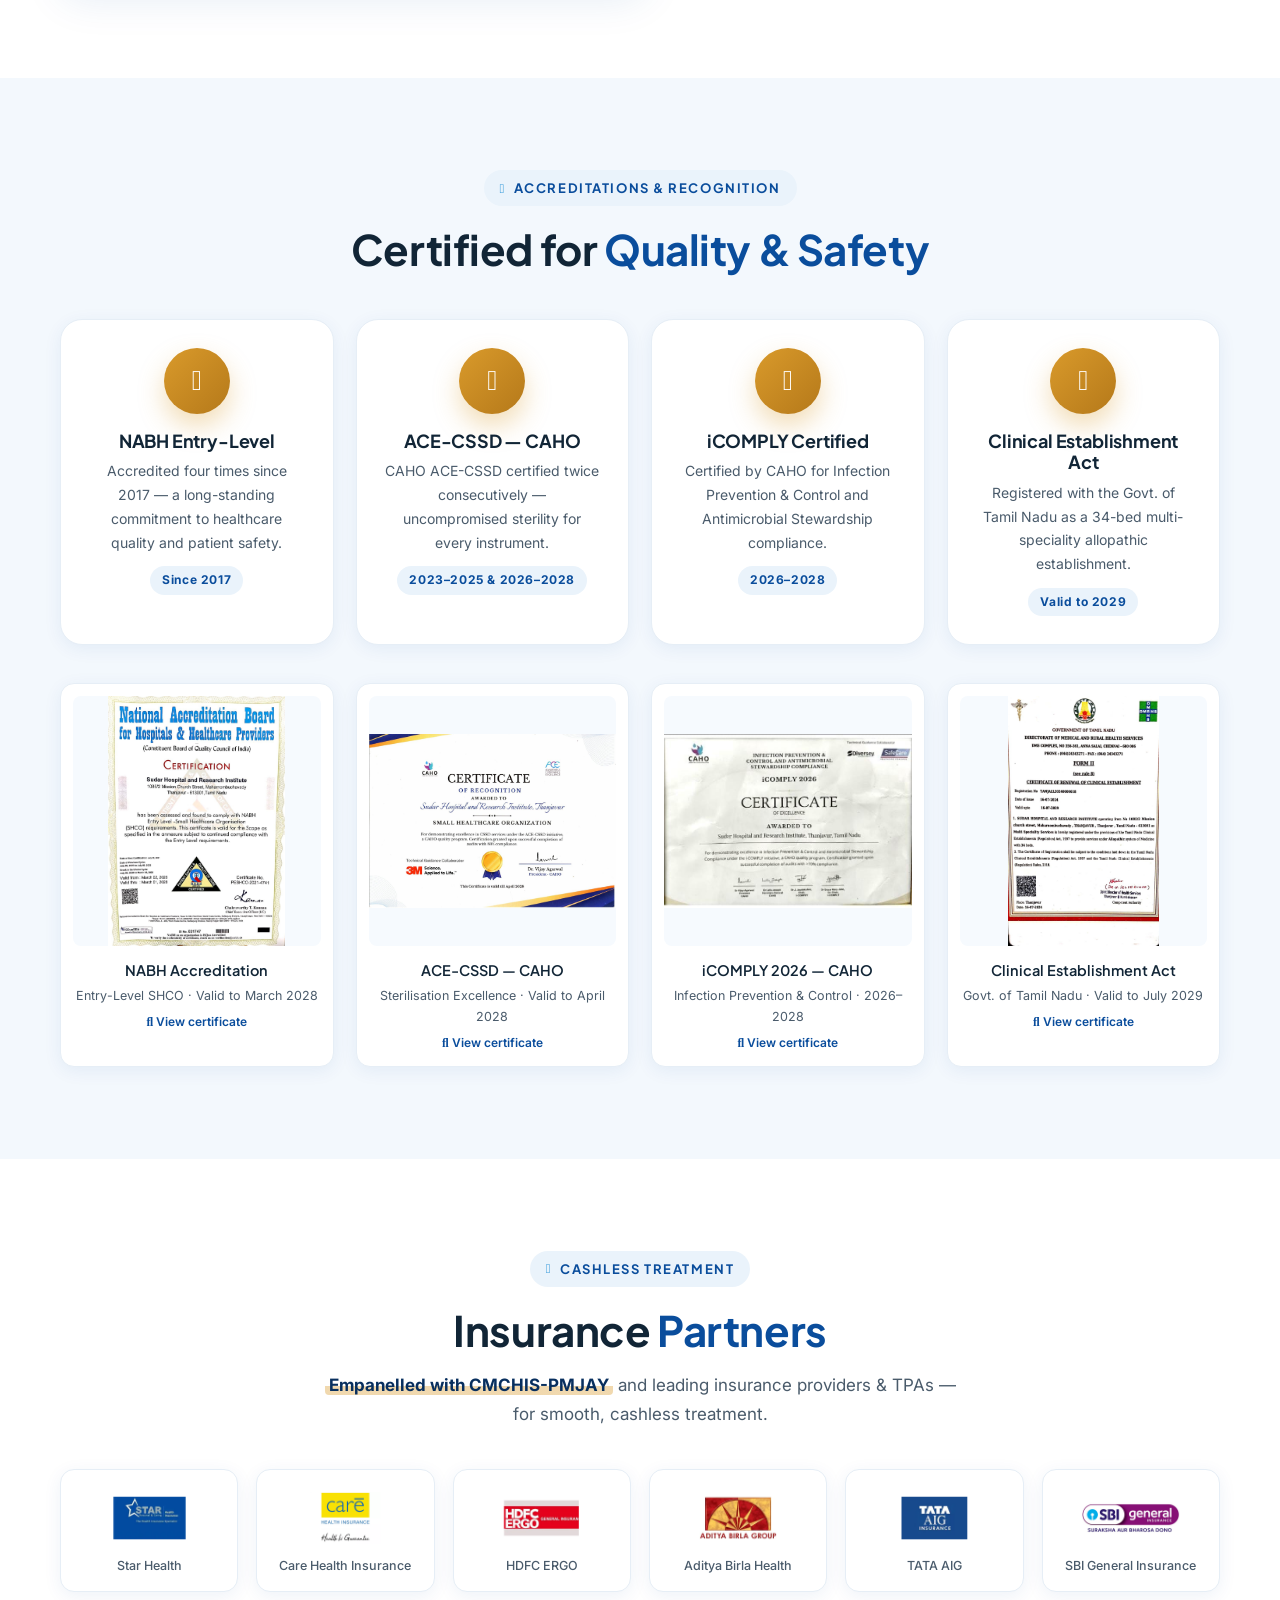
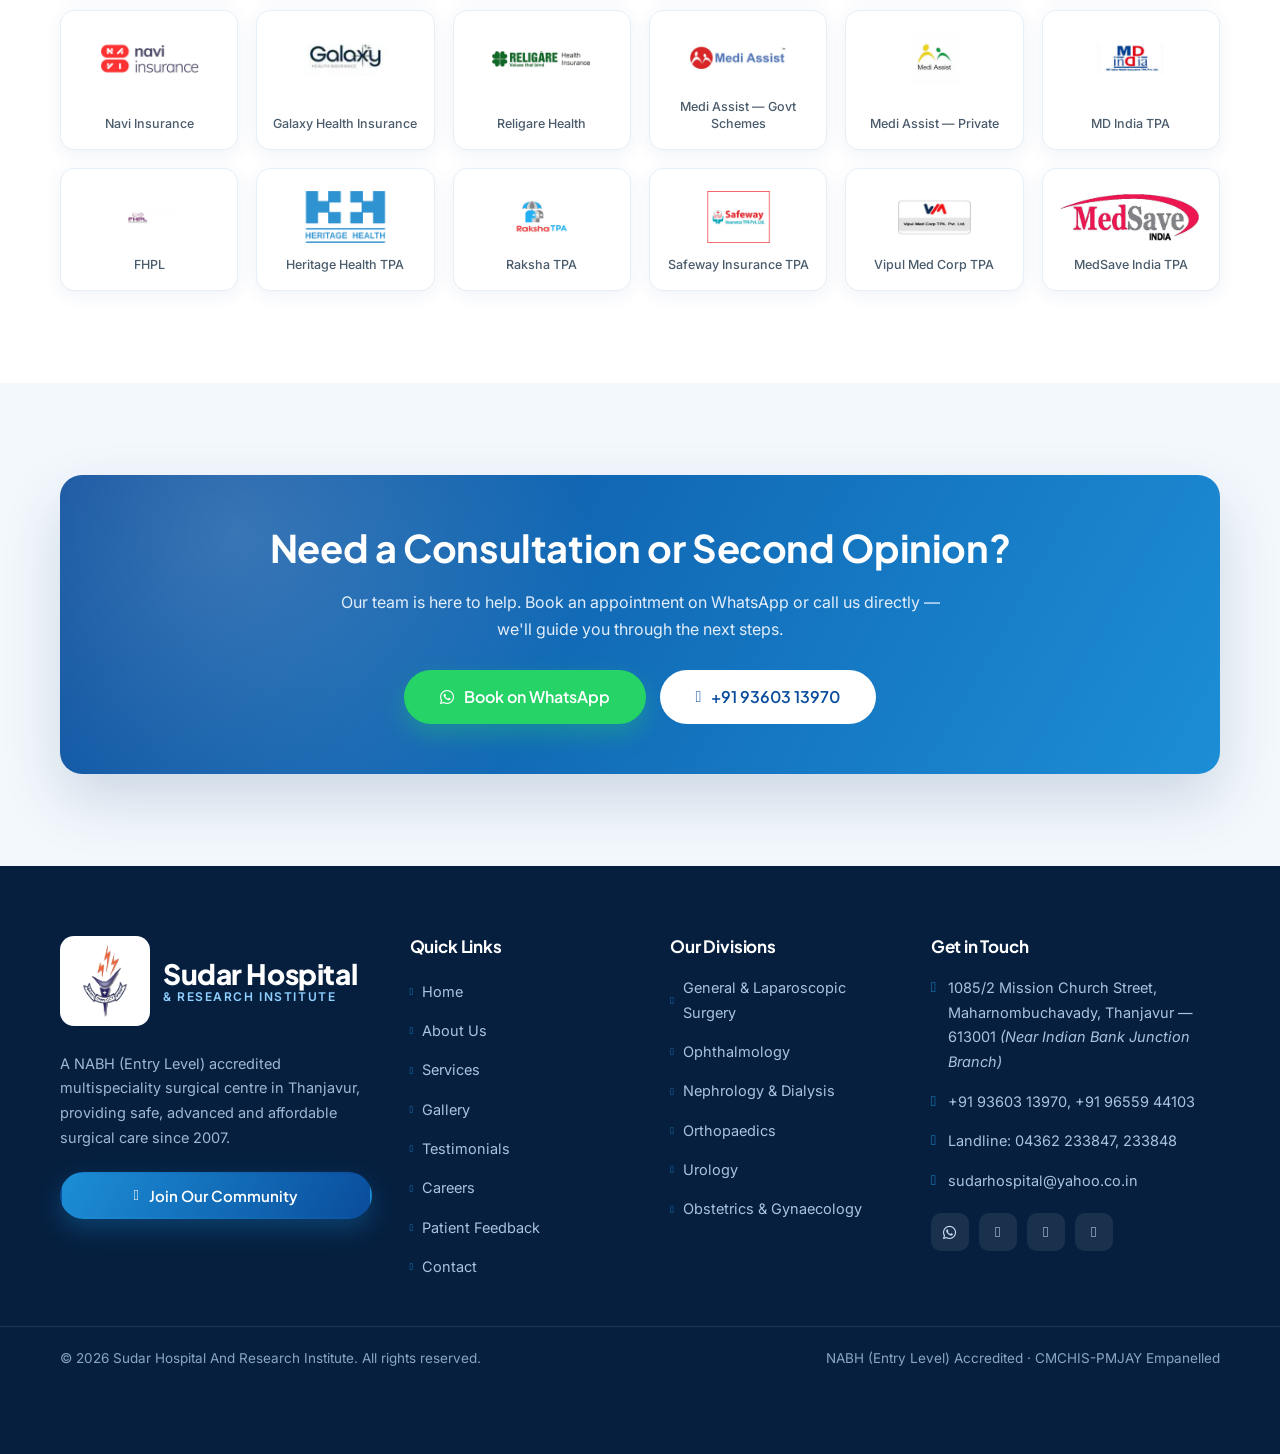
==== commit 8aa2556b: "commit" ====
--- a/index.html
+++ b/index.html
@@ -718,7 +718,7 @@
       <div class="sd-head-center" data-aos="fade-up" style="margin-bottom:40px;">
         <span class="sd-eyebrow"><i class="fa-solid fa-shield-heart"></i> Cashless Treatment</span>
         <h2 class="sd-title">Insurance <span class="hl">Partners</span></h2>
-        <p class="sd-lead sd-narrow">Empanelled with CMCHIS-PMJAY and leading insurance providers &amp; TPAs — for
+        <p class="sd-lead sd-narrow"><span class="sd-mark">Empanelled with CMCHIS-PMJAY</span> and leading insurance providers &amp; TPAs — for
           smooth, cashless treatment.</p>
       </div>
       <div class="sd-insurance">
--- a/assets/css/sudar.css
+++ b/assets/css/sudar.css
@@ -98,6 +98,12 @@
 .sd-section--dark .sd-title { color: #fff; }
 .sd-section--dark .sd-title .hl { color: #7fc4ff; }
 .sd-section--dark .sd-lead { color: #cfe0f3; }
+/* marker-pen highlight for a key phrase inside lead copy */
+.sd-mark {
+  font-weight: 700; color: var(--c-primary-dark); padding: 0 4px; border-radius: 4px;
+  background: linear-gradient(transparent 55%, rgba(217,154,43,.38) 55%);
+  -webkit-box-decoration-break: clone; box-decoration-break: clone;
+}
 .sd-section--tight { padding: 70px 0; }
 .sd-narrow { max-width: 760px; margin: 0 auto; }
 
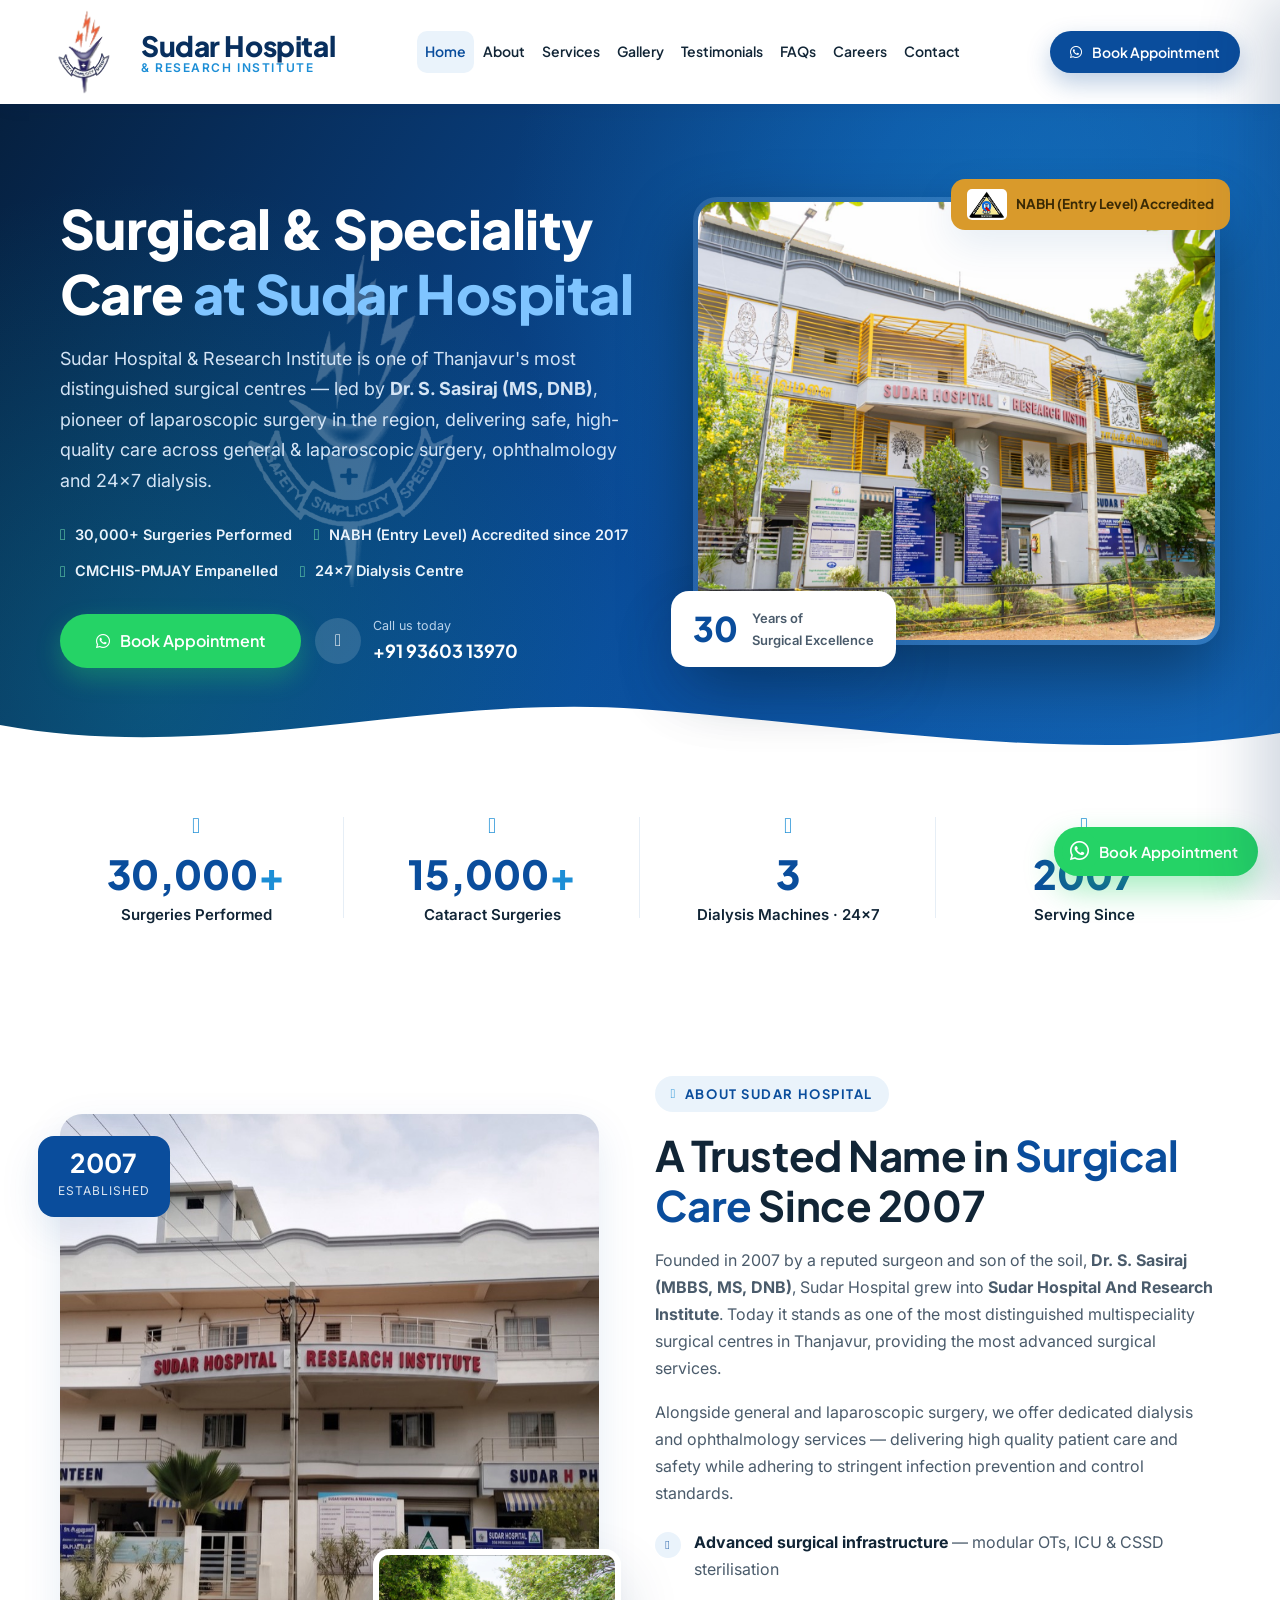
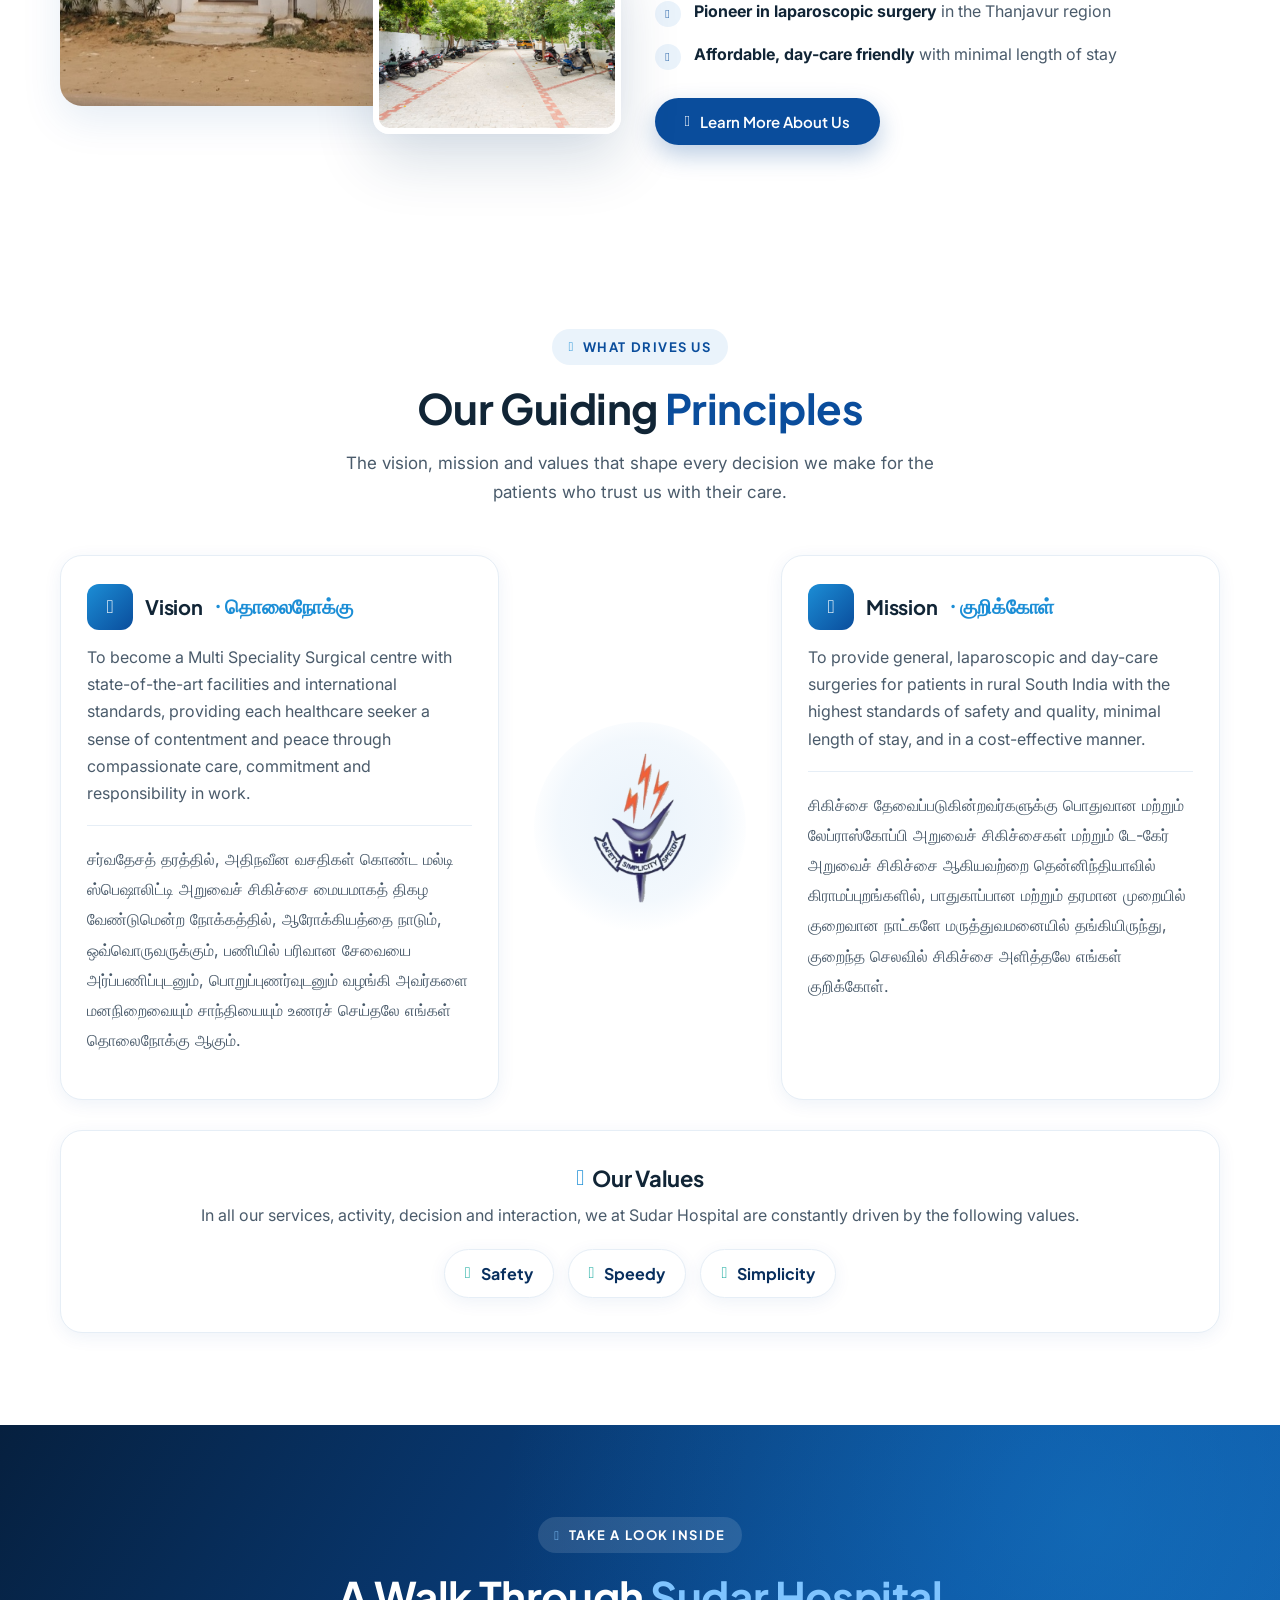
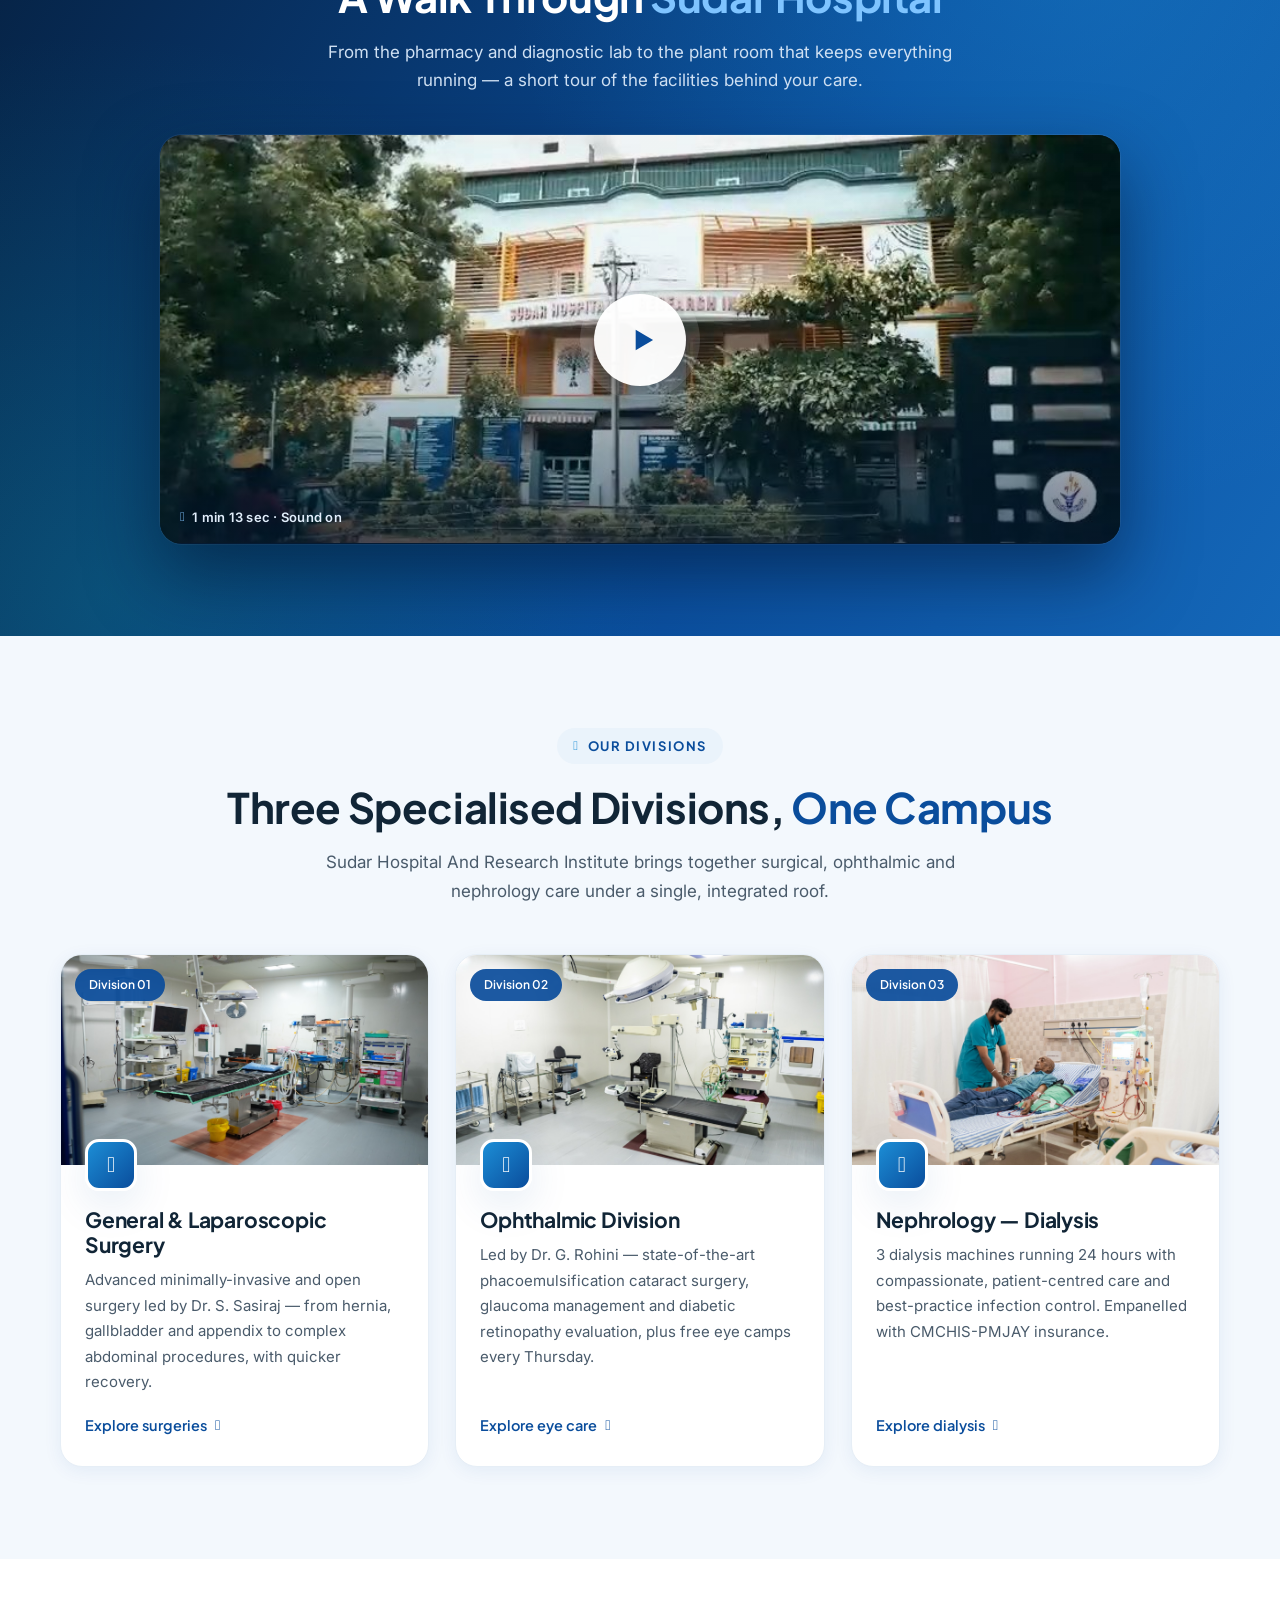
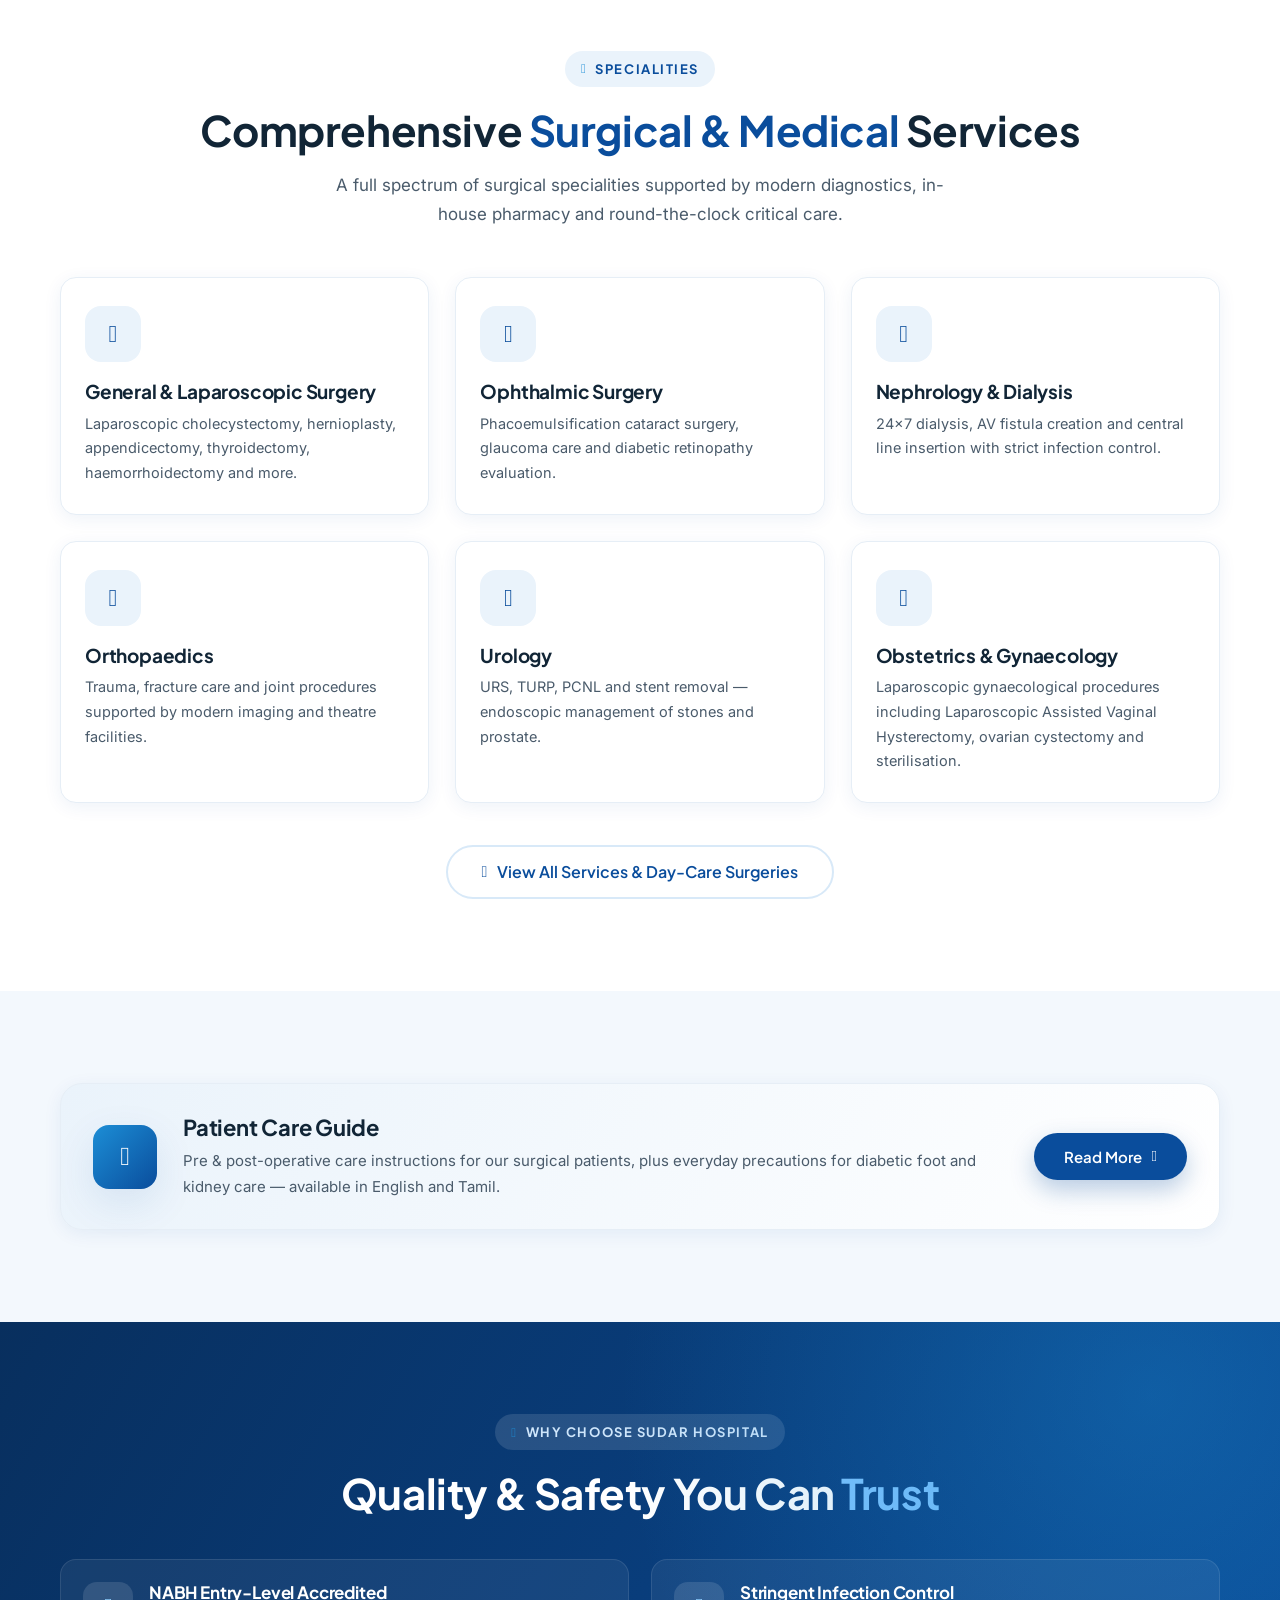
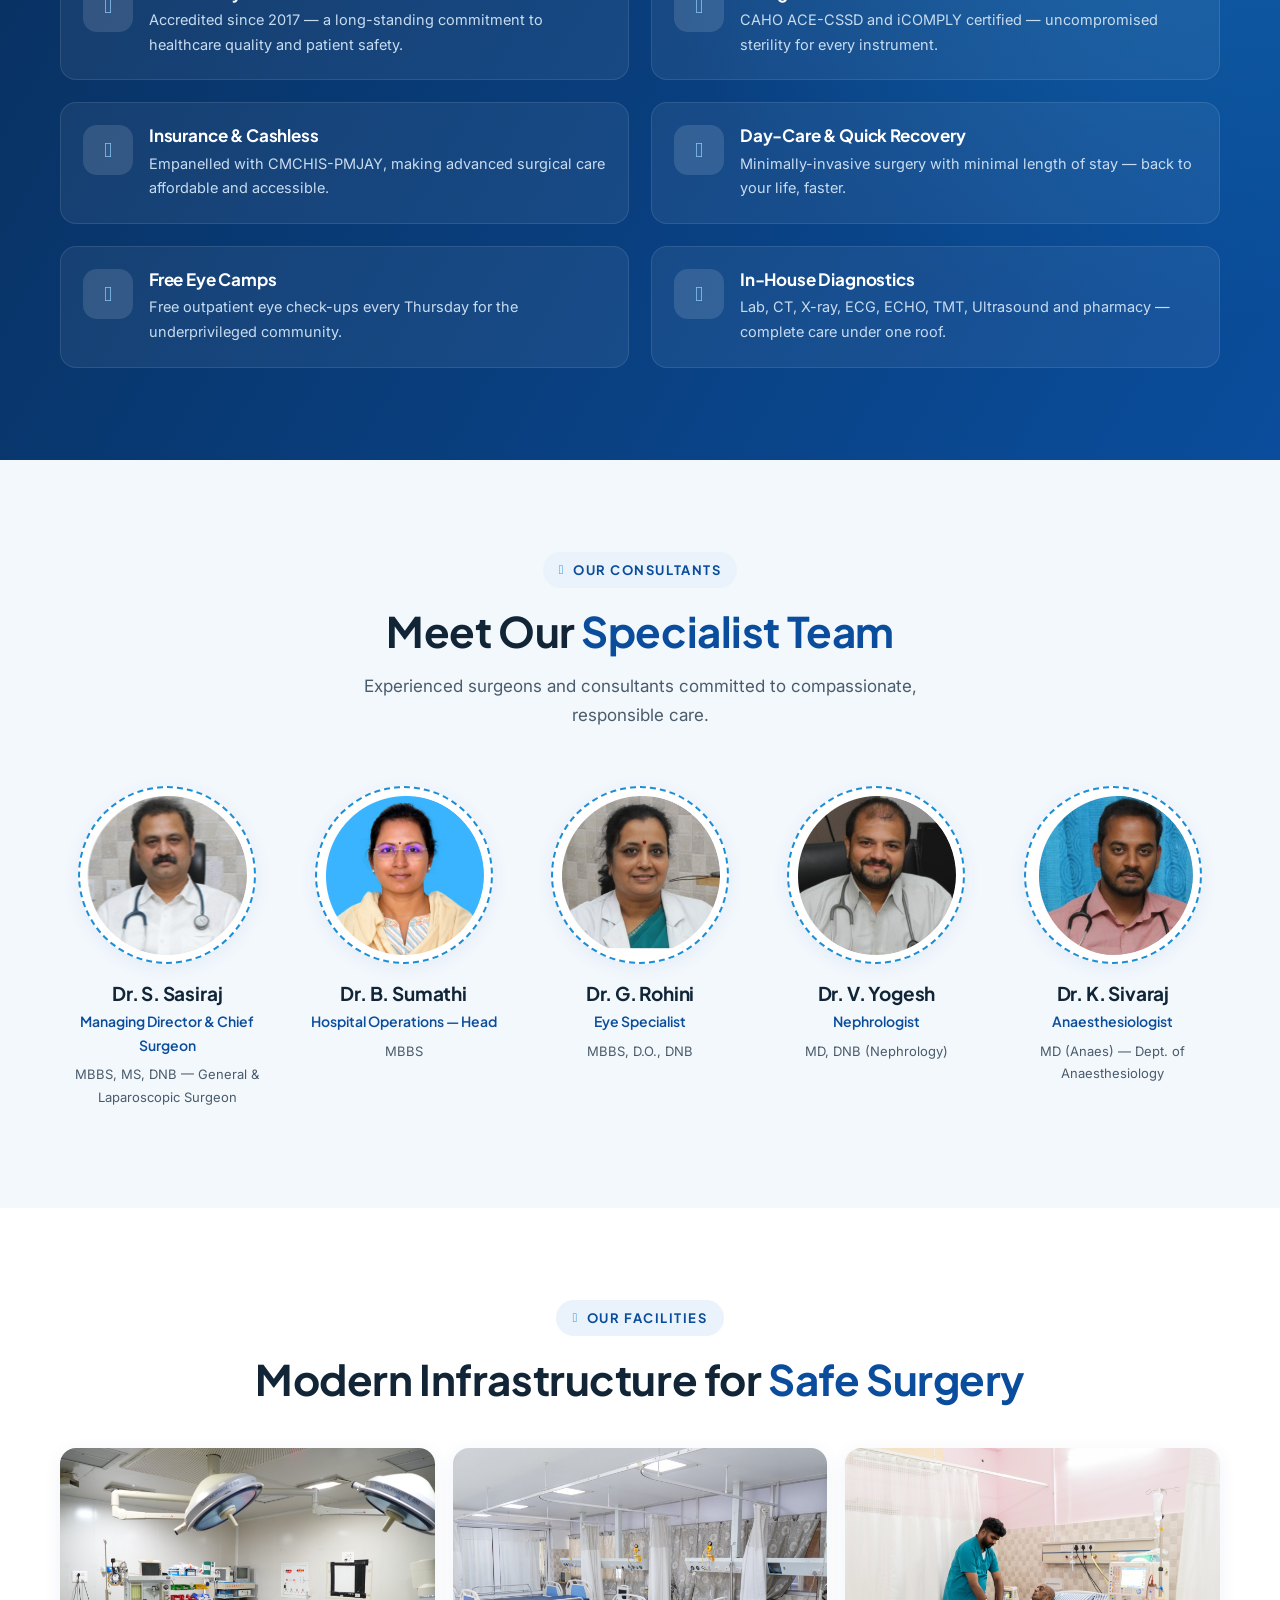
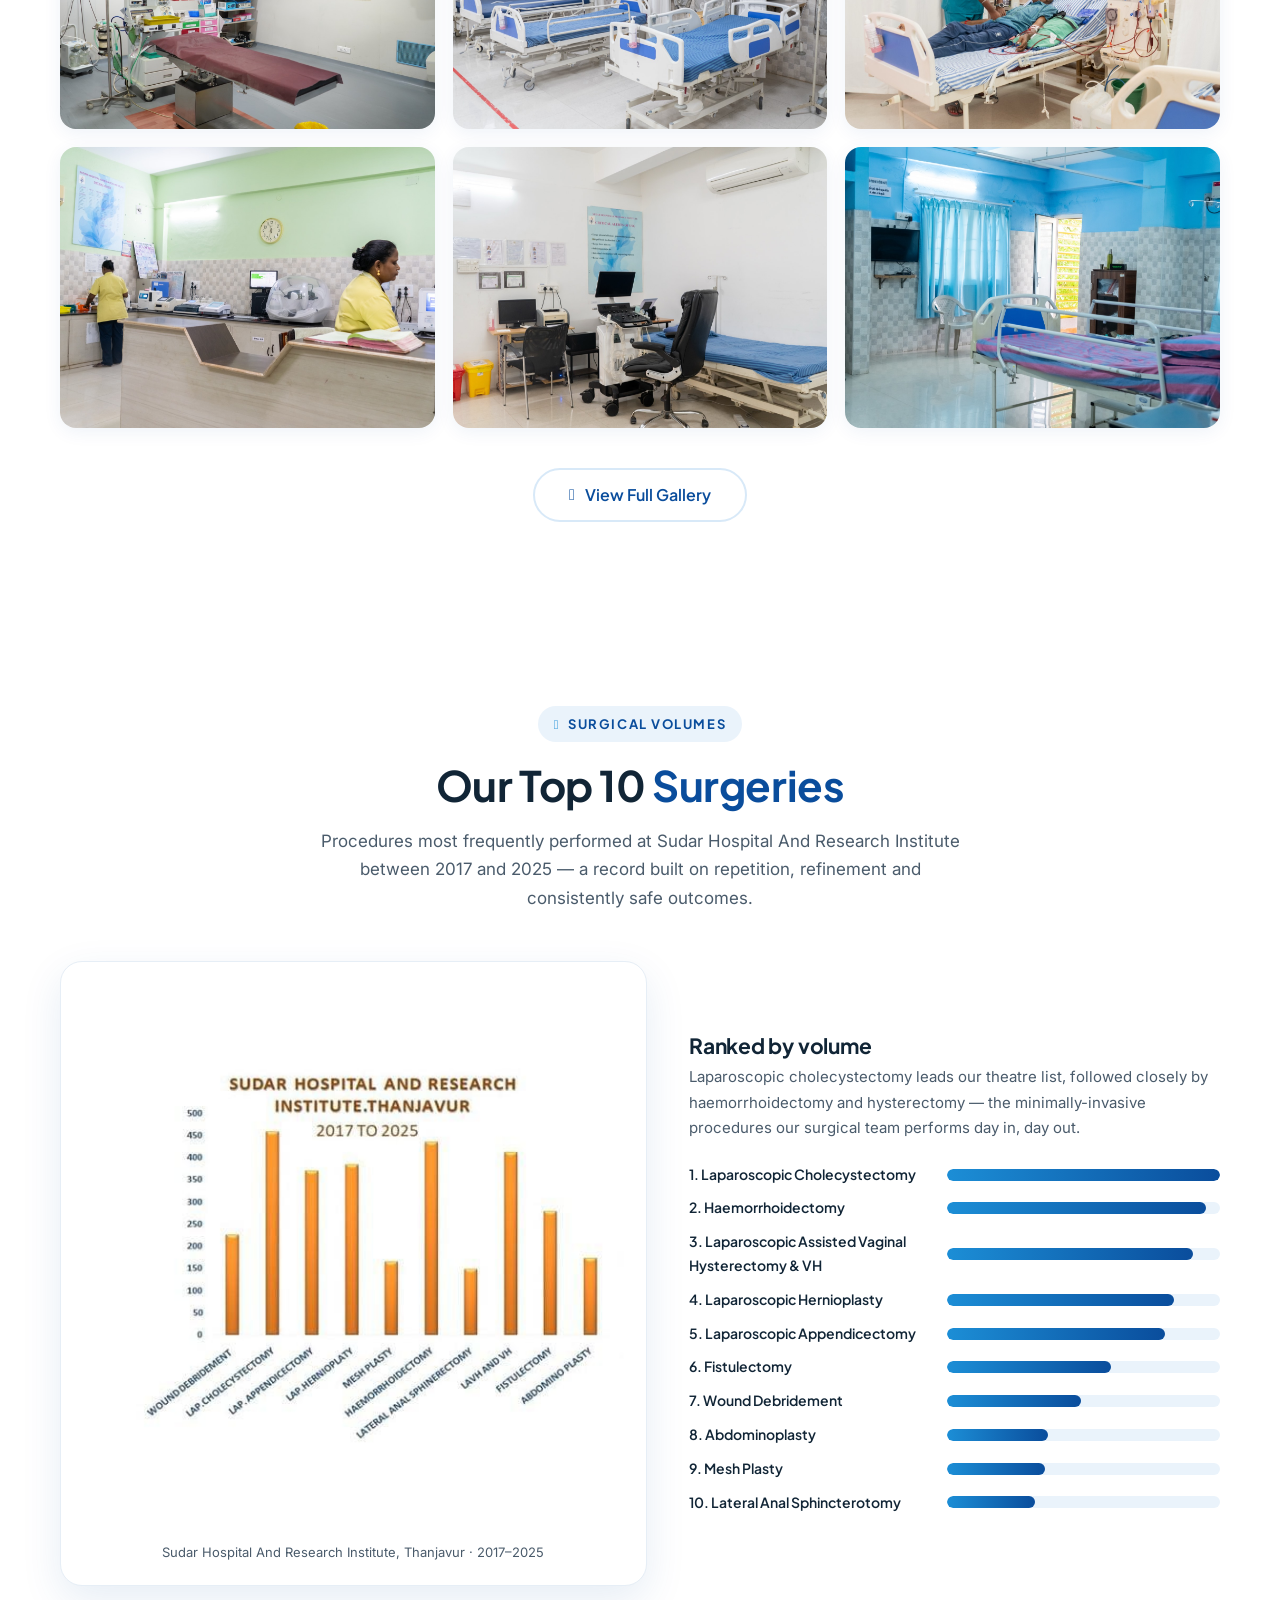
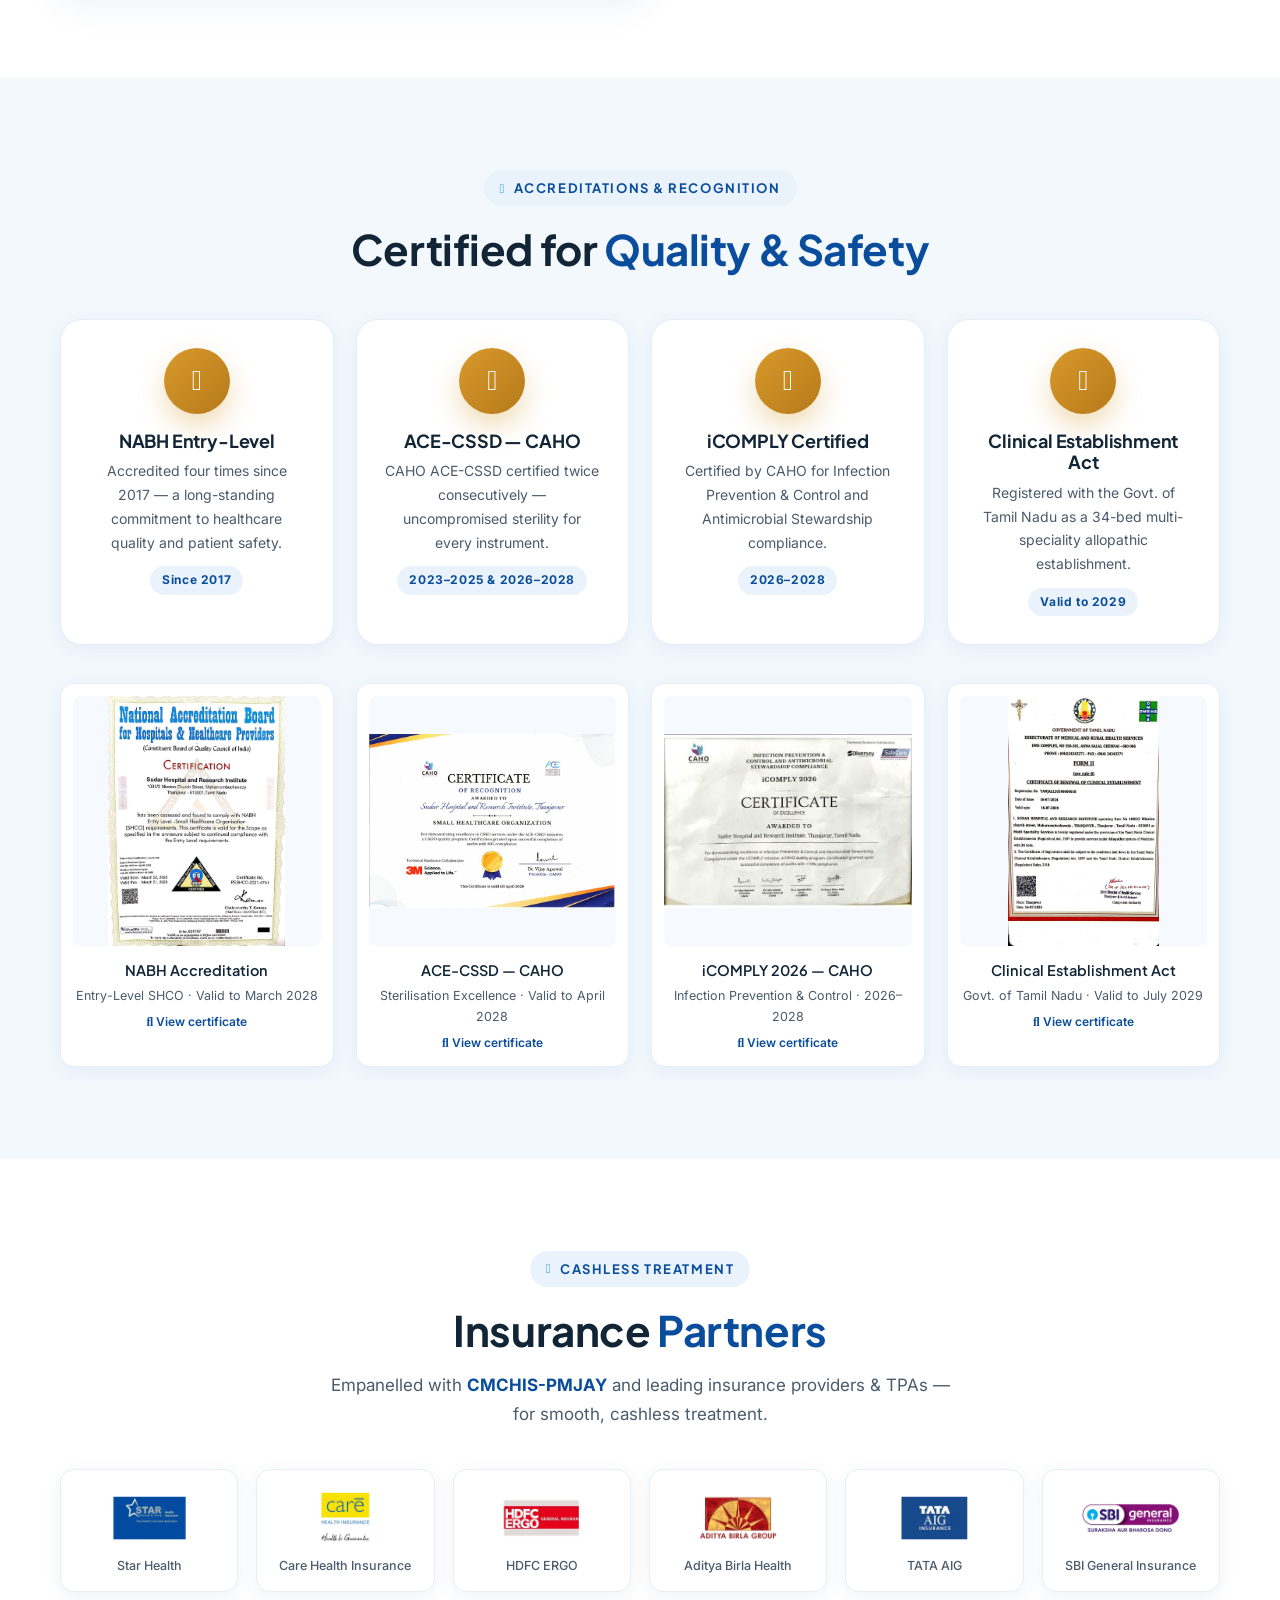
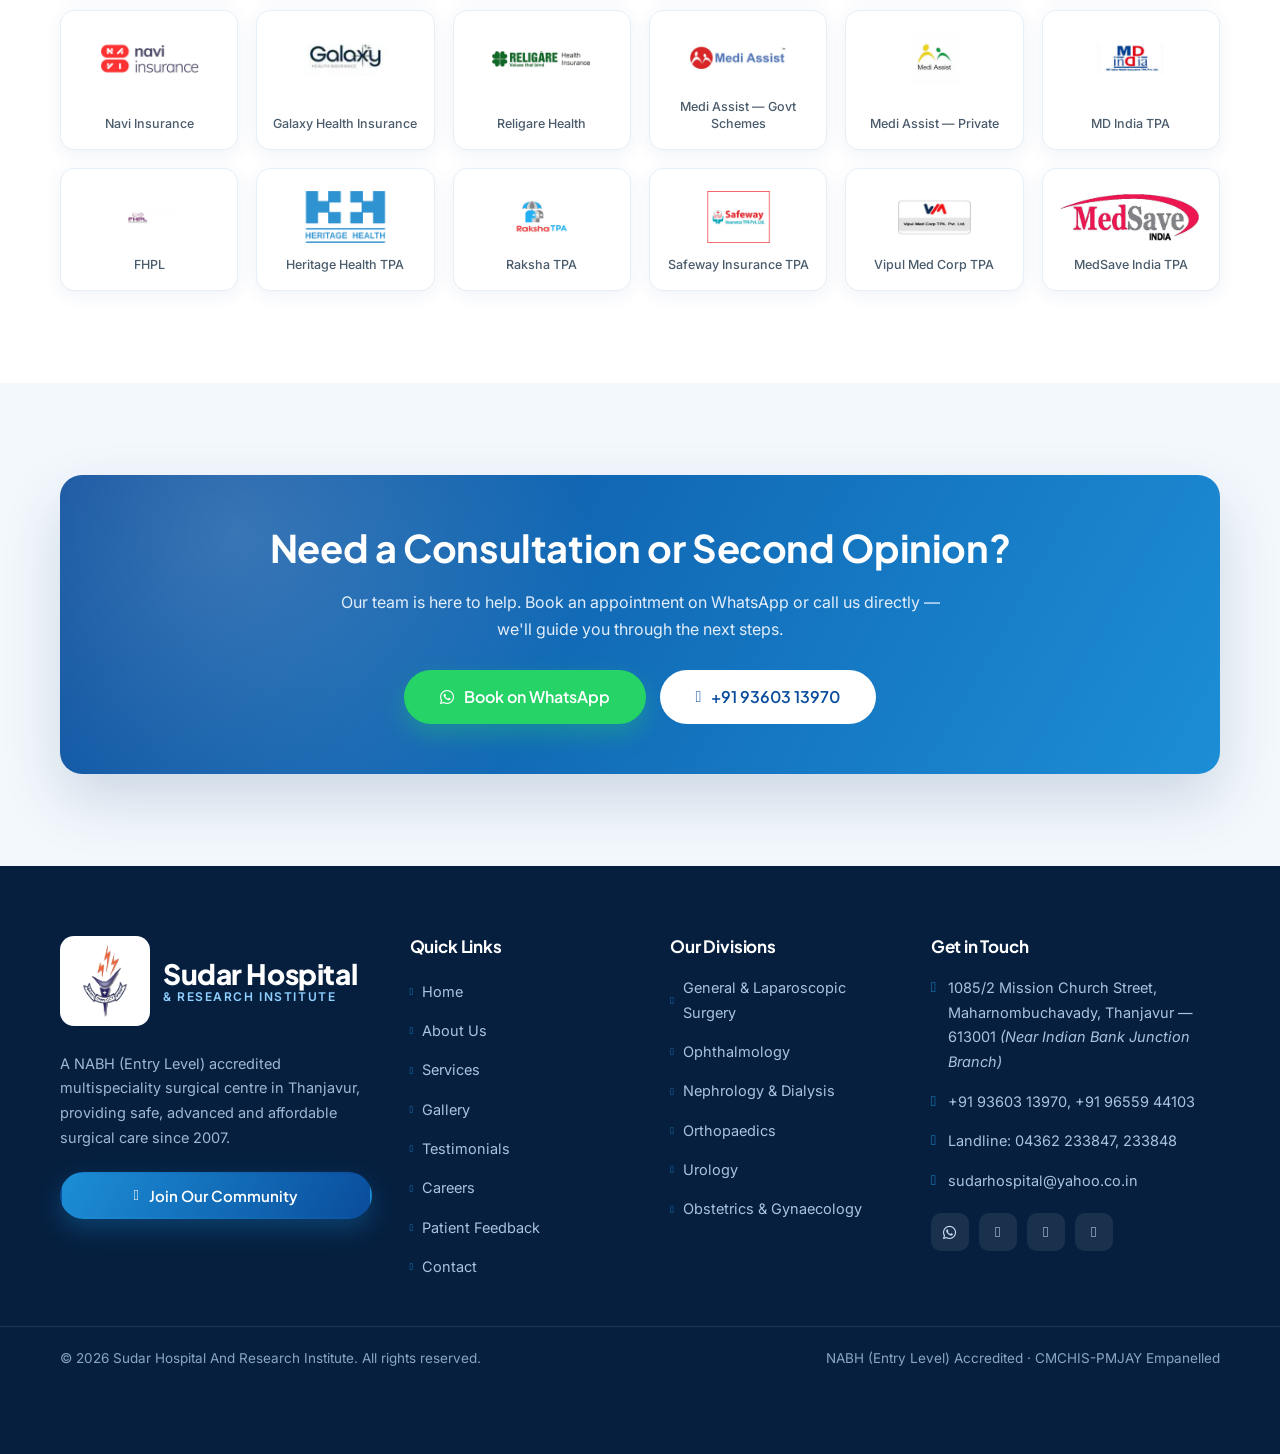
==== commit f27c057c: "commit" ====
--- a/index.html
+++ b/index.html
@@ -718,7 +718,7 @@
       <div class="sd-head-center" data-aos="fade-up" style="margin-bottom:40px;">
         <span class="sd-eyebrow"><i class="fa-solid fa-shield-heart"></i> Cashless Treatment</span>
         <h2 class="sd-title">Insurance <span class="hl">Partners</span></h2>
-        <p class="sd-lead sd-narrow"><span class="sd-mark">Empanelled with CMCHIS-PMJAY</span> and leading insurance providers &amp; TPAs — for
+        <p class="sd-lead sd-narrow">Empanelled with <span class="sd-mark">CMCHIS-PMJAY</span> and leading insurance providers &amp; TPAs — for
           smooth, cashless treatment.</p>
       </div>
       <div class="sd-insurance">
--- a/assets/css/sudar.css
+++ b/assets/css/sudar.css
@@ -98,12 +98,8 @@
 .sd-section--dark .sd-title { color: #fff; }
 .sd-section--dark .sd-title .hl { color: #7fc4ff; }
 .sd-section--dark .sd-lead { color: #cfe0f3; }
-/* marker-pen highlight for a key phrase inside lead copy */
-.sd-mark {
-  font-weight: 700; color: var(--c-primary-dark); padding: 0 4px; border-radius: 4px;
-  background: linear-gradient(transparent 55%, rgba(217,154,43,.38) 55%);
-  -webkit-box-decoration-break: clone; box-decoration-break: clone;
-}
+/* key phrase inside lead copy — brand colour, no background */
+.sd-mark { font-weight: 700; color: var(--c-primary); }
 .sd-section--tight { padding: 70px 0; }
 .sd-narrow { max-width: 760px; margin: 0 auto; }
 
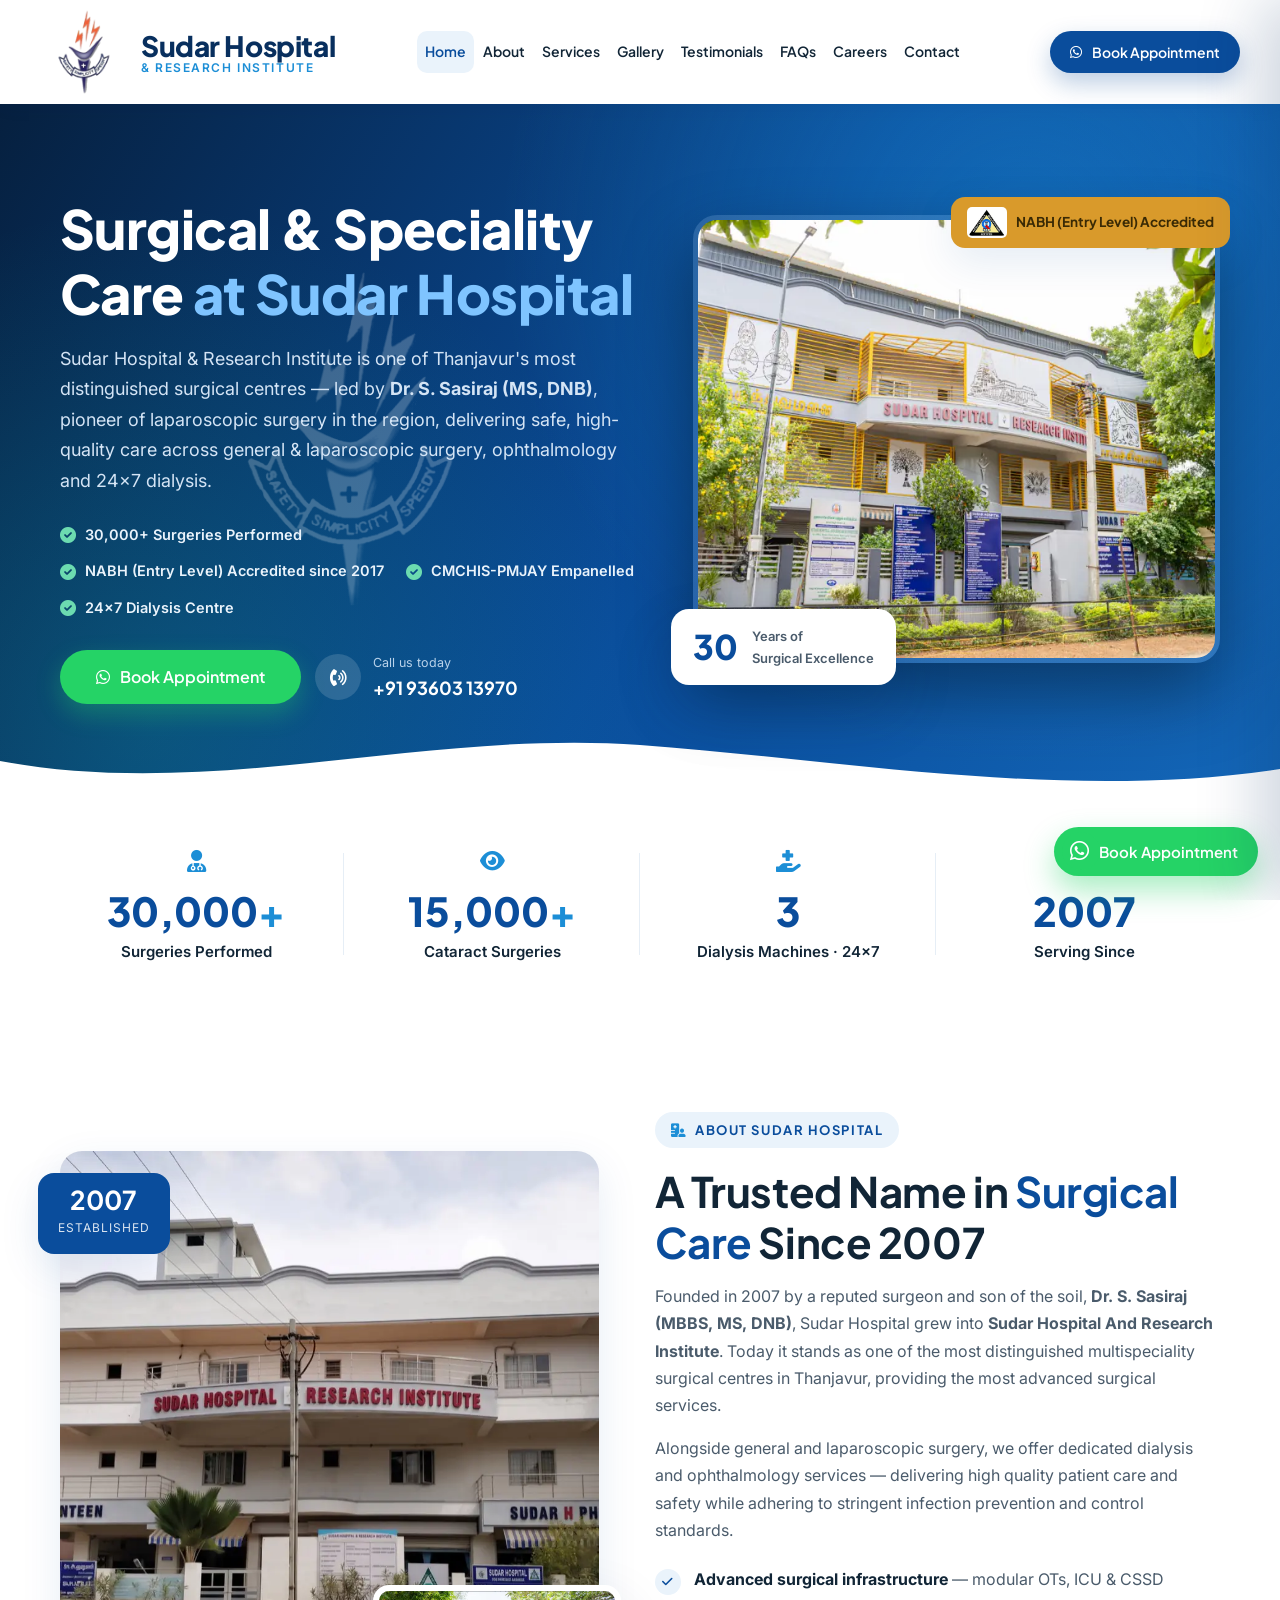
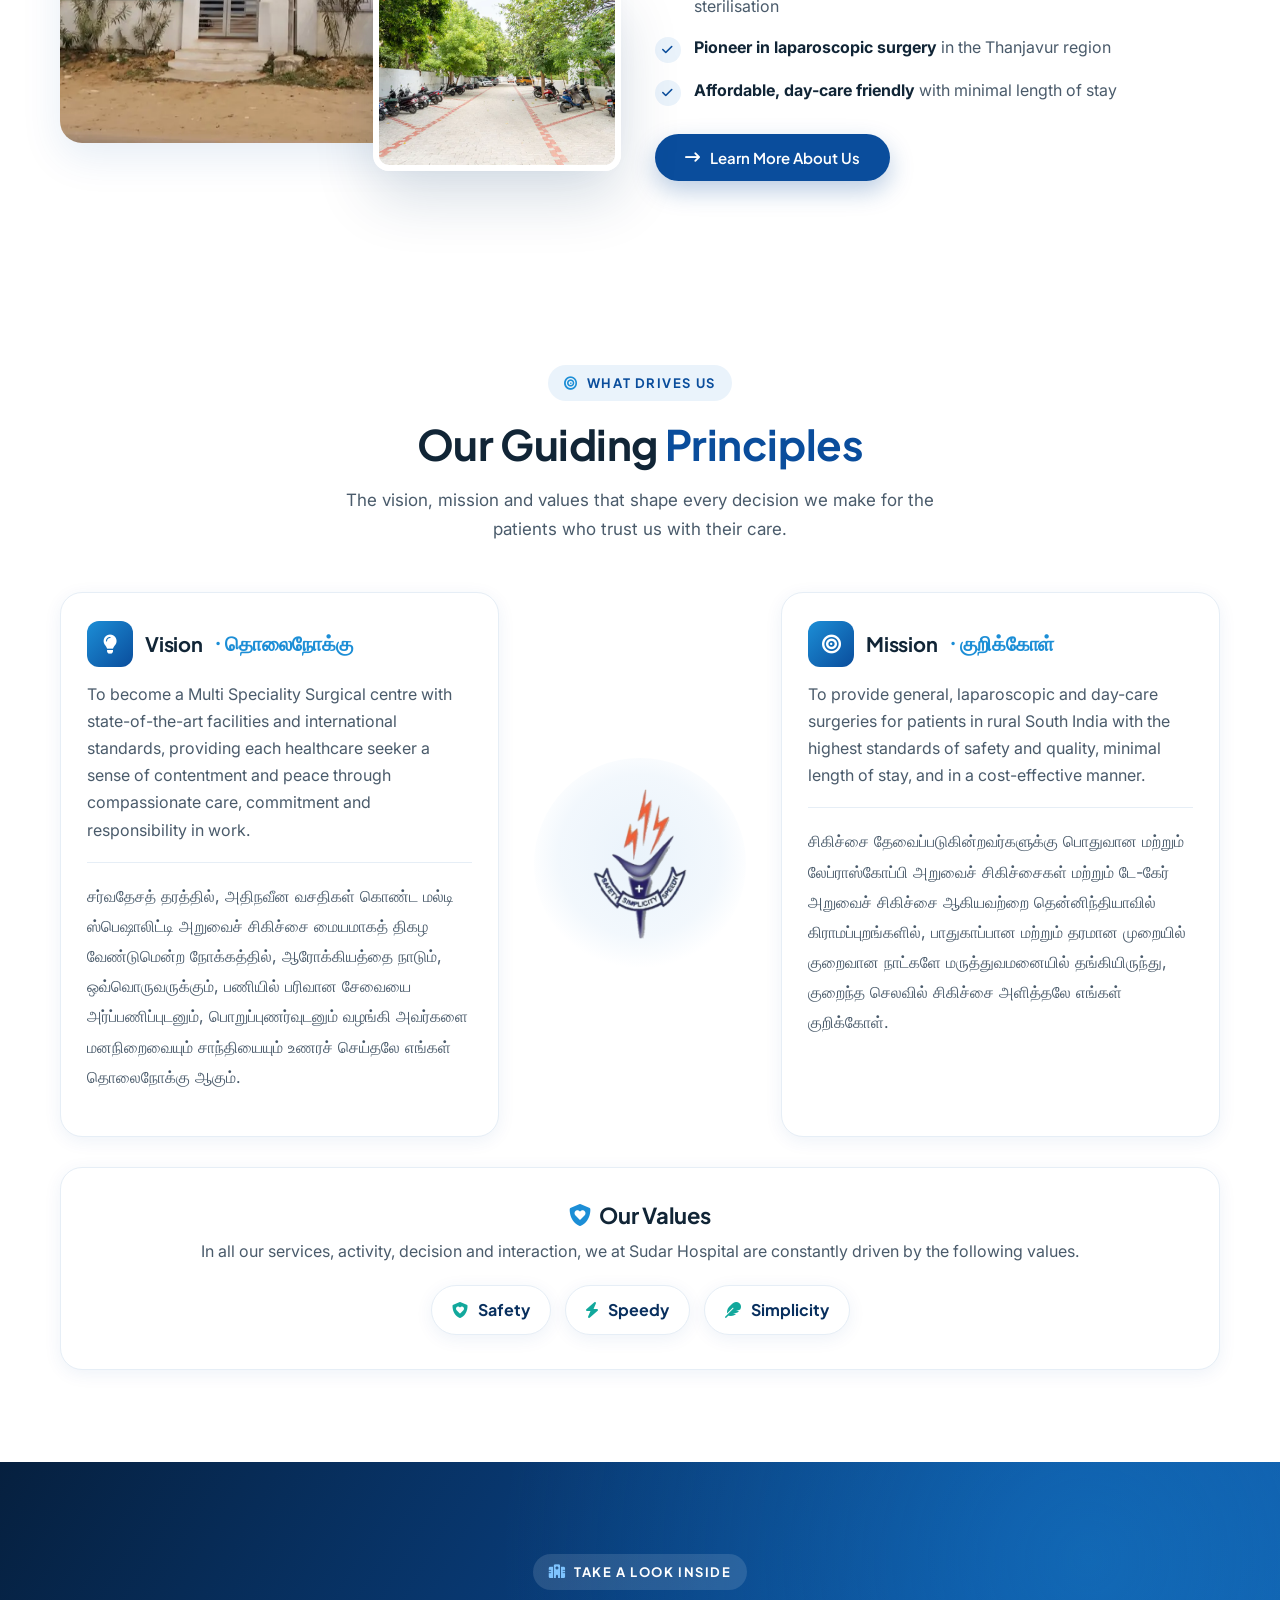
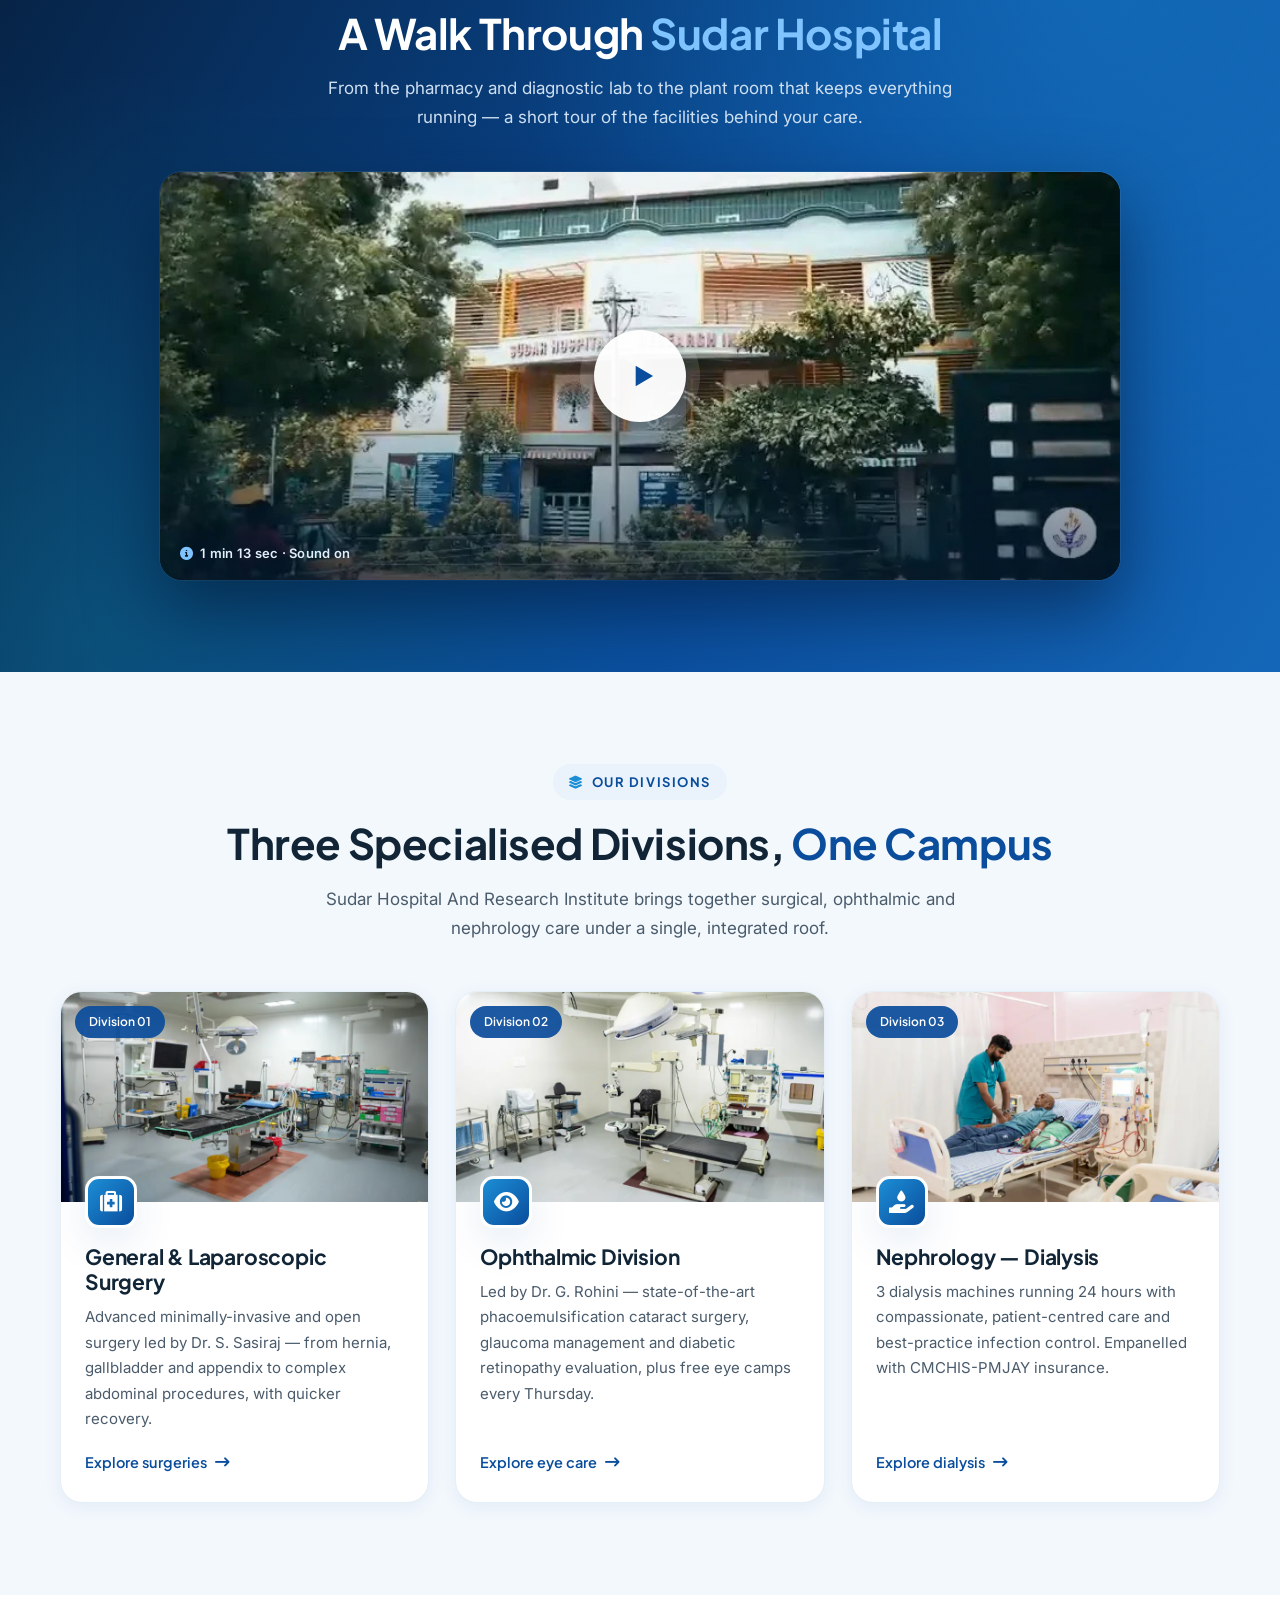
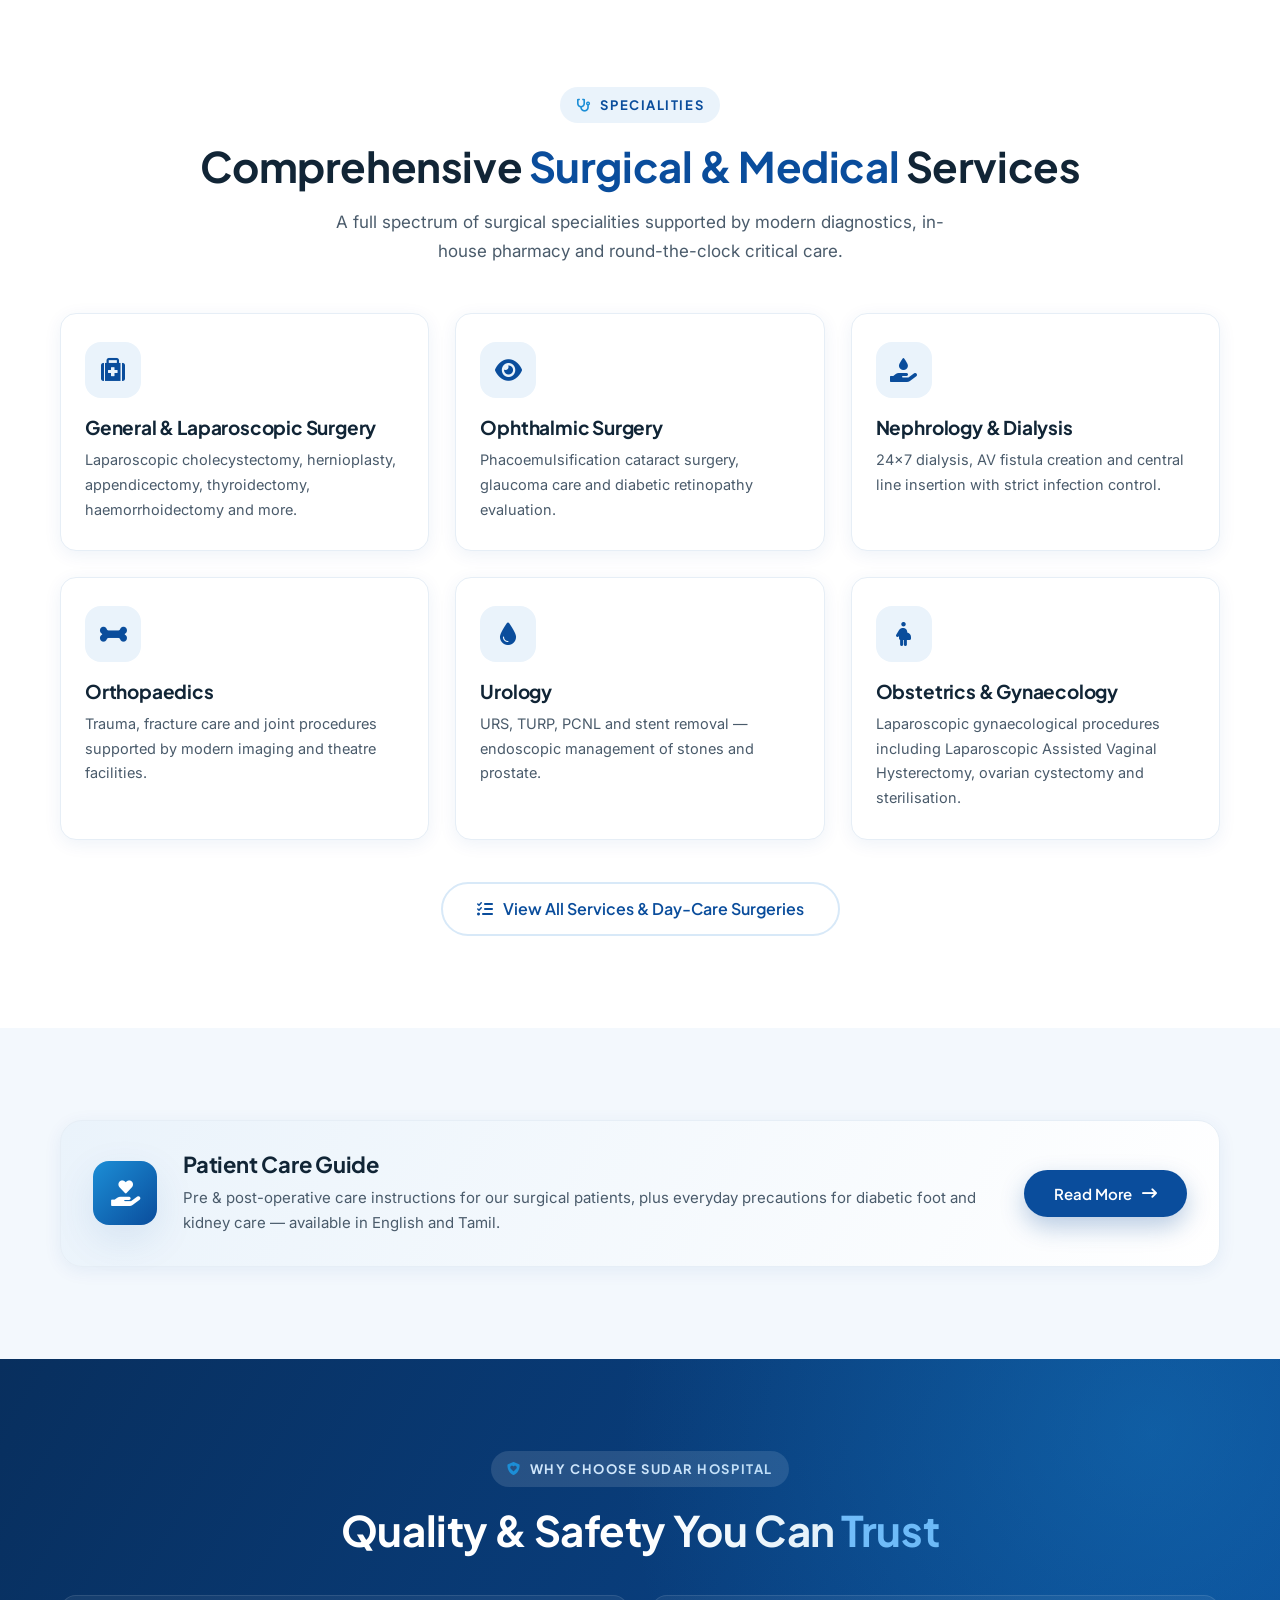
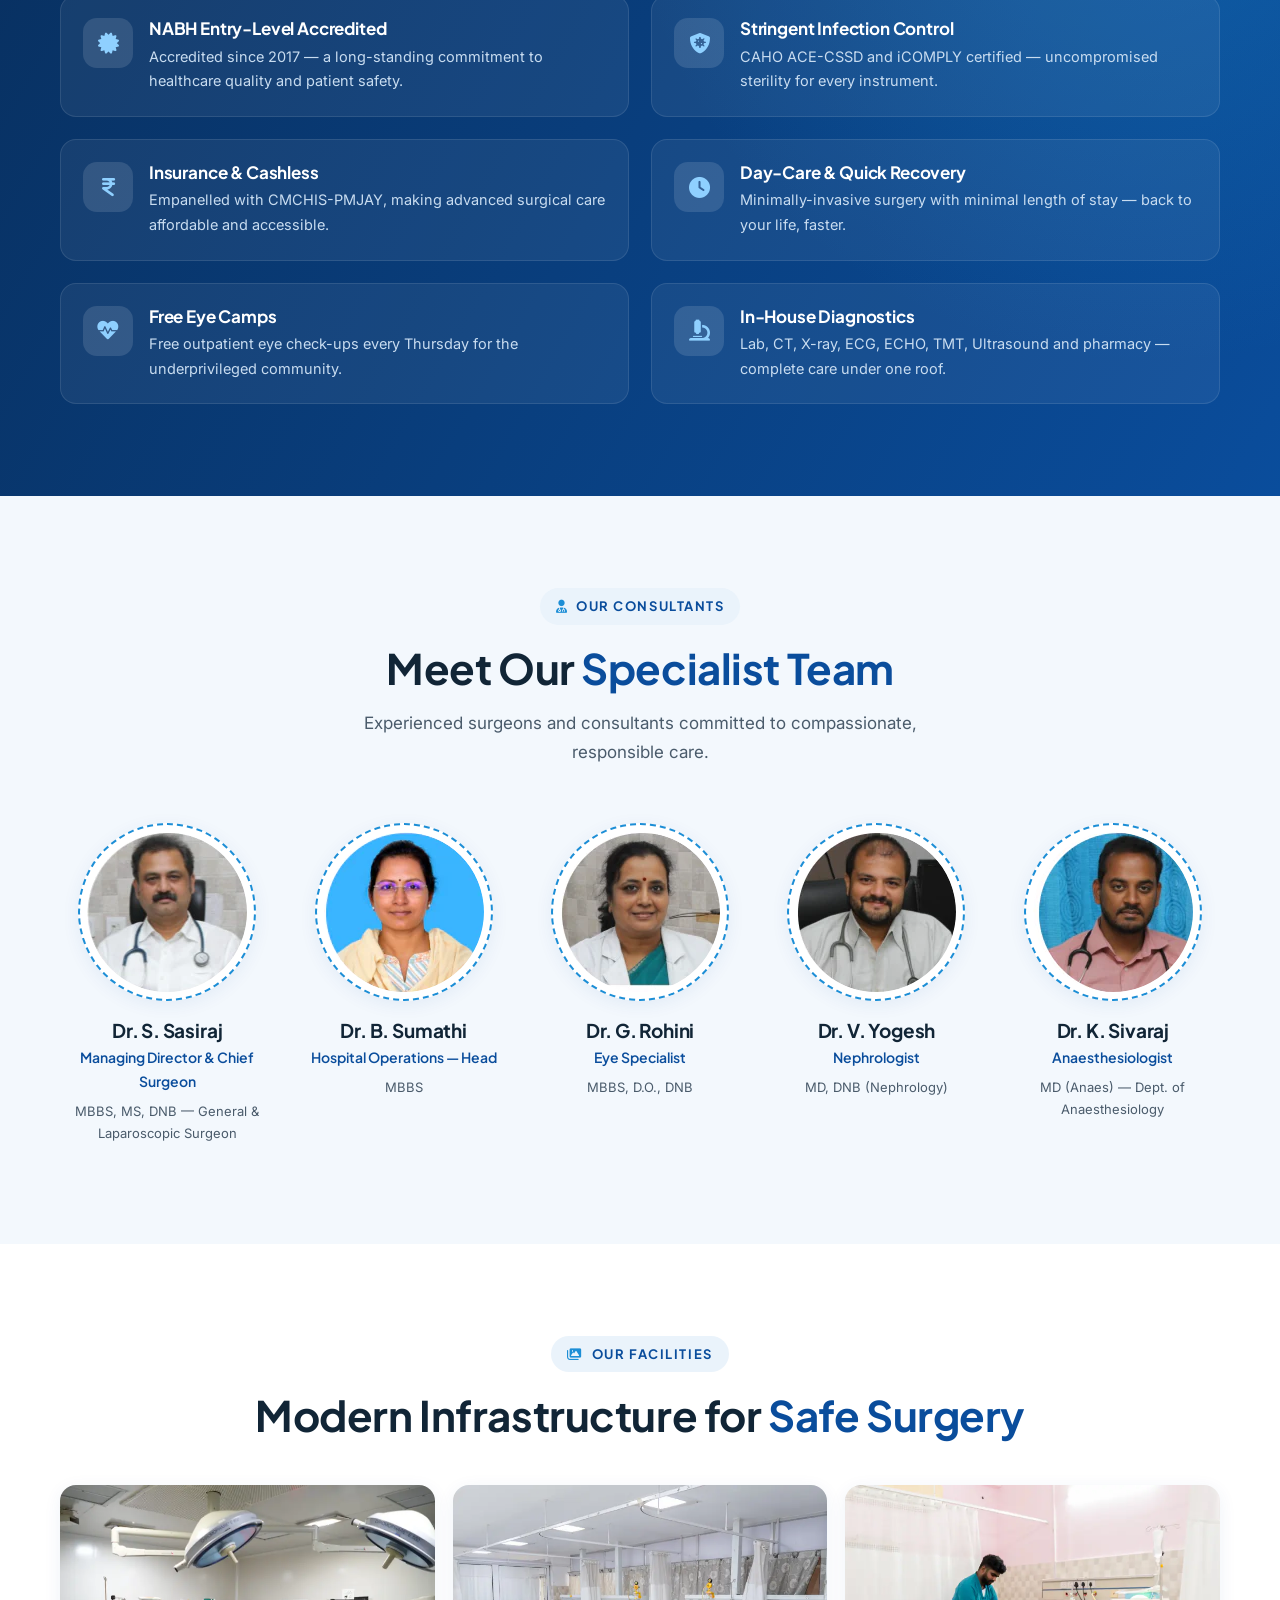
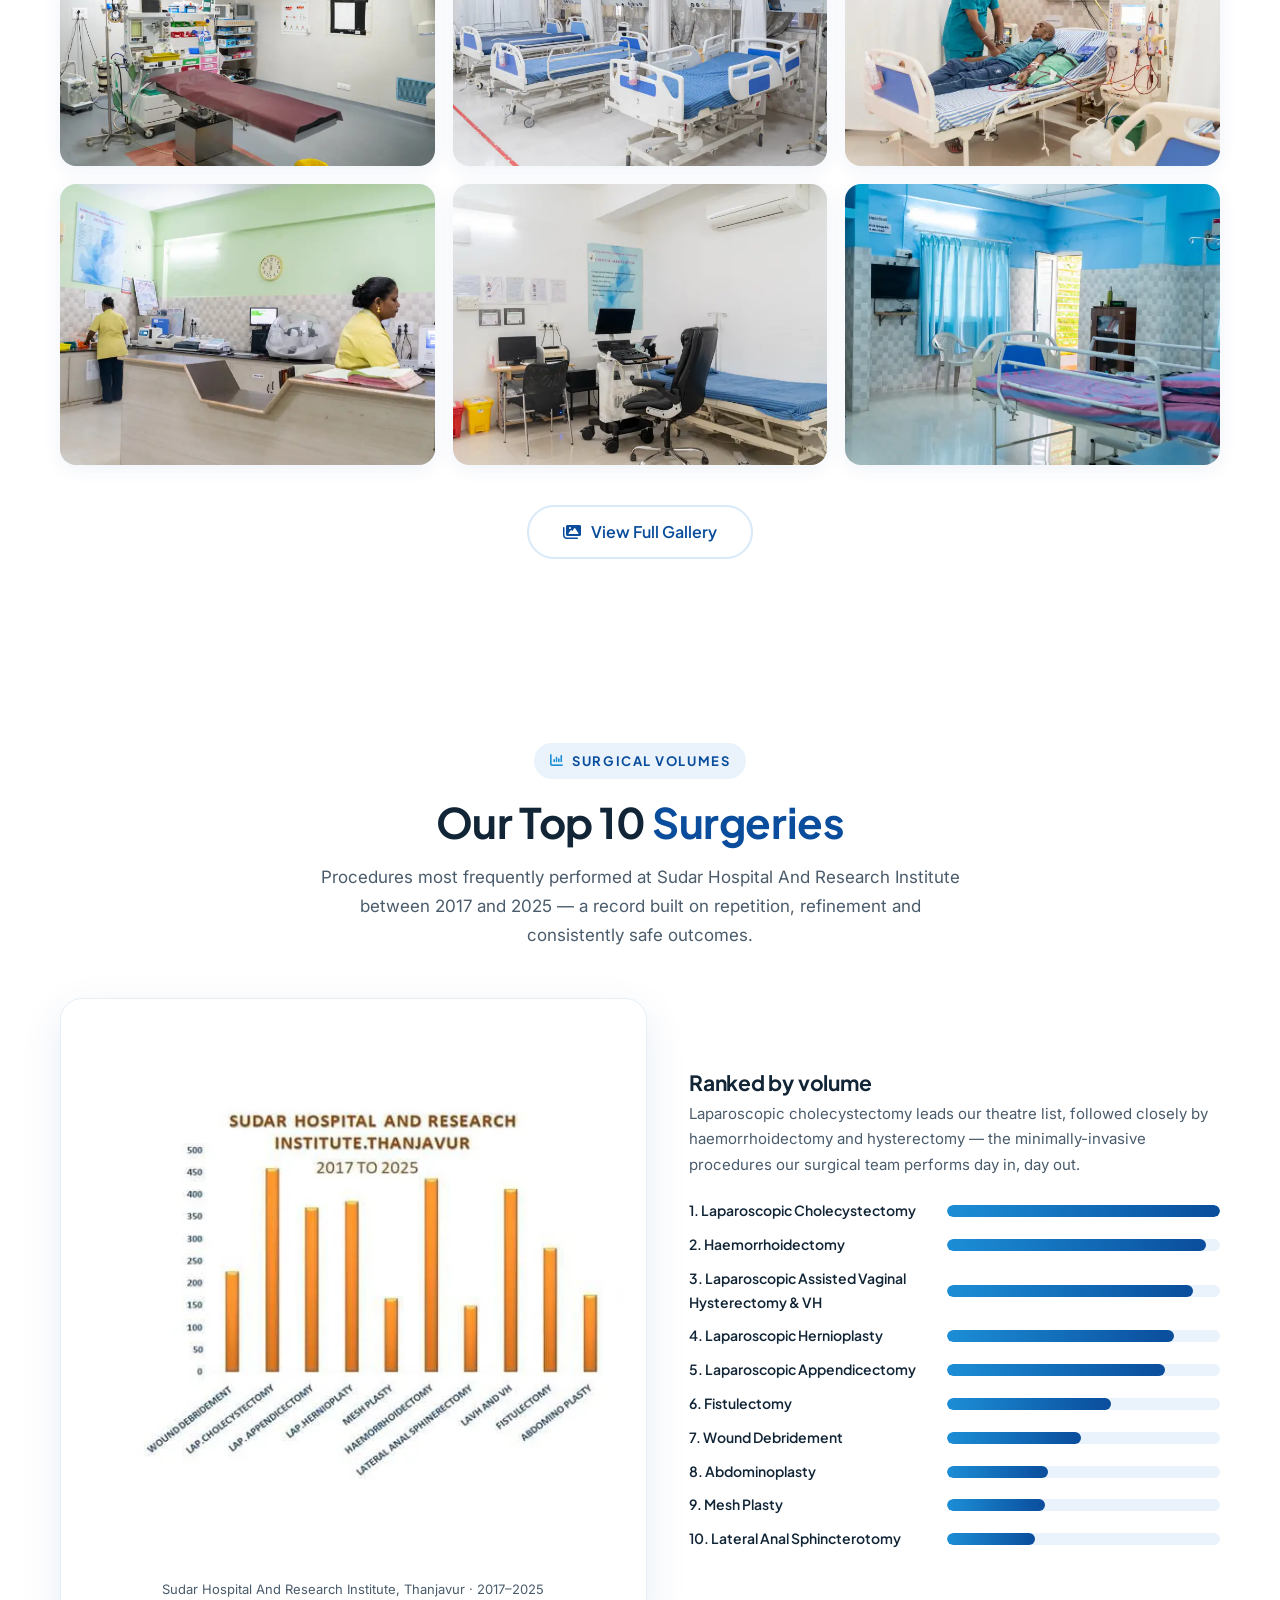
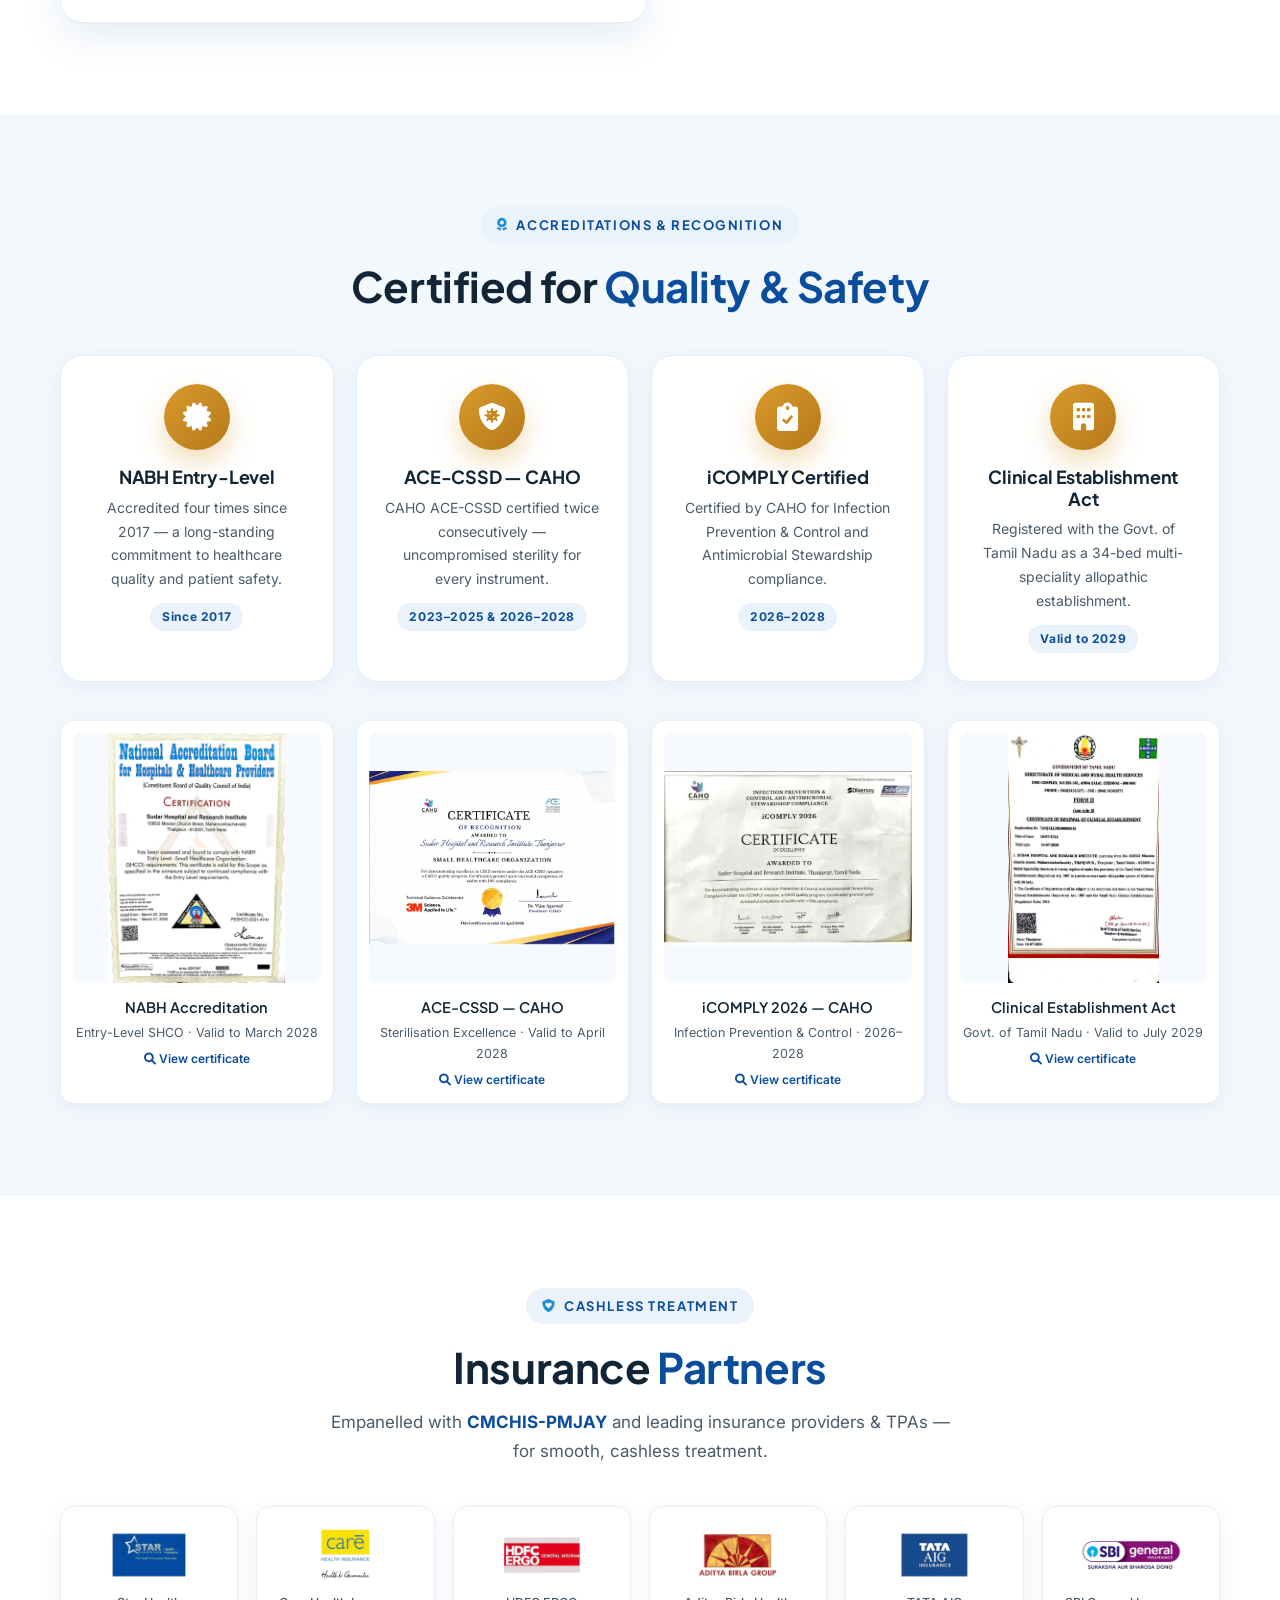
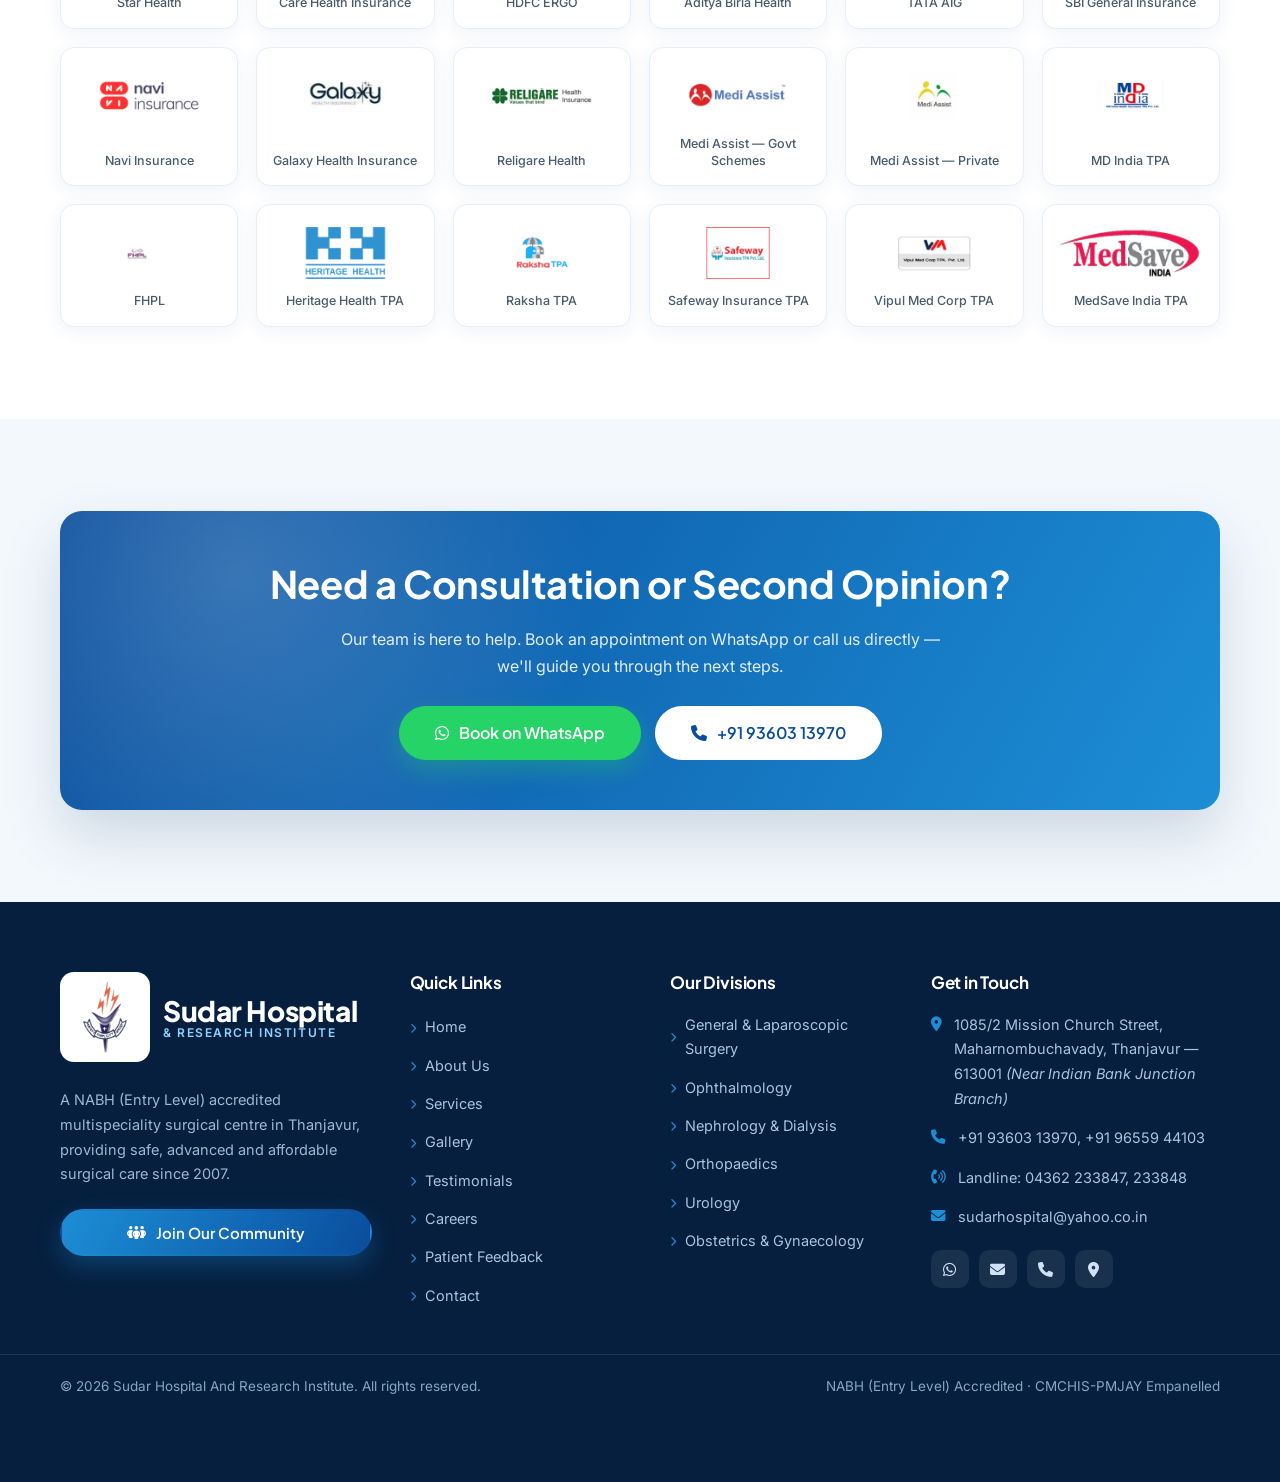
==== commit 414062ea: "commit" ====
--- a/index.html
+++ b/index.html
@@ -24,13 +24,11 @@
   <!--===== FONTS =====-->
   <link rel="preconnect" href="https://fonts.googleapis.com">
   <link rel="preconnect" href="https://fonts.gstatic.com" crossorigin>
-  <link
-    href="https://fonts.googleapis.com/css2?family=Plus+Jakarta+Sans:wght@500;600;700;800&family=Inter:wght@400;500;600&display=swap"
-    rel="stylesheet">
+  <link rel="preload" as="style" href="https://fonts.googleapis.com/css2?family=Plus+Jakarta+Sans:wght@500;600;700;800&family=Inter:wght@400;500;600&display=swap" onload="this.onload=null;this.rel='stylesheet'">
+  <noscript><link rel="stylesheet" href="https://fonts.googleapis.com/css2?family=Plus+Jakarta+Sans:wght@500;600;700;800&family=Inter:wght@400;500;600&display=swap"></noscript>
 
   <!--===== CSS =====-->
   <link rel="stylesheet" href="assets/css/fa-subset.css">
-  <link rel="stylesheet" href="assets/css/plugins/aos.css">
   <link rel="stylesheet" href="assets/css/sudar.css">
 
   <!--===== Local Business Schema =====-->
@@ -40,7 +38,7 @@
     "@type": "Hospital",
     "name": "Sudar Hospital And Research Institute",
     "description": "NABH (Entry Level) accredited multispeciality surgical centre in Thanjavur offering general & laparoscopic surgery, ophthalmology, dialysis and more.",
-    "image": "assets/img/sudar/photos/front-photo.jpg",
+    "image": "assets/img/sudar/photos/front-photo.webp",
     "url": "https://sudarhospital.com",
     "telephone": "+919360313970",
     "medicalSpecialty": ["Surgery", "Ophthalmology", "Nephrology", "Orthopedic", "Urologic", "Gynecologic"],
@@ -58,30 +56,6 @@
 
 <body>
 
-  <!--===== PRELOADER =====-->
-  <div class="sd-preload">
-    <div class="sd-preload__inner">
-      <div class="sd-preload__badge">
-        <svg class="sd-preload__spin" viewBox="0 0 100 100" aria-hidden="true">
-          <defs>
-            <linearGradient id="sdPreGrad" x1="0" y1="0" x2="1" y2="1">
-              <stop offset="0" stop-color="#1c8ed6" />
-              <stop offset="1" stop-color="#0a4d9c" />
-            </linearGradient>
-          </defs>
-          <circle cx="50" cy="50" r="45" fill="none" stroke="#dbe8f4" stroke-width="5" />
-          <circle class="arc" cx="50" cy="50" r="45" fill="none" stroke="url(#sdPreGrad)" stroke-width="5"
-            stroke-linecap="round" stroke-dasharray="80 220" />
-        </svg>
-        <img src="assets/img/sudar/logo/sudar-logo.png" alt="Sudar Hospital" class="sd-preload__logo">
-      </div>
-      <div class="sd-preload__name">SUDAR HOSPITAL<span>&amp; Research Institute</span></div>
-      <svg class="sd-preload__ecg" viewBox="0 0 210 34" preserveAspectRatio="none" aria-hidden="true">
-        <path d="M0 17 H66 l7 -13 l10 26 l8 -20 l6 7 H210" fill="none" stroke="#1c8ed6" stroke-width="2.6"
-          stroke-linecap="round" stroke-linejoin="round" />
-      </svg>
-    </div>
-  </div>
 
   <!--===== FLOATING WHATSAPP + TOP =====-->
   <a class="sd-wa"
@@ -97,7 +71,7 @@
   <header class="sd-header">
     <div class="sd-container sd-header__in">
       <a href="index.html" class="sd-brand">
-        <img src="assets/img/sudar/logo/sudar-logo.png" alt="Sudar Hospital logo" class="sd-brand__mark">
+        <img src="assets/img/sudar/logo/sudar-logo.webp" alt="Sudar Hospital logo" class="sd-brand__mark">
         <span class="sd-brand__tx"><b>Sudar Hospital</b><span>&amp; Research Institute</span></span>
       </a>
       <nav class="sd-nav">
@@ -125,7 +99,7 @@
     <aside class="sd-drawer" aria-label="Mobile menu">
       <div class="sd-drawer__head">
         <a href="index.html" class="sd-brand">
-          <img src="assets/img/sudar/logo/sudar-logo.png" alt="Sudar Hospital logo" class="sd-brand__mark">
+          <img src="assets/img/sudar/logo/sudar-logo.webp" alt="Sudar Hospital logo" class="sd-brand__mark">
           <span class="sd-brand__tx"><b>Sudar Hospital</b><span>&amp; Research Institute</span></span>
         </a>
         <button class="sd-drawer__close" aria-label="Close menu"><i class="fa-solid fa-xmark"></i></button>
@@ -188,9 +162,11 @@
           <div class="sd-hero__mark" role="presentation" aria-hidden="true"></div>
         </div>
         <div class="sd-hero__visual" data-aos="fade-left" data-aos-delay="150">
-          <img src="assets/img/sudar/photos/front-photo.jpg"
+          <img src="assets/img/sudar/photos/front-photo.webp"
+            srcset="assets/img/sudar/photos/front-photo-sm.webp 800w, assets/img/sudar/photos/front-photo.webp 1600w"
+            sizes="(max-width: 991px) min(460px, 100vw), 560px" width="1600" height="1066" fetchpriority="high"
             alt="Sudar Hospital And Research Institute building, Thanjavur" class="sd-hero__photo">
-          <div class="sd-hero__badge2"><img src="assets/img/sudar/logo/nabh-badge.png" alt="NABH Entry Level Certified">
+          <div class="sd-hero__badge2"><img src="assets/img/sudar/logo/nabh-badge.webp" alt="NABH Entry Level Certified">
             NABH (Entry Level) Accredited</div>
           <div class="sd-hero__badge">
             <span class="n">30</span>
@@ -239,10 +215,10 @@
     <div class="sd-container">
       <div class="sd-about__grid">
         <div class="sd-about__media" data-aos="fade-right">
-          <img src="assets/img/sudar/photos/hospital-building.jpg"
+          <img src="assets/img/sudar/photos/hospital-building.webp"
             alt="Front elevation of Sudar Hospital And Research Institute, Thanjavur" class="main" loading="lazy"
             decoding="async">
-          <img src="assets/img/sudar/photos/parking.jpg" alt="Spacious tree-lined parking at Sudar Hospital, Thanjavur"
+          <img src="assets/img/sudar/photos/parking-sm.webp" alt="Spacious tree-lined parking at Sudar Hospital, Thanjavur"
             class="accent-img" loading="lazy" decoding="async">
           <div class="estab"><b>2007</b><span>Established</span></div>
         </div>
@@ -295,7 +271,7 @@
             தொலைநோக்கு ஆகும்.</p>
         </div>
         <div class="sd-principles__mark" data-aos="zoom-in" data-aos-delay="60">
-          <img src="assets/img/sudar/logo/sudar-logo-lg.png" alt="Sudar Hospital &amp; Research Institute logo"
+          <img src="assets/img/sudar/logo/sudar-logo-lg.webp" alt="Sudar Hospital &amp; Research Institute logo"
             width="200" height="200" loading="lazy" decoding="async">
         </div>
         <div class="sd-pc-card" data-aos="fade-up" data-aos-delay="100">
@@ -311,7 +287,7 @@
       </div>
       <!-- Our Values card (client req.), shown on all screen sizes beneath Vision | Mission. -->
       <div class="sd-values-card" data-aos="fade-up">
-        <img src="assets/img/sudar/logo/sudar-logo-lg.png" alt="" width="96" height="96" loading="lazy" decoding="async">
+        <img src="assets/img/sudar/logo/sudar-logo-lg.webp" alt="" width="96" height="96" loading="lazy" decoding="async">
         <h3><i class="fa-solid fa-shield-heart"></i> Our Values</h3>
         <p>In all our services, activity, decision and interaction, we at Sudar Hospital are constantly driven by the following values.</p>
         <div class="sd-values">
@@ -335,7 +311,7 @@
       <!-- Poster + play button until the patient chooses to watch; nothing downloads
            beyond the header until then (preload="metadata"). -->
       <figure class="sd-video" data-aos="zoom-in">
-        <video class="sd-video__media" width="832" height="354" poster="assets/img/sudar/video/tour-poster.jpg"
+        <video class="sd-video__media" width="832" height="354" poster="assets/img/sudar/video/tour-poster.webp"
           preload="metadata" playsinline aria-label="Video tour of Sudar Hospital And Research Institute, Thanjavur">
           <source src="assets/video/sudar-hospital-tour.mp4" type="video/mp4">
           Your browser does not support embedded video.
@@ -360,7 +336,7 @@
       </div>
       <div class="sd-grid-3">
         <article class="sd-division" data-aos="fade-up">
-          <div class="sd-division__img"><img src="assets/img/sudar/photos/ot-2.jpg"
+          <div class="sd-division__img"><img src="assets/img/sudar/photos/ot-2-sm.webp"
               alt="General and laparoscopic surgery theatre" loading="lazy" decoding="async"><span
               class="sd-division__tag">Division 01</span></div>
           <div class="sd-division__body">
@@ -373,7 +349,7 @@
           </div>
         </article>
         <article class="sd-division" data-aos="fade-up" data-aos-delay="100">
-          <div class="sd-division__img"><img src="assets/img/sudar/photos/eye-ot.jpg"
+          <div class="sd-division__img"><img src="assets/img/sudar/photos/eye-ot-sm.webp"
               alt="Ophthalmology and eye care unit" loading="lazy" decoding="async"><span
               class="sd-division__tag">Division 02</span></div>
           <div class="sd-division__body">
@@ -386,7 +362,7 @@
           </div>
         </article>
         <article class="sd-division" data-aos="fade-up" data-aos-delay="200">
-          <div class="sd-division__img"><img src="assets/img/sudar/photos/dialysis.jpg" alt="24x7 dialysis centre"
+          <div class="sd-division__img"><img src="assets/img/sudar/photos/dialysis-sm.webp" alt="24x7 dialysis centre"
               loading="lazy" decoding="async"><span class="sd-division__tag">Division 03</span></div>
           <div class="sd-division__body">
             <div class="sd-division__ic"><i class="fa-solid fa-hand-holding-droplet"></i></div>
@@ -531,35 +507,35 @@
       </div>
       <div class="sd-grid-5">
         <article class="sd-docc" data-aos="fade-up">
-          <div class="sd-docc__img"><img src="assets/img/sudar/team/portraits/dr-sasiraj.png"
+          <div class="sd-docc__img"><img src="assets/img/sudar/team/portraits/dr-sasiraj.webp"
               alt="Dr. S. Sasiraj, Managing Director and Chief Surgeon" loading="lazy" decoding="async"></div>
           <h3>Dr. S. Sasiraj</h3>
           <div class="sd-docc__role">Managing Director &amp; Chief Surgeon</div>
           <p class="sd-docc__qual">MBBS, MS, DNB — General &amp; Laparoscopic Surgeon</p>
         </article>
         <article class="sd-docc" data-aos="fade-up" data-aos-delay="70">
-          <div class="sd-docc__img"><img src="assets/img/sudar/team/portraits/dr-sumathi.png"
+          <div class="sd-docc__img"><img src="assets/img/sudar/team/portraits/dr-sumathi.webp"
               alt="Dr. B. Sumathi, Hospital Operations Head" loading="lazy" decoding="async"></div>
           <h3>Dr. B. Sumathi</h3>
           <div class="sd-docc__role">Hospital Operations — Head</div>
           <p class="sd-docc__qual">MBBS</p>
         </article>
         <article class="sd-docc" data-aos="fade-up" data-aos-delay="140">
-          <div class="sd-docc__img"><img src="assets/img/sudar/team/portraits/dr-rohini.png"
+          <div class="sd-docc__img"><img src="assets/img/sudar/team/portraits/dr-rohini.webp"
               alt="Dr. G. Rohini, Eye Specialist" loading="lazy" decoding="async"></div>
           <h3>Dr. G. Rohini</h3>
           <div class="sd-docc__role">Eye Specialist</div>
           <p class="sd-docc__qual">MBBS, D.O., DNB</p>
         </article>
         <article class="sd-docc" data-aos="fade-up" data-aos-delay="210">
-          <div class="sd-docc__img"><img src="assets/img/sudar/team/portraits/dr-yogesh.png"
+          <div class="sd-docc__img"><img src="assets/img/sudar/team/portraits/dr-yogesh.webp"
               alt="Dr. V. Yogesh, Nephrologist" loading="lazy" decoding="async"></div>
           <h3>Dr. V. Yogesh</h3>
           <div class="sd-docc__role">Nephrologist</div>
           <p class="sd-docc__qual">MD, DNB (Nephrology)</p>
         </article>
         <article class="sd-docc" data-aos="fade-up" data-aos-delay="280">
-          <div class="sd-docc__img"><img src="assets/img/sudar/team/portraits/dr-sivaraj.png"
+          <div class="sd-docc__img"><img src="assets/img/sudar/team/portraits/dr-sivaraj.webp"
               alt="Dr. K. Sivaraj, Anaesthesiologist" loading="lazy" decoding="async"></div>
           <h3>Dr. K. Sivaraj</h3>
           <div class="sd-docc__role">Anaesthesiologist</div>
@@ -577,24 +553,24 @@
         <h2 class="sd-title">Modern Infrastructure for <span class="hl">Safe Surgery</span></h2>
       </div>
       <div class="sd-gallery">
-        <a href="assets/img/sudar/photos/ot-3.jpg" class="sd-gallery__item" data-aos="zoom-in"><img
-            src="assets/img/sudar/photos/ot-3.jpg" alt="Modular operation theatre at Sudar Hospital" loading="lazy"
+        <a href="assets/img/sudar/photos/ot-3.webp" class="sd-gallery__item" data-aos="zoom-in"><img
+            src="assets/img/sudar/photos/ot-3-sm.webp" alt="Modular operation theatre at Sudar Hospital" loading="lazy"
             decoding="async"><span class="sd-gallery__cap">Modular OT</span></a>
-        <a href="assets/img/sudar/photos/icu.jpg" class="sd-gallery__item" data-aos="zoom-in" data-aos-delay="60"><img
-            src="assets/img/sudar/photos/icu.jpg" alt="Intensive care unit at Sudar Hospital" loading="lazy"
+        <a href="assets/img/sudar/photos/icu.webp" class="sd-gallery__item" data-aos="zoom-in" data-aos-delay="60"><img
+            src="assets/img/sudar/photos/icu-sm.webp" alt="Intensive care unit at Sudar Hospital" loading="lazy"
             decoding="async"><span class="sd-gallery__cap">ICU</span></a>
-        <a href="assets/img/sudar/photos/dialysis.jpg" class="sd-gallery__item" data-aos="zoom-in"
-          data-aos-delay="120"><img src="assets/img/sudar/photos/dialysis.jpg"
+        <a href="assets/img/sudar/photos/dialysis.webp" class="sd-gallery__item" data-aos="zoom-in"
+          data-aos-delay="120"><img src="assets/img/sudar/photos/dialysis-sm.webp"
             alt="24x7 dialysis unit at Sudar Hospital" loading="lazy" decoding="async"><span
             class="sd-gallery__cap">Dialysis Unit</span></a>
-        <a href="assets/img/sudar/photos/lab.jpg" class="sd-gallery__item" data-aos="zoom-in"><img
-            src="assets/img/sudar/photos/lab.jpg" alt="Diagnostic laboratory at Sudar Hospital" loading="lazy"
+        <a href="assets/img/sudar/photos/lab.webp" class="sd-gallery__item" data-aos="zoom-in"><img
+            src="assets/img/sudar/photos/lab-sm.webp" alt="Diagnostic laboratory at Sudar Hospital" loading="lazy"
             decoding="async"><span class="sd-gallery__cap">Laboratory</span></a>
-        <a href="assets/img/sudar/photos/scan.jpg" class="sd-gallery__item" data-aos="zoom-in" data-aos-delay="60"><img
-            src="assets/img/sudar/photos/scan.jpg" alt="Ultrasound room at Sudar Hospital" loading="lazy"
+        <a href="assets/img/sudar/photos/scan.webp" class="sd-gallery__item" data-aos="zoom-in" data-aos-delay="60"><img
+            src="assets/img/sudar/photos/scan-sm.webp" alt="Ultrasound room at Sudar Hospital" loading="lazy"
             decoding="async"><span class="sd-gallery__cap">Ultrasound</span></a>
-        <a href="assets/img/sudar/photos/luxury-room.jpg" class="sd-gallery__item" data-aos="zoom-in"
-          data-aos-delay="120"><img src="assets/img/sudar/photos/luxury-room.jpg"
+        <a href="assets/img/sudar/photos/luxury-room.webp" class="sd-gallery__item" data-aos="zoom-in"
+          data-aos-delay="120"><img src="assets/img/sudar/photos/luxury-room-sm.webp"
             alt="Luxury inpatient room at Sudar Hospital" loading="lazy" decoding="async"><span
             class="sd-gallery__cap">Patient Rooms</span></a>
       </div>
@@ -616,7 +592,7 @@
       </div>
       <div class="sd-graph">
         <figure class="sd-graph__fig" data-aos="fade-right" style="margin:0;">
-          <img src="assets/img/sudar/graphs/top-surgeries.jpg"
+          <img src="assets/img/sudar/graphs/top-surgeries.webp"
             alt="Bar chart of the ten most performed surgeries at Sudar Hospital And Research Institute, Thanjavur, 2017 to 2025"
             loading="lazy" decoding="async">
           <figcaption>Sudar Hospital And Research Institute, Thanjavur · 2017–2025</figcaption>
@@ -687,24 +663,24 @@
         </div>
       </div>
       <div class="sd-certs">
-        <a href="assets/img/sudar/certificates/nabh.jpg" target="_blank" rel="noopener" class="sd-cert"
-          data-aos="zoom-in"><img src="assets/img/sudar/certificates/nabh.jpg"
+        <a href="assets/img/sudar/certificates/nabh.webp" target="_blank" rel="noopener" class="sd-cert"
+          data-aos="zoom-in"><img src="assets/img/sudar/certificates/nabh-sm.webp"
             alt="NABH Entry Level accreditation certificate — Sudar Hospital And Research Institute" loading="lazy"
             decoding="async"><b>NABH Accreditation</b><small>Entry-Level SHCO · Valid to March 2028</small><span
             class="zoom"><i class="fa-solid fa-magnifying-glass"></i> View certificate</span></a>
-        <a href="assets/img/sudar/certificates/cssd-ace.jpg" target="_blank" rel="noopener" class="sd-cert"
-          data-aos="zoom-in" data-aos-delay="80"><img src="assets/img/sudar/certificates/cssd-ace.jpg"
+        <a href="assets/img/sudar/certificates/cssd-ace.webp" target="_blank" rel="noopener" class="sd-cert"
+          data-aos="zoom-in" data-aos-delay="80"><img src="assets/img/sudar/certificates/cssd-ace-sm.webp"
             alt="CAHO ACE-CSSD certificate of recognition for sterilisation excellence" loading="lazy"
             decoding="async"><b>ACE-CSSD — CAHO</b><small>Sterilisation Excellence · Valid to April 2028</small><span
             class="zoom"><i class="fa-solid fa-magnifying-glass"></i> View certificate</span></a>
-        <a href="assets/img/sudar/certificates/i-comply.jpg" target="_blank" rel="noopener" class="sd-cert"
-          data-aos="zoom-in" data-aos-delay="160"><img src="assets/img/sudar/certificates/i-comply.jpg"
+        <a href="assets/img/sudar/certificates/i-comply.webp" target="_blank" rel="noopener" class="sd-cert"
+          data-aos="zoom-in" data-aos-delay="160"><img src="assets/img/sudar/certificates/i-comply.webp"
             alt="CAHO iCOMPLY 2026 certificate of excellence for infection prevention and control" loading="lazy"
             decoding="async"><b>iCOMPLY 2026 — CAHO</b><small>Infection Prevention &amp; Control ·
             2026–2028</small><span class="zoom"><i class="fa-solid fa-magnifying-glass"></i> View certificate</span></a>
-        <a href="assets/img/sudar/certificates/clinical-establishment.jpg" target="_blank" rel="noopener"
+        <a href="assets/img/sudar/certificates/clinical-establishment.webp" target="_blank" rel="noopener"
           class="sd-cert" data-aos="zoom-in" data-aos-delay="240"><img
-            src="assets/img/sudar/certificates/clinical-establishment.jpg"
+            src="assets/img/sudar/certificates/clinical-establishment-sm.webp"
             alt="Tamil Nadu Clinical Establishment registration renewal certificate" loading="lazy"
             decoding="async"><b>Clinical Establishment Act</b><small>Govt. of Tamil Nadu · Valid to July
             2029</small><span class="zoom"><i class="fa-solid fa-magnifying-glass"></i> View certificate</span></a>
@@ -723,76 +699,76 @@
       </div>
       <div class="sd-insurance">
         <div class="sd-ins-card" data-aos="zoom-in">
-          <div class="sd-ins-card__logo"><img src="assets/img/sudar/insurance/star-health.png" alt="Star Health"
+          <div class="sd-ins-card__logo"><img src="assets/img/sudar/insurance/star-health.webp" alt="Star Health"
               loading="lazy" decoding="async"></div><span>Star Health</span>
         </div>
         <div class="sd-ins-card" data-aos="zoom-in" data-aos-delay="40">
-          <div class="sd-ins-card__logo"><img src="assets/img/sudar/insurance/care-health.png"
+          <div class="sd-ins-card__logo"><img src="assets/img/sudar/insurance/care-health.webp"
               alt="Care Health Insurance" loading="lazy" decoding="async"></div><span>Care Health Insurance</span>
         </div>
         <div class="sd-ins-card" data-aos="zoom-in" data-aos-delay="80">
-          <div class="sd-ins-card__logo"><img src="assets/img/sudar/insurance/hdfc-ergo.png" alt="HDFC ERGO"
+          <div class="sd-ins-card__logo"><img src="assets/img/sudar/insurance/hdfc-ergo.webp" alt="HDFC ERGO"
               loading="lazy" decoding="async"></div><span>HDFC ERGO</span>
         </div>
         <div class="sd-ins-card" data-aos="zoom-in" data-aos-delay="120">
-          <div class="sd-ins-card__logo"><img src="assets/img/sudar/insurance/aditya-birla.png"
+          <div class="sd-ins-card__logo"><img src="assets/img/sudar/insurance/aditya-birla.webp"
               alt="Aditya Birla Health" loading="lazy" decoding="async"></div><span>Aditya Birla Health</span>
         </div>
         <div class="sd-ins-card" data-aos="zoom-in" data-aos-delay="160">
-          <div class="sd-ins-card__logo"><img src="assets/img/sudar/insurance/tata-aig.png" alt="TATA AIG"
+          <div class="sd-ins-card__logo"><img src="assets/img/sudar/insurance/tata-aig.webp" alt="TATA AIG"
               loading="lazy" decoding="async"></div><span>TATA AIG</span>
         </div>
         <div class="sd-ins-card" data-aos="zoom-in" data-aos-delay="200">
-          <div class="sd-ins-card__logo"><img src="assets/img/sudar/insurance/sbi-general.png"
+          <div class="sd-ins-card__logo"><img src="assets/img/sudar/insurance/sbi-general.webp"
               alt="SBI General Insurance" loading="lazy" decoding="async"></div><span>SBI General Insurance</span>
         </div>
         <div class="sd-ins-card" data-aos="zoom-in" data-aos-delay="240">
-          <div class="sd-ins-card__logo"><img src="assets/img/sudar/insurance/navi.png" alt="Navi Insurance"
+          <div class="sd-ins-card__logo"><img src="assets/img/sudar/insurance/navi.webp" alt="Navi Insurance"
               loading="lazy" decoding="async"></div><span>Navi Insurance</span>
         </div>
         <div class="sd-ins-card" data-aos="zoom-in" data-aos-delay="280">
-          <div class="sd-ins-card__logo"><img src="assets/img/sudar/insurance/galaxy.png" alt="Galaxy Health Insurance"
+          <div class="sd-ins-card__logo"><img src="assets/img/sudar/insurance/galaxy.webp" alt="Galaxy Health Insurance"
               loading="lazy" decoding="async"></div><span>Galaxy Health Insurance</span>
         </div>
         <div class="sd-ins-card" data-aos="zoom-in" data-aos-delay="320">
-          <div class="sd-ins-card__logo"><img src="assets/img/sudar/insurance/religare-health.png" alt="Religare Health"
+          <div class="sd-ins-card__logo"><img src="assets/img/sudar/insurance/religare-health.webp" alt="Religare Health"
               loading="lazy" decoding="async"></div><span>Religare Health</span>
         </div>
         <div class="sd-ins-card" data-aos="zoom-in" data-aos-delay="320">
-          <div class="sd-ins-card__logo"><img src="assets/img/sudar/insurance/medi-assist-govt.png"
+          <div class="sd-ins-card__logo"><img src="assets/img/sudar/insurance/medi-assist-govt.webp"
               alt="Medi Assist — Govt Schemes" loading="lazy" decoding="async"></div><span>Medi Assist — Govt
             Schemes</span>
         </div>
         <div class="sd-ins-card" data-aos="zoom-in" data-aos-delay="320">
-          <div class="sd-ins-card__logo"><img src="assets/img/sudar/insurance/medi-assist-pvt.png"
+          <div class="sd-ins-card__logo"><img src="assets/img/sudar/insurance/medi-assist-pvt.webp"
               alt="Medi Assist — Private" loading="lazy" decoding="async"></div><span>Medi Assist — Private</span>
         </div>
         <div class="sd-ins-card" data-aos="zoom-in" data-aos-delay="320">
-          <div class="sd-ins-card__logo"><img src="assets/img/sudar/insurance/md-india.png" alt="MD India TPA"
+          <div class="sd-ins-card__logo"><img src="assets/img/sudar/insurance/md-india.webp" alt="MD India TPA"
               loading="lazy" decoding="async"></div><span>MD India TPA</span>
         </div>
         <div class="sd-ins-card" data-aos="zoom-in" data-aos-delay="320">
-          <div class="sd-ins-card__logo"><img src="assets/img/sudar/insurance/fhpl.png" alt="FHPL" loading="lazy"
+          <div class="sd-ins-card__logo"><img src="assets/img/sudar/insurance/fhpl.webp" alt="FHPL" loading="lazy"
               decoding="async"></div><span>FHPL</span>
         </div>
         <div class="sd-ins-card" data-aos="zoom-in" data-aos-delay="320">
-          <div class="sd-ins-card__logo"><img src="assets/img/sudar/insurance/heritage-health.png"
+          <div class="sd-ins-card__logo"><img src="assets/img/sudar/insurance/heritage-health.webp"
               alt="Heritage Health TPA" loading="lazy" decoding="async"></div><span>Heritage Health TPA</span>
         </div>
         <div class="sd-ins-card" data-aos="zoom-in" data-aos-delay="320">
-          <div class="sd-ins-card__logo"><img src="assets/img/sudar/insurance/raksha.png" alt="Raksha TPA"
+          <div class="sd-ins-card__logo"><img src="assets/img/sudar/insurance/raksha.webp" alt="Raksha TPA"
               loading="lazy" decoding="async"></div><span>Raksha TPA</span>
         </div>
         <div class="sd-ins-card" data-aos="zoom-in" data-aos-delay="320">
-          <div class="sd-ins-card__logo"><img src="assets/img/sudar/insurance/safeway.png" alt="Safeway Insurance TPA"
+          <div class="sd-ins-card__logo"><img src="assets/img/sudar/insurance/safeway.webp" alt="Safeway Insurance TPA"
               loading="lazy" decoding="async"></div><span>Safeway Insurance TPA</span>
         </div>
         <div class="sd-ins-card" data-aos="zoom-in" data-aos-delay="320">
-          <div class="sd-ins-card__logo"><img src="assets/img/sudar/insurance/vipul.png" alt="Vipul Med Corp TPA"
+          <div class="sd-ins-card__logo"><img src="assets/img/sudar/insurance/vipul.webp" alt="Vipul Med Corp TPA"
               loading="lazy" decoding="async"></div><span>Vipul Med Corp TPA</span>
         </div>
         <div class="sd-ins-card" data-aos="zoom-in" data-aos-delay="320">
-          <div class="sd-ins-card__logo"><img src="assets/img/sudar/insurance/medsave.png" alt="MedSave India TPA"
+          <div class="sd-ins-card__logo"><img src="assets/img/sudar/insurance/medsave.webp" alt="MedSave India TPA"
               loading="lazy" decoding="async"></div><span>MedSave India TPA</span>
         </div>
       </div>
@@ -823,7 +799,7 @@
       <div class="sd-footer__grid">
         <div class="sd-footer__about">
           <a href="index.html" class="sd-brand">
-            <img src="assets/img/sudar/logo/sudar-logo.png" alt="Sudar Hospital logo" class="sd-brand__mark">
+            <img src="assets/img/sudar/logo/sudar-logo.webp" alt="Sudar Hospital logo" class="sd-brand__mark">
             <span class="sd-brand__tx"><b>Sudar Hospital</b><span>&amp; Research Institute</span></span>
           </a>
           <p>A NABH (Entry Level) accredited multispeciality surgical centre in Thanjavur, providing safe, advanced and affordable
@@ -891,7 +867,6 @@
   </footer>
 
   <!--===== JS =====-->
-  <script defer src="assets/js/plugins/aos.js"></script>
   <script defer src="assets/js/sudar.js"></script>
 </body>
 
--- a/assets/css/fa-subset.css
+++ b/assets/css/fa-subset.css
@@ -4,96 +4,77 @@
 .fa,.fas,.fa-solid,.fab,.fa-brands{-webkit-font-smoothing:antialiased;-moz-osx-font-smoothing:grayscale;display:inline-block;font-style:normal;font-variant:normal;line-height:1;text-rendering:auto}
 .fa,.fas,.fa-solid{font-family:"Font Awesome 6 Free";font-weight:900}
 .fab,.fa-brands{font-family:"Font Awesome 6 Brands";font-weight:400}
+
 .fa-arrow-right-long::before{content:"\f178"}
 .fa-arrow-up::before{content:"\f062"}
 .fa-award::before{content:"\f559"}
 .fa-bars-staggered::before{content:"\f550"}
+.fa-bed-pulse::before{content:"\f487"}
 .fa-bed::before{content:"\f236"}
 .fa-bolt::before{content:"\f0e7"}
 .fa-bone::before{content:"\f5d7"}
 .fa-briefcase-medical::before{content:"\f469"}
+.fa-briefcase::before{content:"\f0b1"}
+.fa-building::before{content:"\f1ad"}
 .fa-bullseye::before{content:"\f140"}
 .fa-calendar-check::before{content:"\f274"}
 .fa-certificate::before{content:"\f0a3"}
+.fa-chart-column::before{content:"\e0e3"}
 .fa-check::before{content:"\f00c"}
 .fa-chevron-right::before{content:"\f054"}
 .fa-circle-check::before{content:"\f058"}
 .fa-circle-info::before{content:"\f05a"}
+.fa-circle-question::before{content:"\f059"}
 .fa-clipboard-check::before{content:"\f46c"}
 .fa-clock::before{content:"\f017"}
+.fa-comment-dots::before{content:"\f4ad"}
 .fa-comment-medical::before{content:"\f7f5"}
 .fa-comments::before{content:"\f086"}
+.fa-diamond-turn-right::before{content:"\f5eb"}
 .fa-droplet::before{content:"\f043"}
 .fa-envelope::before{content:"\f0e0"}
 .fa-eye::before{content:"\f06e"}
-.fa-eye-low-vision::before{content:"\f2a8"}
 .fa-feather::before{content:"\f52d"}
+.fa-file-arrow-up::before{content:"\f574"}
+.fa-file-invoice-dollar::before{content:"\f571"}
 .fa-graduation-cap::before{content:"\f19d"}
 .fa-hand-holding-droplet::before{content:"\f4c1"}
 .fa-hand-holding-heart::before{content:"\f4be"}
 .fa-hand-holding-medical::before{content:"\e05c"}
+.fa-handshake-angle::before{content:"\f4c4"}
+.fa-headset::before{content:"\f590"}
 .fa-heart-pulse::before{content:"\f21e"}
+.fa-hospital-user::before{content:"\f80d"}
 .fa-hospital::before{content:"\f0f8"}
-.fa-hospital-user::before{content:"\f80d"}
 .fa-house-medical::before{content:"\e3b2"}
+.fa-id-card::before{content:"\f2c2"}
 .fa-images::before{content:"\f302"}
 .fa-indian-rupee-sign::before{content:"\e1bc"}
 .fa-layer-group::before{content:"\f5fd"}
+.fa-lightbulb::before{content:"\f0eb"}
 .fa-list-check::before{content:"\f0ae"}
 .fa-location-dot::before{content:"\f3c5"}
+.fa-magnifying-glass::before{content:"\f002"}
+.fa-medal::before{content:"\f5a2"}
 .fa-microscope::before{content:"\f610"}
+.fa-mobile-screen-button::before{content:"\f3cd"}
+.fa-notes-medical::before{content:"\f481"}
+.fa-paper-plane::before{content:"\f1d8"}
 .fa-people-group::before{content:"\e533"}
 .fa-person-pregnant::before{content:"\e31e"}
+.fa-phone-volume::before{content:"\f2a0"}
 .fa-phone::before{content:"\f095"}
-.fa-phone-volume::before{content:"\f2a0"}
 .fa-shield-heart::before{content:"\e574"}
 .fa-shield-virus::before{content:"\e06c"}
+.fa-sitemap::before{content:"\f0e8"}
 .fa-star::before{content:"\f005"}
 .fa-stethoscope::before{content:"\f0f1"}
 .fa-suitcase-medical::before{content:"\f0fa"}
+.fa-trophy::before{content:"\f091"}
 .fa-user-doctor::before{content:"\f0f0"}
 .fa-user-tie::before{content:"\f508"}
 .fa-users::before{content:"\f0c0"}
+.fa-vial::before{content:"\f492"}
+.fa-whatsapp::before{content:"\f232"}
 .fa-x-ray::before{content:"\f497"}
 .fa-xmark::before{content:"\f00d"}
-
-.fa-whatsapp::before{content:"\f232"}
-.fa-magnifying-glass::before{content:"\f002"}
-.fa-bed-pulse::before{content:"\f487"}
-.fa-bell-concierge::before{content:"\f562"}
-.fa-binoculars::before{content:"\f1e5"}
-.fa-briefcase::before{content:"\f0b1"}
-.fa-building::before{content:"\f1ad"}
-.fa-car::before{content:"\f1b9"}
-.fa-chart-column::before{content:"\e0e3"}
-.fa-chart-simple::before{content:"\e473"}
-.fa-chevron-down::before{content:"\f078"}
-.fa-circle-question::before{content:"\f059"}
-.fa-comment-dots::before{content:"\f4ad"}
-.fa-face-smile::before{content:"\f118"}
-.fa-file-arrow-up::before{content:"\f574"}
-.fa-file-invoice-dollar::before{content:"\f571"}
-.fa-flask::before{content:"\f0c3"}
-.fa-glasses::before{content:"\f530"}
-.fa-handshake-angle::before{content:"\f4c4"}
-.fa-id-card::before{content:"\f2c2"}
-.fa-kit-medical::before{content:"\f479"}
-.fa-lightbulb::before{content:"\f0eb"}
-.fa-medal::before{content:"\f5a2"}
-.fa-notes-medical::before{content:"\f481"}
-.fa-paper-plane::before{content:"\f1d8"}
-.fa-paperclip::before{content:"\f0c6"}
-.fa-quote-left::before{content:"\f10d"}
-.fa-road::before{content:"\f018"}
-.fa-sitemap::before{content:"\f0e8"}
-.fa-square-check::before{content:"\f14a"}
-.fa-syringe::before{content:"\f48e"}
-.fa-tree::before{content:"\f1bb"}
-.fa-trophy::before{content:"\f091"}
-.fa-upload::before{content:"\f093"}
-.fa-user::before{content:"\f007"}
-.fa-utensils::before{content:"\f2e7"}
-.fa-vial::before{content:"\f492"}
-.fa-water::before{content:"\f773"}
-.fa-wave-square::before{content:"\f83e"}
-.fa-wheelchair::before{content:"\f193"}
--- a/assets/css/sudar.css
+++ b/assets/css/sudar.css
@@ -60,13 +60,13 @@
 [class*="sd-grid-"] > *,
 .sd-stats__grid > *, .sd-footer__grid > *, .sd-why__grid > *, .sd-accred > *,
 .sd-insurance > *, .sd-certs > *, .sd-gallery > *, .sd-awards > *,
-.sd-hero__grid > *, .sd-about__grid > *, .sd-contact__grid > *,
+.sd-hero__grid > *, .sd-about__grid > *,
 .sd-profile > *, .sd-graph > *, .sd-faq-grid > *, .sd-list-cols > * { min-width: 0; }
 
 /* Addresses, emails and Tamil compounds are long unbreakable runs — let them
    wrap rather than force their container wider than the screen. */
 .sd-footer__contact, .sd-info-card, .sd-drawer__contact,
-.sd-doc__meta, .sd-timing__row, .sd-quote, .sd-faq__a { overflow-wrap: anywhere; }
+.sd-timing__row, .sd-quote, .sd-faq__a { overflow-wrap: anywhere; }
 [lang="ta"] { overflow-wrap: break-word; word-break: normal; line-break: normal; }
 /* Tamil glyphs carry more detail per em — nudge them up so they stay legible
    at the sizes the Latin copy uses */
@@ -128,8 +128,6 @@
 }
 .sd-btn--primary { background: var(--c-primary); color: #fff; box-shadow: 0 10px 24px rgba(10,77,156,.28); }
 .sd-btn--primary:hover { background: var(--c-primary-dark); color: #fff; transform: translateY(-2px); box-shadow: 0 16px 30px rgba(10,77,156,.34); }
-.sd-btn--accent { background: var(--c-accent); color: #fff; box-shadow: 0 10px 24px rgba(28,142,214,.3); }
-.sd-btn--accent:hover { background: #157bbd; color: #fff; transform: translateY(-2px); }
 .sd-btn--wa { background: #25d366; color: #fff; box-shadow: 0 10px 24px rgba(37,211,102,.32); }
 .sd-btn--wa:hover { background: #1eb858; color: #fff; transform: translateY(-2px); }
 .sd-btn--ghost { background: transparent; color: var(--c-primary); border-color: var(--c-accent-soft2); }
@@ -141,24 +139,6 @@
 /* ============================================================
    HEADER
    ============================================================ */
-.sd-topbar {
-  background: var(--c-primary-dark); color: #cfe0f1;
-  font-size: 13.5px; letter-spacing: .01em;
-}
-.sd-topbar__in { display: flex; align-items: center; justify-content: space-between; gap: 18px; padding: 9px 0; }
-.sd-topbar a { color: #e4eefa; }
-.sd-topbar a:hover { color: #fff; }
-.sd-topbar__info { display: flex; gap: 26px; flex-wrap: wrap; }
-.sd-topbar__info span, .sd-topbar__info a { display: inline-flex; align-items: center; gap: 8px; }
-.sd-topbar__info i { color: var(--c-accent); }
-.sd-topbar__social { display: flex; gap: 8px; }
-.sd-topbar__social a {
-  width: 28px; height: 28px; border-radius: 50%;
-  display: inline-flex; align-items: center; justify-content: center;
-  background: rgba(255,255,255,.1); font-size: 12px;
-}
-.sd-topbar__social a:hover { background: var(--c-accent); }
-
 .sd-header { position: sticky; top: 0; z-index: 1000; background: #fff; box-shadow: 0 2px 18px rgba(8,47,94,.07); transition: box-shadow .3s; }
 .sd-header.is-stuck { box-shadow: 0 6px 26px rgba(8,47,94,.13); }
 .sd-header__in { display: flex; align-items: center; justify-content: space-between; gap: 20px; padding: 8px 0; }
@@ -217,12 +197,10 @@
   width: 430px; height: 430px;
   /* pre-rendered white silhouette at 1536px — the 362px colour logo went soft when
      the browser scaled it up to this size */
-  background: url("../img/sudar/logo/sudar-mark-white.png") no-repeat center / contain;
+  background: url("../img/sudar/logo/sudar-mark-white.webp") no-repeat center / contain;
   opacity: .22;
 }
 .sd-hero__grid { position: relative; z-index: 1; display: grid; grid-template-columns: 1.05fr .95fr; gap: 50px; align-items: center; padding: 70px 0 84px; }
-.sd-hero__eyebrow { display: inline-flex; align-items: center; gap: 9px; background: rgba(255,255,255,.12); border: 1px solid rgba(255,255,255,.18); padding: 8px 18px; border-radius: 40px; font-family: var(--ff-head); font-weight: 600; font-size: 13.5px; letter-spacing: .03em; }
-.sd-hero__eyebrow i { color: #8fd0ff; }
 .sd-hero h1 { color: #fff; font-size: clamp(32px, 5vw, 54px); font-weight: 800; margin: 22px 0 18px; }
 .sd-hero h1 .hl { color: #7fc4ff; }
 .sd-hero__sub { color: #d4e4f5; font-size: 18px; max-width: 560px; margin-bottom: 26px; }
@@ -236,7 +214,7 @@
 .sd-hero__call strong { font-family: var(--ff-head); font-size: 18px; }
 
 .sd-hero__visual { position: relative; }
-.sd-hero__photo { width: 100%; border-radius: 24px; box-shadow: 0 30px 70px rgba(0,0,0,.4); border: 5px solid rgba(255,255,255,.12); object-fit: cover; aspect-ratio: 4/3.4; }
+.sd-hero__photo { width: 100%; height: auto; border-radius: 24px; box-shadow: 0 30px 70px rgba(0,0,0,.4); border: 5px solid rgba(255,255,255,.12); object-fit: cover; aspect-ratio: 4/3.4; }
 .sd-hero__badge { position: absolute; bottom: -22px; left: -22px; background: #fff; color: var(--c-ink); border-radius: 18px; padding: 16px 22px; box-shadow: var(--shadow-lg); display: flex; align-items: center; gap: 14px; }
 .sd-hero__badge .n { font-family: var(--ff-head); font-size: 34px; font-weight: 800; color: var(--c-primary); line-height: 1; }
 .sd-hero__badge .t { font-size: 13px; font-weight: 600; color: var(--c-body); }
@@ -342,23 +320,6 @@
 /* ============================================================
    DOCTORS / TEAM
    ============================================================ */
-.sd-doc {
-  background: #fff; border: 1px solid var(--c-line); border-radius: var(--radius-lg);
-  overflow: hidden; box-shadow: var(--shadow-sm); transition: transform .3s, box-shadow .3s;
-  height: 100%; display: flex; flex-direction: column;
-}
-.sd-doc:hover { transform: translateY(-6px); box-shadow: var(--shadow-md); }
-.sd-doc__img { aspect-ratio: 1/1.04; overflow: hidden; background: var(--c-bg-soft2); position: relative; }
-.sd-doc__img img { width: 100%; height: 100%; object-fit: cover; object-position: top center; transition: transform .5s; }
-.sd-doc:hover .sd-doc__img img { transform: scale(1.05); }
-.sd-doc__body { padding: 22px 22px 26px; text-align: center; flex: 1 1 auto; display: flex; flex-direction: column; }
-.sd-doc__body h3 { font-size: 20px; margin-bottom: 4px; }
-.sd-doc__role { color: var(--c-primary); font-weight: 600; font-size: 14px; font-family: var(--ff-head); }
-.sd-doc__qual { font-size: 13px; color: var(--c-body); margin: 6px 0 0; }
-.sd-doc__meta { margin-top: 14px; padding-top: 14px; border-top: 1px solid var(--c-line); font-size: 13.5px; color: var(--c-body); display: flex; flex-wrap: wrap; justify-content: center; gap: 6px 16px; }
-.sd-doc__meta span { display: inline-flex; align-items: center; gap: 6px; }
-.sd-doc__meta i { color: var(--c-accent); }
-
 /* circular doctor card (photos cropped from team row) */
 .sd-docc { text-align: center; padding: 8px; }
 /* never wider than its grid track — a fixed 178px was blowing out the 2-up phone grid */
@@ -366,9 +327,8 @@
 .sd-docc:hover .sd-docc__img { transform: translateY(-5px); box-shadow: var(--shadow-md); }
 .sd-docc__img img { width: 100%; height: 100%; object-fit: cover; border-radius: 50%; }
 .sd-docc h3 { font-size: 19px; margin-bottom: 5px; }
-.sd-docc__role { color: var(--c-primary); font-weight: 600; font-size: 14px; font-family: var(--ff-head); }
+.sd-docc__role, .sd-doc__role { color: var(--c-primary); font-weight: 600; font-size: 14px; font-family: var(--ff-head); }
 .sd-docc__qual { font-size: 13px; color: var(--c-body); margin: 6px 0 0; }
-.sd-docc__tag { display: inline-block; margin-top: 8px; font-size: 11.5px; font-weight: 700; letter-spacing: .04em; text-transform: uppercase; color: var(--c-teal); background: rgba(18,168,156,.1); padding: 4px 12px; border-radius: 20px; }
 
 /* community / join CTA button (teal) */
 .sd-btn--community { background: linear-gradient(120deg, #1c8ed6, #0a4d9c); color: #fff; box-shadow: 0 10px 24px rgba(28,142,214,.3); }
@@ -481,8 +441,6 @@
 .sd-quote__stars { color: var(--c-gold); margin-bottom: 14px; font-size: 14px; }
 .sd-quote p { font-size: 15.5px; color: var(--c-ink); font-style: italic; flex: 1 1 auto; }
 .sd-quote__by { display: flex; align-items: center; gap: 13px; margin-top: 18px; padding-top: 18px; border-top: 1px solid var(--c-line); }
-.sd-quote__av { width: 52px; height: 52px; flex: 0 0 auto; border-radius: 50%; background: linear-gradient(135deg, var(--c-accent), var(--c-primary)); color: #fff; display: grid; place-items: center; font-family: var(--ff-head); font-weight: 700; font-size: 18px; overflow: hidden; }
-.sd-quote__av img { width: 100%; height: 100%; object-fit: cover; border-radius: 50%; }
 .sd-quote__by b { display: block; color: var(--c-ink); font-family: var(--ff-head); font-size: 15px; }
 .sd-quote__by span { font-size: 13px; color: var(--c-body); }
 
@@ -506,7 +464,6 @@
 /* ============================================================
    CONTACT
    ============================================================ */
-.sd-contact__grid { display: grid; grid-template-columns: 1fr 1.1fr; gap: 40px; align-items: start; }
 .sd-info-card { background: #fff; border: 1px solid var(--c-line); border-radius: var(--radius); padding: 22px; display: flex; gap: 16px; box-shadow: var(--shadow-sm); margin-bottom: 16px; transition: transform .3s, box-shadow .3s; }
 .sd-info-card:hover { transform: translateY(-3px); box-shadow: var(--shadow-md); }
 .sd-info-card .ic { flex: 0 0 auto; width: 50px; height: 50px; border-radius: 14px; background: var(--c-accent-soft); color: var(--c-primary); display: grid; place-items: center; font-size: 20px; }
@@ -521,9 +478,6 @@
 .sd-field input, .sd-field select, .sd-field textarea { width: 100%; max-width: 100%; padding: 13px 16px; border: 1px solid var(--c-line); border-radius: 12px; font-family: var(--ff-body); font-size: 16px; color: var(--c-ink); background: var(--c-bg-soft); transition: border-color .25s, box-shadow .25s; }
 .sd-field input:focus, .sd-field select:focus, .sd-field textarea:focus { outline: none; border-color: var(--c-accent); box-shadow: 0 0 0 3px rgba(28,142,214,.15); background: #fff; }
 .sd-field textarea { resize: vertical; min-height: 120px; }
-.sd-map { border-radius: var(--radius-lg); overflow: hidden; box-shadow: var(--shadow-sm); border: 1px solid var(--c-line); margin-top: 22px; }
-.sd-map { max-width: 100%; }
-.sd-map iframe { width: 100%; max-width: 100%; height: clamp(280px, 55vw, 340px); border: 0; display: block; }
 
 /* Contact page — dark call panel beside a tall map, then a row of desk tiles */
 .sd-reach { display: grid; grid-template-columns: 1fr 1.15fr; gap: 28px; align-items: stretch; }
@@ -750,24 +704,6 @@
 .sd-top.is-show { opacity: 1; visibility: visible; }
 .sd-top:hover { background: var(--c-primary-dark); }
 
-/* ---------- preloader ---------- */
-.sd-preload { position: fixed; inset: 0; z-index: 2000; display: grid; place-items: center; background: radial-gradient(circle at 50% 38%, #ffffff 0%, #eaf2fa 70%, #dceaf6 100%); transition: opacity .55s ease, visibility .55s ease; }
-.sd-preload.is-done { opacity: 0; visibility: hidden; }
-.sd-preload__inner { display: flex; flex-direction: column; align-items: center; gap: 20px; animation: sdfadein .6s ease; }
-@keyframes sdfadein { from { opacity: 0; transform: translateY(10px); } to { opacity: 1; transform: none; } }
-.sd-preload__badge { position: relative; width: 128px; height: 128px; display: grid; place-items: center; }
-.sd-preload__spin { position: absolute; inset: 0; width: 100%; height: 100%; animation: sdrot 1.3s linear infinite; transform-origin: 50% 50%; }
-.sd-preload__spin .arc { animation: sddash 1.7s ease-in-out infinite; }
-@keyframes sdrot { to { transform: rotate(360deg); } }
-@keyframes sddash { 0% { stroke-dasharray: 18 260; } 50% { stroke-dasharray: 150 160; } 100% { stroke-dasharray: 18 260; } }
-.sd-preload__logo { width: 70px; height: 70px; object-fit: contain; animation: sdbeat 1.6s ease-in-out infinite; }
-@keyframes sdbeat { 0%, 100% { transform: scale(1); } 50% { transform: scale(1.09); } }
-.sd-preload__name { font-family: var(--ff-head); font-weight: 800; letter-spacing: .14em; color: var(--c-primary-dark); font-size: 18px; text-align: center; line-height: 1.3; }
-.sd-preload__name span { display: block; font-size: 11px; font-weight: 600; letter-spacing: .2em; color: var(--c-accent); margin-top: 4px; }
-.sd-preload__ecg { width: 210px; height: 34px; }
-.sd-preload__ecg path { stroke-dasharray: 340; stroke-dashoffset: 340; animation: sddraw 1.9s ease-in-out infinite; }
-@keyframes sddraw { 0% { stroke-dashoffset: 340; } 55% { stroke-dashoffset: 0; } 100% { stroke-dashoffset: -340; } }
-
 /* ============================================================
    AUG-2026 CLIENT REVISION — new components
    ============================================================ */
@@ -775,8 +711,6 @@
 /* --- NABH mark inside the hero accreditation badge --- */
 .sd-hero__badge2 { display: inline-flex; align-items: center; gap: 9px; }
 .sd-hero__badge2 img { width: 40px; height: auto; flex: 0 0 auto; background: #fff; border-radius: 5px; padding: 2px; }
-
-/* --- "What drives us" values callout --- */
 
 /* --- Tamil label beside a card heading --- */
 .sd-ta-label { font-size: 17px; font-weight: 700; color: var(--c-accent); font-family: var(--ff-body); }
@@ -791,7 +725,6 @@
 .sd-graph__row .nm { flex: 0 0 auto; width: 46%; font-size: 14px; font-weight: 600; color: var(--c-ink); font-family: var(--ff-head); }
 .sd-graph__row .bar { flex: 1; height: 12px; border-radius: 20px; background: var(--c-accent-soft); overflow: hidden; }
 .sd-graph__row .bar i { display: block; height: 100%; border-radius: 20px; background: linear-gradient(90deg, var(--c-accent), var(--c-primary)); }
-.sd-graph__row .vl { flex: 0 0 auto; width: 44px; text-align: right; font-size: 13.5px; font-weight: 700; color: var(--c-primary); }
 
 /* --- Awards / recognition list --- */
 .sd-awards { display: grid; grid-template-columns: repeat(auto-fit, minmax(240px, 1fr)); gap: 16px; }
@@ -874,6 +807,8 @@
   .sd-footer__grid { grid-template-columns: 1fr 1fr; gap: 30px 36px; }
   .sd-insurance { grid-template-columns: repeat(4, 1fr); }
   .sd-accred { grid-template-columns: repeat(2, 1fr); }
+  /* the badge hangs 22px outside the photo, but the gutter here is only 20px */
+  .sd-about__media .estab { left: -12px; }
 }
 
 /* ---------- ≤1000 ---------- */
@@ -901,7 +836,7 @@
   .sd-hero__badge { left: 0; bottom: -16px; }
   .sd-hero__badge2 { right: 0; top: -14px; }
 
-  .sd-about__grid, .sd-profile, .sd-contact__grid { grid-template-columns: 1fr; gap: 34px; }
+  .sd-about__grid, .sd-profile { grid-template-columns: 1fr; gap: 34px; }
   .sd-about__media { max-width: min(460px, 100%); margin: 0 auto 34px; }
   .sd-about__media .accent-img { right: 0; bottom: -22px; }
   .sd-about__media .estab { left: 0; }
@@ -912,7 +847,6 @@
   .sd-stats__grid { grid-template-columns: repeat(2, 1fr); gap: 28px 12px; }
   .sd-stat:nth-child(2)::after { display: none; }
   .sd-gallery { grid-template-columns: repeat(2, 1fr); }
-  .sd-topbar__info { gap: 16px; }
   .sd-list-cols { grid-template-columns: repeat(2, 1fr); }
 }
 
@@ -956,7 +890,6 @@
   .sd-brand__mark { width: 64px; height: 64px; }
   .sd-brand__tx b { font-size: 21px; }
   .sd-brand__tx span { font-size: 10px; letter-spacing: .1em; }
-  .sd-topbar__info span:not(.keep), .sd-topbar { display: none; }
 
   /* one column for anything that was still doubled up */
   .sd-grid-3, .sd-grid-2, .sd-grid-4, .sd-why__grid, .sd-accred,
@@ -1043,9 +976,6 @@
   .sd-hero__call .ic { width: 42px; height: 42px; font-size: 15px; }
   .sd-cta__btns { flex-direction: column; align-items: stretch; }
   .sd-cta__btns .sd-btn { width: 100%; }
-  .sd-preload__ecg { width: min(210px, 62vw); }
-  .sd-preload__badge { width: 104px; height: 104px; }
-  .sd-preload__logo { width: 58px; height: 58px; }
 }
 
 /* ---------- ≤400 ---------- */
@@ -1085,13 +1015,12 @@
   .sd-service::after { width: 100%; }
 
   /* nothing should lift or scale on tap — it reads as a rendering glitch */
-  .sd-division:hover, .sd-doc:hover, .sd-service:hover, .sd-accred__card:hover,
+  .sd-division:hover, .sd-service:hover, .sd-accred__card:hover,
   .sd-cert:hover, .sd-ins-card:hover, .sd-job:hover, .sd-award:hover,
   .sd-info-card:hover, .sd-btn:hover, .sd-wa:hover, .sd-docc:hover .sd-docc__img,
   .sd-footer__social a:hover { transform: none; }
   .sd-division:hover .sd-division__img img,
-  .sd-gallery__item:hover img,
-  .sd-doc:hover .sd-doc__img img { transform: none; }
+  .sd-gallery__item:hover img { transform: none; }
   .sd-footer__links a:hover { padding-left: 0; }
 
   /* comfortable tap targets (WCAG 2.5.8) — the row gap is traded for target
@@ -1130,10 +1059,61 @@
 }
 
 /* ============================================================
+   SCROLL REVEAL — replaces the AOS plugin
+   Scoped under .sd-reveal, which sudar.js adds only on ≥640px screens
+   with motion allowed; without it every [data-aos] element just shows.
+   ============================================================ */
+.sd-reveal [data-aos]:not(.is-in) { opacity: 0; }
+.sd-reveal [data-aos="fade-up"]:not(.is-in) { transform: translate3d(0, 100px, 0); }
+.sd-reveal [data-aos="fade-right"]:not(.is-in) { transform: translate3d(-100px, 0, 0); }
+.sd-reveal [data-aos="fade-left"]:not(.is-in) { transform: translate3d(100px, 0, 0); }
+.sd-reveal [data-aos="zoom-in"]:not(.is-in) { transform: scale(.6); }
+.sd-reveal [data-aos].is-anim { transition: opacity .7s ease, transform .7s ease; }
+
+/* ============================================================
+   GALLERY LIGHTBOX — replaces jQuery + Magnific Popup
+   ============================================================ */
+.sd-lb {
+  position: fixed; inset: 0; z-index: 1200; display: grid; place-items: center;
+  padding: 64px 76px; background: rgba(4,18,36,.93);
+  opacity: 0; transition: opacity .25s ease;
+}
+.sd-lb[hidden] { display: none; }
+.sd-lb.is-open { opacity: 1; }
+.sd-lb__fig { margin: 0; min-width: 0; max-width: 100%; display: flex; flex-direction: column; align-items: center; }
+.sd-lb__img {
+  max-width: 100%; width: auto; height: auto;
+  max-height: calc(100vh - 170px); max-height: calc(100dvh - 170px);
+  border-radius: 10px; box-shadow: 0 24px 60px rgba(0,0,0,.5); background: #0b2340;
+}
+.sd-lb__cap { margin-top: 14px; color: #e2eefb; font-family: var(--ff-head); font-weight: 600; font-size: 15px; text-align: center; }
+.sd-lb__count { position: absolute; top: 22px; left: 24px; color: #cfe0f3; font-size: 14px; font-weight: 600; }
+.sd-lb__btn {
+  position: absolute; width: 48px; height: 48px; border: 0; border-radius: 50%;
+  background: rgba(255,255,255,.12); color: #fff; display: grid; place-items: center; cursor: pointer; transition: background .2s;
+}
+.sd-lb__btn:hover { background: rgba(255,255,255,.26); }
+.sd-lb__btn:focus-visible { outline: 3px solid #7fc4ff; outline-offset: 2px; }
+.sd-lb__btn svg { width: 22px; height: 22px; fill: none; stroke: currentColor; stroke-width: 2.4; stroke-linecap: round; stroke-linejoin: round; }
+.sd-lb__close { top: 12px; right: 14px; }
+.sd-lb__prev, .sd-lb__next { top: 50%; transform: translateY(-50%); }
+.sd-lb__prev { left: 14px; }
+.sd-lb__next { right: 14px; }
+.sd-lb.is-single .sd-lb__prev, .sd-lb.is-single .sd-lb__next, .sd-lb.is-single .sd-lb__count { display: none; }
+/* phone: the photo gets the full width, arrows move to a thumb-reachable bar at the bottom */
+@media (max-width: 640px) {
+  .sd-lb { padding: 64px 10px calc(92px + env(safe-area-inset-bottom, 0px)); }
+  .sd-lb__img { max-height: calc(100vh - 190px); max-height: calc(100dvh - 190px); }
+  .sd-lb__prev, .sd-lb__next { top: auto; transform: none; bottom: calc(22px + env(safe-area-inset-bottom, 0px)); }
+  .sd-lb__prev { left: calc(50% - 64px); }
+  .sd-lb__next { right: calc(50% - 64px); }
+}
+
+/* ============================================================
    PRINT
    ============================================================ */
 @media print {
-  .sd-header, .sd-offcanvas, .sd-wa, .sd-top, .sd-preload, .sd-hero__wave, #tour { display: none !important; }
+  .sd-header, .sd-offcanvas, .sd-wa, .sd-top, .sd-lb, .sd-hero__wave, #tour { display: none !important; }
   .sd-section { padding: 18px 0; }
   a[href^="http"]::after { content: " (" attr(href) ")"; font-size: 11px; word-break: break-all; }
 }
